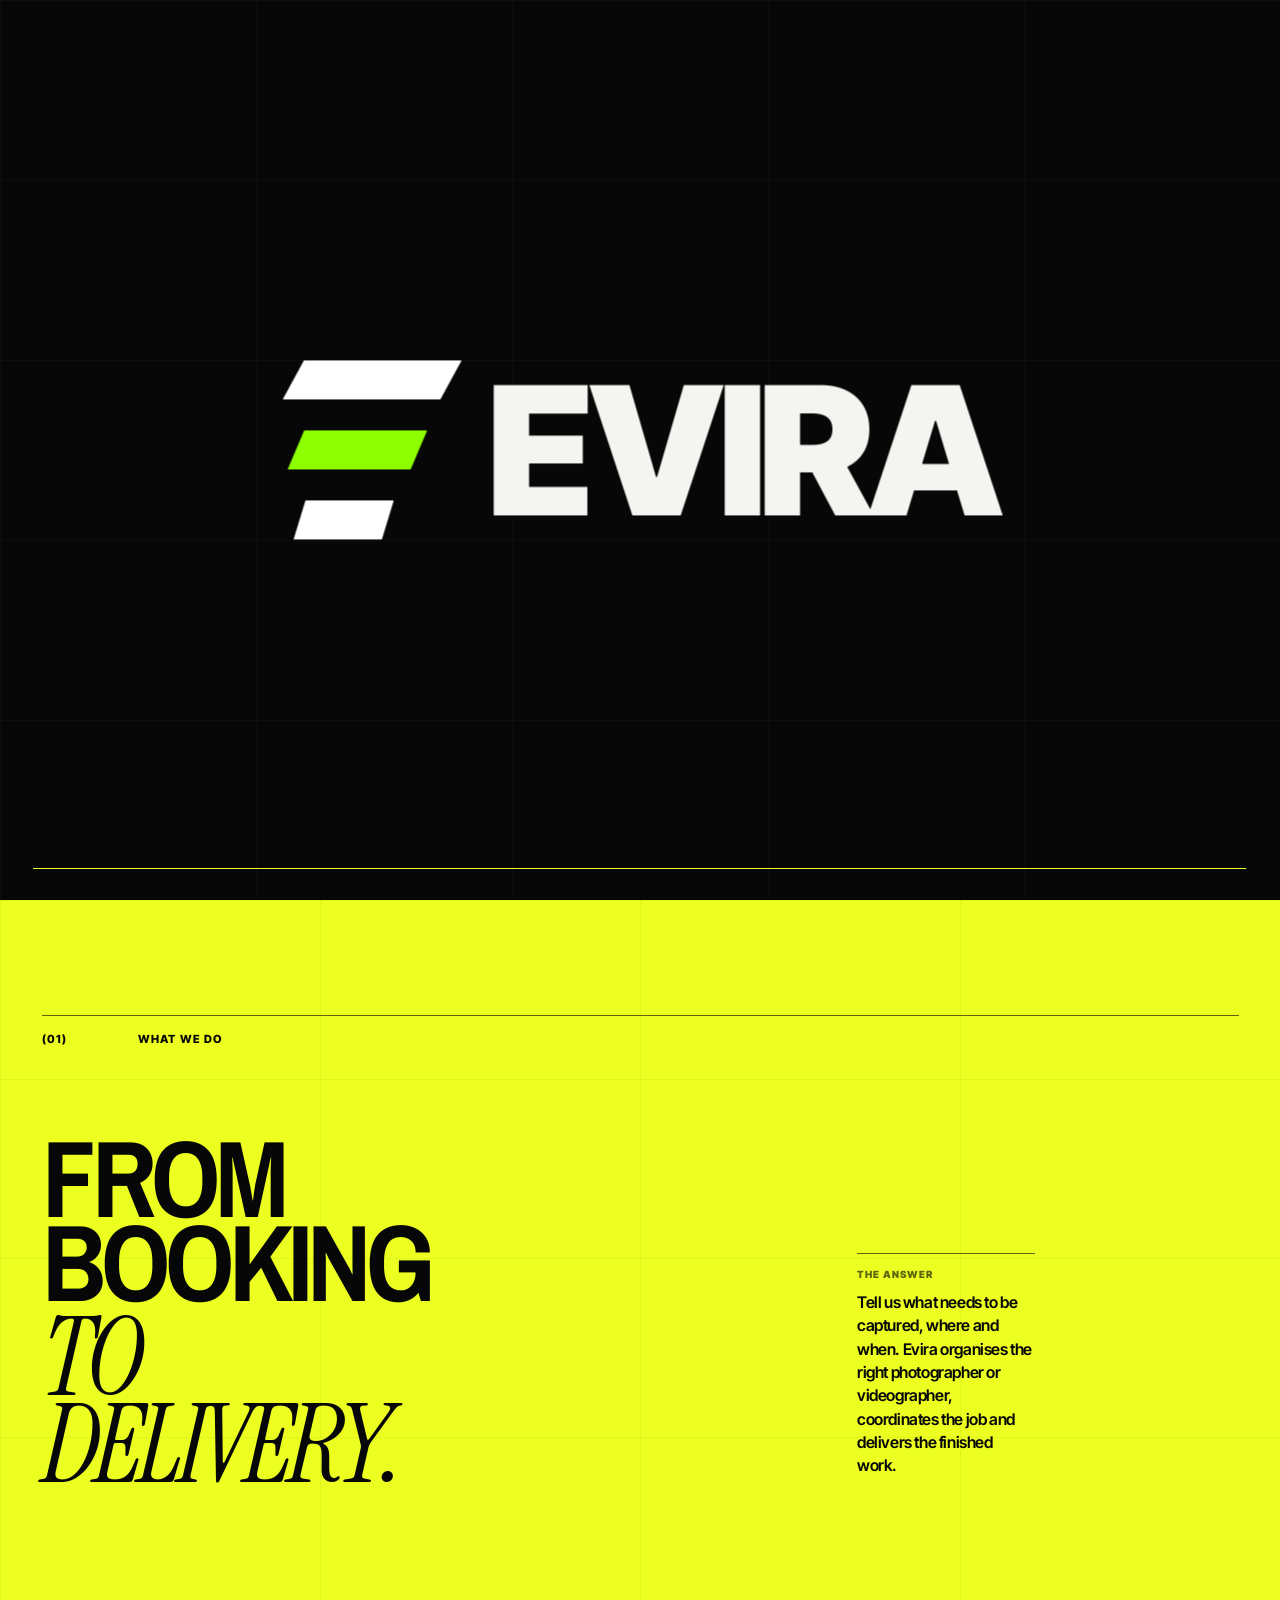
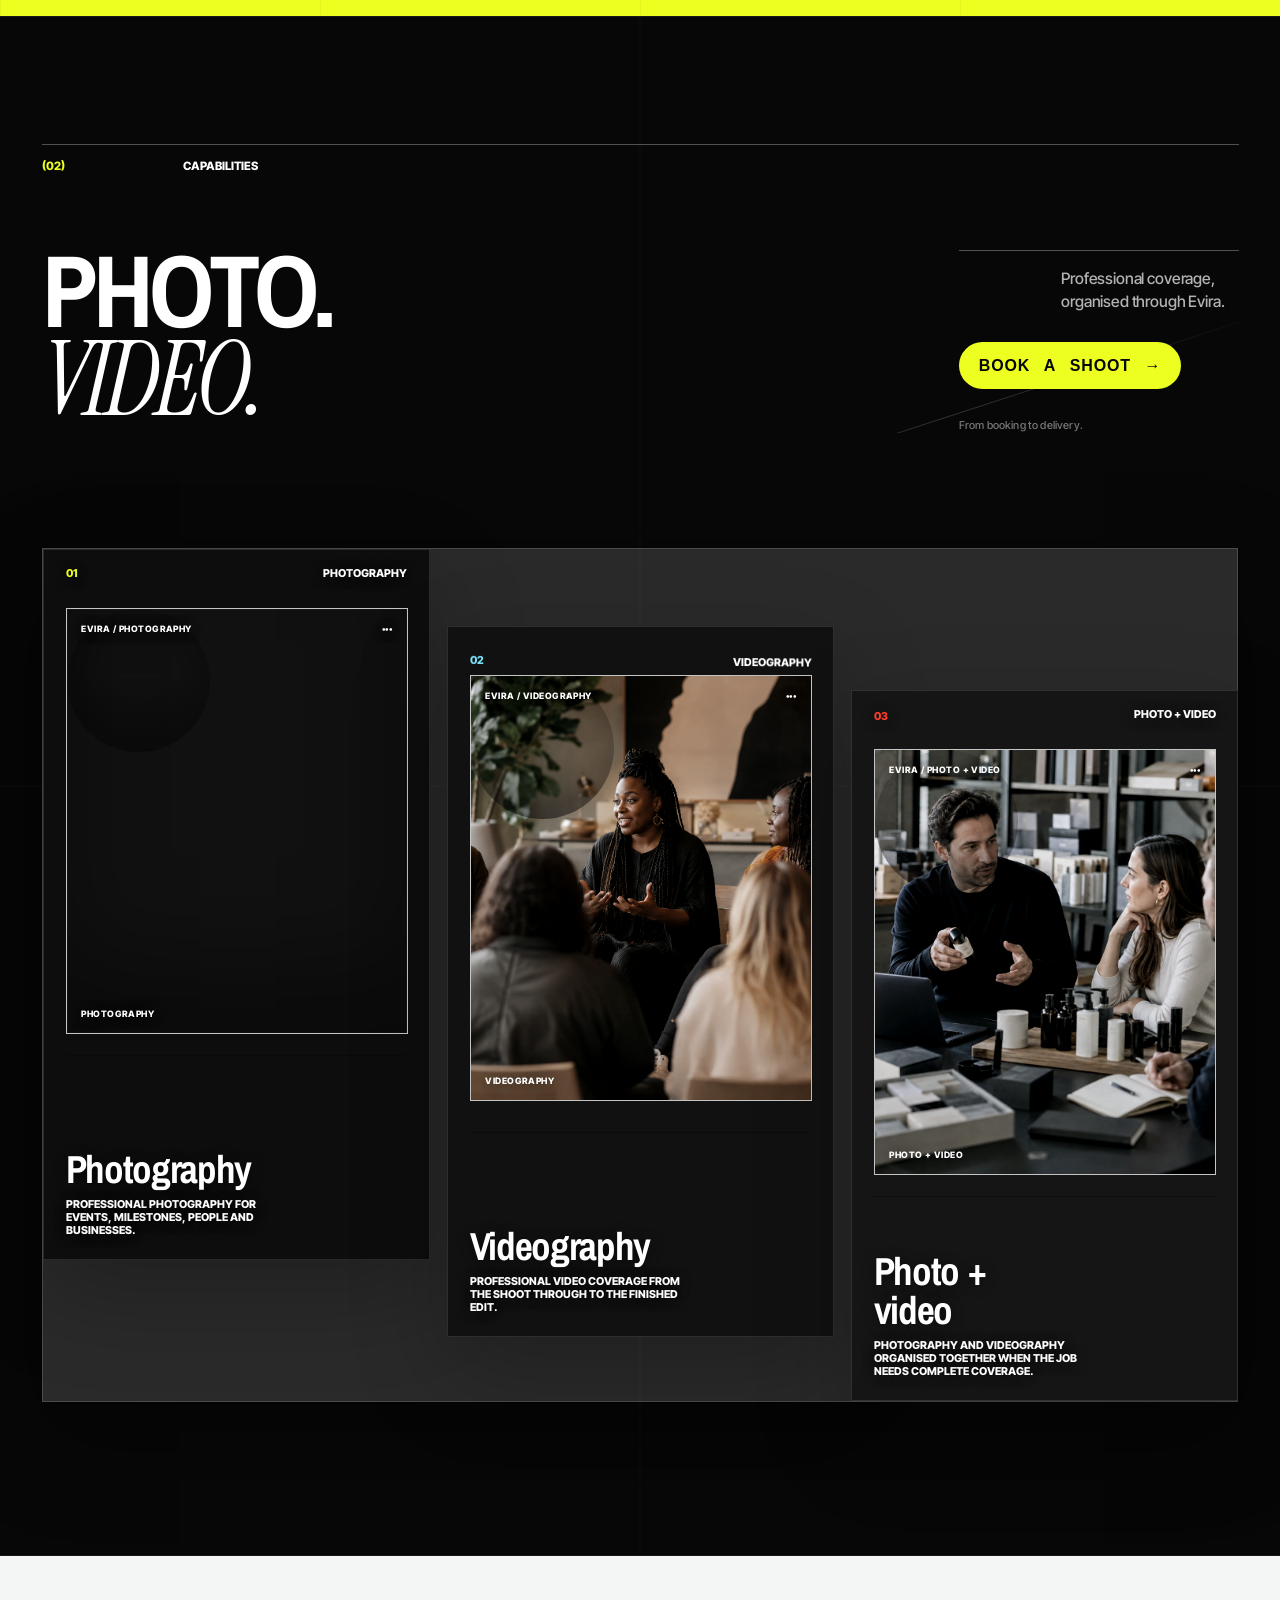
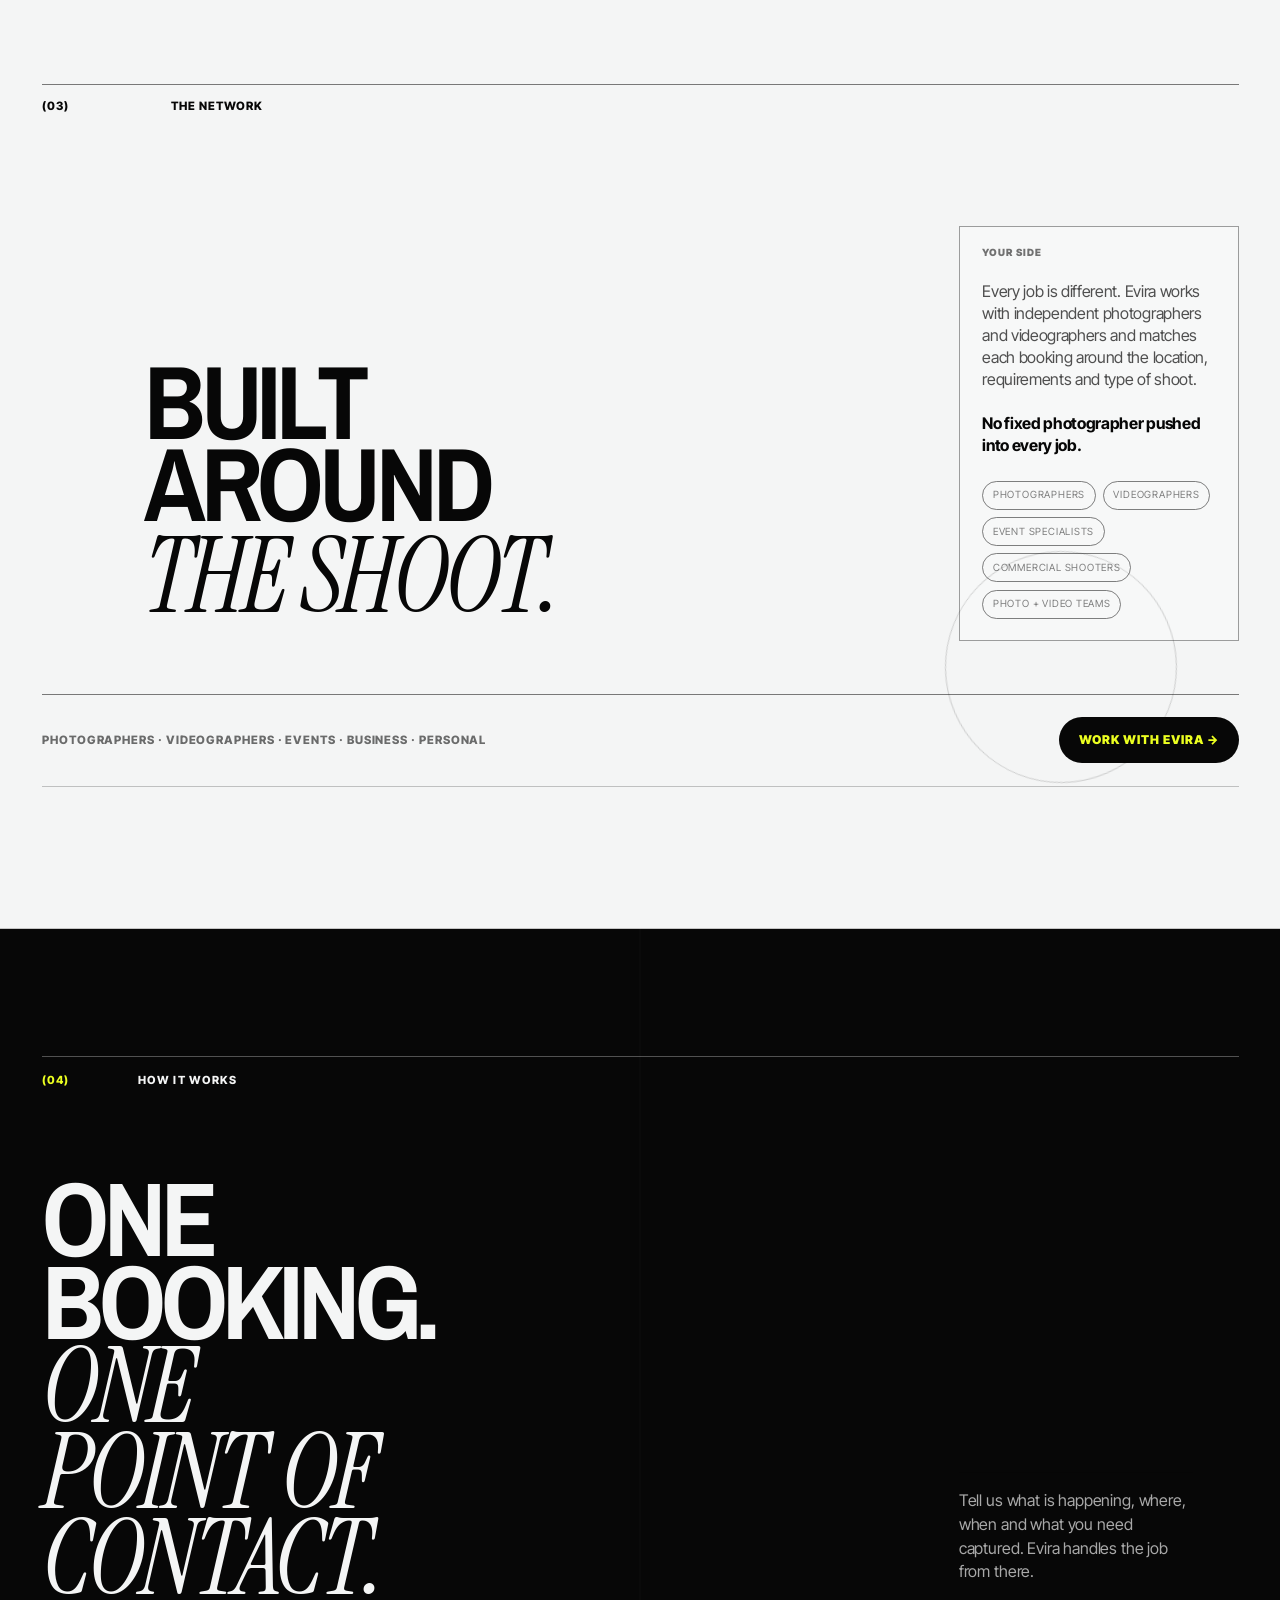
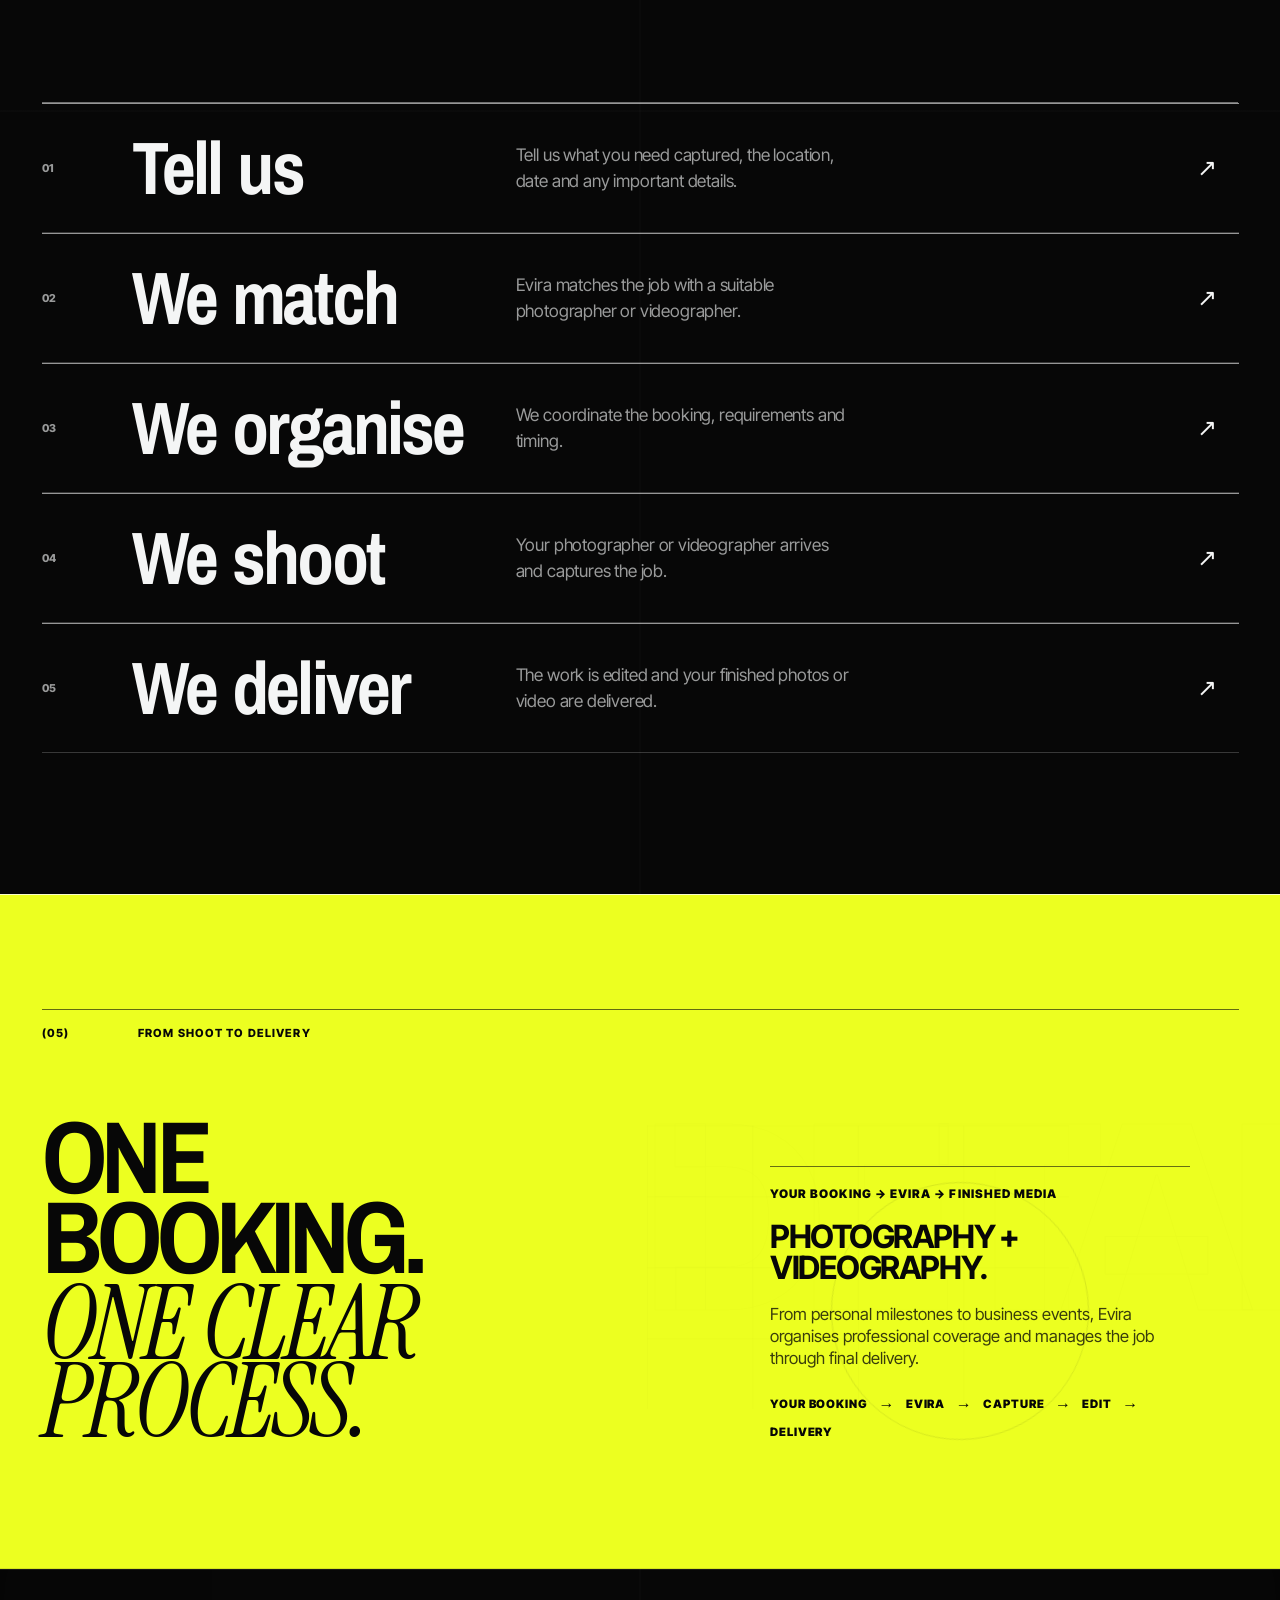
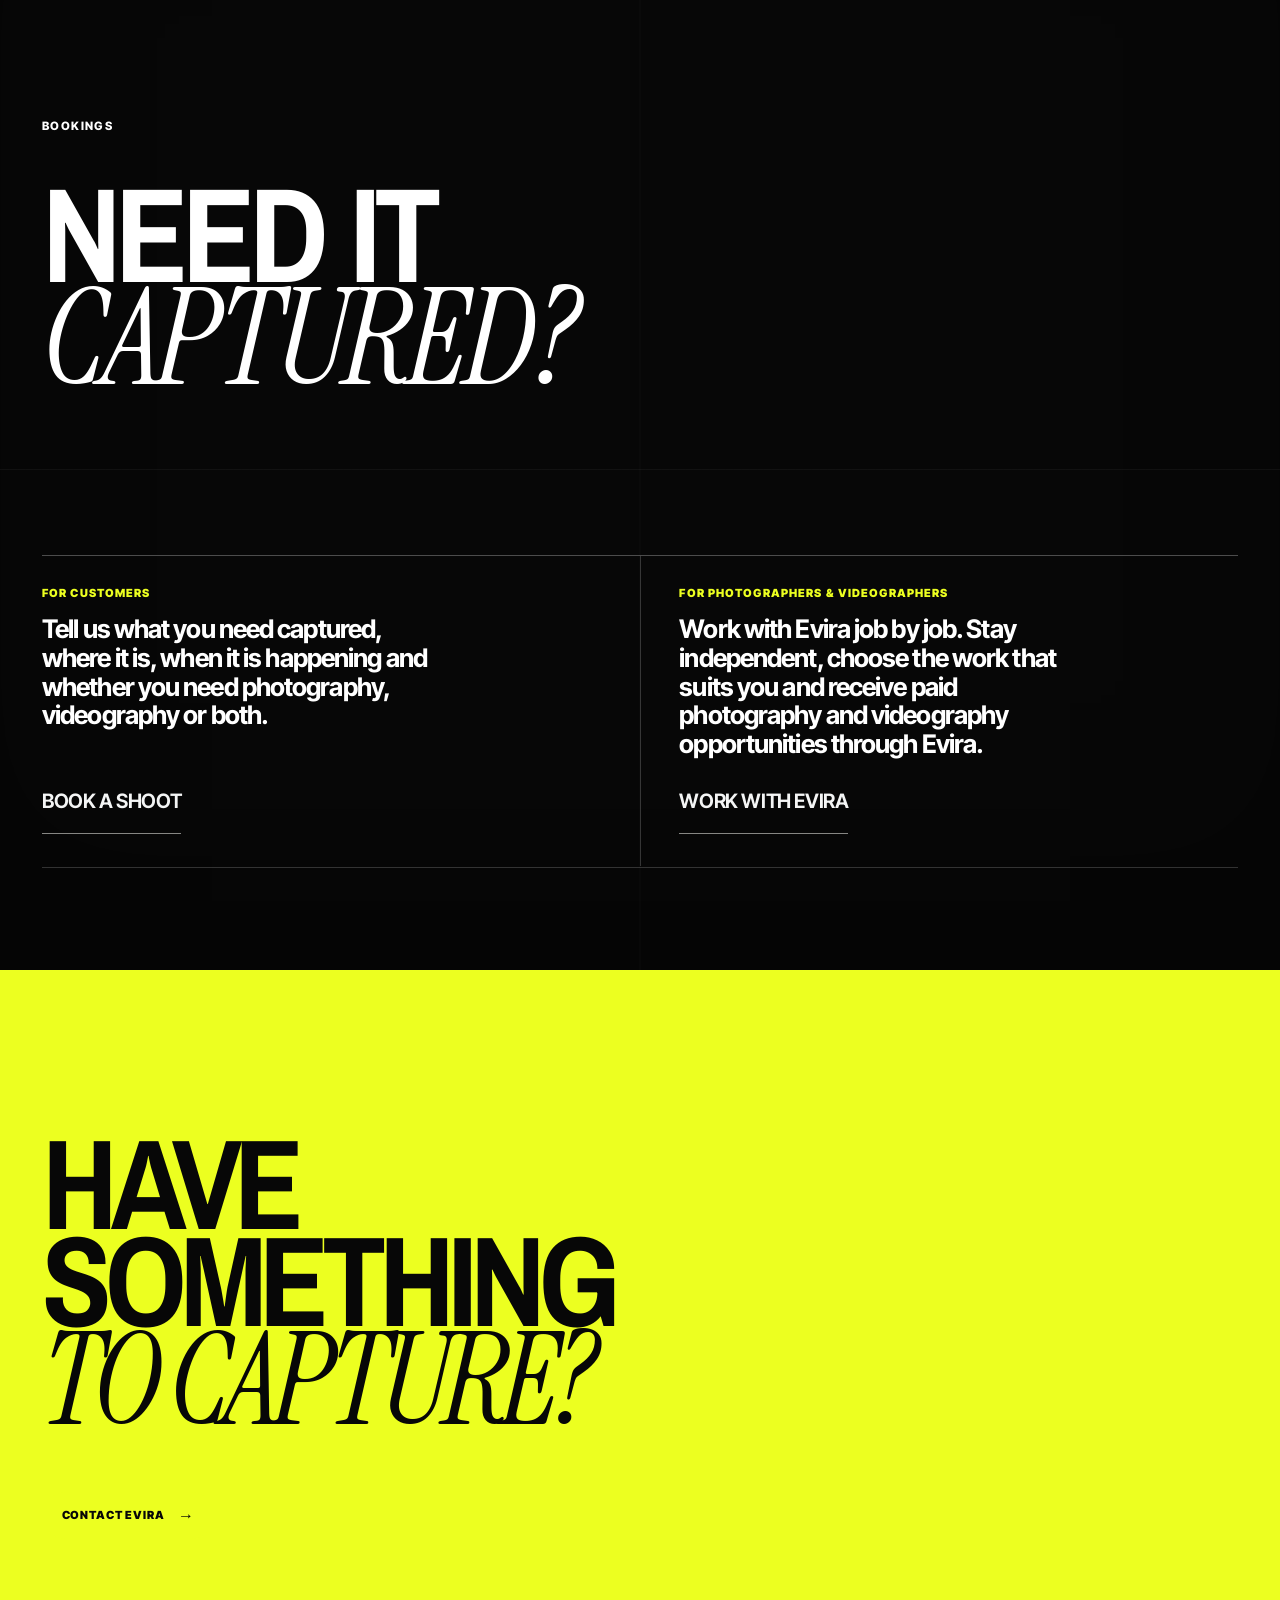
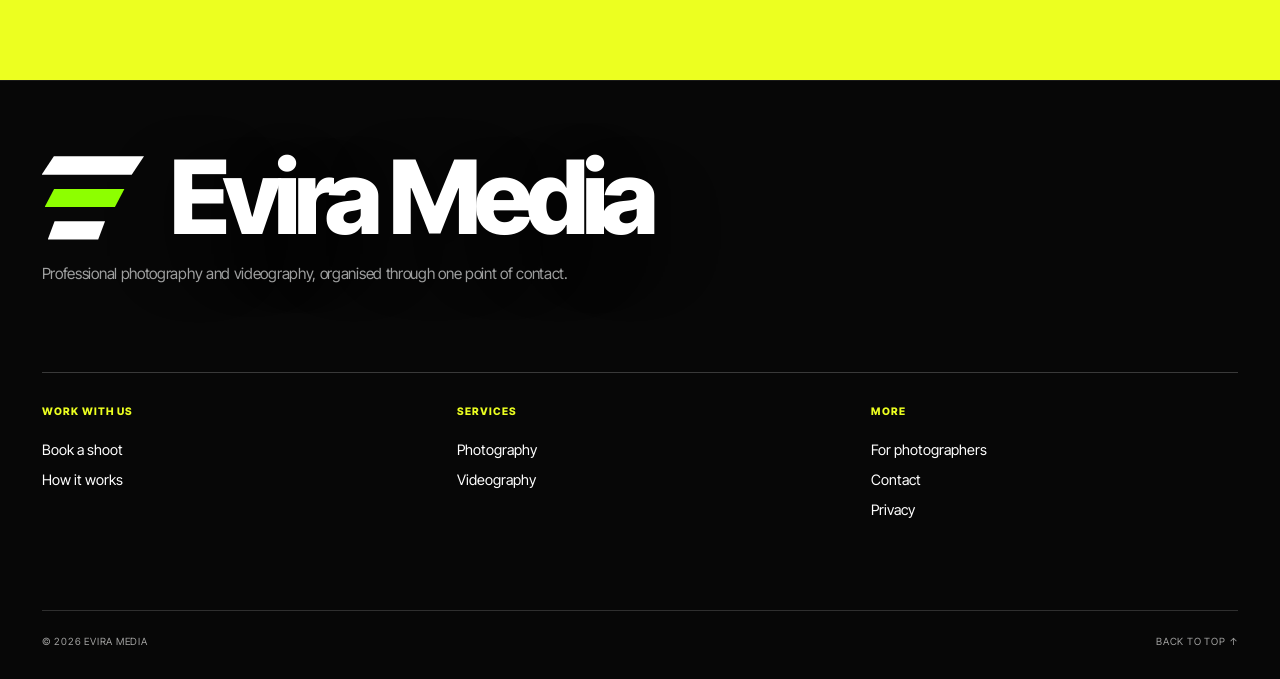
==== public/index.html @ 58af68fa "Add selected images and hero video" ====
<!doctype html>

<html class="is-loading" lang="en">
  <head>
    <meta content="#070707" name="theme-color" />
    <meta charset="utf-8" />
    <meta content="width=device-width, initial-scale=1" name="viewport" />
    <title>Evira Media | Photography & Videography</title>
    <meta
      content="Professional photography and videography for events, people and businesses. Book through Evira and we handle the shoot from start to finish."
      name="description"
    />
    <meta
      content="Evira Media | Photography & Videography"
      property="og:title"
    />
    <meta
      content="Professional photography and videography for events, people and businesses. Book through Evira and we handle the shoot from start to finish."
      property="og:description"
    />
    <meta content="website" property="og:type" />
    <meta
      content="[data-uri]"
      property="og:image"
    />
    <meta content="1200" property="og:image:width" />
    <meta content="630" property="og:image:height" />
    <meta
      content="Evira Media | Photography & Videography"
      property="og:image:alt"
    />
    <meta content="summary_large_image" name="twitter:card" />
    <meta
      content="Evira Media | Photography & Videography"
      name="twitter:title"
    />
    <meta
      content="Professional photography and videography for events, people and businesses. Book through Evira and we handle the shoot from start to finish."
      name="twitter:description"
    />
    <link
      href="data:image/svg+xml,%3Csvg xmlns='http://www.w3.org/2000/svg' viewBox='0 0 64 64'%3E%3Crect width='64' height='64' rx='8' fill='%23080808'/%3E%3Cpath d='M14 14h38l-6 10H8z' fill='%23f4f5f5'/%3E%3Cpath d='M11 27h31l-6 10H5z' fill='%23cfff29'/%3E%3Cpath d='M8 40h24l-6 10H2z' fill='%23f4f5f5'/%3E%3C/svg%3E"
      rel="icon"
      type="image/svg+xml"
    />
    <meta
      content="[data-uri]"
      name="twitter:image"
    />
    <link rel="preconnect" href="https://fonts.googleapis.com" />
    <link rel="preconnect" href="https://fonts.gstatic.com" crossorigin />
    <link
      rel="preload"
      as="video"
      href="/evira-hero-optics.mp4"
      type="video/mp4"
      fetchpriority="high"
    />
    <link
      rel="stylesheet"
      href="https://fonts.googleapis.com/css2?family=Archivo+Narrow:wght@500;600;700&family=Instrument+Serif:ital@0;1&family=Inter+Tight:ital,wght@0,400;0,500;0,600;0,700;0,800;0,900;1,400&display=swap"
    />
    <style>
      :root {
        --orange: #7d2926;
        --orange-bright: #9b3934;
        --ink: #111312;
        --cream: #f5f5f2;
        --line: rgba(17, 19, 18, 0.22);
      }

      * {
        box-sizing: border-box;
      }

      html {
        scroll-behavior: smooth;
        background: var(--ink);
      }

      body {
        margin: 0;
        background: var(--cream);
        color: var(--ink);
        font-family: "Inter Tight", Arial, Helvetica, sans-serif;
        -webkit-font-smoothing: antialiased;
      }

      body,
      a,
      button,
      input {
        cursor: default;
      }

      a {
        color: inherit;
        text-decoration: none;
      }

      button,
      input {
        font: inherit;
      }

      button {
        color: inherit;
      }

      ::selection {
        background: var(--ink);
        color: var(--orange);
      }

      .grain {
        position: fixed;
        inset: 0;
        pointer-events: none;
        z-index: 100;
        opacity: 0.035;
        background-image: url("data:image/svg+xml,%3Csvg viewBox='0 0 180 180' xmlns='http://www.w3.org/2000/svg'%3E%3Cfilter id='n'%3E%3CfeTurbulence type='fractalNoise' baseFrequency='.95' numOctaves='3' stitchTiles='stitch'/%3E%3C/filter%3E%3Crect width='100%25' height='100%25' filter='url(%23n)' opacity='.8'/%3E%3C/svg%3E");
      }

      .nav-shell {
        position: absolute;
        inset: 0 0 auto;
        height: 96px;
        padding: 0 3.25vw;
        display: flex;
        align-items: center;
        justify-content: space-between;
        z-index: 20;
        color: var(--ink);
      }

      .brand {
        display: inline-flex;
        align-items: center;
        gap: 0.65rem;
        font-size: 1.75rem;
        font-weight: 800;
        letter-spacing: -0.08em;
      }

      .brand span:last-child {
        letter-spacing: -0.085em;
      }

      .nav-links {
        display: flex;
        align-items: center;
        gap: 2.2rem;
        font-size: 0.82rem;
        font-weight: 700;
      }

      .nav-links > a:not(.nav-cta) {
        position: relative;
      }

      .nav-links > a:not(.nav-cta)::after {
        content: "";
        position: absolute;
        height: 1px;
        left: 0;
        right: 100%;
        bottom: -5px;
        background: currentColor;
        transition: right 0.3s ease;
      }

      .nav-links > a:hover::after {
        right: 0;
      }

      .nav-cta {
        border: 1px solid var(--ink);
        border-radius: 999px;
        padding: 0.9rem 1.25rem;
        transition: 0.25s ease;
      }

      .nav-cta:hover {
        color: var(--orange);
        background: var(--ink);
      }

      .menu-button {
        display: none;
      }

      .hero {
        min-height: 100svh;
        height: 980px;
        max-height: 1080px;
        overflow: hidden;
        position: relative;
        background: var(--orange);
        padding: 140px 3.25vw 86px;
        display: flex;
        flex-direction: column;
        justify-content: center;
        isolation: isolate;
      }

      .hero::before {
        content: "";
        position: absolute;
        width: min(65vw, 850px);
        aspect-ratio: 1;
        border: 1px solid rgba(17, 19, 18, 0.18);
        border-radius: 50%;
        right: -7vw;
        top: 8%;
        z-index: -1;
      }

      .hero::after {
        content: "";
        position: absolute;
        width: 18vw;
        height: 60vh;
        right: 13%;
        top: 10%;
        background: radial-gradient(
          ellipse,
          rgba(255, 255, 255, 0.45),
          transparent 64%
        );
        transform: rotate(32deg);
        filter: blur(30px);
        z-index: -1;
      }

      .eyebrow {
        text-transform: uppercase;
        font-size: 0.72rem;
        line-height: 1;
        letter-spacing: 0.12em;
        font-weight: 800;
      }

      .hero-kicker {
        position: absolute;
        top: 130px;
        left: 3.25vw;
      }

      .hero h1 {
        margin: 1rem 0 0;
        display: flex;
        flex-direction: column;
        width: 100%;
        font-size: clamp(5rem, 12.5vw, 13rem);
        line-height: 0.72;
        letter-spacing: -0.085em;
        font-weight: 900;
        text-transform: uppercase;
      }

      .hero h1 > span:nth-child(2) {
        align-self: flex-end;
        padding-right: 5vw;
      }

      .hero-line {
        display: flex;
        align-items: center;
        gap: 3vw;
      }

      .hero h1 em {
        font-family: "Instrument Serif", Georgia, "Times New Roman", serif;
        font-weight: 400;
        letter-spacing: -0.095em;
      }

      .hero-bird {
        display: flex;
        flex: 1;
        align-items: center;
        justify-content: center;
        animation: hover-flight 4.5s ease-in-out infinite;
      }

      .hero-bottom {
        position: absolute;
        left: 3.25vw;
        right: 3.25vw;
        bottom: 95px;
        display: flex;
        justify-content: space-between;
        align-items: flex-end;
      }

      .hero-bottom > p {
        margin: 0;
        max-width: 500px;
        font-size: clamp(1.05rem, 1.6vw, 1.45rem);
        line-height: 1.25;
        letter-spacing: -0.035em;
        font-weight: 700;
      }

      .round-link {
        width: 118px;
        height: 118px;
        display: flex;
        flex-direction: column;
        justify-content: space-between;
        padding: 1.2rem;
        border: 1px solid var(--ink);
        border-radius: 50%;
        font-size: 0.72rem;
        text-transform: uppercase;
        transition:
          transform 0.3s ease,
          background 0.3s ease,
          color 0.3s ease;
      }

      .round-link span:first-child {
        font-size: 1.3rem;
      }

      .round-link:hover {
        transform: rotate(8deg);
        color: var(--orange);
        background: var(--ink);
      }

      .ticker {
        position: absolute;
        left: 0;
        right: 0;
        bottom: 0;
        overflow: hidden;
        border-top: 1px solid currentColor;
        border-bottom: 1px solid currentColor;
        height: 50px;
        display: flex;
        align-items: center;
      }

      .ticker div {
        display: flex;
        gap: 2.5rem;
        align-items: center;
        width: max-content;
        white-space: nowrap;
        font-size: 0.82rem;
        font-weight: 900;
        animation: marquee 24s linear infinite;
      }

      .ticker b {
        font-size: 1rem;
      }

      .bird-mark {
        display: inline-block;
        position: relative;
        width: 190px;
        height: 92px;
        flex: 0 0 auto;
      }

      .bird-mark i {
        position: absolute;
        display: block;
        background: currentColor;
      }

      .bird-wing--top {
        width: 138px;
        height: 52px;
        left: 0;
        top: 4px;
        clip-path: polygon(0 0, 54% 29%, 100% 100%, 53% 76%);
      }

      .bird-body {
        width: 119px;
        height: 42px;
        right: 5px;
        top: 36px;
        clip-path: polygon(0 42%, 69% 0, 100% 45%, 69% 70%, 5% 100%, 28% 57%);
      }

      .bird-wing--bottom {
        width: 105px;
        height: 43px;
        left: 23px;
        bottom: 0;
        clip-path: polygon(0 85%, 88% 0, 61% 67%);
      }

      .bird-beak {
        width: 36px;
        height: 14px;
        right: -8px;
        top: 43px;
        clip-path: polygon(0 0, 100% 50%, 0 100%);
      }

      .bird-mark--small {
        width: 38px;
        height: 22px;
      }

      .bird-mark--small .bird-wing--top {
        width: 29px;
        height: 13px;
        top: 0;
      }

      .bird-mark--small .bird-body {
        width: 25px;
        height: 11px;
        right: 1px;
        top: 8px;
      }

      .bird-mark--small .bird-wing--bottom {
        width: 22px;
        height: 11px;
        left: 4px;
      }

      .bird-mark--small .bird-beak {
        width: 8px;
        height: 4px;
        right: -2px;
        top: 10px;
      }

      .hero-orbit {
        position: absolute;
        border: 1px solid rgba(17, 19, 18, 0.25);
        border-radius: 50%;
        z-index: -1;
      }

      .orbit-one {
        width: 300px;
        height: 130px;
        right: 26%;
        top: 20%;
        transform: rotate(-20deg);
      }

      .orbit-two {
        width: 520px;
        height: 210px;
        right: 4%;
        bottom: 23%;
        transform: rotate(18deg);
      }

      .section-label {
        display: grid;
        grid-template-columns: 80px 1fr;
        gap: 1rem;
        border-top: 1px solid var(--line);
        padding-top: 1rem;
        font-size: 0.7rem;
        font-weight: 800;
        text-transform: uppercase;
        letter-spacing: 0.1em;
      }

      .manifesto {
        padding: 8rem 3.25vw 10rem;
        background: var(--cream);
      }

      .manifesto-copy {
        padding-top: 7rem;
      }

      .manifesto-lead {
        font-size: clamp(3.4rem, 7.3vw, 8rem);
        line-height: 0.88;
        letter-spacing: -0.075em;
        font-weight: 900;
        margin: 0;
      }

      .manifesto-lead span {
        color: var(--orange);
      }

      .manifesto-lead em {
        font-family: "Instrument Serif", Georgia, serif;
        font-weight: 400;
      }

      .manifesto-lead.indent {
        margin-left: 12vw;
      }

      .manifesto-detail {
        margin: 7rem 0 0 51%;
        display: grid;
        grid-template-columns: 1fr 1fr;
        gap: 2rem;
        max-width: 680px;
        font-size: 1.05rem;
        line-height: 1.5;
        letter-spacing: -0.03em;
      }

      .manifesto-detail p {
        margin: 0;
      }

      .work {
        padding: 7rem 3.25vw 8rem;
        background: var(--ink);
        color: var(--cream);
      }

      .section-head {
        display: grid;
        grid-template-columns: 1fr 2fr 1fr;
        align-items: end;
        gap: 2rem;
        margin-bottom: 4rem;
      }

      .section-head > div {
        align-self: start;
        font-size: 0.72rem;
        text-transform: uppercase;
        font-weight: 800;
        display: flex;
        gap: 2rem;
      }

      .section-head > div p {
        margin: 0;
      }

      .section-head h2,
      .services-heading h2,
      .difference h2,
      .contact h2 {
        font-size: clamp(3rem, 6vw, 6.6rem);
        line-height: 0.87;
        letter-spacing: -0.075em;
        margin: 0;
        font-weight: 900;
      }

      .section-intro {
        font-size: 0.95rem;
        line-height: 1.45;
        max-width: 280px;
        margin: 0;
      }

      .work-grid {
        display: grid;
        grid-template-columns: repeat(3, 1fr);
        gap: 1rem;
      }

      .work-card {
        min-height: 670px;
        color: var(--ink);
        display: flex;
        flex-direction: column;
        padding: 1.2rem;
        overflow: hidden;
        position: relative;
      }

      .work-card--coral {
        background: #b87872;
      }
      .work-card--lime {
        background: #d9d7cf;
      }
      .work-card--violet {
        background: #c7b5b2;
      }

      .work-card-top,
      .work-card-bottom {
        position: relative;
        z-index: 3;
        display: flex;
        justify-content: space-between;
        font-size: 0.68rem;
        line-height: 1;
        text-transform: uppercase;
        font-weight: 800;
      }

      .phone-stage {
        flex: 1;
        display: grid;
        place-items: center;
        position: relative;
      }

      .phone {
        width: min(70%, 250px);
        aspect-ratio: 0.55;
        border: 2px solid var(--ink);
        border-radius: 28px;
        background: var(--cream);
        padding: 0.8rem;
        display: flex;
        flex-direction: column;
        justify-content: space-between;
        transform: rotate(-3deg);
        box-shadow: 12px 14px 0 var(--ink);
        z-index: 2;
        transition:
          transform 0.5s cubic-bezier(0.2, 0.8, 0.2, 1),
          box-shadow 0.5s ease;
      }

      .work-card:nth-child(2) .phone {
        transform: rotate(4deg);
      }
      .work-card:nth-child(3) .phone {
        transform: rotate(-6deg);
      }

      .work-card:hover .phone {
        transform: rotate(0) translateY(-8px);
        box-shadow: 6px 8px 0 var(--ink);
      }

      .phone-ui,
      .phone-caption {
        display: flex;
        justify-content: space-between;
        font-size: 0.48rem;
        font-weight: 800;
      }

      .creator-shape {
        align-self: center;
        width: 80%;
        aspect-ratio: 0.8;
        border-radius: 48% 48% 12% 12%;
        background: var(--orange);
        position: relative;
        overflow: hidden;
      }

      .creator-shape::before {
        content: "";
        position: absolute;
        width: 42%;
        aspect-ratio: 1;
        border-radius: 50%;
        background: var(--ink);
        left: 29%;
        top: 13%;
      }

      .creator-shape::after {
        content: "";
        position: absolute;
        width: 85%;
        height: 50%;
        border-radius: 50% 50% 0 0;
        background: var(--ink);
        left: 7.5%;
        bottom: -10%;
      }

      .work-card:nth-child(2) .creator-shape {
        background: #a97873;
      }
      .work-card:nth-child(3) .creator-shape {
        background: #d4beb9;
      }

      .signal-ring {
        position: absolute;
        width: 82%;
        aspect-ratio: 1;
        border: 1px solid var(--ink);
        border-radius: 50%;
        opacity: 0.32;
      }

      .signal-ring--two {
        width: 115%;
      }

      .work-card-bottom {
        align-items: end;
      }

      .work-card-bottom h3 {
        font-size: clamp(1.8rem, 2.6vw, 3.3rem);
        line-height: 0.9;
        letter-spacing: -0.06em;
        text-transform: none;
        margin: 0;
      }

      .work-card-bottom > div {
        display: flex;
        flex-direction: column;
        align-items: flex-end;
        gap: 0.35rem;
      }

      .work-card-bottom strong {
        font-size: 1.9rem;
        letter-spacing: -0.06em;
      }

      .services {
        background: var(--orange);
        color: var(--ink);
        padding: 8rem 3.25vw 9rem;
      }

      .section-label--cream {
        border-color: rgba(17, 19, 18, 0.3);
      }

      .services-heading {
        padding: 5rem 0 8rem;
        display: grid;
        grid-template-columns: 2fr 1fr;
        align-items: end;
        gap: 3rem;
      }

      .services-heading h2 em,
      .difference h2 em,
      .contact h2 em {
        font-family: "Instrument Serif", Georgia, serif;
        font-weight: 400;
      }

      .services-heading > p {
        max-width: 420px;
        font-size: 1.15rem;
        line-height: 1.4;
        letter-spacing: -0.035em;
      }

      .service-list {
        border-top: 1px solid var(--ink);
      }

      .service-row {
        min-height: 210px;
        display: grid;
        grid-template-columns: 70px 1.1fr 1.35fr 1fr 40px;
        gap: 2rem;
        align-items: start;
        padding: 2.2rem 0;
        border-bottom: 1px solid var(--ink);
        position: relative;
        transition:
          background 0.3s ease,
          padding 0.3s ease;
      }

      .service-row:hover {
        background: rgba(245, 245, 242, 0.18);
        padding-left: 1rem;
        padding-right: 1rem;
      }

      .service-number,
      .service-row li {
        font-size: 0.68rem;
        text-transform: uppercase;
        font-weight: 800;
      }

      .service-row h3 {
        margin: 0;
        font-size: clamp(2.1rem, 4vw, 4.2rem);
        line-height: 0.9;
        letter-spacing: -0.07em;
      }

      .service-row > p {
        margin: 0;
        max-width: 360px;
        line-height: 1.45;
        font-size: 0.95rem;
      }

      .service-row ul {
        list-style: none;
        padding: 0;
        margin: 0;
      }

      .service-row li {
        padding: 0.3rem 0;
        line-height: 1.3;
      }

      .service-arrow {
        font-size: 1.5rem;
        transition: transform 0.3s ease;
      }

      .service-row:hover .service-arrow {
        transform: translate(6px, -6px);
      }

      .difference {
        display: grid;
        grid-template-columns: 1fr 1fr;
        background: var(--cream);
      }

      .difference-sticky {
        position: sticky;
        top: 0;
        height: 100vh;
        padding: 7rem 3.25vw;
        overflow: hidden;
      }

      .difference-sticky h2 {
        margin-top: 4rem;
      }

      .difference-sticky .bird-mark {
        color: var(--orange);
        position: absolute;
        right: 8%;
        bottom: 10%;
        transform: rotate(-7deg);
      }

      .difference-cards {
        background: var(--ink);
        color: var(--cream);
      }

      .difference-cards article {
        min-height: 72vh;
        padding: 5rem 3.25vw;
        display: flex;
        flex-direction: column;
        justify-content: space-between;
        border-bottom: 1px solid rgba(245, 245, 242, 0.25);
      }

      .difference-cards article:nth-child(2) {
        background: #1b1d1c;
      }

      .difference-cards article:nth-child(3) {
        background: var(--orange);
        color: var(--ink);
      }

      .difference-cards article > span {
        font-size: 0.7rem;
        text-transform: uppercase;
        letter-spacing: 0.1em;
        font-weight: 800;
      }

      .difference-cards h3 {
        margin: auto 0 2rem;
        font-size: clamp(2.4rem, 4.3vw, 4.8rem);
        line-height: 0.92;
        letter-spacing: -0.065em;
      }

      .difference-cards p {
        margin: 0;
        max-width: 440px;
        font-size: 1rem;
        line-height: 1.5;
      }

      .numbers {
        padding: 8rem 3.25vw 5rem;
        background: var(--cream);
      }

      .numbers-grid {
        display: grid;
        grid-template-columns: repeat(3, 1fr);
        margin-top: 6rem;
        border-top: 1px solid var(--ink);
        border-bottom: 1px solid var(--ink);
      }

      .numbers-grid > div {
        min-height: 390px;
        padding: 2rem;
        display: flex;
        flex-direction: column;
        justify-content: space-between;
        border-right: 1px solid var(--ink);
      }

      .numbers-grid > div:last-child {
        border-right: 0;
      }

      .numbers-grid strong {
        font-size: clamp(5rem, 10vw, 10rem);
        line-height: 0.8;
        letter-spacing: -0.09em;
        color: var(--orange);
      }

      .numbers-grid span {
        max-width: 240px;
        font-size: 1rem;
        line-height: 1.35;
        font-weight: 800;
      }

      .numbers-note {
        margin: 1rem 0 0 auto;
        max-width: 430px;
        text-align: right;
        font-size: 0.62rem;
        line-height: 1.4;
        text-transform: uppercase;
        letter-spacing: 0.08em;
        opacity: 0.65;
      }

      .quote {
        min-height: 90vh;
        padding: 5rem 7vw;
        background: #d4beb9;
        position: relative;
        display: flex;
        flex-direction: column;
        justify-content: center;
        overflow: hidden;
      }

      .quote-mark {
        position: absolute;
        top: -4rem;
        right: 3vw;
        font-family: "Instrument Serif", Georgia, serif;
        font-size: 26rem;
        color: var(--orange);
        opacity: 0.85;
        line-height: 1;
      }

      .quote blockquote {
        position: relative;
        margin: 0;
        max-width: 1200px;
        font-size: clamp(3.5rem, 7vw, 8rem);
        font-weight: 900;
        line-height: 0.9;
        letter-spacing: -0.07em;
      }

      .quote blockquote em {
        font-family: "Instrument Serif", Georgia, serif;
        font-weight: 400;
      }

      .quote > p {
        margin: 3rem 0 0;
        font-size: 0.72rem;
        text-transform: uppercase;
        font-weight: 800;
        letter-spacing: 0.1em;
      }

      .sectors {
        background: var(--ink);
        color: var(--cream);
        padding: 8rem 3.25vw 9rem;
      }

      .sectors .section-label {
        border-color: rgba(245, 245, 242, 0.25);
      }

      .sector-cloud {
        padding-top: 6rem;
        display: flex;
        flex-wrap: wrap;
        gap: 0.2em 0.32em;
        align-items: center;
        font-size: clamp(4rem, 9.4vw, 10rem);
        line-height: 0.9;
        letter-spacing: -0.075em;
        text-transform: uppercase;
        font-weight: 900;
      }

      .sector-cloud span:nth-of-type(3n + 2) {
        font-family: "Instrument Serif", Georgia, serif;
        font-weight: 400;
        color: var(--orange);
      }

      .sector-cloud b {
        color: var(--orange);
        font-size: 0.22em;
      }

      .contact {
        min-height: 100vh;
        background: var(--orange);
        padding: 8rem 3.25vw 5rem;
        display: flex;
        flex-direction: column;
        justify-content: center;
        position: relative;
        overflow: hidden;
      }

      .contact h2 {
        margin: 3rem 0 5rem;
        font-size: clamp(4rem, 9vw, 10rem);
        position: relative;
        z-index: 2;
      }

      .contact form {
        display: grid;
        grid-template-columns: 140px minmax(200px, 1fr) auto;
        align-items: center;
        max-width: 860px;
        border-bottom: 2px solid var(--ink);
        padding-bottom: 0.7rem;
        position: relative;
        z-index: 2;
      }

      .contact label {
        font-size: 0.7rem;
        text-transform: uppercase;
        letter-spacing: 0.1em;
        font-weight: 800;
      }

      .contact input {
        border: 0;
        outline: 0;
        background: transparent;
        font-size: 1.4rem;
        color: var(--ink);
      }

      .contact input::placeholder {
        color: rgba(17, 19, 18, 0.45);
      }

      .contact button {
        border: 0;
        background: var(--ink);
        color: var(--cream);
        padding: 1rem 1.4rem;
        border-radius: 999px;
        font-size: 0.75rem;
        font-weight: 800;
        transition: transform 0.25s ease;
      }

      .contact button:hover {
        transform: translateY(-3px);
      }

      .form-note {
        font-size: 0.7rem;
        text-transform: uppercase;
        letter-spacing: 0.08em;
        margin: 1rem 0 0 140px;
      }

      .contact-flight {
        position: absolute;
        right: -4%;
        top: 4%;
        width: 48vw;
        height: 48vw;
        min-width: 480px;
        min-height: 480px;
        border: 1px solid rgba(17, 19, 18, 0.22);
        border-radius: 50%;
        transform: rotate(-16deg);
      }

      .contact-flight .flight-line {
        position: absolute;
        width: 70%;
        height: 1px;
        background: rgba(17, 19, 18, 0.35);
        left: 4%;
        top: 52%;
      }

      .contact-flight .bird-mark {
        position: absolute;
        right: 1%;
        top: 42%;
        transform: scale(0.75);
      }

      footer {
        background: var(--ink);
        color: var(--cream);
        padding: 6rem 3.25vw 2rem;
      }

      .brand--footer {
        font-size: clamp(4rem, 11vw, 12rem);
        line-height: 0.8;
        margin-bottom: 8rem;
      }

      .brand--footer .bird-mark {
        transform: scale(3.5);
        transform-origin: left center;
        margin-right: 6rem;
      }

      .footer-columns {
        display: grid;
        grid-template-columns: repeat(3, 1fr);
        gap: 3rem;
        padding: 2rem 0 5rem;
        border-top: 1px solid rgba(245, 245, 242, 0.25);
      }

      .footer-columns > div {
        display: flex;
        flex-direction: column;
        gap: 0.65rem;
        font-size: 0.9rem;
      }

      .footer-columns > div > span {
        color: var(--orange);
        font-size: 0.65rem;
        text-transform: uppercase;
        letter-spacing: 0.1em;
        font-weight: 800;
        margin-bottom: 0.7rem;
      }

      .footer-columns a:hover {
        color: var(--orange);
      }

      .footer-columns p {
        margin: 0;
        color: rgba(245, 245, 242, 0.55);
      }

      .footer-bottom {
        border-top: 1px solid rgba(245, 245, 242, 0.25);
        padding-top: 1.5rem;
        display: flex;
        justify-content: space-between;
        font-size: 0.62rem;
        text-transform: uppercase;
        letter-spacing: 0.08em;
        color: rgba(245, 245, 242, 0.65);
      }

      [data-reveal] {
        opacity: 1;
        transform: translateY(32px);
        transition:
          opacity 0.75s ease,
          transform 0.75s cubic-bezier(0.16, 1, 0.3, 1);
      }

      [data-reveal][data-visible="true"] {
        opacity: 1;
        transform: translateY(0);
      }

      @keyframes marquee {
        to {
          transform: translateX(-50%);
        }
      }

      @keyframes hover-flight {
        0%,
        100% {
          transform: translate(0, 0) rotate(-3deg);
        }
        50% {
          transform: translate(18px, -12px) rotate(2deg);
        }
      }

      @media (prefers-reduced-motion: reduce) {
        html {
          scroll-behavior: auto;
        }
        *,
        *::before,
        *::after {
          animation-duration: 0.01ms !important;
          animation-iteration-count: 1 !important;
          transition-duration: 0.01ms !important;
        }
        [data-reveal] {
          opacity: 1;
          transform: none;
        }
      }

      @media (max-width: 900px) {
        .nav-shell {
          height: 78px;
          padding: 0 5vw;
        }

        .nav-links {
          position: fixed;
          inset: 0;
          background: var(--ink);
          color: var(--cream);
          display: flex;
          flex-direction: column;
          align-items: flex-start;
          justify-content: center;
          padding: 12vw;
          font-size: 2rem;
          transform: translateY(-100%);
          transition: transform 0.5s cubic-bezier(0.16, 1, 0.3, 1);
        }

        .nav-links.is-open {
          transform: translateY(0);
        }

        .nav-cta {
          border-color: var(--cream);
        }

        .menu-button {
          position: relative;
          z-index: 2;
          display: flex;
          width: 44px;
          height: 44px;
          border: 1px solid var(--ink);
          border-radius: 50%;
          background: transparent;
          flex-direction: column;
          gap: 6px;
          justify-content: center;
          align-items: center;
        }

        .menu-button span {
          width: 16px;
          height: 1px;
          background: currentColor;
        }

        .hero {
          min-height: 790px;
          height: 100svh;
          padding: 100px 5vw 84px;
        }

        .hero-kicker {
          left: 5vw;
          top: 105px;
        }
        .hero h1 {
          font-size: clamp(4rem, 16vw, 8rem);
          line-height: 0.78;
        }
        .hero h1 > span:nth-child(2) {
          align-self: flex-start;
          padding-left: 15vw;
        }
        .hero-line {
          flex-wrap: wrap;
        }
        .hero-bird {
          position: absolute;
          right: 7vw;
          top: 49%;
        }
        .hero-bird .bird-mark {
          transform: scale(0.65);
        }
        .hero-bottom {
          left: 5vw;
          right: 5vw;
          bottom: 78px;
        }
        .hero-bottom > p {
          max-width: 62%;
          font-size: 0.95rem;
        }
        .round-link {
          width: 92px;
          height: 92px;
          padding: 0.9rem;
          font-size: 0.58rem;
        }

        .manifesto,
        .work,
        .services,
        .numbers,
        .sectors,
        .contact {
          padding-left: 5vw;
          padding-right: 5vw;
        }

        .manifesto {
          padding-top: 5rem;
          padding-bottom: 6rem;
        }
        .manifesto-copy {
          padding-top: 4rem;
        }
        .manifesto-lead {
          font-size: clamp(3rem, 11vw, 6rem);
        }
        .manifesto-lead.indent {
          margin-left: 0;
        }
        .manifesto-detail {
          margin: 4rem 0 0 20%;
          grid-template-columns: 1fr;
        }

        .section-head {
          grid-template-columns: 1fr;
        }
        .section-head > div {
          justify-content: space-between;
        }
        .work-grid {
          grid-template-columns: 1fr;
        }
        .work-card {
          min-height: 620px;
        }
        .phone {
          width: min(55%, 250px);
        }

        .services-heading {
          grid-template-columns: 1fr;
          padding-bottom: 4rem;
        }
        .service-row {
          grid-template-columns: 42px 1fr 28px;
          gap: 1rem;
        }
        .service-row > p,
        .service-row ul {
          grid-column: 2 / 3;
        }
        .service-row .service-arrow {
          grid-column: 3;
          grid-row: 1;
        }

        .difference {
          grid-template-columns: 1fr;
        }
        .difference-sticky {
          position: relative;
          height: 75vh;
          padding-left: 5vw;
          padding-right: 5vw;
        }
        .difference-cards article {
          min-height: 65vh;
          padding: 4rem 5vw;
        }

        .numbers-grid {
          grid-template-columns: 1fr;
        }
        .numbers-grid > div {
          min-height: 260px;
          border-right: 0;
          border-bottom: 1px solid var(--ink);
        }
        .numbers-grid > div:last-child {
          border-bottom: 0;
        }

        .quote {
          min-height: 75vh;
          padding-left: 5vw;
          padding-right: 5vw;
        }
        .quote-mark {
          font-size: 16rem;
        }

        .contact form {
          grid-template-columns: 1fr;
          gap: 1rem;
          max-width: 600px;
        }
        .contact input {
          padding: 1rem 0;
        }
        .contact button {
          justify-self: start;
        }
        .form-note {
          margin-left: 0;
        }
        .contact-flight {
          opacity: 0.5;
        }

        .brand--footer .bird-mark {
          transform: scale(2.2);
          margin-right: 3rem;
        }

        .footer-columns {
          grid-template-columns: 1fr 1fr;
        }
        .footer-columns > div:last-child {
          grid-column: 1 / -1;
        }
      }

      @media (max-width: 540px) {
        .brand {
          font-size: 1.45rem;
        }
        .hero h1 {
          font-size: 16vw;
        }
        .hero-bird {
          display: none;
        }
        .hero-bottom > p {
          max-width: 68%;
        }
        .manifesto-detail {
          margin-left: 0;
        }
        .work-card {
          min-height: 540px;
        }
        .phone {
          width: 62%;
        }
        .section-head h2,
        .services-heading h2,
        .difference h2 {
          font-size: 3.1rem;
        }
        .difference-sticky {
          height: 65vh;
        }
        .difference-sticky .bird-mark {
          transform: scale(0.6);
          right: -4%;
        }
        .sector-cloud {
          font-size: 13vw;
        }
        .contact h2 {
          font-size: 14vw;
        }
        .contact-flight {
          right: -70%;
          top: 20%;
        }
        .brand--footer {
          font-size: 18vw;
        }
        .brand--footer .bird-mark {
          display: none;
        }
        .footer-columns {
          grid-template-columns: 1fr;
        }
        .footer-columns > div:last-child {
          grid-column: auto;
        }
        .footer-bottom {
          flex-direction: column;
          gap: 0.8rem;
        }
      }

      /* Evira asset integration — existing layout and reveal behaviour retained. */
      .creator-shape--asset {
        background: #171918;
        border-radius: 16px;
        border: 1px solid rgba(17, 19, 18, 0.28);
      }
      .creator-shape--asset::before,
      .creator-shape--asset::after {
        display: none;
      }
      .creator-shape--asset img {
        display: block;
        width: 100%;
        height: 100%;
        object-fit: cover;
        object-position: center;
        filter: saturate(0.82) contrast(1.04);
        transition:
          transform 700ms cubic-bezier(0.2, 0.8, 0.2, 1),
          filter 500ms ease;
      }
      .work-card:nth-child(1) .creator-shape--asset img {
        object-position: 50% 50%;
      }
      .work-card:nth-child(2) .creator-shape--asset img {
        object-position: 52% 50%;
      }
      .work-card:nth-child(3) .creator-shape--asset img {
        object-position: 50% 50%;
      }
      .work-card:hover .creator-shape--asset img {
        transform: scale(1.035);
        filter: saturate(0.95) contrast(1.04);
      }
      @media (prefers-reduced-motion: reduce) {
        .creator-shape--asset img {
          transition: none;
        }
        .work-card:hover .creator-shape--asset img {
          transform: none;
        }
      }

      /* One-spine revision: Media / Community / Ventures govern every section. */
      .services-heading {
        padding-bottom: 5rem;
      }
      .service-row {
        min-height: 160px;
        grid-template-columns:
          70px minmax(210px, 0.9fr) minmax(300px, 2fr)
          40px;
        align-items: center;
      }
      .service-row > p {
        max-width: 720px;
        font-size: clamp(1rem, 1.35vw, 1.25rem);
        line-height: 1.35;
        letter-spacing: -0.025em;
      }
      .service-row h3 {
        font-size: clamp(2.6rem, 4.5vw, 5rem);
      }

      .difference--single .difference-sticky {
        min-height: 100vh;
      }
      .difference--single .difference-principle article {
        min-height: 100vh;
        background: var(--ink);
        color: var(--cream);
      }
      .difference--single .difference-principle h3 {
        margin: auto 0 3rem;
        max-width: 760px;
        font-size: clamp(3rem, 5.6vw, 6.4rem);
      }
      .difference--single .difference-principle p {
        max-width: 650px;
        font-size: clamp(1rem, 1.35vw, 1.25rem);
      }

      .signature {
        padding: 8rem 3.25vw 9rem;
        background: var(--ink);
        color: var(--cream);
        overflow: hidden;
      }
      .signature-label {
        border-color: rgba(245, 245, 242, 0.25);
      }
      .signature-statement {
        display: grid;
        gap: 1.35rem;
        margin-top: 6rem;
      }
      .signature-line {
        display: flex;
        align-items: center;
        flex-wrap: wrap;
        gap: 0.18em;
        font-size: clamp(3.3rem, 7.15vw, 8rem);
        line-height: 0.82;
        letter-spacing: -0.075em;
        font-weight: 900;
        text-transform: uppercase;
      }
      .signature-pillar {
        color: var(--orange);
      }
      .signature-clip {
        display: inline-block;
        width: clamp(170px, 18vw, 340px);
        height: 0.57em;
        min-height: 72px;
        overflow: hidden;
        border: 1px solid rgba(245, 245, 242, 0.28);
        border-radius: 8px;
        transform: translateY(0.035em);
        background: #202321;
      }
      .signature-clip img {
        display: block;
        width: 100%;
        height: 125%;
        object-fit: cover;
        transform: translateY(-10%);
        animation: signature-drift 9s ease-in-out infinite alternate;
      }
      .signature-line:nth-child(2) .signature-clip img {
        animation-delay: -3s;
        object-position: 50% 48%;
      }
      .signature-line:nth-child(3) .signature-clip img {
        animation-delay: -6s;
        object-position: 50% 55%;
      }
      .signature-note {
        margin: 5rem 0 0 auto;
        max-width: 410px;
        font-size: 0.72rem;
        line-height: 1.4;
        letter-spacing: 0.1em;
        text-transform: uppercase;
        font-weight: 800;
        color: rgba(245, 245, 242, 0.62);
      }
      @keyframes signature-drift {
        from {
          transform: translate3d(0, -12%, 0) scale(1.04);
        }
        to {
          transform: translate3d(0, -2%, 0) scale(1.1);
        }
      }

      .footer-columns > div {
        min-height: 125px;
      }
      .footer-bottom a:hover {
        color: var(--orange);
      }

      @media (max-width: 900px) {
        .service-row {
          grid-template-columns: 42px 1fr 28px;
          min-height: 150px;
        }
        .service-row > p {
          grid-column: 2 / 3;
        }
        .difference--single .difference-sticky {
          min-height: 75vh;
          height: auto;
        }
        .difference--single .difference-principle article {
          min-height: 72vh;
        }
        .signature {
          padding: 6rem 5vw 7rem;
        }
        .signature-statement {
          margin-top: 4rem;
          gap: 2.5rem;
        }
        .signature-line {
          font-size: clamp(3rem, 11vw, 6rem);
        }
        .signature-clip {
          width: min(58vw, 340px);
          min-height: 64px;
        }
      }
      @media (max-width: 540px) {
        .signature-line {
          display: grid;
          grid-template-columns: 1fr;
          gap: 0.18em;
        }
        .signature-clip {
          width: 100%;
          height: 37vw;
          max-height: 180px;
        }
        .signature-note {
          margin-top: 4rem;
        }
      }
      @media (prefers-reduced-motion: reduce) {
        .signature-clip img {
          animation: none;
          transform: translateY(-6%);
        }
      }
    </style>
    <style id="night-inspired-refinement">
      /* Night-inspired visual refinement: monochrome authority, one signal colour, media-led cards. */
      :root {
        --orange: #dfff3f;
        --orange-bright: #ecff88;
        --ink: #090a09;
        --cream: #f1f1eb;
        --line: rgba(9, 10, 9, 0.18);
        --graphite: #151715;
        --muted: #aaada5;
      }

      html {
        background: var(--ink);
      }
      body {
        background: var(--cream);
        color: var(--ink);
      }
      .grain {
        opacity: 0.018;
        mix-blend-mode: soft-light;
      }
      ::selection {
        background: var(--orange);
        color: var(--ink);
      }

      /* Header */
      .nav-shell {
        color: var(--cream);
      }
      .nav-links > a:not(.nav-cta)::after {
        background: var(--orange);
      }
      .nav-cta {
        border-color: rgba(241, 241, 235, 0.55);
        background: var(--orange);
        color: var(--ink);
      }
      .nav-cta:hover {
        background: var(--orange-bright);
        border-color: var(--orange-bright);
      }
      .menu-button span {
        background: var(--cream);
      }

      /* Hero: no decorative colour wash; typography and spacing do the work. */
      .hero {
        background: var(--ink);
        color: var(--cream);
      }
      .hero::before {
        border-color: rgba(241, 241, 235, 0.14);
        width: min(61vw, 790px);
        right: -5vw;
      }
      .hero::after {
        width: 24vw;
        height: 42vh;
        right: 9%;
        top: 20%;
        background: radial-gradient(
          ellipse,
          rgba(223, 255, 63, 0.17),
          transparent 68%
        );
        filter: blur(44px);
      }
      .hero-orbit {
        border-color: rgba(241, 241, 235, 0.12);
      }
      .hero h1 em {
        color: var(--orange);
      }
      .hero-bird,
      .hero-bird .bird-mark {
        color: var(--orange);
      }
      .hero-copy {
        color: rgba(241, 241, 235, 0.82);
      }
      .hero-scroll {
        border-color: rgba(241, 241, 235, 0.45);
        color: var(--cream);
      }
      .hero-scroll:hover {
        background: var(--orange);
        color: var(--ink);
        border-color: var(--orange);
      }

      .marquee {
        background: var(--orange);
        color: var(--ink);
        border-color: var(--ink);
      }

      /* Editorial light sections */
      .manifesto {
        background: var(--cream);
      }
      .manifesto-lead span {
        color: var(--ink);
      }
      .manifesto-lead span::after {
        content: "";
        display: inline-block;
        width: 0.2em;
        height: 0.2em;
        margin-left: 0.08em;
        border-radius: 50%;
        background: var(--orange);
        vertical-align: 0.16em;
      }
      .section-label {
        border-color: rgba(9, 10, 9, 0.2);
      }

      /* Work: one dark gallery, not three unrelated pastel cards. */
      .work {
        background: var(--ink);
        color: var(--cream);
      }
      .work-grid {
        gap: 1px;
        background: rgba(241, 241, 235, 0.18);
        border: 1px solid rgba(241, 241, 235, 0.18);
      }
      .work-card,
      .work-card--coral,
      .work-card--lime,
      .work-card--violet {
        min-height: 720px;
        background: var(--graphite);
        color: var(--cream);
        padding: 1.35rem;
      }
      .work-card:nth-child(2) {
        background: #111311;
      }
      .work-card:nth-child(3) {
        background: #181a18;
      }
      .phone-stage {
        display: block;
        flex: 1;
        margin: 1.3rem 0 1.6rem;
      }
      .phone {
        position: relative;
        width: 100%;
        height: 100%;
        min-height: 520px;
        aspect-ratio: auto;
        border: 0;
        border-radius: 0;
        background: #0f100f;
        padding: 0;
        overflow: hidden;
        transform: none !important;
        box-shadow: none;
      }
      .work-card:hover .phone {
        transform: none !important;
        box-shadow: none;
      }
      .creator-shape,
      .creator-shape--asset {
        width: 100%;
        height: 100%;
        border: 0;
        border-radius: 0;
        background: #111;
      }
      .creator-shape--asset img {
        filter: grayscale(0.15) saturate(0.72) contrast(1.08);
        transform: scale(1.01);
      }
      .work-card:hover .creator-shape--asset img {
        filter: grayscale(0) saturate(0.92) contrast(1.06);
        transform: scale(1.035);
      }
      .phone-ui,
      .phone-caption {
        position: absolute;
        left: 0.9rem;
        right: 0.9rem;
        z-index: 4;
        color: var(--cream);
        font-size: 0.55rem;
        letter-spacing: 0.05em;
        text-shadow: 0 1px 12px rgba(0, 0, 0, 0.7);
      }
      .phone-ui {
        top: 0.9rem;
      }
      .phone-caption {
        bottom: 0.9rem;
      }
      .signal-ring {
        display: none;
      }
      .work-card-bottom {
        border-top: 1px solid rgba(241, 241, 235, 0.22);
        padding-top: 1rem;
      }
      .work-card-bottom strong {
        color: var(--orange);
      }

      /* Services: calm information surface; colour reserved for interaction. */
      .services {
        background: var(--cream);
        color: var(--ink);
      }
      .section-label--cream {
        border-color: rgba(9, 10, 9, 0.2);
      }
      .service-list {
        border-top-color: var(--ink);
      }
      .service-row {
        border-bottom-color: rgba(9, 10, 9, 0.28);
      }
      .service-row:hover {
        background: var(--orange);
        padding-left: 1.15rem;
        padding-right: 1.15rem;
      }
      .service-number {
        color: #64675f;
      }

      /* Difference: white-to-black contrast, one signal panel. */
      .difference {
        background: var(--cream);
      }
      .difference-sticky .bird-mark {
        color: var(--orange);
      }
      .difference-cards {
        background: var(--ink);
        color: var(--cream);
      }
      .difference-cards article {
        border-bottom-color: rgba(241, 241, 235, 0.18);
      }
      .difference-cards article:nth-child(2) {
        background: #141614;
      }
      .difference-cards article:nth-child(3) {
        background: var(--orange);
        color: var(--ink);
      }

      /* Proof and statement sections */
      .numbers {
        background: var(--cream);
      }
      .numbers-grid strong {
        color: var(--ink);
      }
      .numbers-grid > div::before {
        content: "";
        width: 2.5rem;
        height: 0.38rem;
        background: var(--orange);
        display: block;
        margin-bottom: auto;
      }
      .quote {
        background: var(--orange);
        color: var(--ink);
      }
      .quote-mark {
        color: var(--ink);
        opacity: 0.11;
      }
      .sectors {
        background: var(--ink);
        color: var(--cream);
      }
      .sectors .section-label {
        border-color: rgba(241, 241, 235, 0.2);
      }
      .sector-cloud span:nth-of-type(3n + 2),
      .sector-cloud b {
        color: var(--orange);
      }

      /* Contact becomes a serious closing surface rather than another colour block. */
      .contact {
        background: var(--ink);
        color: var(--cream);
      }
      .contact .section-label {
        border-color: rgba(241, 241, 235, 0.22);
      }
      .contact form {
        border-bottom-color: var(--cream);
      }
      .contact input {
        color: var(--cream);
      }
      .contact input::placeholder {
        color: rgba(241, 241, 235, 0.45);
      }
      .contact button {
        background: var(--orange);
        color: var(--ink);
      }
      .contact-flight {
        border-color: rgba(241, 241, 235, 0.12);
      }
      .contact-flight::before,
      .contact-flight::after {
        border-color: rgba(241, 241, 235, 0.12);
      }
      .contact-flight .bird-mark {
        color: var(--orange);
      }
      footer {
        background: var(--ink);
        color: var(--cream);
      }
      .footer-columns > div > span,
      .footer-columns a:hover {
        color: var(--orange);
      }

      @media (max-width: 900px) {
        .nav-shell {
          color: var(--cream);
        }
        .nav-links {
          background: var(--ink);
          color: var(--cream);
        }
        .work-grid {
          gap: 1px;
        }
        .work-card {
          min-height: 650px;
        }
        .phone {
          min-height: 430px;
        }
      }

      @media (max-width: 620px) {
        .hero::after {
          width: 62vw;
          right: -10%;
          opacity: 0.75;
        }
        .work-card {
          min-height: 610px;
        }
        .phone {
          min-height: 390px;
        }
        .work-card-bottom {
          align-items: flex-end;
        }
      }
    </style>
    <style id="cremora-whalar-loader-video">
      /* Only the two requested Whalar-derived additions: opening loader + hero motion media. */
      html.is-loading,
      html.is-loading body {
        overflow: hidden;
      }

      .cremora-loader {
        position: fixed;
        inset: 0;
        z-index: 1000;
        overflow: hidden;
        background: var(--orange);
        color: var(--ink);
        contain: strict;
      }
      .cremora-loader__top {
        position: absolute;
        top: clamp(1rem, 2.4vw, 2.25rem);
        right: clamp(1rem, 3vw, 3rem);
        left: clamp(1rem, 3vw, 3rem);
        display: flex;
        justify-content: space-between;
        padding-top: 0.8rem;
        border-top: 1px solid rgba(9, 10, 9, 0.42);
        opacity: 0;
        animation: cremora-loader-fade 0.45s ease 0.12s forwards;
      }
      .cremora-loader__label {
        font-family: "Inter Tight", Arial, Helvetica, sans-serif;
        font-size: clamp(0.58rem, 0.72vw, 0.72rem);
        font-weight: 700;
        letter-spacing: 0.055em;
        text-transform: uppercase;
      }
      .cremora-loader__center {
        position: absolute;
        top: 50%;
        left: 50%;
        transform: translate(-50%, -50%);
      }
      .cremora-loader__logo {
        display: flex;
        align-items: center;
        gap: clamp(1rem, 2.3vw, 2rem);
        white-space: nowrap;
      }
      .cremora-loader__logo .bird-mark {
        width: clamp(5.6rem, 11vw, 10rem);
        height: clamp(2.72rem, 5.33vw, 4.84rem);
        color: var(--ink);
      }
      .cremora-loader__logo .bird-wing--top {
        width: 72.63%;
        height: 56.52%;
        left: 0;
        top: 4.35%;
      }
      .cremora-loader__logo .bird-body {
        width: 62.63%;
        height: 45.65%;
        right: 2.63%;
        top: 39.13%;
      }
      .cremora-loader__logo .bird-wing--bottom {
        width: 55.26%;
        height: 46.74%;
        left: 12.1%;
        bottom: 0;
      }
      .cremora-loader__logo .bird-beak {
        width: 18.95%;
        height: 15.22%;
        right: -4.21%;
        top: 46.74%;
      }
      .cremora-loader__logo .bird-mark i {
        opacity: 0;
        transform: translate3d(-125%, 0, 0);
      }
      .cremora-loader__logo .bird-wing--top {
        animation: cremora-loader-piece 0.72s cubic-bezier(0.22, 1, 0.36, 1)
          0.28s forwards;
      }
      .cremora-loader__logo .bird-body {
        animation: cremora-loader-piece 0.72s cubic-bezier(0.22, 1, 0.36, 1)
          0.38s forwards;
      }
      .cremora-loader__logo .bird-wing--bottom {
        animation: cremora-loader-piece 0.72s cubic-bezier(0.22, 1, 0.36, 1)
          0.48s forwards;
      }
      .cremora-loader__logo .bird-beak {
        animation: cremora-loader-piece 0.72s cubic-bezier(0.22, 1, 0.36, 1)
          0.58s forwards;
      }
      .cremora-loader__word {
        overflow: hidden;
        font-size: clamp(4rem, 10vw, 9.5rem);
        font-weight: 900;
        line-height: 0.8;
        letter-spacing: -0.075em;
        text-transform: lowercase;
      }
      .cremora-loader__word span {
        display: block;
        transform: translate3d(0, 112%, 0);
        animation: cremora-loader-word 0.8s cubic-bezier(0.22, 1, 0.36, 1) 0.68s
          forwards;
      }
      .cremora-loader__side {
        position: absolute;
        top: 50%;
        max-width: 13ch;
        font-size: clamp(0.72rem, 1.1vw, 1rem);
        font-weight: 850;
        letter-spacing: -0.02em;
        text-transform: uppercase;
        opacity: 0;
        transform: translateY(-50%);
      }
      .cremora-loader__side--left {
        left: clamp(1rem, 3vw, 3rem);
        animation: cremora-loader-left 0.6s cubic-bezier(0.22, 1, 0.36, 1) 0.92s
          forwards;
      }
      .cremora-loader__side--right {
        right: clamp(1rem, 3vw, 3rem);
        text-align: right;
        animation: cremora-loader-right 0.6s cubic-bezier(0.22, 1, 0.36, 1)
          1.02s forwards;
      }
      .cremora-loader__progress {
        position: absolute;
        right: clamp(1rem, 3vw, 3rem);
        bottom: clamp(1rem, 2.4vw, 2.25rem);
        left: clamp(1rem, 3vw, 3rem);
      }
      .cremora-loader__progress > div {
        display: flex;
        justify-content: space-between;
        margin-bottom: 0.55rem;
      }
      .cremora-loader__progress em {
        font-style: normal;
      }
      .cremora-loader__bar {
        display: block;
        height: 2px;
        overflow: hidden;
        background: rgba(9, 10, 9, 0.2);
      }
      .cremora-loader__bar::after {
        display: block;
        width: 100%;
        height: 100%;
        background: var(--ink);
        content: "";
        transform: scaleX(0);
        transform-origin: left;
        animation: cremora-loader-progress 2.35s cubic-bezier(0.3, 0, 0.16, 1)
          0.18s forwards;
      }
      .cremora-loader.is-leaving {
        animation: cremora-loader-exit 0.78s cubic-bezier(0.76, 0, 0.24, 1)
          forwards;
      }
      .cremora-loader.is-leaving .cremora-loader__center,
      .cremora-loader.is-leaving .cremora-loader__side,
      .cremora-loader.is-leaving .cremora-loader__top,
      .cremora-loader.is-leaving .cremora-loader__progress {
        animation: cremora-loader-content-out 0.28s ease forwards;
      }

      .hero-motion-video,
      .hero-motion-scrim {
        position: absolute;
        inset: 0;
        width: 100%;
        height: 100%;
      }
      .hero-motion-video {
        z-index: 0;
        object-fit: cover;
        object-position: center 44%;
        filter: grayscale(0.58) saturate(0.62) contrast(1.12) brightness(0.58);
        opacity: 0;
        transform: scale(1.045);
        transition:
          opacity 0.85s ease,
          transform 1.35s cubic-bezier(0.22, 1, 0.36, 1);
      }
      html.site-ready .hero-motion-video {
        opacity: 1;
        transform: scale(1);
      }
      .hero-motion-scrim {
        z-index: 1;
        pointer-events: none;
        background:
          linear-gradient(
            90deg,
            rgba(9, 10, 9, 0.56) 0%,
            rgba(9, 10, 9, 0.22) 52%,
            rgba(9, 10, 9, 0.48) 100%
          ),
          linear-gradient(
            180deg,
            rgba(9, 10, 9, 0.5) 0%,
            rgba(9, 10, 9, 0.08) 43%,
            rgba(9, 10, 9, 0.72) 100%
          );
      }
      .hero .hero-kicker,
      .hero h1,
      .hero .hero-bottom,
      .hero .ticker {
        z-index: 2;
      }
      .hero h1 {
        position: relative;
        text-shadow: 0 2px 30px rgba(0, 0, 0, 0.2);
      }
      .hero::before,
      .hero::after,
      .hero .hero-orbit {
        opacity: 0.22;
        z-index: 1;
      }

      @keyframes cremora-loader-piece {
        to {
          opacity: 1;
          transform: none;
        }
      }
      @keyframes cremora-loader-word {
        to {
          transform: none;
        }
      }
      @keyframes cremora-loader-fade {
        to {
          opacity: 1;
        }
      }
      @keyframes cremora-loader-left {
        from {
          opacity: 0;
          transform: translate3d(-1.5rem, -50%, 0);
        }
        to {
          opacity: 1;
          transform: translate3d(0, -50%, 0);
        }
      }
      @keyframes cremora-loader-right {
        from {
          opacity: 0;
          transform: translate3d(1.5rem, -50%, 0);
        }
        to {
          opacity: 1;
          transform: translate3d(0, -50%, 0);
        }
      }
      @keyframes cremora-loader-progress {
        to {
          transform: scaleX(1);
        }
      }
      @keyframes cremora-loader-content-out {
        to {
          opacity: 0;
        }
      }
      @keyframes cremora-loader-exit {
        to {
          transform: translate3d(0, -101%, 0);
        }
      }

      @media (max-width: 680px) {
        .cremora-loader__top,
        .cremora-loader__progress {
          right: 1rem;
          left: 1rem;
        }
        .cremora-loader__top {
          top: 1rem;
        }
        .cremora-loader__progress {
          bottom: 1rem;
        }
        .cremora-loader__side {
          display: none;
        }
        .cremora-loader__logo {
          gap: 0.75rem;
        }
        .cremora-loader__logo .bird-mark {
          width: 4.6rem;
          height: 2.23rem;
        }
        .cremora-loader__word {
          font-size: 3.35rem;
        }
        .hero-motion-video {
          object-position: 58% center;
        }
        .hero-motion-scrim {
          background:
            linear-gradient(90deg, rgba(9, 10, 9, 0.62), rgba(9, 10, 9, 0.28)),
            linear-gradient(
              180deg,
              rgba(9, 10, 9, 0.54),
              rgba(9, 10, 9, 0.08) 42%,
              rgba(9, 10, 9, 0.78)
            );
        }
      }

      @media (prefers-reduced-motion: reduce) {
        .cremora-loader *,
        .hero-motion-video {
          animation-duration: 1ms !important;
          animation-iteration-count: 1 !important;
          transition-duration: 1ms !important;
        }
      }
    </style>
    <noscript
      ><style>
        .cremora-loader {
          display: none !important;
        }
        .hero-motion-video {
          opacity: 1 !important;
          transform: none !important;
        }
      </style></noscript
    >
    <style id="evira-purple-rebrand">
      /* Evira deep-purple identity. The original layout and spacing are intentionally unchanged. */
      :root {
        --purple: #ecff20;
        --purple-deep: #070707;
        --purple-black: #070707;
        --purple-bright: #8dff00;
        --lavender: #ecff20;
        --orange: var(--purple);
        --orange-bright: var(--purple-bright);
        --ink: var(--purple-black);
        --cream: #f4f5f5;
        --graphite: #111111;
        --muted: #a3a3a3;
        --line: rgba(7, 7, 7, 0.2);
      }
      html {
        background: var(--ink);
      }
      body {
        background: var(--cream);
        color: var(--ink);
      }
      ::selection {
        background: var(--purple);
        color: var(--cream);
      }

      /* Evira mark: three tapered bars, scaled by context. */
      .evira-mark {
        position: relative;
        display: inline-block;
        width: 3.8rem;
        height: 3.1rem;
        flex: 0 0 auto;
        color: currentColor;
      }
      .evira-mark i {
        position: absolute;
        left: 0;
        display: block;
        height: 22%;
        background: currentColor;
        clip-path: polygon(12% 0, 100% 0, 88% 100%, 0 100%);
      }
      .evira-mark i:nth-child(1) {
        top: 0;
        width: 100%;
      }
      .evira-mark i:nth-child(2) {
        top: 39%;
        left: 3%;
        width: 78%;
      }
      .evira-mark i:nth-child(3) {
        bottom: 0;
        left: 6%;
        width: 56%;
      }
      .evira-mark--small {
        width: 2.05rem;
        height: 1.67rem;
      }
      .brand {
        gap: 0.72rem;
        letter-spacing: -0.055em;
      }
      .brand span:last-child {
        letter-spacing: -0.065em;
      }

      /* Header and hero */
      .nav-shell {
        color: var(--cream);
      }
      .nav-links > a:not(.nav-cta)::after {
        background: var(--lavender);
      }
      .nav-cta {
        background: var(--purple);
        color: var(--cream);
        border-color: rgba(255, 255, 255, 0.6);
      }
      .nav-cta:hover {
        background: var(--lavender);
        color: var(--ink);
        border-color: var(--lavender);
      }
      .menu-button span {
        background: var(--cream);
      }
      .hero {
        background: var(--ink);
        color: var(--cream);
      }
      .hero::before {
        border-color: rgba(255, 255, 255, 0.14);
      }
      .hero::after {
        background: radial-gradient(
          ellipse,
          rgba(7, 7, 7, 0.34),
          transparent 69%
        );
      }
      .hero h1 em {
        color: var(--lavender);
      }
      .hero-bird .evira-mark {
        width: clamp(5rem, 10vw, 10rem);
        height: clamp(4.1rem, 8.2vw, 8.2rem);
        color: var(--lavender);
      }
      .hero-bottom > p {
        color: rgba(244, 245, 245, 0.9);
      }
      .round-link {
        border-color: rgba(244, 245, 245, 0.58);
        color: var(--cream);
      }
      .round-link:hover {
        background: var(--purple);
        color: var(--cream);
        border-color: var(--purple);
      }
      .ticker--dark {
        background: var(--purple);
        color: var(--cream);
        border-color: rgba(244, 245, 245, 0.16);
      }
      .hero-motion-video {
        filter: grayscale(0.48) saturate(0.68) contrast(1.12) brightness(0.54);
      }
      .hero-motion-scrim {
        background:
          linear-gradient(
            90deg,
            rgba(7, 7, 7, 0.66) 0%,
            rgba(7, 7, 7, 0.23) 52%,
            rgba(7, 7, 7, 0.55) 100%
          ),
          linear-gradient(
            180deg,
            rgba(7, 7, 7, 0.58) 0%,
            rgba(7, 7, 7, 0.08) 43%,
            rgba(7, 7, 7, 0.78) 100%
          );
      }

      /* Loader */
      .cremora-loader {
        background: var(--purple-deep);
        color: var(--cream);
      }
      .cremora-loader__top {
        border-color: rgba(244, 245, 245, 0.42);
      }
      .cremora-loader__logo .evira-mark {
        width: clamp(6rem, 13vw, 12rem);
        height: clamp(4.9rem, 10.6vw, 9.8rem);
        color: var(--lavender);
      }
      .cremora-loader__logo .evira-mark i {
        opacity: 0;
        transform: translate3d(-130%, 0, 0);
      }
      .cremora-loader__logo .evira-mark i:nth-child(1) {
        animation: evira-loader-bar 0.72s cubic-bezier(0.22, 1, 0.36, 1) 0.28s
          forwards;
      }
      .cremora-loader__logo .evira-mark i:nth-child(2) {
        animation: evira-loader-bar 0.72s cubic-bezier(0.22, 1, 0.36, 1) 0.38s
          forwards;
      }
      .cremora-loader__logo .evira-mark i:nth-child(3) {
        animation: evira-loader-bar 0.72s cubic-bezier(0.22, 1, 0.36, 1) 0.48s
          forwards;
      }
      .cremora-loader__word {
        text-transform: none;
        letter-spacing: -0.065em;
      }
      .cremora-loader__bar {
        background: rgba(244, 245, 245, 0.2);
      }
      .cremora-loader__bar::after {
        background: var(--lavender);
      }
      @keyframes evira-loader-bar {
        to {
          opacity: 1;
          transform: none;
        }
      }

      /* Editorial sections */
      .manifesto {
        background: var(--cream);
      }
      .manifesto-lead span::after {
        background: var(--purple);
      }
      .work {
        background: var(--ink);
        color: var(--cream);
      }
      .work-grid {
        background: rgba(255, 255, 255, 0.16);
        border-color: rgba(255, 255, 255, 0.16);
      }
      .work-card,
      .work-card--coral,
      .work-card--lime,
      .work-card--violet {
        background: #101010;
        color: var(--cream);
      }
      .work-card:nth-child(2) {
        background: #121212;
      }
      .work-card:nth-child(3) {
        background: #151515;
      }
      .work-card-bottom {
        border-color: rgba(255, 255, 255, 0.24);
      }
      .work-card-bottom strong {
        color: var(--lavender);
      }
      .phone {
        background: #0d0d0d;
      }
      .phone-ui,
      .phone-caption {
        color: var(--cream);
      }

      /* The frame exists before the remote asset arrives, so no lower layer flashes through. */
      .creator-shape--asset {
        position: relative;
        isolation: isolate;
        background: var(--purple-deep);
        overflow: hidden;
      }
      .creator-shape--asset::after {
        content: attr(data-placeholder);
        position: absolute;
        inset: 0;
        z-index: 2;
        display: grid;
        place-items: center;
        padding: 2rem;
        background: var(--purple-deep);
        color: rgba(244, 245, 245, 0.72);
        font-size: 0.61rem;
        font-weight: 800;
        letter-spacing: 0.1em;
        line-height: 1.45;
        text-align: center;
        text-transform: uppercase;
        opacity: 1;
        transition:
          opacity 0.65s ease,
          visibility 0.65s ease;
      }
      .creator-shape--asset img {
        position: relative;
        z-index: 1;
        opacity: 0;
        transform: scale(1.045);
        filter: grayscale(0.12) saturate(0.78) contrast(1.07);
        transition:
          opacity 0.85s ease,
          transform 1.15s cubic-bezier(0.22, 1, 0.36, 1),
          filter 0.5s ease;
      }
      .creator-shape--asset.is-loaded img {
        opacity: 1;
        transform: scale(1.01);
      }
      .creator-shape--asset.is-loaded::after {
        opacity: 0;
        visibility: hidden;
      }
      .creator-shape--asset.is-error::after {
        opacity: 1;
        visibility: visible;
      }
      .work-card:hover .creator-shape--asset.is-loaded img {
        transform: scale(1.035);
        filter: grayscale(0) saturate(0.94) contrast(1.06);
      }

      .services {
        background: var(--cream);
        color: var(--ink);
      }
      .service-row:hover {
        background: var(--purple);
        color: var(--cream);
      }
      .service-row:hover p,
      .service-row:hover li {
        color: rgba(244, 245, 245, 0.82);
      }
      .difference {
        background: var(--cream);
      }
      .difference-sticky .evira-mark {
        width: clamp(5rem, 10vw, 9rem);
        height: clamp(4.1rem, 8.2vw, 7.4rem);
        color: var(--purple);
      }
      .difference-cards {
        background: var(--ink);
        color: var(--cream);
      }
      .difference-cards article:nth-child(2) {
        background: #111111;
      }
      .difference-cards article:nth-child(3) {
        background: var(--purple);
        color: var(--cream);
      }
      .numbers {
        background: var(--cream);
      }
      .numbers-grid strong {
        color: var(--purple);
        font-size: clamp(2.6rem, 4.7vw, 5rem);
        letter-spacing: -0.07em;
      }
      .quote {
        background: var(--purple-deep);
        color: var(--cream);
      }
      .quote-mark {
        color: var(--lavender);
        opacity: 0.12;
      }
      .quote blockquote em {
        color: var(--lavender);
      }
      .sectors {
        background: var(--ink);
        color: var(--cream);
      }
      .sector-cloud b {
        color: var(--lavender);
      }
      .contact {
        background: var(--ink);
        color: var(--cream);
      }
      .contact button {
        background: var(--purple);
        color: var(--cream);
      }
      .contact button:hover {
        background: var(--lavender);
        color: var(--ink);
      }
      .contact-flight .evira-mark {
        width: clamp(4.5rem, 8vw, 8rem);
        height: clamp(3.7rem, 6.6vw, 6.6rem);
        color: var(--lavender);
      }
      footer {
        background: var(--ink);
        color: var(--cream);
      }
      .footer-columns > div > span,
      .footer-columns a:hover {
        color: var(--lavender);
      }

      @media (max-width: 680px) {
        .cremora-loader__logo .evira-mark {
          width: 4.5rem;
          height: 3.7rem;
        }
        .hero-bird .evira-mark {
          width: 4.2rem;
          height: 3.45rem;
        }
      }
      @media (prefers-reduced-motion: reduce) {
        .creator-shape--asset img,
        .creator-shape--asset::after {
          transition: none;
        }
      }
    </style>
    <style id="evira-depth-refinement">
      /* Depth refinement only: layout, copy and existing motion remain unchanged. */
      :root {
        --surface-purple-1: #0d0d0d;
        --surface-purple-2: #111111;
        --surface-purple-3: #151515;
        --surface-purple-4: #1a1a1a;
        --purple-shadow: rgba(7, 7, 7, 0.22);
        --purple-shadow-deep: rgba(0, 0, 0, 0.42);
        --light-edge: rgba(255, 255, 255, 0.16);
        --dark-edge: rgba(7, 7, 7, 0.2);
      }

      /* Lock the canvas to the viewport and remove the accidental sideways track. */
      html,
      body {
        width: 100%;
        max-width: 100%;
        overflow-x: clip;
        overscroll-behavior-x: none;
      }
      body {
        touch-action: pan-y;
      }
      main,
      header,
      section,
      footer {
        width: 100%;
        max-width: 100%;
      }
      img,
      video,
      svg {
        max-width: 100%;
      }
      .ticker,
      .contact,
      .hero,
      .work-card,
      .creator-shape--asset {
        contain: paint;
      }

      /* More dimensional dark surfaces without adding new movement. */
      .nav-shell {
        text-shadow: 0 2px 18px rgba(0, 0, 0, 0.38);
      }
      .hero {
        box-shadow:
          inset 0 1px 0 rgba(255, 255, 255, 0.08),
          inset 0 -130px 160px rgba(0, 0, 0, 0.42);
      }
      .hero-motion-scrim {
        box-shadow:
          inset 0 0 170px rgba(7, 7, 7, 0.34),
          inset 0 -1px 0 rgba(255, 255, 255, 0.1);
      }
      .hero h1 {
        text-shadow:
          0 2px 0 rgba(255, 255, 255, 0.025),
          0 22px 64px rgba(0, 0, 0, 0.34);
      }
      .round-link {
        background: rgba(7, 7, 7, 0.16);
        box-shadow:
          inset 0 1px 0 rgba(255, 255, 255, 0.08),
          0 14px 34px rgba(0, 0, 0, 0.2);
        backdrop-filter: blur(5px);
      }
      .ticker--dark {
        box-shadow:
          inset 0 1px 0 rgba(255, 255, 255, 0.12),
          inset 0 -1px 0 rgba(0, 0, 0, 0.25),
          0 -18px 42px rgba(0, 0, 0, 0.22);
      }

      /* Light editorial sections gain paper-like separation and a faint purple cast. */
      .manifesto,
      .services,
      .numbers {
        position: relative;
        background-color: var(--cream);
        box-shadow:
          inset 0 1px 0 rgba(255, 255, 255, 0.72),
          inset 0 -1px 0 rgba(7, 7, 7, 0.1);
      }
      .manifesto {
        background-image: linear-gradient(
          180deg,
          rgba(7, 7, 7, 0.025),
          transparent 32%,
          rgba(7, 7, 7, 0.035)
        );
      }
      .services {
        background-image: linear-gradient(
          180deg,
          rgba(7, 7, 7, 0.045),
          transparent 24%,
          rgba(7, 7, 7, 0.025)
        );
      }
      .section-label {
        border-top-color: rgba(7, 7, 7, 0.28);
        text-shadow: 0 1px 0 rgba(255, 255, 255, 0.7);
      }
      .manifesto-lead,
      .section-head h2,
      .services-heading h2,
      .difference h2,
      .contact h2 {
        text-shadow: 0 10px 30px rgba(7, 7, 7, 0.07);
      }

      /* The three build cards now read as one substantial, inset gallery. */
      .work {
        background-color: var(--purple-black);
        background-image: linear-gradient(
          180deg,
          #070707 0%,
          #0d0d0d 58%,
          #070707 100%
        );
        box-shadow:
          inset 0 1px 0 rgba(255, 255, 255, 0.08),
          inset 0 -1px 0 rgba(255, 255, 255, 0.06);
      }
      .work-grid {
        grid-template-columns: repeat(3, minmax(0, 1fr));
        border: 1px solid rgba(255, 255, 255, 0.2);
        box-shadow:
          0 34px 90px rgba(0, 0, 0, 0.34),
          0 0 0 1px rgba(0, 0, 0, 0.22),
          inset 0 1px 0 rgba(255, 255, 255, 0.04);
      }
      .work-card {
        min-width: 0;
        box-shadow:
          inset 0 1px 0 rgba(255, 255, 255, 0.055),
          inset 0 -100px 130px rgba(0, 0, 0, 0.2);
      }
      .work-card:nth-child(1) {
        background: var(--surface-purple-2);
      }
      .work-card:nth-child(2) {
        background: var(--surface-purple-3);
      }
      .work-card:nth-child(3) {
        background: #181818;
      }
      .phone {
        border: 1px solid rgba(255, 255, 255, 0.2);
        box-shadow:
          0 24px 54px rgba(0, 0, 0, 0.45),
          0 0 0 1px rgba(0, 0, 0, 0.32),
          inset 0 1px 0 rgba(255, 255, 255, 0.07);
      }
      .creator-shape--asset {
        border-color: rgba(255, 255, 255, 0.18);
        box-shadow:
          inset 0 0 0 1px rgba(255, 255, 255, 0.025),
          inset 0 -72px 94px rgba(0, 0, 0, 0.36),
          0 18px 40px rgba(0, 0, 0, 0.28);
      }
      .creator-shape--asset::before {
        content: "";
        display: block;
        position: absolute;
        inset: 0;
        z-index: 3;
        pointer-events: none;
        background:
          linear-gradient(
            180deg,
            rgba(7, 7, 7, 0.05),
            transparent 48%,
            rgba(7, 7, 7, 0.48)
          ),
          linear-gradient(
            90deg,
            rgba(7, 7, 7, 0.18),
            transparent 28%,
            transparent 72%,
            rgba(7, 7, 7, 0.14)
          );
        box-shadow: inset 0 0 46px rgba(0, 0, 0, 0.18);
      }
      .work-card-top,
      .work-card-bottom {
        text-shadow: 0 2px 14px rgba(0, 0, 0, 0.45);
      }

      /* Service rows remain flat in structure, but gain layered rule and surface hierarchy. */
      .service-list {
        border-top-color: rgba(7, 7, 7, 0.55);
        box-shadow: 0 24px 62px rgba(7, 7, 7, 0.08);
      }
      .service-row {
        min-width: 0;
        border-bottom-color: rgba(7, 7, 7, 0.26);
        background: rgba(255, 255, 255, 0.28);
        box-shadow:
          inset 0 1px 0 rgba(255, 255, 255, 0.56),
          inset 0 -1px 0 rgba(7, 7, 7, 0.05);
      }
      .service-row:nth-child(even) {
        background: rgba(7, 7, 7, 0.025);
      }
      .service-number {
        color: var(--purple);
        text-shadow: 0 5px 16px rgba(7, 7, 7, 0.18);
      }

      /* Split section: stronger visual plane separation, same sticky composition. */
      .difference {
        box-shadow:
          inset 0 1px 0 rgba(255, 255, 255, 0.7),
          inset 0 -1px 0 rgba(7, 7, 7, 0.12);
      }
      .difference-sticky {
        background: linear-gradient(145deg, #f7f7f7 0%, #ededed 100%);
        box-shadow:
          inset -1px 0 0 rgba(7, 7, 7, 0.13),
          24px 0 65px rgba(7, 7, 7, 0.08);
      }
      .difference-cards article {
        box-shadow:
          inset 0 1px 0 rgba(255, 255, 255, 0.08),
          inset 0 -90px 120px rgba(0, 0, 0, 0.22);
      }
      .difference-cards article:nth-child(1) {
        background: var(--surface-purple-1);
      }
      .difference-cards article:nth-child(2) {
        background: var(--surface-purple-2);
      }
      .difference-cards article:nth-child(3) {
        background: var(--purple);
        box-shadow:
          inset 0 1px 0 rgba(255, 255, 255, 0.12),
          inset 0 -90px 120px rgba(7, 7, 7, 0.25);
      }

      /* Outcome grid is the source of the horizontal overflow: zero-min columns keep it contained. */
      .numbers-grid {
        grid-template-columns: repeat(3, minmax(0, 1fr));
        border-color: rgba(7, 7, 7, 0.34);
        background: rgba(7, 7, 7, 0.035);
        box-shadow:
          0 26px 70px rgba(7, 7, 7, 0.12),
          inset 0 1px 0 rgba(255, 255, 255, 0.68);
      }
      .numbers-grid > div {
        min-width: 0;
        overflow: hidden;
        border-right-color: rgba(7, 7, 7, 0.25);
        background: rgba(255, 255, 255, 0.42);
        box-shadow:
          inset 0 1px 0 rgba(255, 255, 255, 0.72),
          inset 0 -48px 72px rgba(7, 7, 7, 0.035);
      }
      .numbers-grid > div:nth-child(2) {
        background: rgba(7, 7, 7, 0.045);
      }
      .numbers-grid strong {
        max-width: 100%;
        font-size: clamp(2.2rem, 3.8vw, 4.5rem);
        line-height: 0.86;
        overflow-wrap: normal;
        word-break: normal;
        text-shadow: 0 10px 28px rgba(7, 7, 7, 0.13);
      }

      .quote {
        background-color: var(--purple-deep);
        background-image: linear-gradient(
          135deg,
          #070707 0%,
          #111111 48%,
          #070707 100%
        );
        box-shadow:
          inset 0 1px 0 rgba(255, 255, 255, 0.1),
          inset 0 -1px 0 rgba(0, 0, 0, 0.4);
      }
      .quote blockquote {
        text-shadow: 0 24px 72px rgba(0, 0, 0, 0.3);
      }
      .quote-mark {
        text-shadow: 0 24px 70px rgba(0, 0, 0, 0.28);
      }

      .sectors {
        background-color: var(--purple-black);
        background-image: linear-gradient(
          180deg,
          #070707 0%,
          #0d0d0d 52%,
          #070707 100%
        );
        box-shadow:
          inset 0 1px 0 rgba(255, 255, 255, 0.07),
          inset 0 -1px 0 rgba(255, 255, 255, 0.05);
      }
      .sector-cloud span {
        text-shadow: 0 16px 42px rgba(0, 0, 0, 0.36);
      }

      .contact {
        background-color: var(--purple-black);
        background-image: linear-gradient(
          145deg,
          #070707 0%,
          #111111 54%,
          #070707 100%
        );
        box-shadow:
          inset 0 1px 0 rgba(255, 255, 255, 0.08),
          inset 0 -110px 150px rgba(0, 0, 0, 0.3);
      }
      .contact form {
        border-bottom-color: rgba(255, 255, 255, 0.7);
        padding: 0.85rem 0.95rem 0.85rem 0;
        box-shadow: 0 20px 52px rgba(0, 0, 0, 0.18);
      }
      .contact input {
        text-shadow: 0 2px 12px rgba(0, 0, 0, 0.25);
      }
      .contact button {
        box-shadow:
          0 16px 34px rgba(0, 0, 0, 0.26),
          inset 0 1px 0 rgba(255, 255, 255, 0.12);
      }
      .contact-flight {
        border-color: rgba(255, 255, 255, 0.13);
        box-shadow:
          inset 0 0 70px rgba(7, 7, 7, 0.08),
          0 0 80px rgba(7, 7, 7, 0.08);
      }

      footer {
        box-shadow: inset 0 1px 0 rgba(255, 255, 255, 0.08);
        background: #070707;
      }
      .brand--footer {
        text-shadow: 0 22px 64px rgba(0, 0, 0, 0.42);
      }
      .footer-columns {
        border-top-color: rgba(255, 255, 255, 0.2);
      }
      .footer-bottom {
        border-top-color: rgba(255, 255, 255, 0.16);
      }

      @media (max-width: 900px) {
        html,
        body {
          overflow-x: hidden;
        }
        .work-grid {
          grid-template-columns: 1fr;
        }
        .numbers-grid {
          grid-template-columns: 1fr;
        }
        .numbers-grid strong {
          font-size: clamp(2rem, 9vw, 3rem);
          overflow-wrap: normal;
        }
        .difference-sticky {
          box-shadow: inset 0 -1px 0 rgba(7, 7, 7, 0.13);
        }
      }

      @media (max-width: 540px) {
        .numbers-grid strong {
          font-size: clamp(2rem, 9vw, 2.8rem);
        }
        .service-row {
          background: rgba(255, 255, 255, 0.2);
        }
        .contact form {
          padding-right: 0;
        }
      }
    </style>
    <style id="evira-night-whalar-length">
      /* Homepage length refinement: fewer repeated sections, tighter editorial rhythm. */
      .hero {
        height: auto;
        min-height: 100svh;
        max-height: none;
      }

      .manifesto {
        padding-top: clamp(5rem, 7vw, 7rem);
        padding-bottom: clamp(6rem, 8vw, 8rem);
      }
      .manifesto-copy {
        padding-top: clamp(4rem, 6vw, 6rem);
      }
      .manifesto-detail {
        margin-top: clamp(3rem, 5vw, 5rem);
        grid-template-columns: 1fr;
        max-width: 520px;
      }

      .work {
        padding-top: clamp(5rem, 6.5vw, 6.5rem);
        padding-bottom: clamp(5rem, 6.5vw, 6.5rem);
      }
      .section-head {
        margin-bottom: clamp(2.5rem, 4vw, 4rem);
      }
      .work-card,
      .work-card--coral,
      .work-card--lime,
      .work-card--violet {
        min-height: clamp(560px, 64vw, 680px);
      }
      .phone {
        min-height: 390px;
      }

      .services {
        padding-top: clamp(5rem, 7vw, 7rem);
        padding-bottom: clamp(5rem, 7vw, 7rem);
      }
      .services-heading {
        padding: clamp(3rem, 4.5vw, 4.5rem) 0 clamp(4rem, 5.5vw, 5.5rem);
      }
      .service-row {
        min-height: 148px;
        padding-top: 1.55rem;
        padding-bottom: 1.55rem;
        align-items: center;
      }
      .service-row h3 {
        font-size: clamp(2rem, 3.45vw, 3.55rem);
      }
      .service-row > p {
        max-width: 300px;
      }
      .service-row ul {
        display: flex;
        flex-wrap: wrap;
        gap: 0.2rem 1rem;
        align-items: center;
      }
      .service-row li {
        padding: 0.12rem 0;
      }

      .difference {
        min-height: 760px;
        align-items: stretch;
      }
      .difference-sticky {
        position: relative;
        top: auto;
        height: auto;
        min-height: 760px;
        padding-top: clamp(5rem, 7vw, 7rem);
        padding-bottom: clamp(5rem, 7vw, 7rem);
      }
      .difference-sticky h2 {
        margin-top: clamp(2.5rem, 4vw, 4rem);
      }
      .difference-cards {
        display: grid;
        grid-template-rows: repeat(3, minmax(0, 1fr));
      }
      .difference-cards article {
        min-height: 0;
        padding: clamp(2rem, 3.2vw, 3.25rem);
        justify-content: flex-start;
      }
      .difference-cards h3 {
        margin: auto 0 1.25rem;
        font-size: clamp(2rem, 3.45vw, 3.7rem);
      }
      .difference-cards p {
        max-width: 400px;
      }

      .quote {
        min-height: 62vh;
        padding-top: clamp(4rem, 6vw, 6rem);
        padding-bottom: clamp(4rem, 6vw, 6rem);
      }
      .quote blockquote {
        max-width: 1120px;
        font-size: clamp(3.2rem, 6.1vw, 6.8rem);
      }
      .quote-mark {
        font-size: clamp(14rem, 24vw, 23rem);
      }

      .contact {
        min-height: 84svh;
        padding-top: clamp(5rem, 7vw, 7rem);
        padding-bottom: clamp(4rem, 6vw, 6rem);
      }
      .contact h2 {
        margin-top: 2.5rem;
        margin-bottom: clamp(3rem, 5vw, 5rem);
      }

      footer {
        padding-top: clamp(4rem, 6vw, 6rem);
      }
      .brand--footer {
        margin-bottom: clamp(4rem, 6vw, 6rem);
      }

      @media (max-width: 900px) {
        .manifesto {
          padding-top: 4.5rem;
          padding-bottom: 5.5rem;
        }
        .manifesto-copy {
          padding-top: 3.5rem;
        }
        .manifesto-detail {
          margin-top: 3rem;
        }
        .work-card,
        .work-card--coral,
        .work-card--lime,
        .work-card--violet {
          min-height: 590px;
        }
        .phone {
          min-height: 400px;
        }
        .services-heading {
          padding: 3rem 0 4rem;
        }
        .service-row {
          min-height: 0;
          padding: 1.75rem 0;
          align-items: start;
        }
        .service-row ul {
          margin-top: 0.2rem;
        }
        .difference {
          min-height: 0;
        }
        .difference-sticky {
          min-height: 56vh;
          height: auto;
        }
        .difference-cards article {
          min-height: 42vh;
        }
        .quote {
          min-height: 58vh;
        }
        .contact {
          min-height: 78svh;
        }
      }

      @media (max-width: 620px) {
        .hero {
          min-height: 100svh;
        }
        .manifesto {
          padding-top: 4rem;
          padding-bottom: 4.5rem;
        }
        .manifesto-copy {
          padding-top: 3rem;
        }
        .manifesto-detail {
          margin-top: 2.5rem;
        }
        .work {
          padding-top: 4.5rem;
          padding-bottom: 4.5rem;
        }
        .work-card,
        .work-card--coral,
        .work-card--lime,
        .work-card--violet {
          min-height: 535px;
        }
        .phone {
          min-height: 335px;
        }
        .services {
          padding-top: 4.5rem;
          padding-bottom: 4.5rem;
        }
        .services-heading {
          padding: 2.75rem 0 3.5rem;
        }
        .service-row {
          padding: 1.55rem 0;
        }
        .service-row ul {
          gap: 0.15rem 0.75rem;
        }
        .difference-sticky {
          min-height: 52vh;
          padding-top: 4.5rem;
          padding-bottom: 4.5rem;
        }
        .difference-cards article {
          min-height: 36vh;
          padding: 2.25rem 5vw;
        }
        .difference-cards h3 {
          margin-top: auto;
        }
        .quote {
          min-height: 54vh;
          padding-left: 5vw;
          padding-right: 5vw;
        }
        .contact {
          min-height: 74svh;
          padding-top: 4.5rem;
          padding-bottom: 4rem;
        }
        footer {
          padding-top: 4rem;
        }
        .brand--footer {
          margin-bottom: 4rem;
        }
      }
    </style>
    <style id="evira-attached-palette">
      /* Attached EviraHome palette transfer: structure, copy and motion unchanged. */
      :root {
        --ink: #070707;
        --paper: #f4f5f5;
        --cream: #f4f5f5;
        --white: #ffffff;
        --signal: #ecff20;
        --logo-signal: #8dff00;
        --red: #ff3d2e;
        --blue: #7be8ff;
        --orange: var(--signal);
        --orange-bright: var(--logo-signal);
        --purple: var(--signal);
        --purple-deep: var(--ink);
        --purple-black: var(--ink);
        --purple-bright: var(--logo-signal);
        --lavender: var(--signal);
        --graphite: #111111;
        --muted: #a3a3a3;
        --line: rgba(7, 7, 7, 0.18);
        --surface-purple-1: #0d0d0d;
        --surface-purple-2: #111111;
        --surface-purple-3: #151515;
        --surface-purple-4: #1a1a1a;
        --purple-shadow: rgba(0, 0, 0, 0.22);
        --purple-shadow-deep: rgba(0, 0, 0, 0.42);
        --light-edge: rgba(255, 255, 255, 0.16);
        --dark-edge: rgba(7, 7, 7, 0.2);
      }

      html {
        background: var(--ink);
      }
      body {
        background: var(--paper);
        color: var(--ink);
      }
      ::selection {
        background: var(--signal);
        color: var(--ink);
      }

      /* Keep only functional/brand marks; remove all floating decorative geometry. */
      .grain,
      .hero-orbit,
      .signal-ring,
      .hero-bird,
      .contact-flight,
      .difference-sticky > .evira-mark {
        display: none !important;
      }
      .hero::before,
      .hero::after {
        display: none !important;
        content: none !important;
      }

      /* Evira logo follows the attached file: white/ink outer bars, green centre bar. */
      .evira-mark i:nth-child(2) {
        background: var(--logo-signal);
      }
      .nav-shell .evira-mark i:nth-child(1),
      .nav-shell .evira-mark i:nth-child(3),
      footer .evira-mark i:nth-child(1),
      footer .evira-mark i:nth-child(3) {
        background: var(--white);
      }
      .cremora-loader .evira-mark i:nth-child(1),
      .cremora-loader .evira-mark i:nth-child(3) {
        background: var(--white);
      }

      /* Header and hero */
      .nav-shell {
        color: var(--white);
      }
      .nav-links > a:not(.nav-cta)::after {
        background: var(--signal);
      }
      .nav-cta {
        background: var(--signal);
        color: var(--ink);
        border-color: var(--signal);
      }
      .nav-cta:hover {
        background: var(--logo-signal);
        color: var(--ink);
        border-color: var(--logo-signal);
      }
      .menu-button span {
        background: var(--white);
      }
      .hero {
        background: var(--ink);
        color: var(--white);
        box-shadow: inset 0 -130px 160px rgba(0, 0, 0, 0.46);
      }
      .hero-motion-video {
        filter: grayscale(0.35) saturate(0.82) contrast(1.14) brightness(0.58);
      }
      .hero-motion-scrim {
        background:
          linear-gradient(
            90deg,
            rgba(7, 7, 7, 0.84) 0%,
            rgba(7, 7, 7, 0.28) 55%,
            rgba(7, 7, 7, 0.66) 100%
          ),
          linear-gradient(
            180deg,
            rgba(7, 7, 7, 0.52) 0%,
            rgba(7, 7, 7, 0.08) 44%,
            rgba(7, 7, 7, 0.84) 100%
          );
        box-shadow: inset 0 0 150px rgba(0, 0, 0, 0.28);
      }
      .hero h1 em {
        color: var(--signal);
      }
      .hero-bottom > p {
        color: rgba(255, 255, 255, 0.84);
      }
      .round-link {
        color: var(--white);
        border-color: rgba(255, 255, 255, 0.55);
        background: rgba(7, 7, 7, 0.24);
      }
      .round-link:hover {
        background: var(--signal);
        color: var(--ink);
        border-color: var(--signal);
      }
      .ticker--dark {
        background: var(--signal);
        color: var(--ink);
        border-color: var(--ink);
        box-shadow:
          inset 0 1px 0 rgba(255, 255, 255, 0.22),
          inset 0 -1px 0 rgba(7, 7, 7, 0.22);
      }

      /* Loader, if re-enabled later. */
      .cremora-loader {
        background: var(--signal);
        color: var(--ink);
      }
      .cremora-loader__top {
        border-color: rgba(7, 7, 7, 0.28);
      }
      .cremora-loader__logo .evira-mark {
        color: var(--ink);
      }
      .cremora-loader__bar {
        background: rgba(7, 7, 7, 0.2);
      }
      .cremora-loader__bar::after {
        background: var(--ink);
      }

      /* Light editorial surfaces */
      .manifesto,
      .services,
      .difference {
        background-color: var(--paper);
        background-image: none;
        color: var(--ink);
        box-shadow:
          inset 0 1px 0 rgba(255, 255, 255, 0.76),
          inset 0 -1px 0 rgba(7, 7, 7, 0.1);
      }
      .section-label {
        border-top-color: rgba(7, 7, 7, 0.26);
        text-shadow: none;
      }
      .manifesto-lead,
      .section-head h2,
      .services-heading h2,
      .difference h2,
      .contact h2 {
        text-shadow: none;
      }
      .manifesto-lead span::after {
        background: var(--signal);
      }

      /* Media gallery */
      .work {
        background-color: var(--ink);
        background-image: linear-gradient(
          180deg,
          #070707 0%,
          #0d0d0d 58%,
          #070707 100%
        );
        color: var(--white);
      }
      .work-grid {
        background: rgba(255, 255, 255, 0.14);
        border-color: rgba(255, 255, 255, 0.16);
        box-shadow:
          0 34px 90px rgba(0, 0, 0, 0.4),
          0 0 0 1px rgba(0, 0, 0, 0.3);
      }
      .work-grid .work-card:nth-child(1),
      .work-grid .work-card--coral {
        background: #0d0d0d;
        color: var(--white);
      }
      .work-grid .work-card:nth-child(2),
      .work-grid .work-card--lime {
        background: #111111;
        color: var(--white);
      }
      .work-grid .work-card:nth-child(3),
      .work-grid .work-card--violet {
        background: #151515;
        color: var(--white);
      }
      .work-card-bottom {
        border-color: rgba(255, 255, 255, 0.22);
      }
      .work-card-bottom strong {
        color: var(--signal);
      }
      .work-card:nth-child(1) .work-card-top > span:first-child {
        color: var(--signal);
      }
      .work-card:nth-child(2) .work-card-top > span:first-child {
        color: var(--blue);
      }
      .work-card:nth-child(3) .work-card-top > span:first-child {
        color: var(--red);
      }
      .phone {
        background: #0d0d0d;
        border-color: rgba(255, 255, 255, 0.76);
        box-shadow: 12px 14px 0 rgba(0, 0, 0, 0.72);
      }
      .phone-ui,
      .phone-caption {
        color: var(--white);
      }
      .creator-shape--asset {
        background: #111111;
        border-color: rgba(255, 255, 255, 0.18);
        box-shadow:
          inset 0 0 0 1px rgba(255, 255, 255, 0.025),
          inset 0 -72px 94px rgba(0, 0, 0, 0.38),
          0 18px 40px rgba(0, 0, 0, 0.3);
      }
      .creator-shape--asset::after {
        background: #111111;
        color: rgba(255, 255, 255, 0.72);
      }
      .creator-shape--asset::before {
        background:
          linear-gradient(
            180deg,
            rgba(7, 7, 7, 0.04),
            transparent 48%,
            rgba(7, 7, 7, 0.48)
          ),
          linear-gradient(
            90deg,
            rgba(7, 7, 7, 0.18),
            transparent 28%,
            transparent 72%,
            rgba(7, 7, 7, 0.14)
          );
      }

      /* Operating model */
      .services {
        background: var(--paper);
      }
      .service-list {
        border-top-color: rgba(7, 7, 7, 0.55);
        box-shadow: 0 24px 62px rgba(0, 0, 0, 0.08);
      }
      .service-row,
      .service-row:nth-child(even) {
        background: rgba(255, 255, 255, 0.3);
        border-bottom-color: rgba(7, 7, 7, 0.24);
        box-shadow:
          inset 0 1px 0 rgba(255, 255, 255, 0.58),
          inset 0 -1px 0 rgba(7, 7, 7, 0.05);
      }
      .service-number {
        color: var(--signal);
        text-shadow: none;
      }
      .service-row:hover {
        background: var(--signal);
        color: var(--ink);
      }
      .service-row:hover p,
      .service-row:hover li {
        color: rgba(7, 7, 7, 0.78);
      }

      /* Difference */
      .difference-sticky {
        background: var(--paper);
        box-shadow:
          inset -1px 0 0 rgba(7, 7, 7, 0.13),
          24px 0 65px rgba(0, 0, 0, 0.06);
      }
      .difference-cards {
        background: var(--ink);
        color: var(--white);
      }
      .difference-cards article:nth-child(1) {
        background: #0d0d0d;
      }
      .difference-cards article:nth-child(2) {
        background: #111111;
      }
      .difference-cards article:nth-child(3) {
        background: var(--signal);
        color: var(--ink);
        box-shadow:
          inset 0 1px 0 rgba(255, 255, 255, 0.22),
          inset 0 -90px 120px rgba(7, 7, 7, 0.08);
      }

      /* Quote and conversion */
      .quote {
        background: var(--ink);
        color: var(--white);
        background-image: none;
        box-shadow:
          inset 0 1px 0 rgba(255, 255, 255, 0.1),
          inset 0 -1px 0 rgba(0, 0, 0, 0.4);
      }
      .quote-mark {
        color: var(--red);
        opacity: 0.16;
      }
      .quote blockquote em {
        color: var(--signal);
      }
      .contact {
        background-color: var(--ink);
        background-image: linear-gradient(
          145deg,
          #070707 0%,
          #111111 54%,
          #070707 100%
        );
        color: var(--white);
        box-shadow:
          inset 0 1px 0 rgba(255, 255, 255, 0.08),
          inset 0 -110px 150px rgba(0, 0, 0, 0.3);
      }
      .contact form {
        border-bottom-color: rgba(255, 255, 255, 0.7);
      }
      .contact button {
        background: var(--signal);
        color: var(--ink);
        box-shadow:
          0 16px 34px rgba(0, 0, 0, 0.28),
          inset 0 1px 0 rgba(255, 255, 255, 0.18);
      }
      .contact button:hover {
        background: var(--logo-signal);
        color: var(--ink);
      }

      footer {
        background: var(--ink);
        color: var(--white);
        box-shadow: inset 0 1px 0 rgba(255, 255, 255, 0.08);
      }
      .footer-columns {
        border-top-color: rgba(255, 255, 255, 0.2);
      }
      .footer-bottom {
        border-top-color: rgba(255, 255, 255, 0.16);
      }
      .footer-columns > div > span,
      .footer-columns a:hover {
        color: var(--signal);
      }
    </style>
    <style id="evira-final-one-spine-fixes">
      .difference--single {
        min-height: 0 !important;
        align-items: stretch;
      }
      .difference--single .difference-sticky {
        height: auto !important;
        min-height: 100vh !important;
        align-self: stretch;
      }
      .difference--single .difference-principle {
        display: block !important;
        grid-template-rows: none !important;
        min-height: 100vh;
      }
      .difference--single .difference-principle article {
        min-height: 100vh !important;
        height: auto;
      }
      @media (max-width: 900px) {
        .difference--single .difference-sticky {
          min-height: 68vh !important;
        }
        .difference--single .difference-principle,
        .difference--single .difference-principle article {
          min-height: 68vh !important;
        }
      }
      @media (max-width: 540px) {
        .difference--single .difference-sticky {
          min-height: 58vh !important;
        }
        .difference--single .difference-principle,
        .difference--single .difference-principle article {
          min-height: 58vh !important;
        }
      }
    </style>
    <style id="evira-text-spacing-word-motion-fixes">
      /* Type spacing: retain the compressed editorial character without collisions. */
      section[id] {
        scroll-margin-top: 96px;
      }

      html {
        text-rendering: optimizeLegibility;
        font-kerning: normal;
        font-variant-ligatures: common-ligatures contextual;
      }

      .hero h1 {
        line-height: 0.78;
        letter-spacing: -0.052em;
        word-spacing: 0.025em;
      }
      .hero h1 em {
        letter-spacing: -0.038em;
      }

      .manifesto-lead {
        line-height: 0.91;
        letter-spacing: -0.046em;
        word-spacing: 0.035em;
      }

      .section-head h2,
      .services-heading h2,
      .difference h2,
      .contact h2 {
        line-height: 0.91;
        letter-spacing: -0.048em;
        word-spacing: 0.03em;
        text-wrap: balance;
      }

      .services-heading h2 em,
      .difference h2 em,
      .contact h2 em,
      .manifesto-lead em {
        letter-spacing: -0.032em;
        word-spacing: 0.045em;
      }

      .work-card-bottom h3 {
        line-height: 0.97;
        letter-spacing: -0.034em;
        word-spacing: 0.025em;
      }

      .service-row h3 {
        line-height: 0.96;
        letter-spacing: -0.038em;
        word-spacing: 0.025em;
      }
      .service-row > p,
      .services-heading > p,
      .section-intro,
      .manifesto-detail p,
      .difference-principle p,
      .hero-bottom > p {
        letter-spacing: -0.01em;
      }

      .difference-sticky .difference-line {
        display: inline-block;
        white-space: nowrap;
      }

      .difference-principle h3,
      .difference-cards h3 {
        line-height: 0.95;
        letter-spacing: -0.041em;
        word-spacing: 0.03em;
        text-wrap: balance;
      }

      .signature-line {
        line-height: 0.88;
        letter-spacing: -0.043em;
        word-spacing: 0.04em;
        column-gap: 0.25em;
        row-gap: 0.13em;
      }
      .signature-pillar {
        letter-spacing: -0.032em;
      }
      .signature-line > span:not(.signature-clip) {
        min-width: 0;
        overflow-wrap: normal;
        word-break: normal;
        hyphens: none;
      }

      .contact h2 {
        line-height: 0.9;
      }
      .footer-columns a {
        line-height: 1.38;
      }

      /* Cleaner section motion. Whole containers move slightly; display copy reveals word by word. */
      [data-reveal] {
        transform: translate3d(0, 22px, 0);
        transition:
          opacity 0.62s ease,
          transform 0.78s cubic-bezier(0.16, 1, 0.3, 1);
      }

      [data-word-reveal][data-reveal] {
        opacity: 1;
        transform: none;
        transition: none;
      }

      .manifesto-lead .word-reveal__word::after {
        content: none !important;
        display: none !important;
      }

      [data-word-reveal] .word-reveal__word {
        display: inline-block;
        opacity: 0;
        transform: translate3d(0, 0.62em, 0);
        transition:
          opacity 0.48s cubic-bezier(0.16, 1, 0.3, 1),
          transform 0.72s cubic-bezier(0.16, 1, 0.3, 1);
        transition-delay: calc(var(--word-index, 0) * 32ms);
      }

      [data-visible="true"] [data-word-reveal] .word-reveal__word,
      [data-word-reveal][data-visible="true"] .word-reveal__word {
        opacity: 1;
        transform: translate3d(0, 0, 0);
      }

      [data-visible="false"] [data-word-reveal] .word-reveal__word,
      [data-word-reveal][data-visible="false"] .word-reveal__word {
        opacity: 0;
        transform: translate3d(0, 0.38em, 0);
        transition-duration: 0.22s;
        transition-delay: 0ms;
      }

      /* The inline clips participate in the same reveal without competing with the words. */
      .signature-line .signature-clip {
        opacity: 0;
        transform: translate3d(0, 0.22em, 0) scale(0.97);
        transition:
          opacity 0.55s ease 0.12s,
          transform 0.78s cubic-bezier(0.16, 1, 0.3, 1) 0.12s;
      }
      .signature-line[data-visible="true"] .signature-clip {
        opacity: 1;
        transform: translate3d(0, 0.035em, 0) scale(1);
      }
      .signature-line[data-visible="false"] .signature-clip {
        opacity: 0;
        transform: translate3d(0, 0.18em, 0) scale(0.985);
        transition-delay: 0ms;
        transition-duration: 0.22s;
      }

      @media (max-width: 900px) {
        section[id] {
          scroll-margin-top: 82px;
        }
        .difference-sticky .difference-line {
          white-space: normal;
        }
        .hero h1 {
          line-height: 0.82;
          letter-spacing: -0.043em;
        }
        .manifesto-lead,
        .section-head h2,
        .services-heading h2,
        .difference h2,
        .contact h2 {
          letter-spacing: -0.038em;
          word-spacing: 0.025em;
        }
        .service-row h3,
        .work-card-bottom h3,
        .difference-principle h3,
        .difference-cards h3 {
          letter-spacing: -0.032em;
        }
        .signature-line {
          line-height: 0.9;
          letter-spacing: -0.035em;
          word-spacing: 0.035em;
        }
        [data-word-reveal] .word-reveal__word {
          transform: translate3d(0, 0.48em, 0);
          transition-delay: calc(var(--word-index, 0) * 25ms);
        }
      }

      @media (max-width: 540px) {
        .hero h1 {
          letter-spacing: -0.036em;
        }
        .manifesto-lead,
        .section-head h2,
        .services-heading h2,
        .difference h2,
        .contact h2,
        .signature-line {
          letter-spacing: -0.03em;
        }
        .signature-line {
          row-gap: 0.16em;
        }
        [data-reveal] {
          transform: translate3d(0, 16px, 0);
        }
        [data-word-reveal] .word-reveal__word {
          transform: translate3d(0, 0.4em, 0);
          transition-delay: calc(var(--word-index, 0) * 20ms);
        }
      }

      @media (prefers-reduced-motion: reduce) {
        [data-word-reveal] .word-reveal__word,
        [data-visible="false"] [data-word-reveal] .word-reveal__word,
        [data-word-reveal][data-visible="false"] .word-reveal__word,
        .signature-line .signature-clip,
        .signature-line[data-visible="false"] .signature-clip {
          opacity: 1 !important;
          transform: none !important;
          transition: none !important;
        }
      }
    </style>
    <style id="evira-signature-legibility-crop-fix">
      /* Signature typography: readable display spacing instead of compressed collisions. */
      .signature-line {
        font-size: clamp(3rem, 6.35vw, 7.15rem);
        line-height: 0.92;
        letter-spacing: 0.002em !important;
        word-spacing: 0.11em !important;
        column-gap: 0.28em;
        row-gap: 0.2em;
      }
      .signature-pillar {
        letter-spacing: 0.006em !important;
      }
      .signature-line .word-reveal__word {
        letter-spacing: inherit;
      }

      /* Keep faces inside the inline photographs. The crop no longer drifts vertically. */
      .signature-clip {
        width: clamp(220px, 22vw, 390px);
        height: 0.76em;
        min-height: 98px;
        border-radius: 10px;
      }
      .signature-clip img {
        width: 100%;
        height: 100%;
        object-fit: cover;
        animation: none !important;
        transform: none !important;
      }
      .signature-line:nth-child(1) .signature-clip img {
        object-position: 50% 34%;
      }
      .signature-line:nth-child(2) .signature-clip img {
        object-position: 50% 27%;
      }
      .signature-line:nth-child(3) .signature-clip img {
        object-position: 50% 31%;
      }

      /* At tablet widths the old flex layout forced giant words and tiny panoramic crops.
   Stack the three ingredients so neither text nor faces are sacrificed. */
      @media (max-width: 1000px) {
        .signature-statement {
          gap: 3.2rem;
        }
        .signature-line {
          display: grid;
          grid-template-columns: minmax(0, 1fr);
          align-items: start;
          justify-items: start;
          width: 100%;
          font-size: clamp(2.85rem, 8.4vw, 5.35rem);
          line-height: 0.94;
          letter-spacing: 0.004em !important;
          word-spacing: 0.12em !important;
          row-gap: 0.22em;
        }
        .signature-line > span:not(.signature-clip) {
          max-width: 100%;
        }
        .signature-clip {
          width: min(72vw, 560px);
          height: auto;
          min-height: 0;
          aspect-ratio: 16 / 8.5;
        }
      }

      @media (max-width: 540px) {
        .signature-line {
          font-size: clamp(2.45rem, 12.5vw, 4.3rem);
          line-height: 0.96;
          letter-spacing: 0.006em !important;
          word-spacing: 0.13em !important;
        }
        .signature-clip {
          width: 100%;
          height: auto;
          max-height: none;
          aspect-ratio: 4 / 3;
        }
        .signature-line:nth-child(1) .signature-clip img {
          object-position: 50% 40%;
        }
        .signature-line:nth-child(2) .signature-clip img {
          object-position: 50% 35%;
        }
        .signature-line:nth-child(3) .signature-clip img {
          object-position: 50% 38%;
        }
      }
    </style>
    <style id="evira-night-inspired-intro">
      html.is-loading,
      html.is-loading body {
        overflow: hidden;
      }

      .cremora-loader.evira-intro {
        --intro-bg: #070707;
        --intro-fg: #f4f4f0;
        --intro-accent: var(--orange);
        position: fixed;
        inset: 0;
        z-index: 10000;
        overflow: hidden;
        color: var(--intro-fg);
        background: transparent;
        contain: layout paint style;
        isolation: isolate;
        animation: none;
      }
      .evira-intro__panel {
        position: absolute;
        right: 0;
        left: 0;
        z-index: 0;
        height: 50.5%;
        background: var(--intro-bg);
        will-change: transform;
      }
      .evira-intro__panel--top {
        top: 0;
      }
      .evira-intro__panel--bottom {
        bottom: 0;
      }
      .evira-intro__grid {
        position: absolute;
        inset: 0;
        z-index: 1;
        pointer-events: none;
        opacity: 0.15;
        background-image:
          linear-gradient(rgba(244, 244, 240, 0.16) 1px, transparent 1px),
          linear-gradient(90deg, rgba(244, 244, 240, 0.12) 1px, transparent 1px);
        background-size:
          100% 25%,
          25% 100%;
        mask-image: linear-gradient(
          to bottom,
          transparent,
          #000 18%,
          #000 82%,
          transparent
        );
      }
      .evira-intro__masthead,
      .evira-intro__footer {
        position: absolute;
        right: clamp(1rem, 2.6vw, 2.8rem);
        left: clamp(1rem, 2.6vw, 2.8rem);
        z-index: 3;
        display: grid;
        align-items: center;
        font-family: "Inter Tight", Arial, Helvetica, sans-serif;
        font-size: clamp(0.62rem, 0.72vw, 0.76rem);
        font-weight: 750;
        line-height: 1;
        letter-spacing: 0.055em;
        text-transform: uppercase;
        opacity: 0;
      }
      .evira-intro__masthead {
        top: clamp(1rem, 2.4vw, 2.25rem);
        grid-template-columns: auto 1fr;
        gap: 2rem;
        padding-top: 0.9rem;
        border-top: 1px solid rgba(244, 244, 240, 0.26);
        animation: evira-intro-fade-in 0.6s ease 0.1s forwards;
      }
      .evira-intro__masthead span:last-child {
        justify-self: end;
      }
      .evira-intro__footer {
        bottom: clamp(1rem, 2.4vw, 2.25rem);
        grid-template-columns: minmax(0, 1fr);
        gap: 0;
        animation: evira-intro-fade-in 0.6s ease 0.22s forwards;
      }
      .evira-intro__rule {
        display: block;
        height: 1px;
        overflow: hidden;
        background: rgba(244, 244, 240, 0.24);
      }
      .evira-intro__rule i {
        display: block;
        width: 100%;
        height: 100%;
        background: var(--intro-accent);
        transform: scaleX(0);
        transform-origin: left center;
        animation: evira-intro-rule 0.52s cubic-bezier(0.3, 0, 0.16, 1) 0.04s
          forwards;
      }
      .evira-intro__stage {
        position: absolute;
        inset: 0;
        z-index: 2;
        display: grid;
        place-items: center;
        padding: clamp(4.5rem, 8vw, 8rem) clamp(1rem, 3vw, 3rem);
      }
      .evira-intro__sequence {
        position: absolute;
        top: 50%;
        left: 50%;
        width: min(94vw, 1600px);
        transform: translate(-50%, -50%);
      }
      .evira-intro__sequence {
        height: clamp(5.2rem, 16vw, 14rem);
        overflow: hidden;
      }
      .evira-intro__word {
        position: absolute;
        inset: 0;
        display: flex;
        align-items: center;
        justify-content: center;
        font-family: "Inter Tight", Arial, Helvetica, sans-serif;
        font-size: clamp(4.6rem, 16vw, 14rem);
        font-weight: 900;
        line-height: 0.76;
        letter-spacing: -0.038em;
        text-align: center;
        text-transform: uppercase;
        opacity: 0;
        transform: translate3d(0, 110%, 0);
        will-change: transform, opacity;
      }
      .evira-intro__word--media {
        color: var(--intro-accent);
        animation: evira-intro-word 0.24s cubic-bezier(0.22, 1, 0.36, 1) 0.04s
          both;
      }
      .evira-intro__word--community {
        animation: evira-intro-word 0.24s cubic-bezier(0.22, 1, 0.36, 1) 0.24s
          both;
      }
      .evira-intro__word--evira {
        color: var(--intro-accent);
        max-width: calc(100vw - 2rem);
        font-size: clamp(4.6rem, 16vw, 14rem);
        letter-spacing: -0.038em;
        animation: evira-intro-word 0.24s cubic-bezier(0.22, 1, 0.36, 1) 0.44s
          both;
      }
      .cremora-loader.evira-intro.is-leaving {
        background: transparent;
        animation: none;
        pointer-events: none;
      }
      .cremora-loader.evira-intro.is-leaving .evira-intro__masthead,
      .cremora-loader.evira-intro.is-leaving .evira-intro__footer,
      .cremora-loader.evira-intro.is-leaving .evira-intro__stage,
      .cremora-loader.evira-intro.is-leaving .evira-intro__grid {
        animation: evira-intro-content-out 0.32s ease forwards;
      }
      .cremora-loader.evira-intro.is-leaving .evira-intro__panel--top {
        animation: evira-intro-panel-top 0.32s cubic-bezier(0.76, 0, 0.24, 1)
          0s forwards;
      }
      .cremora-loader.evira-intro.is-leaving .evira-intro__panel--bottom {
        animation: evira-intro-panel-bottom 0.32s cubic-bezier(0.76, 0, 0.24, 1)
          0s forwards;
      }
      @keyframes evira-intro-fade-in {
        to {
          opacity: 1;
        }
      }
      @keyframes evira-intro-rule {
        to {
          transform: scaleX(1);
        }
      }
      @keyframes evira-intro-word {
        0% {
          opacity: 0;
          transform: translate3d(0, 110%, 0);
        }
        14%,
        72% {
          opacity: 1;
          transform: translate3d(0, 0, 0);
        }
        100% {
          opacity: 0;
          transform: translate3d(0, -110%, 0);
        }
      }
      @keyframes evira-intro-content-out {
        to {
          opacity: 0;
          transform: scale(0.985);
        }
      }
      @keyframes evira-intro-panel-top {
        to {
          transform: translate3d(0, -101%, 0);
        }
      }
      @keyframes evira-intro-panel-bottom {
        to {
          transform: translate3d(0, 101%, 0);
        }
      }
      @media (max-width: 720px) {
        .evira-intro__footer {
          grid-template-columns: minmax(0, 1fr);
        }
        .evira-intro__word {
          font-size: clamp(4.25rem, 21vw, 8rem);
          letter-spacing: -0.025em;
        }
        .evira-intro__word--evira {
          max-width: calc(100vw - 1.5rem);
          font-size: clamp(4.25rem, 21vw, 8rem);
          letter-spacing: -0.025em;
        }
      }
      @media (prefers-reduced-motion: reduce) {
        .evira-intro__word--media,
        .evira-intro__word--community {
          display: none;
        }
        .evira-intro__word--evira {
          display: flex;
          opacity: 1;
          transform: none;
          animation: none;
        }
        .evira-intro__masthead,
        .evira-intro__footer {
          opacity: 1;
          animation: none;
        }
        .evira-intro__rule i {
          transform: scaleX(1);
          animation: none;
        }
        .cremora-loader.evira-intro.is-leaving .evira-intro__panel--top,
        .cremora-loader.evira-intro.is-leaving .evira-intro__panel--bottom {
          animation-duration: 1ms;
        }
      }
    </style>
    <style id="evira-footer-lockup-balance">
      /* Footer lockup only. The loader and all other site elements remain unchanged. */
      .brand--footer {
        display: flex;
        align-items: center;
        gap: clamp(1rem, 2vw, 2.4rem);
        font-size: clamp(4rem, 10.5vw, 11.5rem);
      }
      .brand--footer .evira-mark,
      .brand--footer .evira-mark--small {
        width: clamp(4.5rem, 8vw, 8.75rem);
        height: clamp(3.65rem, 6.5vw, 7.1rem);
        flex: 0 0 auto;
      }
      @media (max-width: 720px) {
        .brand--footer {
          gap: clamp(0.75rem, 3vw, 1.25rem);
          font-size: clamp(3.6rem, 18vw, 6.2rem);
        }
        .brand--footer .evira-mark,
        .brand--footer .evira-mark--small {
          width: clamp(3.15rem, 14vw, 4.8rem);
          height: clamp(2.55rem, 11.4vw, 3.9rem);
        }
      }
    </style>
    <style id="evira-agency-conversion-overrides">
      /* Evira creator-agency conversion layer */
      .contact-copy {
        position: relative;
        z-index: 2;
        max-width: 640px;
        margin: -1.5rem 0 2.25rem;
        font-size: clamp(1.05rem, 1.6vw, 1.35rem);
        line-height: 1.45;
        letter-spacing: -0.03em;
        font-weight: 650;
      }
      .contact-cta {
        position: relative;
        z-index: 2;
        display: inline-flex;
        align-items: center;
        justify-content: center;
        width: fit-content;
        min-height: 58px;
        padding: 0 1.45rem;
        border: 1px solid var(--ink);
        border-radius: 999px;
        background: var(--ink);
        color: var(--cream);
        font-size: 0.74rem;
        letter-spacing: 0.08em;
        text-transform: uppercase;
        font-weight: 900;
        transition:
          transform 0.25s ease,
          background 0.25s ease,
          color 0.25s ease;
      }
      .contact-cta:hover {
        transform: translateY(-3px);
        background: transparent;
        color: var(--ink);
      }
      .contact-note {
        position: relative;
        z-index: 2;
        margin: 1rem 0 0;
        font-size: 0.65rem;
        line-height: 1.4;
        letter-spacing: 0.1em;
        text-transform: uppercase;
        font-weight: 800;
        opacity: 0.7;
      }
      @media (max-width: 900px) {
        .contact-copy {
          margin-top: -2rem;
          max-width: 90%;
        }
      }
      @media (max-width: 540px) {
        .contact-copy {
          margin-top: -1.5rem;
          max-width: 100%;
          font-size: 1rem;
        }
        .contact-cta {
          min-height: 54px;
        }
      }
    </style>
    <style id="evira-v2-mobile-fix">
      @media (max-width: 900px) {
        .difference-sticky h2 {
          font-size: clamp(3.2rem, 12vw, 5.6rem) !important;
          line-height: 0.9 !important;
        }
        .difference-sticky .difference-line,
        .difference-sticky em {
          white-space: normal !important;
        }
        .difference-principle h3 {
          font-size: clamp(1.75rem, 7vw, 2.4rem) !important;
        }
      }
      @media (max-width: 540px) {
        .difference-sticky {
          min-height: auto !important;
          padding-top: 4rem !important;
          padding-bottom: 3rem !important;
        }
        .difference-sticky h2 {
          font-size: clamp(2.7rem, 13vw, 4.3rem) !important;
          margin-top: 1.6rem !important;
          max-width: 92vw;
        }
        .difference-principle article {
          padding-top: 2rem !important;
        }
        .services-heading p,
        .contact-copy,
        .manifesto-detail p,
        .difference-principle p,
        .hero-bottom > p {
          max-width: 28ch;
        }
      }
    </style>
    <style id="evira-manifesto-concise-fix">
      /* Compact creator-agency role section: one display statement, two support lines. */
      .manifesto-copy--concise {
        padding-top: clamp(3.75rem, 6vw, 6.5rem) !important;
      }
      .manifesto-lead--concise {
        max-width: 10.5ch !important;
        margin: 0 !important;
        font-size: clamp(4.4rem, 8.2vw, 8.6rem) !important;
        line-height: 0.84 !important;
        letter-spacing: -0.052em !important;
        text-transform: uppercase;
        text-wrap: balance;
      }
      .manifesto-lead--concise em {
        display: inline;
        font-family: var(--serif) !important;
        font-weight: 400 !important;
        letter-spacing: -0.045em !important;
      }
      .manifesto-detail--concise {
        margin: clamp(3rem, 5vw, 5.5rem) 0 0 auto !important;
        width: min(560px, 42vw) !important;
        display: grid !important;
        grid-template-columns: 1fr !important;
        gap: 0.65rem !important;
      }
      .manifesto-detail--concise p {
        margin: 0 !important;
        max-width: none !important;
        font-size: clamp(1rem, 1.25vw, 1.3rem) !important;
        line-height: 1.35 !important;
        letter-spacing: -0.015em !important;
      }
      .manifesto-detail--concise p:last-child {
        opacity: 0.58;
      }
      @media (max-width: 900px) {
        .manifesto-lead--concise {
          max-width: 9.2ch !important;
          font-size: clamp(3.6rem, 12vw, 6.2rem) !important;
        }
        .manifesto-detail--concise {
          width: min(520px, 72vw) !important;
          margin-left: 12% !important;
        }
      }
      @media (max-width: 540px) {
        .manifesto-copy--concise {
          padding-top: 2.8rem !important;
        }
        .manifesto-lead--concise {
          max-width: 9.4ch !important;
          font-size: clamp(3rem, 14vw, 4.4rem) !important;
          line-height: 0.88 !important;
        }
        .manifesto-detail--concise {
          width: 100% !important;
          margin: 2.4rem 0 0 0 !important;
        }
        .manifesto-detail--concise p {
          font-size: 0.98rem !important;
        }
      }
    </style>
    <style id="evira-deploy-final">
      /* Deployment pass: inspired by the restraint and hierarchy of category-leading creator agencies. */
      .manifesto-final {
        padding-top: clamp(5rem, 8vw, 8rem);
        display: grid;
        grid-template-columns: minmax(0, 1fr) minmax(280px, 34vw);
        column-gap: clamp(3rem, 7vw, 8rem);
        row-gap: 3rem;
        align-items: end;
      }
      .manifesto-final__headline {
        margin: 0;
        max-width: 12.6ch;
        font-size: clamp(4.5rem, 7.1vw, 8rem);
        line-height: 0.88;
        letter-spacing: -0.058em;
        font-weight: 900;
        text-transform: uppercase;
      }
      .manifesto-final__headline em {
        font-family: "Instrument Serif", Georgia, serif;
        font-weight: 400;
        letter-spacing: -0.04em;
      }
      .manifesto-final__copy {
        align-self: end;
        padding-bottom: 0.7rem;
        display: grid;
        gap: 1.5rem;
        max-width: 430px;
        font-size: clamp(1rem, 1.25vw, 1.22rem);
        line-height: 1.42;
        letter-spacing: -0.025em;
      }
      .manifesto-final__copy p {
        margin: 0;
      }
      .manifesto-final__copy p:last-child {
        font-weight: 700;
      }

      /* Cut excess vertical acreage now that the copy is intentionally short. */
      .manifesto {
        padding-bottom: clamp(7rem, 10vw, 10rem);
      }
      .services {
        padding-top: clamp(6rem, 8vw, 8rem);
        padding-bottom: clamp(6rem, 8vw, 8rem);
      }
      .section-intro {
        max-width: 24ch;
      }

      .difference--final {
        display: block !important;
        min-height: 0 !important;
        padding: clamp(6rem, 9vw, 9rem) 3.25vw clamp(7rem, 10vw, 10rem) !important;
        background: #070707 !important;
        color: var(--cream) !important;
      }
      .evira-trust-label {
        color: var(--cream);
      }
      .difference--final .section-label {
        border-top-color: rgba(255, 255, 255, 0.24);
        color: var(--cream);
      }
      .evira-trust {
        padding-top: clamp(4rem, 6vw, 6.5rem);
        display: grid;
        grid-template-columns: 1.5fr 0.65fr;
        gap: clamp(3rem, 8vw, 10rem);
        align-items: end;
      }
      .evira-trust h2 {
        margin: 0;
        font-size: clamp(5rem, 10vw, 11rem);
        line-height: 0.78;
        letter-spacing: -0.065em;
        font-weight: 900;
        text-transform: uppercase;
      }
      .evira-trust h2 em {
        font-family: "Instrument Serif", Georgia, serif;
        font-weight: 400;
        letter-spacing: -0.04em;
      }
      .evira-trust__copy {
        padding-bottom: 0.7rem;
        display: grid;
        gap: 1.2rem;
        font-size: clamp(1.05rem, 1.45vw, 1.4rem);
        line-height: 1.35;
      }
      .evira-trust__copy p {
        margin: 0;
      }
      .evira-trust__copy p:first-child {
        font-weight: 800;
      }

      /* Editorial restraint: text should not feel like a sales-document wall. */
      .services-heading > p,
      .contact-copy {
        max-width: 32ch;
      }
      .contact {
        min-height: 72vh;
      }

      /* Final conversion pass: preserve the system, improve balance and routing. */
      .hero-bottom > p strong {
        display: block;
        margin-bottom: 0.55rem;
        color: var(--cream);
        font-size: 0.78em;
        line-height: 1.2;
        letter-spacing: 0.08em;
        text-transform: uppercase;
      }

      .work .section-head {
        grid-template-columns: repeat(12, minmax(0, 1fr));
        column-gap: clamp(1rem, 2vw, 2.5rem);
        row-gap: 2.5rem;
        align-items: start;
        margin-bottom: clamp(4rem, 6vw, 6.5rem);
      }
      .work .section-head > div {
        grid-column: 1 / 3;
        width: 100%;
        padding-top: 1rem;
        border-top: 1px solid rgba(255, 255, 255, 0.28);
        justify-content: space-between;
        gap: 1rem;
      }
      .work .section-head .section-index {
        color: var(--signal);
      }
      .work .section-head h2 {
        grid-column: 3 / 10;
        max-width: 9.4ch;
        font-size: clamp(4.2rem, 6.6vw, 7.8rem);
        line-height: 0.86;
        letter-spacing: -0.058em;
      }
      .work .section-head .section-intro {
        grid-column: 10 / 13;
        align-self: end;
        max-width: 27ch;
        padding-top: 1rem;
        border-top: 1px solid rgba(255, 255, 255, 0.28);
        font-size: clamp(0.95rem, 1.1vw, 1.12rem);
        color: rgba(244, 244, 240, 0.74);
      }

      .creator-route {
        padding: clamp(6.5rem, 10vw, 11rem) 3.25vw clamp(7rem, 11vw, 12rem);
        background: var(--ink);
        color: var(--cream);
        box-shadow:
          inset 0 1px 0 rgba(255, 255, 255, 0.1),
          inset 0 -1px 0 rgba(255, 255, 255, 0.08);
      }
      .creator-route__label {
        display: grid;
        grid-template-columns: 1fr 5fr;
        gap: 2rem;
        padding-top: 1rem;
        border-top: 1px solid rgba(255, 255, 255, 0.28);
        font-size: 0.72rem;
        line-height: 1;
        letter-spacing: 0.08em;
        text-transform: uppercase;
        font-weight: 800;
      }
      .creator-route__label span:first-child {
        color: var(--signal);
      }
      .creator-route__main {
        display: grid;
        grid-template-columns: repeat(12, minmax(0, 1fr));
        gap: clamp(1rem, 2vw, 2.5rem);
        padding-top: clamp(4rem, 7vw, 7.5rem);
        align-items: end;
      }
      .creator-route__main h2 {
        grid-column: 3 / 10;
        margin: 0;
        max-width: 10ch;
        font-size: clamp(4.2rem, 7.2vw, 8.4rem);
        line-height: 0.84;
        letter-spacing: -0.06em;
        text-transform: uppercase;
        font-weight: 900;
      }
      .creator-route__main h2 em {
        display: block;
        font-family: "Instrument Serif", Georgia, serif;
        font-weight: 400;
        letter-spacing: -0.042em;
      }
      .creator-route__copy {
        grid-column: 10 / 13;
        padding-bottom: 0.55rem;
        display: grid;
        gap: 1.25rem;
        max-width: 31ch;
        font-size: clamp(1rem, 1.25vw, 1.22rem);
        line-height: 1.42;
        letter-spacing: -0.02em;
        color: rgba(244, 244, 240, 0.78);
      }
      .creator-route__copy p {
        margin: 0;
      }
      .creator-route__assurance {
        color: var(--cream);
        font-weight: 800;
      }
      .creator-route__footer {
        margin-top: clamp(4rem, 7vw, 7rem);
        padding: 1.35rem 0;
        border-top: 1px solid rgba(255, 255, 255, 0.28);
        border-bottom: 1px solid rgba(255, 255, 255, 0.16);
        display: grid;
        grid-template-columns: 1fr auto;
        gap: 2rem;
        align-items: center;
      }
      .creator-route__capabilities {
        margin: 0;
        color: rgba(244, 244, 240, 0.68);
        font-size: 0.72rem;
        line-height: 1.5;
        letter-spacing: 0.08em;
        text-transform: uppercase;
        font-weight: 800;
      }
      .creator-route__cta {
        color: var(--signal);
        font-size: 0.76rem;
        line-height: 1;
        letter-spacing: 0.08em;
        text-transform: uppercase;
        font-weight: 900;
        transition:
          transform 0.25s ease,
          color 0.25s ease;
      }
      .creator-route__cta:hover {
        color: var(--cream);
        transform: translateX(4px);
      }

      .contact {
        min-height: 0;
      }
      .contact h2 {
        margin-bottom: clamp(3rem, 5vw, 5rem);
      }
      .contact-routes {
        position: relative;
        z-index: 2;
        display: grid;
        grid-template-columns: repeat(2, minmax(0, 1fr));
        border-top: 1px solid rgba(255, 255, 255, 0.28);
        border-bottom: 1px solid rgba(255, 255, 255, 0.18);
      }
      .contact-route {
        min-height: 220px;
        padding: clamp(1.5rem, 2.5vw, 2.5rem) 0;
        display: flex;
        flex-direction: column;
        align-items: flex-start;
        justify-content: space-between;
        gap: 2rem;
      }
      .contact-route + .contact-route {
        padding-left: clamp(1.5rem, 3vw, 3.5rem);
        border-left: 1px solid rgba(255, 255, 255, 0.18);
      }
      .contact-route__label {
        display: block;
        margin-bottom: 1rem;
        color: var(--signal);
        font-size: 0.7rem;
        line-height: 1;
        letter-spacing: 0.1em;
        text-transform: uppercase;
        font-weight: 900;
      }
      .contact-route p {
        margin: 0;
        font-size: clamp(1.35rem, 2vw, 2.1rem);
        line-height: 1.05;
        letter-spacing: -0.035em;
        font-weight: 700;
      }
      .contact-cta--brand {
        background: var(--signal);
        color: var(--ink);
        border-color: var(--signal);
      }
      .contact-cta--brand:hover {
        background: var(--logo-signal);
        color: var(--ink);
        border-color: var(--logo-signal);
      }
      .contact-cta--creator {
        background: transparent;
        color: var(--cream);
        border-color: rgba(255, 255, 255, 0.68);
      }
      .contact-cta--creator:hover {
        background: var(--cream);
        color: var(--ink);
      }

      @media (max-width: 900px) {
        .work .section-head {
          grid-template-columns: repeat(8, minmax(0, 1fr));
        }
        .work .section-head > div {
          grid-column: 1 / 3;
        }
        .work .section-head h2 {
          grid-column: 3 / 9;
          max-width: 9.2ch;
          font-size: clamp(3.9rem, 10vw, 6.2rem);
        }
        .work .section-head .section-intro {
          grid-column: 3 / 8;
          margin-top: 1rem;
        }
        .creator-route__main {
          grid-template-columns: repeat(8, minmax(0, 1fr));
        }
        .creator-route__main h2 {
          grid-column: 2 / 9;
          max-width: 9.5ch;
          font-size: clamp(4rem, 11vw, 6.5rem);
        }
        .creator-route__copy {
          grid-column: 4 / 9;
          margin-top: 2rem;
        }
        .manifesto-final {
          grid-template-columns: 1fr;
          align-items: start;
        }
        .manifesto-final__headline {
          max-width: 11.4ch;
          font-size: clamp(3.8rem, 11vw, 6.2rem);
        }
        .manifesto-final__copy {
          margin-left: 34%;
          max-width: 480px;
        }
        .evira-trust {
          grid-template-columns: 1fr;
        }
        .evira-trust h2 {
          font-size: clamp(5rem, 15vw, 8rem);
        }
        .evira-trust__copy {
          margin-left: 38%;
          max-width: 430px;
        }
      }
      @media (max-width: 540px) {
        .work .section-head {
          display: grid;
          grid-template-columns: 1fr;
          row-gap: 2.25rem;
        }
        .work .section-head > div,
        .work .section-head h2,
        .work .section-head .section-intro {
          grid-column: 1;
        }
        .work .section-head > div {
          display: flex;
          flex-direction: row;
        }
        .work .section-head h2 {
          max-width: 100%;
          font-size: clamp(3.2rem, 14.5vw, 4.8rem);
          line-height: 0.88;
        }
        .work .section-head .section-intro {
          margin-top: 0;
          max-width: 29ch;
        }
        .creator-route {
          padding: 5.5rem 5vw 6rem;
        }
        .creator-route__label {
          grid-template-columns: auto 1fr;
        }
        .creator-route__main {
          display: grid;
          grid-template-columns: 1fr;
          padding-top: 3.25rem;
        }
        .creator-route__main h2,
        .creator-route__copy {
          grid-column: 1;
        }
        .creator-route__main h2 {
          max-width: 100%;
          font-size: clamp(3.1rem, 14vw, 4.4rem);
          line-height: 0.88;
        }
        .creator-route__copy {
          margin-top: 2.25rem;
          max-width: 29ch;
        }
        .creator-route__footer {
          grid-template-columns: 1fr;
          align-items: start;
        }
        .contact-routes {
          grid-template-columns: 1fr;
        }
        .contact-route {
          min-height: 190px;
        }
        .contact-route + .contact-route {
          padding-left: 0;
          border-left: 0;
          border-top: 1px solid rgba(255, 255, 255, 0.18);
        }
        .manifesto {
          padding-top: 5.5rem;
          padding-bottom: 6rem;
        }
        .manifesto-final {
          padding-top: 3.5rem;
          row-gap: 2.5rem;
        }
        .manifesto-final__headline {
          max-width: 100%;
          font-size: clamp(3rem, 13vw, 4.35rem);
          line-height: 0.89;
        }
        .manifesto-final__copy {
          margin-left: 0;
          font-size: 1rem;
          gap: 0.9rem;
          max-width: 29ch;
        }
        .difference--final {
          padding: 5rem 5vw 6rem !important;
        }
        .evira-trust {
          padding-top: 3.25rem;
          gap: 2.5rem;
        }
        .evira-trust h2 {
          font-size: clamp(4rem, 18vw, 5.5rem);
          line-height: 0.8;
          max-width: 6ch;
        }
        .evira-trust__copy {
          margin-left: 0;
          font-size: 1rem;
          max-width: 28ch;
        }
        .contact {
          min-height: 65vh;
        }
      }
    </style>
    <style id="evira-editorial-weighting-v2">
      /* Editorial layout pass: preserve the header, loader, palette and motion. */
      .manifesto {
        padding-top: clamp(7rem, 9vw, 10rem);
        padding-bottom: clamp(7rem, 10vw, 11rem);
      }
      .manifesto-final {
        display: grid;
        grid-template-columns: repeat(12, minmax(0, 1fr));
        column-gap: clamp(1rem, 2vw, 2.5rem);
        row-gap: clamp(3rem, 5vw, 5.5rem);
        align-items: end;
        padding-top: clamp(4rem, 6vw, 6.5rem);
      }
      .manifesto-final__headline {
        grid-column: 1 / 9;
        max-width: 8.5ch;
        font-size: clamp(4.5rem, 6.7vw, 7.7rem);
        line-height: 0.86;
        letter-spacing: -0.052em;
        text-wrap: balance;
      }
      .manifesto-final__copy {
        grid-column: 10 / 13;
        display: grid;
        gap: 1.6rem;
        max-width: none;
        padding-bottom: 0.25rem;
        font-size: clamp(1rem, 1.15vw, 1.15rem);
        line-height: 1.46;
      }
      .manifesto-final__copy p,
      .manifesto-final__copy p:last-child {
        padding-top: 0.95rem;
        border-top: 1px solid rgba(7, 7, 7, 0.28);
        font-weight: 500;
      }
      .manifesto-final__copy p::before {
        display: block;
        margin-bottom: 0.7rem;
        color: rgba(7, 7, 7, 0.58);
        font-size: 0.62rem;
        line-height: 1;
        letter-spacing: 0.1em;
        text-transform: uppercase;
        font-weight: 900;
      }
      .manifesto-final__copy p:first-child::before {
        content: "The problem";
      }
      .manifesto-final__copy p:last-child::before {
        content: "The answer";
      }

      .work .section-head {
        row-gap: clamp(2.5rem, 4vw, 4rem);
        margin-bottom: clamp(4.5rem, 7vw, 7.5rem);
      }
      .work .section-head h2 {
        max-width: 9.8ch;
        font-size: clamp(4.1rem, 6.15vw, 7.3rem);
        line-height: 0.88;
        letter-spacing: -0.052em;
      }
      .work .section-head .section-intro {
        line-height: 1.48;
      }
      .work-card-bottom {
        min-height: 120px;
        align-items: end;
      }
      .work-card-bottom h3 {
        max-width: 11ch;
        line-height: 0.98;
      }
      .work-card-bottom > div {
        align-items: flex-start;
      }

      .creator-route {
        padding-top: clamp(7rem, 9vw, 10rem);
        padding-bottom: clamp(7rem, 10vw, 11rem);
      }
      .creator-route__label {
        grid-template-columns: 2fr 10fr;
      }
      .creator-route__main {
        padding-top: clamp(4.5rem, 6.5vw, 7rem);
        align-items: end;
      }
      .creator-route__main h2 {
        grid-column: 1 / 9;
        max-width: 10.6ch;
        font-size: clamp(4.2rem, 6.15vw, 7.25rem);
        line-height: 0.86;
        letter-spacing: -0.052em;
        text-wrap: balance;
      }
      .creator-route__main h2 em {
        margin-top: 0.08em;
        line-height: 0.84;
        letter-spacing: -0.034em;
      }
      .creator-route__copy {
        grid-column: 10 / 13;
        gap: 1.35rem;
        max-width: 30ch;
        padding: 1rem 0 0;
        border-top: 1px solid rgba(255, 255, 255, 0.3);
        font-size: clamp(1rem, 1.12vw, 1.14rem);
        line-height: 1.48;
      }
      .creator-route__copy::before {
        content: "Your side";
        color: var(--signal);
        font-size: 0.62rem;
        line-height: 1;
        letter-spacing: 0.1em;
        text-transform: uppercase;
        font-weight: 900;
      }
      .creator-route__assurance {
        font-weight: 700;
      }
      .creator-route__footer {
        margin-top: clamp(4.5rem, 6vw, 6.5rem);
        padding: 1.4rem 0;
      }
      .creator-route__capabilities {
        max-width: 70ch;
        line-height: 1.65;
      }
      .creator-route__cta {
        display: inline-flex;
        align-items: center;
        min-height: 46px;
        padding: 0.95rem 1.25rem;
        border-radius: 999px;
        background: var(--signal);
        color: var(--ink);
      }
      .creator-route__cta:hover {
        background: var(--cream);
        color: var(--ink);
      }

      .services-heading {
        grid-template-columns: repeat(12, minmax(0, 1fr));
        column-gap: clamp(1rem, 2vw, 2.5rem);
        align-items: end;
      }
      .services-heading h2 {
        grid-column: 1 / 8;
        max-width: 8ch;
        font-size: clamp(4rem, 6vw, 7rem);
      }
      .services-heading > p {
        grid-column: 9 / 13;
        max-width: 28ch;
        padding-top: 1rem;
        border-top: 1px solid rgba(7, 7, 7, 0.28);
        line-height: 1.48;
      }
      .service-row {
        min-height: 136px;
        grid-template-columns:
          64px minmax(190px, 0.82fr) minmax(260px, 1.5fr)
          42px;
        gap: clamp(1rem, 2vw, 2.5rem);
      }
      .service-row h3 {
        font-size: clamp(2.3rem, 3.25vw, 3.7rem);
      }
      .service-row > p {
        max-width: 34ch;
        color: rgba(7, 7, 7, 0.7);
        line-height: 1.48;
      }

      .evira-trust {
        grid-template-columns: minmax(0, 1.45fr) minmax(260px, 0.55fr);
        gap: clamp(3rem, 7vw, 8rem);
      }
      .evira-trust h2 {
        max-width: none;
        font-size: clamp(4.8rem, 8.8vw, 9.8rem);
        line-height: 0.82;
      }
      .evira-trust__copy {
        padding: 1rem 0 0;
        border-top: 1px solid rgba(255, 255, 255, 0.28);
        font-size: clamp(1rem, 1.3vw, 1.25rem);
        line-height: 1.42;
      }

      .contact {
        padding-top: clamp(7rem, 10vw, 11rem);
        padding-bottom: clamp(6rem, 8vw, 9rem);
      }
      .contact h2 {
        max-width: 8ch;
        font-size: clamp(4.8rem, 8.6vw, 9.5rem);
        line-height: 0.84;
      }
      .contact-route {
        min-height: 205px;
      }
      .contact-route p {
        max-width: 24ch;
        line-height: 1.12;
      }

      @media (max-width: 900px) {
        .manifesto-final,
        .creator-route__main,
        .services-heading {
          grid-template-columns: repeat(8, minmax(0, 1fr));
        }
        .manifesto-final__headline,
        .creator-route__main h2 {
          grid-column: 1 / 9;
          max-width: 10ch;
          font-size: clamp(4rem, 10.5vw, 6.25rem);
        }
        .manifesto-final__copy,
        .creator-route__copy {
          grid-column: 4 / 9;
          margin: 0;
          max-width: 34ch;
        }
        .work .section-head h2 {
          font-size: clamp(3.9rem, 9.4vw, 5.9rem);
        }
        .creator-route__label {
          grid-template-columns: 2fr 6fr;
        }
        .services-heading h2 {
          grid-column: 1 / 7;
        }
        .services-heading > p {
          grid-column: 5 / 9;
          margin-top: 1rem;
        }
        .service-row {
          min-height: 0;
          grid-template-columns: 48px 1fr 32px;
          padding: 1.7rem 0;
        }
        .service-row > p {
          grid-column: 2 / 3;
        }
        .evira-trust {
          grid-template-columns: 1fr;
        }
        .evira-trust__copy {
          margin-left: 36%;
          max-width: 34ch;
        }
      }

      @media (max-width: 600px) {
        .manifesto,
        .creator-route {
          padding-top: 5.5rem;
          padding-bottom: 6rem;
        }
        .manifesto-final,
        .creator-route__main,
        .services-heading {
          display: grid;
          grid-template-columns: 1fr;
        }
        .manifesto-final__headline,
        .manifesto-final__copy,
        .creator-route__main h2,
        .creator-route__copy,
        .services-heading h2,
        .services-heading > p {
          grid-column: 1;
        }
        .manifesto-final__headline,
        .creator-route__main h2 {
          max-width: 100%;
          font-size: clamp(3.05rem, 13vw, 4.25rem);
          line-height: 0.9;
        }
        .manifesto-final__copy,
        .creator-route__copy,
        .services-heading > p {
          margin: 0;
          max-width: 30ch;
        }
        .creator-route__label {
          grid-template-columns: auto 1fr;
        }
        .creator-route__footer {
          gap: 1.5rem;
        }
        .creator-route__cta {
          min-height: 44px;
        }
        .services-heading h2 {
          max-width: 7ch;
          font-size: clamp(3.2rem, 13vw, 4.5rem);
        }
        .evira-trust h2 {
          max-width: 6ch;
          font-size: clamp(4rem, 17vw, 5.4rem);
        }
        .evira-trust__copy {
          margin-left: 0;
          max-width: 29ch;
        }
        .contact {
          padding-top: 6rem;
        }
        .contact h2 {
          font-size: clamp(4rem, 17vw, 5.8rem);
        }
      }
    </style>
    <style id="evira-art-direction-v3">
      /* Premium agency art direction: cinematic restraint, decisive colour and clear pathways. */
      :root {
        --evira-ease: cubic-bezier(0.16, 1, 0.3, 1);
        --evira-gutter: clamp(1.25rem, 3.25vw, 3.75rem);
      }

      html {
        background: var(--ink);
      }

      body {
        background: var(--ink);
      }

      .nav-shell {
        top: clamp(0.75rem, 1.5vw, 1.4rem);
        right: var(--evira-gutter);
        left: var(--evira-gutter);
        width: auto;
        padding: 0.58rem 0.65rem 0.58rem 0.9rem;
        border: 1px solid rgba(255, 255, 255, 0.18);
        border-radius: 999px;
        background: rgba(7, 7, 7, 0.58);
        box-shadow: 0 14px 50px rgba(0, 0, 0, 0.18);
        backdrop-filter: blur(18px) saturate(1.2);
        -webkit-backdrop-filter: blur(18px) saturate(1.2);
      }

      .nav-shell .brand {
        padding-left: 0.1rem;
      }

      .nav-links {
        align-items: center;
        gap: clamp(0.9rem, 1.7vw, 2rem);
      }

      .nav-links > a:not(.nav-cta) {
        font-size: 0.69rem;
        letter-spacing: 0.075em;
        text-transform: uppercase;
      }

      .nav-cta {
        min-height: 38px;
        padding: 0.78rem 1.08rem;
        border: 0;
      }

      .hero-motion-video {
        filter: grayscale(0.2) saturate(0.92) contrast(1.18) brightness(0.62);
        transform: scale(1.015);
      }

      .hero-motion-scrim {
        background:
          linear-gradient(180deg, rgba(7, 7, 7, 0.38), transparent 24%),
          linear-gradient(90deg, rgba(7, 7, 7, 0.32), transparent 50%),
          linear-gradient(0deg, rgba(7, 7, 7, 0.76), transparent 52%);
      }

      .hero h1 {
        max-width: 8.4ch;
        font-size: clamp(4.8rem, 11vw, 12rem);
        text-shadow: 0 18px 70px rgba(0, 0, 0, 0.3);
      }

      /* On wide desktop canvases the display headline needs a little more air
         above the fixed bottom copy so the two reading layers never collide. */
      @media (min-width: 1100px) {
        .hero h1 {
          transform: translateY(-2.75rem);
        }
      }

      .hero-bottom {
        bottom: 70px;
      }

      .ticker {
        border-top-color: rgba(255, 255, 255, 0.26);
      }

      .manifesto,
      .difference--final {
        isolation: isolate;
        overflow: hidden;
      }

      .manifesto {
        position: relative;
        padding: clamp(6rem, 9vw, 10rem) var(--evira-gutter)
          clamp(7rem, 10vw, 11rem);
        background: var(--signal);
        color: var(--ink);
        box-shadow: none;
      }

      .manifesto::before,
      .difference--final::before {
        position: absolute;
        inset: 0;
        z-index: -1;
        content: "";
        opacity: 0.24;
        background-image:
          linear-gradient(rgba(7, 7, 7, 0.19) 1px, transparent 1px),
          linear-gradient(90deg, rgba(7, 7, 7, 0.19) 1px, transparent 1px);
        background-size:
          100% 25%,
          25% 100%;
        pointer-events: none;
      }

      .manifesto .section-label {
        border-top-color: rgba(7, 7, 7, 0.62);
        color: var(--ink);
      }

      .manifesto .section-label span:first-child {
        color: var(--ink);
      }

      .manifesto-final {
        grid-template-columns: repeat(12, minmax(0, 1fr));
        padding-top: clamp(4.5rem, 7vw, 8rem);
        align-items: end;
      }

      .manifesto-final__headline {
        grid-column: 1 / 9;
        max-width: 8.4ch;
        font-family: "Archivo Narrow", "Inter Tight", sans-serif;
        font-size: clamp(5rem, 8.5vw, 10.4rem);
        font-weight: 700;
        line-height: 0.78;
        letter-spacing: -0.047em;
      }

      .manifesto-final__headline em {
        display: block;
        margin-top: 0.08em;
        font-family: "Instrument Serif", Georgia, serif;
        font-weight: 400;
        line-height: 0.8;
        letter-spacing: -0.045em;
      }

      .manifesto-final__copy {
        grid-column: 9 / 13;
        grid-template-columns: 1fr 1fr;
        gap: clamp(1rem, 2vw, 2rem);
        max-width: none;
        padding-bottom: 0.65rem;
        font-size: clamp(0.92rem, 1.02vw, 1.08rem);
        line-height: 1.46;
      }

      .manifesto-final__copy p,
      .manifesto-final__copy p:last-child {
        min-height: 10rem;
        margin: 0;
        padding: 1rem 0 0;
        border-top: 1px solid rgba(7, 7, 7, 0.62);
        font-weight: 600;
      }

      .manifesto-final__copy p::before {
        color: rgba(7, 7, 7, 0.62);
      }

      .work {
        position: relative;
        padding: clamp(7rem, 10vw, 11rem) var(--evira-gutter)
          clamp(8rem, 12vw, 13rem);
        background: var(--ink);
      }

      .work::before,
      .services::before,
      .contact::before {
        position: absolute;
        inset: 0;
        content: "";
        pointer-events: none;
        background:
          linear-gradient(
            90deg,
            transparent 49.95%,
            rgba(255, 255, 255, 0.055) 50%,
            transparent 50.05%
          ),
          linear-gradient(
            180deg,
            transparent 49.95%,
            rgba(255, 255, 255, 0.045) 50%,
            transparent 50.05%
          );
      }

      .work .section-head {
        position: relative;
        z-index: 1;
        grid-template-columns: repeat(12, minmax(0, 1fr));
        row-gap: clamp(3.5rem, 6vw, 6.5rem);
        margin-bottom: clamp(5.5rem, 9vw, 10rem);
      }

      .work .section-head > div {
        grid-column: 1 / 13;
        padding-top: 0.9rem;
        border-top: 1px solid rgba(255, 255, 255, 0.3);
      }

      .work .section-head > div p {
        margin-right: auto;
        margin-left: clamp(1.5rem, 8vw, 10rem);
      }

      .work .section-head h2 {
        grid-column: 1 / 10;
        max-width: 8.8ch;
        font-family: "Archivo Narrow", "Inter Tight", sans-serif;
        font-size: clamp(5rem, 8vw, 9.8rem);
        font-weight: 700;
        line-height: 0.8;
        letter-spacing: -0.05em;
      }

      .work .section-head h2 em {
        display: block;
        margin-top: 0.07em;
        font-family: "Instrument Serif", Georgia, serif;
        font-weight: 400;
        line-height: 0.8;
        letter-spacing: -0.043em;
      }

      .work .section-head .section-intro {
        grid-column: 10 / 13;
        align-self: end;
        display: grid;
        gap: 1.8rem;
        max-width: none;
        padding-top: 1rem;
        border-top: 1px solid rgba(255, 255, 255, 0.3);
        color: rgba(244, 245, 245, 0.72);
        font-size: clamp(0.98rem, 1.13vw, 1.16rem);
        font-weight: 500;
        line-height: 1.48;
        text-transform: none;
      }

      .section-intro p {
        margin: 0;
      }

      .section-action {
        display: inline-flex;
        width: fit-content;
        align-items: center;
        gap: 0.85rem;
        min-height: 46px;
        padding: 0.95rem 1.25rem;
        border-radius: 999px;
        background: var(--signal);
        color: var(--ink);
        font-size: 0.7rem;
        font-weight: 900;
        line-height: 1;
        letter-spacing: 0.075em;
        text-transform: uppercase;
        transition:
          transform 0.35s var(--evira-ease),
          background 0.35s ease;
      }

      .section-action span {
        font-size: 1rem;
        transition: transform 0.35s var(--evira-ease);
      }

      .section-action:hover {
        background: var(--white);
        transform: translateY(-2px);
      }

      .section-action:hover span {
        transform: translate(2px, -2px);
      }

      .work-grid {
        position: relative;
        z-index: 1;
        grid-template-columns: repeat(12, minmax(0, 1fr));
        gap: clamp(0.85rem, 1.35vw, 1.5rem);
        align-items: start;
      }

      .work-card {
        grid-column: span 4;
        min-height: clamp(610px, 53vw, 780px);
        border: 1px solid rgba(255, 255, 255, 0.12);
        border-radius: 0;
        box-shadow: 0 34px 90px rgba(0, 0, 0, 0.24);
        transition:
          transform 0.65s var(--evira-ease),
          box-shadow 0.65s var(--evira-ease),
          border-color 0.4s ease;
      }

      .work-card:nth-child(2) {
        margin-top: clamp(2.5rem, 5vw, 6rem);
      }

      .work-card:hover {
        z-index: 2;
        border-color: rgba(236, 255, 32, 0.5);
        box-shadow: 0 44px 110px rgba(0, 0, 0, 0.38);
        transform: translateY(-10px);
      }

      .work-card .phone-stage {
        overflow: hidden;
      }

      .work-card .creator-shape--asset img,
      .work-card .phone-image {
        transition: transform 1.1s var(--evira-ease);
      }

      .work-card:hover .creator-shape--asset img,
      .work-card:hover .phone-image {
        transform: scale(1.035);
      }

      .work-card-bottom {
        min-height: 128px;
        border-top-color: rgba(7, 7, 7, 0.42);
      }

      .work-card-bottom h3 {
        font-family: "Archivo Narrow", "Inter Tight", sans-serif;
        font-size: clamp(2.3rem, 3.05vw, 3.7rem);
        font-weight: 700;
      }

      .creator-route {
        padding: clamp(7rem, 10vw, 11rem) var(--evira-gutter)
          clamp(8rem, 11vw, 12rem);
        background: var(--paper);
        color: var(--ink);
        box-shadow: none;
      }

      .creator-route__label {
        grid-template-columns: 1fr 11fr;
        border-top-color: rgba(7, 7, 7, 0.52);
      }

      .creator-route__label span:first-child {
        color: var(--ink);
      }

      .creator-route__main {
        padding-top: clamp(4.5rem, 7vw, 8rem);
      }

      .creator-route__main h2 {
        grid-column: 1 / 10;
        max-width: 8.7ch;
        color: var(--ink);
        font-family: "Archivo Narrow", "Inter Tight", sans-serif;
        font-size: clamp(5rem, 8.15vw, 10rem);
        font-weight: 700;
        line-height: 0.79;
        letter-spacing: -0.05em;
      }

      .creator-route__main h2 em {
        margin-top: 0.08em;
        color: var(--ink);
        font-family: "Instrument Serif", Georgia, serif;
        font-weight: 400;
        line-height: 0.8;
      }

      .creator-route__copy {
        grid-column: 10 / 13;
        max-width: none;
        padding-top: 1rem;
        border-top-color: rgba(7, 7, 7, 0.55);
        color: rgba(7, 7, 7, 0.7);
      }

      .creator-route__copy::before {
        color: rgba(7, 7, 7, 0.56);
      }

      .creator-route__assurance {
        color: var(--ink);
      }

      .creator-route__footer {
        border-top-color: rgba(7, 7, 7, 0.52);
        border-bottom-color: rgba(7, 7, 7, 0.22);
      }

      .creator-route__capabilities {
        color: rgba(7, 7, 7, 0.58);
      }

      .creator-route__cta {
        background: var(--ink);
        color: var(--signal);
      }

      .creator-route__cta:hover {
        background: var(--signal);
        color: var(--ink);
      }

      .services {
        position: relative;
        overflow: hidden;
        padding: clamp(7rem, 10vw, 11rem) var(--evira-gutter)
          clamp(8rem, 11vw, 12rem);
        background: var(--ink);
        color: var(--paper);
      }

      .services .section-label {
        border-top-color: rgba(255, 255, 255, 0.3);
        color: var(--paper);
      }

      .services .section-label span:first-child {
        color: var(--signal);
      }

      .services-heading {
        position: relative;
        z-index: 1;
        grid-template-columns: repeat(12, minmax(0, 1fr));
        padding: clamp(4.5rem, 7vw, 8rem) 0 clamp(5rem, 8vw, 9rem);
      }

      .services-heading h2 {
        grid-column: 1 / 10;
        max-width: 7.8ch;
        font-family: "Archivo Narrow", "Inter Tight", sans-serif;
        font-size: clamp(5rem, 8.2vw, 10rem);
        font-weight: 700;
        line-height: 0.79;
        letter-spacing: -0.05em;
      }

      .services-heading h2 em {
        font-family: "Instrument Serif", Georgia, serif;
        font-weight: 400;
      }

      .services-heading > p {
        grid-column: 10 / 13;
        align-self: end;
        max-width: 26ch;
        color: rgba(244, 245, 245, 0.68);
      }

      .service-list {
        position: relative;
        z-index: 1;
        border-top-color: rgba(255, 255, 255, 0.42);
        box-shadow: none;
      }

      .service-row,
      .service-row:nth-child(even) {
        min-height: clamp(130px, 10vw, 170px);
        border-bottom-color: rgba(255, 255, 255, 0.2);
        background: transparent;
        color: var(--paper);
        transition:
          color 0.35s ease,
          background 0.45s var(--evira-ease),
          padding 0.45s var(--evira-ease);
      }

      .service-row h3 {
        font-family: "Archivo Narrow", "Inter Tight", sans-serif;
        font-size: clamp(3.5rem, 5.8vw, 7rem);
        font-weight: 700;
        line-height: 0.8;
      }

      .service-row > p,
      .service-number {
        color: rgba(244, 245, 245, 0.62);
        transition: color 0.35s ease;
      }

      .service-row:hover {
        padding-right: 1.25rem;
        padding-left: 1.25rem;
        background: var(--signal);
        color: var(--ink);
      }

      .service-row:hover > p,
      .service-row:hover .service-number {
        color: rgba(7, 7, 7, 0.7);
      }

      .difference--final {
        position: relative;
        padding: clamp(7rem, 10vw, 11rem) var(--evira-gutter)
          clamp(8rem, 11vw, 12rem) !important;
        background: var(--signal) !important;
        color: var(--ink) !important;
      }

      .difference--final .section-label {
        border-top-color: rgba(7, 7, 7, 0.6);
        color: var(--ink);
      }

      .difference--final .section-label span:first-child {
        color: var(--ink);
      }

      .evira-trust {
        grid-template-columns: repeat(12, minmax(0, 1fr));
        padding-top: clamp(4.5rem, 7vw, 8rem);
        align-items: end;
      }

      .evira-trust h2 {
        grid-column: 1 / 10;
        max-width: 6.2ch;
        color: var(--ink);
        font-family: "Archivo Narrow", "Inter Tight", sans-serif;
        font-size: clamp(6rem, 11.4vw, 13.8rem);
        font-weight: 700;
        line-height: 0.72;
        letter-spacing: -0.055em;
      }

      .evira-trust h2 em {
        display: block;
        margin-top: 0.08em;
        font-family: "Instrument Serif", Georgia, serif;
        font-weight: 400;
        line-height: 0.76;
      }

      .evira-trust__copy {
        grid-column: 10 / 13;
        max-width: none;
        padding-top: 1rem;
        border-top-color: rgba(7, 7, 7, 0.58);
        color: rgba(7, 7, 7, 0.72);
      }

      .evira-trust__copy p:first-child {
        color: var(--ink);
        font-size: 0.72rem;
        font-weight: 900;
        letter-spacing: 0.09em;
        text-transform: uppercase;
      }

      .contact {
        position: relative;
        overflow: hidden;
        padding: clamp(8rem, 11vw, 12rem) var(--evira-gutter)
          clamp(6rem, 8vw, 9rem);
        background: var(--ink);
      }

      .contact h2 {
        position: relative;
        z-index: 1;
        max-width: 7.5ch;
        font-family: "Archivo Narrow", "Inter Tight", sans-serif;
        font-size: clamp(6rem, 10.5vw, 12.5rem);
        font-weight: 700;
        line-height: 0.75;
        letter-spacing: -0.052em;
      }

      .contact h2 em {
        font-family: "Instrument Serif", Georgia, serif;
        font-weight: 400;
      }

      .contact-routes {
        margin-top: clamp(5rem, 8vw, 9rem);
        border-top: 1px solid rgba(255, 255, 255, 0.28);
      }

      .contact-route {
        min-height: 220px;
        transition:
          background 0.4s var(--evira-ease),
          padding 0.4s var(--evira-ease);
      }

      .contact-route:hover {
        padding-right: clamp(1rem, 2vw, 2rem);
        padding-left: clamp(1rem, 2vw, 2rem);
        background: rgba(255, 255, 255, 0.045);
      }

      [data-reveal] {
        will-change: transform, opacity;
        transition:
          opacity 0.7s var(--evira-ease),
          transform 1s var(--evira-ease);
      }

      [data-reveal][data-visible="false"] {
        opacity: 0;
        transform: translate3d(0, 36px, 0);
      }

      [data-reveal][data-visible="true"] {
        opacity: 1;
        transform: translate3d(0, 0, 0);
      }

      [data-word-reveal] .word-reveal__word {
        transform: translate3d(0, 0.72em, 0) rotate(1.5deg);
        transition:
          opacity 0.5s var(--evira-ease),
          transform 0.85s var(--evira-ease);
        transition-delay: calc(var(--word-index, 0) * 38ms);
        transform-origin: left bottom;
      }

      [data-visible="true"] [data-word-reveal] .word-reveal__word,
      [data-word-reveal][data-visible="true"] .word-reveal__word {
        transform: translate3d(0, 0, 0) rotate(0deg);
      }

      .cremora-loader.evira-intro {
        --intro-accent: var(--signal);
      }

      .evira-intro__grid {
        opacity: 0.2;
        background-size:
          100% 20%,
          20% 100%;
        mask-image: none;
      }

      .evira-intro__masthead {
        font-size: clamp(0.58rem, 0.65vw, 0.7rem);
        letter-spacing: 0.095em;
      }

      .evira-intro__sequence {
        width: min(96vw, 1800px);
        height: clamp(5.5rem, 17vw, 16rem);
      }

      .evira-intro__word {
        /* Match the exact typeface used by the final EVIRA lockup. */
        font-family: "Inter Tight", Arial, Helvetica, sans-serif;
        font-size: clamp(5rem, 16.5vw, 15.5rem);
        font-weight: 900;
        line-height: 0.72;
        letter-spacing: -0.035em;
        animation-timing-function: var(--evira-ease);
      }

      .evira-intro__word--media {
        animation-delay: 0.08s;
      }

      .evira-intro__word--community {
        animation-delay: 1.1s;
      }

      .evira-intro__word--evira {
        max-width: calc(100vw - 3rem);
        font-size: clamp(5rem, 16.5vw, 15.5rem);
        letter-spacing: -0.035em;
        white-space: nowrap;
      }

      .evira-intro__footer {
        grid-template-columns: minmax(0, 1fr) auto;
        gap: 1rem;
      }

      @media (max-width: 980px) {
        .manifesto-final__headline,
        .work .section-head h2,
        .creator-route__main h2,
        .services-heading h2,
        .evira-trust h2 {
          grid-column: 1 / 9;
        }

        .manifesto-final__copy,
        .work .section-head .section-intro,
        .creator-route__copy,
        .services-heading > p,
        .evira-trust__copy {
          grid-column: 6 / 9;
          margin-top: 2rem;
        }

        .manifesto-final,
        .work .section-head,
        .creator-route__main,
        .services-heading,
        .evira-trust {
          grid-template-columns: repeat(8, minmax(0, 1fr));
        }

        .manifesto-final__copy {
          grid-template-columns: 1fr;
        }

        .manifesto-final__copy p,
        .manifesto-final__copy p:last-child {
          min-height: 0;
          padding-bottom: 1rem;
        }

        .work-card {
          grid-column: auto;
          min-height: 590px;
        }

        .work-grid {
          grid-template-columns: repeat(2, minmax(0, 1fr));
        }

        .work-card:nth-child(2) {
          margin-top: clamp(2rem, 5vw, 4rem);
        }

        .work-card:nth-child(3) {
          grid-column: 1 / -1;
          width: calc(50% - 0.75rem);
          justify-self: end;
        }
      }

      @media (max-width: 720px) {
        .nav-shell {
          right: 0.75rem;
          left: 0.75rem;
        }

        .hero h1 {
          max-width: 100%;
          font-size: clamp(4rem, 16vw, 7rem);
        }

        .manifesto,
        .work,
        .creator-route,
        .services,
        .contact {
          padding-right: 5vw;
          padding-left: 5vw;
        }

        .difference--final {
          padding-right: 5vw !important;
          padding-left: 5vw !important;
        }

        .manifesto-final,
        .work .section-head,
        .creator-route__main,
        .services-heading,
        .evira-trust {
          display: grid;
          grid-template-columns: 1fr;
        }

        .manifesto-final__headline,
        .manifesto-final__copy,
        .work .section-head > div,
        .work .section-head h2,
        .work .section-head .section-intro,
        .creator-route__main h2,
        .creator-route__copy,
        .services-heading h2,
        .services-heading > p,
        .evira-trust h2,
        .evira-trust__copy {
          grid-column: 1;
        }

        .manifesto-final__headline,
        .work .section-head h2,
        .creator-route__main h2,
        .services-heading h2 {
          max-width: 100%;
          font-size: clamp(3.9rem, 17vw, 6.2rem);
          line-height: 0.82;
        }

        .evira-trust h2 {
          max-width: 6.4ch;
          font-size: clamp(4.8rem, 21vw, 7rem);
        }

        .manifesto-final__copy,
        .work .section-head .section-intro,
        .creator-route__copy,
        .services-heading > p,
        .evira-trust__copy {
          max-width: 31ch;
          margin: 2.5rem 0 0;
        }

        .manifesto-final__copy {
          grid-template-columns: 1fr;
        }

        .work .section-head > div p {
          margin-left: auto;
        }

        .work-grid {
          grid-template-columns: 1fr;
          gap: 1.25rem;
        }

        .work-card {
          grid-column: 1;
          width: auto;
          min-height: 560px;
        }

        .work-card:nth-child(2) {
          margin-top: 0;
        }

        .creator-route__label {
          grid-template-columns: auto 1fr;
        }

        .service-row,
        .service-row:nth-child(even) {
          min-height: 128px;
        }

        .service-row h3 {
          font-size: clamp(2.9rem, 13vw, 4.5rem);
        }

        .contact h2 {
          font-size: clamp(4.8rem, 20vw, 7rem);
        }

        .evira-intro__masthead span:last-child {
          display: none;
        }

        .evira-intro__word {
          font-size: clamp(4.3rem, 22vw, 8rem);
        }

        .evira-intro__word--evira {
          max-width: calc(100vw - 1.5rem);
          font-size: clamp(4.25rem, 21vw, 8rem);
          letter-spacing: -0.025em;
        }
      }

      @media (prefers-reduced-motion: reduce) {
        [data-reveal],
        [data-word-reveal] .word-reveal__word,
        .work-card,
        .service-row,
        .contact-route {
          opacity: 1 !important;
          transform: none !important;
          transition: none !important;
        }
      }
    </style>
    <style id="evira-restored-copy-fit">
      /* Preserve the approved copy inside the restored image-rich Evira layout. */
      .hero-actions-restored {
        display: flex;
        flex-shrink: 0;
        align-items: flex-end;
        gap: clamp(0.7rem, 1.2vw, 1.15rem);
      }

      .hero-brief-cta {
        white-space: nowrap;
      }

      .section-intro {
        display: flex;
        flex-direction: column;
        gap: 1.05rem;
      }

      .section-note,
      .contact-route small {
        display: block;
        color: currentColor;
        font-size: 0.68rem;
        line-height: 1.4;
        letter-spacing: 0.015em;
        opacity: 0.66;
      }

      .contact-route small {
        max-width: 30ch;
        margin-top: 0.65rem;
      }

      .footer-identity-restored {
        margin-bottom: clamp(4rem, 7vw, 8rem);
      }

      .footer-identity-restored .brand--footer {
        margin-bottom: 1.5rem;
        font-size: clamp(3.5rem, 8vw, 8.5rem);
      }

      .footer-identity-restored > p {
        margin: 0;
        color: rgba(244, 245, 245, 0.64);
        font-size: clamp(0.9rem, 1.2vw, 1.1rem);
        letter-spacing: -0.02em;
      }

      @media (max-width: 900px) {
        .nav-shell {
          backdrop-filter: none;
          -webkit-backdrop-filter: none;
        }

        .nav-links {
          inset: 0;
          width: auto;
          height: auto;
          overflow: hidden;
        }

        .hero-bottom {
          gap: 1rem;
        }

        .hero-bottom > p {
          max-width: 48%;
        }

        .hero-actions-restored {
          flex-direction: column;
          align-items: flex-end;
          gap: 0.65rem;
        }

        .hero-brief-cta {
          min-height: 42px;
          padding: 0.8rem 0.95rem;
          font-size: 0.58rem;
        }
      }

      @media (max-width: 540px) {
        .hero-bottom > p {
          max-width: 47%;
          font-size: 0.82rem;
        }

        .hero-actions-restored {
          gap: 0.5rem;
        }

        .hero-brief-cta {
          min-height: 40px;
          padding: 0.72rem 0.78rem;
          font-size: 0.52rem;
        }

        .round-link {
          width: 74px;
          height: 74px;
          padding: 0.75rem;
          font-size: 0.52rem;
        }

        .footer-identity-restored .brand--footer {
          font-size: 15vw;
        }
      }

      @media (min-width: 721px) {
        .work .section-head {
          position: relative;
          isolation: isolate;
          overflow: hidden;
        }

        .work .section-head::after {
          content: "";
          position: absolute;
          z-index: 0;
          top: 56%;
          right: -4%;
          width: 58%;
          height: 1px;
          background: linear-gradient(
            90deg,
            transparent,
            rgba(244, 244, 240, 0.18),
            transparent
          );
          transform: rotate(-18deg);
          transform-origin: right center;
          pointer-events: none;
        }

        .work .section-head > * {
          position: relative;
          z-index: 1;
        }

        .work-card-bottom {
          display: grid;
          align-content: end;
          justify-content: stretch;
          gap: 0.65rem;
          min-height: 182px;
        }

        .work-card-bottom > div {
          width: 100%;
          max-width: 32ch;
          align-items: flex-start;
        }

        .work-card-bottom > div > span:last-child {
          display: block;
          line-height: 1.2;
        }
      }

      @media (max-width: 720px) {
        .work-card:nth-child(3) {
          width: auto;
          justify-self: stretch;
        }
      }
    </style>
    <style id="evira-creative-director-pass">
      /* Keep the motion plate inside the hero and guarantee the reveal after the intro. */
      .hero-motion-video {
        transform: scale(1);
      }

      html.site-ready .hero-motion-video {
        opacity: 1 !important;
        transform: scale(1) !important;
      }

      /* Keep the hero covered until video has a first renderable frame. */
      html.site-ready:not(.hero-video-ready)
        .hero-motion-video {
        opacity: 0 !important;
      }

      /* One Evira lockup, quiet mark movement, original loader timing. */
      .evira-intro__lockup {
        position: absolute;
        top: 50%;
        left: 50%;
        width: min(94vw, 1600px);
        transform: translate(-50%, -50%);
      }

      .evira-intro__lockup {
        display: flex;
        align-items: center;
        justify-content: center;
        gap: clamp(0.8rem, 2vw, 1.8rem);
        max-width: calc(100vw - 2rem);
        opacity: 1;
        transform: translate(-50%, -46%) scale(0.982);
        animation: evira-intro-lockup 0.58s cubic-bezier(0.22, 1, 0.36, 1)
          0s forwards;
      }

      .evira-intro__lockup strong {
        font-family: "Inter Tight", Arial, Helvetica, sans-serif;
        font-size: clamp(4.4rem, 14vw, 12.4rem);
        font-weight: 900;
        line-height: 0.78;
        letter-spacing: -0.04em;
      }

      .evira-intro__mark {
        width: clamp(4.4rem, 14vw, 12.4rem);
        height: clamp(4.4rem, 14vw, 12.4rem);
        flex: 0 0 auto;
        color: var(--signal);
      }

      .evira-intro__mark i {
        transform-origin: left center;
        animation: evira-intro-mark-settle 1.7s cubic-bezier(0.22, 1, 0.36, 1) 0.72s both;
      }
      .evira-intro__mark i:nth-child(2) { animation-delay: 0.84s; }
      .evira-intro__mark i:nth-child(3) { animation-delay: 0.96s; }

      .evira-intro__footer {
        grid-template-columns: minmax(0, 1fr);
      }

      .evira-intro__rule i {
        animation-duration: 3.2s;
        animation-delay: 0.08s;
      }

      .cremora-loader.evira-intro.is-leaving .evira-intro__panel--top,
      .cremora-loader.evira-intro.is-leaving .evira-intro__panel--bottom {
        animation-duration: 0.88s;
        animation-delay: 0.12s;
      }

      @keyframes evira-intro-lockup {
        to {
          opacity: 1;
          transform: translate(-50%, -50%) scale(1);
        }
      }

      @keyframes evira-intro-mark-settle {
        0% { opacity: 0.45; transform: scaleX(0.82); }
        58% { opacity: 1; transform: scaleX(1.025); }
        100% { opacity: 1; transform: scaleX(1); }
      }

      /* The work cards now step down the page, while the creator route reads as a
         framed editorial note rather than another headline-and-copy split. */
      @media (min-width: 901px) {
        .work-card:nth-child(2) {
          margin-top: clamp(3rem, 6vw, 7rem);
        }

        .work-card:nth-child(3) {
          margin-top: clamp(6rem, 11vw, 12rem);
        }

        .services-heading h2 {
          grid-column: 1 / 8;
        }

        .services-heading > p {
          grid-column: 10 / 13;
        }

        .creator-route {
          position: relative;
          isolation: isolate;
        }

        .creator-route::after {
          position: absolute;
          right: 8vw;
          bottom: 9rem;
          width: clamp(11rem, 18vw, 18rem);
          aspect-ratio: 1;
          border: 1px solid rgba(7, 7, 7, 0.17);
          border-radius: 50%;
          content: "";
          pointer-events: none;
          transform: rotate(-12deg);
        }

        .creator-route__copy {
          position: relative;
          z-index: 1;
          padding: 1.35rem 1.4rem;
          border: 1px solid rgba(7, 7, 7, 0.38);
          background: rgba(255, 255, 255, 0.28);
          transform: translateY(1.5rem);
        }

        .contact-route:nth-child(2) {
          transform: translateY(2rem);
        }
      }

      @media (max-width: 720px) {
        .evira-intro__sequence,
        .evira-intro__lockup {
          width: calc(100vw - 1rem);
        }

        .evira-intro__word--ventures {
          max-width: calc(100vw - 1rem);
          font-size: clamp(2.2rem, 10.8vw, 4.8rem);
          letter-spacing: -0.045em;
        }

        .evira-intro__lockup {
          gap: 0.6rem;
        }

        .evira-intro__lockup strong {
          max-width: calc(100vw - 5.5rem);
          font-size: clamp(3.45rem, 17vw, 6.6rem);
          letter-spacing: -0.03em;
        }

        .evira-intro__mark {
          width: clamp(2.5rem, 11vw, 4rem);
          height: clamp(2.5rem, 11vw, 4rem);
        }

        .creator-route__copy {
          padding: 1rem 0 0;
          border-top: 1px solid rgba(7, 7, 7, 0.55);
          background: transparent;
          transform: none;
        }

        .contact-route:nth-child(2) {
          transform: none;
        }
      }

      /* Scroll choreography: give the image cards, service rows and routes their
         own entrances so the page reads as a sequence, not a stack of repeats. */
      .work-card[data-reveal][data-visible="false"] {
        transform: translate3d(0, 62px, 0) rotate(-1deg);
      }

      .work-card:nth-child(2)[data-reveal][data-visible="false"] {
        transform: translate3d(0, 84px, 0) rotate(1.1deg);
        transition-delay: 90ms;
      }

      .work-card:nth-child(3)[data-reveal][data-visible="false"] {
        transform: translate3d(0, 106px, 0) rotate(-0.7deg);
        transition-delay: 170ms;
      }

      .work-card[data-reveal="true"][data-visible="true"]:hover {
        transform: translate3d(0, -10px, 0);
      }

      .service-row[data-reveal][data-visible="false"] {
        transform: translate3d(-28px, 0, 0);
      }

      .service-row:nth-child(even)[data-reveal][data-visible="false"] {
        transform: translate3d(28px, 0, 0);
      }

      .service-row:nth-child(2)[data-reveal][data-visible="false"] {
        transition-delay: 60ms;
      }

      .service-row:nth-child(3)[data-reveal][data-visible="false"] {
        transition-delay: 120ms;
      }

      .service-row:nth-child(4)[data-reveal][data-visible="false"] {
        transition-delay: 180ms;
      }

      .contact-route[data-reveal][data-visible="false"] {
        transform: translate3d(0, 44px, 0);
      }

      .contact-route:nth-child(2)[data-reveal][data-visible="false"] {
        transform: translate3d(0, 76px, 0);
        transition-delay: 120ms;
      }

      .contact-route[data-reveal][data-visible="true"] {
        transform: none;
      }

      @media (min-width: 901px) {
        .work-card:nth-child(1) .work-card-top {
          transform: translateY(-0.25rem);
        }

        .work-card:nth-child(2) .work-card-top {
          transform: translateY(0.45rem) rotate(0.45deg);
        }

        .work-card:nth-child(3) .work-card-top {
          transform: translateY(-0.2rem) rotate(-0.45deg);
        }

        .creator-route__main[data-reveal][data-visible="false"],
        .services-heading[data-reveal][data-visible="false"],
        .evira-trust[data-reveal][data-visible="false"] {
          transform: translate3d(0, 54px, 0) scale(0.985);
        }
      }

      @media (max-width: 720px) {
        .work-card[data-reveal][data-visible="false"],
        .work-card:nth-child(2)[data-reveal][data-visible="false"],
        .work-card:nth-child(3)[data-reveal][data-visible="false"] {
          transform: translate3d(0, 42px, 0);
        }

        .service-row[data-reveal][data-visible="false"],
        .service-row:nth-child(even)[data-reveal][data-visible="false"] {
          transform: translate3d(0, 24px, 0);
        }
      }

      /* Final loader polish: fixed, GPU-friendly beats keep the identity crisp
         while the page copy is already ready underneath the hand-off. */
      .evira-intro__sequence,
      .evira-intro__lockup {
        backface-visibility: hidden;
        -webkit-font-smoothing: antialiased;
      }

      .evira-intro__sequence {
        height: clamp(4.5rem, 13vw, 11rem);
        overflow: visible;
      }

      .evira-intro__word {
        width: 100%;
        white-space: nowrap;
        text-align: center;
        will-change: transform, opacity;
      }

      .evira-intro__word--media {
        animation: evira-intro-word 0.86s cubic-bezier(0.22, 1, 0.36, 1)
          0.16s both;
      }

      .evira-intro__word--community {
        animation: evira-intro-word 0.86s cubic-bezier(0.22, 1, 0.36, 1)
          0.96s both;
      }

      .evira-intro__word--ventures {
        animation: evira-intro-word 0.86s cubic-bezier(0.22, 1, 0.36, 1)
          1.76s both;
        /* DEALS. is part of the same three-word lockup, so it should carry
           the exact same display scale as CREATORS. and BRANDS. */
        max-width: 100%;
        font-size: clamp(5rem, 16.5vw, 15.5rem);
        letter-spacing: -0.035em;
      }

      .evira-intro__lockup {
        animation: evira-intro-lockup 0.62s cubic-bezier(0.22, 1, 0.36, 1)
          2.55s both;
        will-change: transform, opacity;
      }

      .cremora-loader.evira-intro.is-leaving {
        pointer-events: none;
      }

      /* Contact routes stay editorial: the address itself is the action. */
      .contact-email {
        display: inline-block;
        min-height: 44px;
        padding: 0 0 0.35rem;
        border: 0;
        border-bottom: 1px solid rgba(241, 241, 235, 0.55);
        border-radius: 0;
        color: var(--cream);
        font-family: "Inter Tight", Arial, Helvetica, sans-serif;
        font-size: clamp(0.95rem, 1.55vw, 1.3rem);
        font-weight: 650;
        line-height: 1.2;
        letter-spacing: -0.02em;
        white-space: nowrap;
        transition:
          color 0.25s ease,
          border-color 0.25s ease,
          opacity 0.25s ease;
      }

      .contact-email:hover,
      .contact-email:focus-visible {
        border-bottom-color: var(--signal);
        color: var(--signal);
        opacity: 1;
      }

      /* Keep directional marks as text glyphs on mobile, never emoji. */
      .nav-cta,
      .section-action,
      .section-action span,
      .creator-route__cta,
      .service-arrow,
      .footer-bottom a {
        font-variant-emoji: text;
      }

      .service-arrow,
      .section-action span {
        font-family: Arial, Helvetica, sans-serif;
      }

      .hero-secondary-link {
        display: inline-flex;
        align-items: center;
        gap: 0.45rem;
        padding-bottom: 0.35rem;
        border-bottom: 1px solid currentColor;
        color: currentColor;
        font-size: 0.68rem;
        font-weight: 800;
        letter-spacing: 0.08em;
        text-transform: uppercase;
        transition:
          gap 0.25s ease,
          opacity 0.25s ease;
      }

      .hero-secondary-link:hover,
      .hero-secondary-link:focus-visible {
        gap: 0.7rem;
        opacity: 0.72;
      }

      .hero-secondary-link span {
        font-size: 1rem;
        line-height: 0.7;
      }

      .hero-reassurance {
        display: block;
        margin-top: 0.15rem;
        color: currentColor;
        font-size: 0.62rem;
        letter-spacing: 0.02em;
        opacity: 0.68;
      }

      .creator-network-tags {
        display: flex;
        flex-wrap: wrap;
        gap: 0.45rem;
        margin: 0.2rem 0 0;
        padding: 0;
        list-style: none;
      }

      .creator-network-tags li {
        padding: 0.42rem 0.6rem;
        border: 1px solid currentColor;
        border-radius: 999px;
        font-size: 0.62rem;
        letter-spacing: 0.08em;
        text-transform: uppercase;
        opacity: 0.72;
      }

      .final-cta {
        position: relative;
        padding: clamp(7rem, 11vw, 12rem) var(--evira-gutter);
        overflow: hidden;
        background: var(--signal);
        color: var(--ink);
      }

      .final-cta h2 {
        max-width: 10ch;
        margin: 1.5rem 0 clamp(2.5rem, 5vw, 5rem);
        font-family: "Archivo Narrow", "Inter Tight", sans-serif;
        font-size: clamp(4.8rem, 10vw, 12rem);
        font-weight: 700;
        line-height: 0.76;
        letter-spacing: -0.055em;
      }

      .final-cta h2 em {
        font-family: "Instrument Serif", Georgia, serif;
        font-weight: 400;
      }

      .final-cta .section-action {
        color: var(--ink);
      }

      @media (max-width: 720px) {
        .hero-reassurance {
          max-width: 16ch;
          line-height: 1.25;
        }

        .creator-network-tags {
          gap: 0.35rem;
        }

        .creator-network-tags li {
          font-size: 0.56rem;
        }

        .final-cta {
          padding-top: 6rem;
          padding-bottom: 6rem;
        }

        .final-cta h2 {
          font-size: clamp(4rem, 16vw, 6rem);
        }
      }

      .evira-trust__copy .section-action {
        margin-top: 0.45rem;
        color: inherit;
      }

      .contact-route--secondary {
        min-height: 170px;
        opacity: 0.72;
      }

      .contact-route--secondary:hover,
      .contact-route--secondary:focus-within {
        opacity: 1;
      }

      /* A quiet centre anchor gives the brand CTA a little more atmosphere
         without competing with the headline or supporting copy. */
      .difference--final {
        position: relative;
        isolation: isolate;
        overflow: hidden;
      }

      .difference--final::before {
        position: absolute;
        z-index: -1;
        top: 49%;
        left: 47%;
        content: "DETAILS";
        color: rgba(7, 7, 7, 0.025);
        font-size: clamp(11rem, 29vw, 32rem);
        font-weight: 900;
        line-height: 0.72;
        letter-spacing: -0.09em;
        white-space: nowrap;
        -webkit-text-stroke: 1px rgba(7, 7, 7, 0.13);
        transform: translate3d(-50%, calc(-50% + var(--brief-drift, 0px)), 0);
        pointer-events: none;
      }

      .difference--final::after {
        position: absolute;
        z-index: -1;
        top: 56%;
        left: 62%;
        width: clamp(14rem, 25vw, 25rem);
        aspect-ratio: 1;
        border: 1px solid rgba(7, 7, 7, 0.12);
        border-radius: 50%;
        content: "";
        transform: translate3d(-50%, calc(-50% + var(--brief-ring-drift, 0px)), 0)
          rotate(-12deg);
        pointer-events: none;
      }

      .difference--final .evira-trust-label,
      .difference--final .evira-trust {
        position: relative;
        z-index: 1;
      }

      @media (max-width: 720px) {
        .evira-intro__sequence {
          width: calc(100vw - 1.25rem);
          height: clamp(3.8rem, 18vw, 6.8rem);
        }

        .evira-intro__word--media,
        .evira-intro__word--community {
          font-size: clamp(2.25rem, 11.5vw, 4.5rem);
          letter-spacing: -0.045em;
        }

        .evira-intro__word--ventures {
          width: calc(100vw - 1.25rem);
          font-size: clamp(2.25rem, 11.5vw, 4.5rem);
          letter-spacing: -0.045em;
        }

        .evira-intro__lockup {
          width: calc(100vw - 1.25rem);
          gap: 0.55rem;
        }

        .evira-intro__lockup strong {
          max-width: calc(100vw - 5rem);
          font-size: clamp(3.2rem, 16.5vw, 6.4rem);
          letter-spacing: -0.035em;
        }

        .evira-intro__mark {
          width: clamp(2.35rem, 10vw, 3.8rem);
          height: clamp(2.35rem, 10vw, 3.8rem);
        }

        .contact-email {
          max-width: 100%;
          font-size: clamp(0.88rem, 4.2vw, 1.1rem);
        }

        /* The third work card needs a touch more breathing room beside its
           compact Campaign Management descriptor on narrow screens. */
        .work-card:nth-child(3) .work-card-bottom > div {
          margin-left: 0.65rem;
          transform: translateX(0.3rem);
          text-align: right;
        }

        .difference--final::before {
          top: 43%;
          left: 54%;
          font-size: clamp(8rem, 32vw, 12rem);
          opacity: 0.72;
        }

        .difference--final::after {
          top: 48%;
          left: 72%;
          width: clamp(9rem, 34vw, 13rem);
          opacity: 0.7;
        }
      }

      @media (prefers-reduced-motion: reduce) {
        .evira-intro__word--media,
        .evira-intro__word--community,
        .evira-intro__word--ventures {
          display: none;
        }

        .evira-intro__lockup {
          opacity: 1;
          transform: translate(-50%, -50%);
          animation: none;
        }

        .work-card[data-reveal],
        .service-row[data-reveal],
        .contact-route[data-reveal],
        .creator-route__main[data-reveal],
        .services-heading[data-reveal],
        .evira-trust[data-reveal] {
          opacity: 1 !important;
          transform: none !important;
          transition: none !important;
        }
      }
    </style>
    <style id="evira-layout-clarity-fixes">
      /* Layout clarity pass: strengthen the existing editorial grid without
         changing the photography, palette or motion language. */
      .creator-route__main h2 {
        grid-column: 2 / 10;
        max-width: 12ch;
      }

      .creator-route__copy {
        grid-column: 10 / 13;
        max-width: 34ch;
        font-size: clamp(1.05rem, 1.35vw, 1.3rem);
        line-height: 1.38;
      }

      .difference--final {
        background: var(--signal) !important;
        color: var(--ink) !important;
        padding-top: clamp(6rem, 9vw, 10rem) !important;
        padding-bottom: clamp(7rem, 10vw, 11rem) !important;
      }

      .difference--final .evira-trust {
        display: grid;
        grid-template-columns: minmax(0, 1.25fr) minmax(20rem, 0.9fr);
        gap: clamp(3rem, 6vw, 8rem);
        padding-top: clamp(3.5rem, 6vw, 6rem);
        align-items: end;
      }

      .difference--final .evira-trust h2 {
        grid-column: auto;
        max-width: 10.5ch;
        font-size: clamp(4.8rem, 8vw, 10.5rem);
        line-height: 0.78;
        letter-spacing: -0.055em;
      }

      .difference--final .evira-trust__copy {
        grid-column: auto;
        align-self: end;
        max-width: 42ch;
        padding: 1.25rem 0 0;
        border-top: 1px solid rgba(7, 7, 7, 0.58);
        display: grid;
        gap: 1.25rem;
        color: rgba(7, 7, 7, 0.78);
        font-size: clamp(1rem, 1.3vw, 1.3rem);
        line-height: 1.32;
      }

      .difference--final .evira-trust__copy p {
        margin: 0;
      }

      .difference--final .evira-trust__copy p:first-child {
        color: var(--ink);
        font-size: 0.74rem;
        font-weight: 900;
        letter-spacing: 0.09em;
        text-transform: uppercase;
      }

      .difference--final .evira-trust__copy h3 {
        max-width: 18ch;
        margin: 0;
        color: var(--ink);
        font-size: clamp(1.8rem, 2.5vw, 3rem);
        line-height: 0.96;
        letter-spacing: -0.045em;
        text-transform: uppercase;
      }

      .difference--final .evira-trust__flow {
        display: flex;
        flex-wrap: wrap;
        align-items: center;
        gap: 0.65rem;
        padding-top: 0.25rem;
        color: var(--ink);
        font-size: 0.72rem;
        font-weight: 900;
        letter-spacing: 0.08em;
      }

      .difference--final .evira-trust__flow b {
        font-family: Arial, Helvetica, sans-serif;
        font-size: 1rem;
        font-weight: 400;
      }

      .difference--final::before {
        top: 58%;
        left: 67%;
        opacity: 0.08;
        font-size: clamp(9rem, 20vw, 24rem);
      }

      .difference--final::after {
        top: 60%;
        left: 75%;
        width: clamp(12rem, 20vw, 20rem);
        opacity: 0.75;
      }

      .hero-actions-restored {
        display: grid;
        grid-template-columns: auto auto;
        grid-template-rows: auto auto;
        column-gap: clamp(2rem, 3.2vw, 3.5rem);
        row-gap: 1.35rem;
        align-items: center;
      }

      .hero-actions-restored .hero-brief-cta {
        grid-column: 1;
        grid-row: 1 / span 2;
      }

      .hero-actions-restored .hero-secondary-link {
        grid-column: 2;
        grid-row: 1;
        align-self: end;
      }

      .hero-actions-restored .hero-reassurance {
        grid-column: 2;
        grid-row: 2;
        align-self: start;
        margin-top: 0;
        font-size: clamp(0.74rem, 0.9vw, 0.92rem);
        line-height: 1.25;
      }

      .hero-bottom > p,
      .manifesto-final__copy,
      .creator-route__copy,
      .services-heading > p,
      .evira-trust__copy {
        font-size: clamp(1rem, 1.25vw, 1.3rem);
      }

      @media (max-width: 900px) {
        .difference--final .evira-trust {
          grid-template-columns: minmax(0, 1.1fr) minmax(16rem, 0.9fr);
          gap: 2.5rem;
        }

        .difference--final .evira-trust h2 {
          font-size: clamp(4rem, 10vw, 7rem);
        }

        .hero-actions-restored {
          grid-template-columns: auto;
          grid-template-rows: auto auto auto;
          row-gap: 0.95rem;
          align-items: flex-start;
        }

        .hero-actions-restored .hero-brief-cta,
        .hero-actions-restored .hero-secondary-link,
        .hero-actions-restored .hero-reassurance {
          grid-column: 1;
        }

        .hero-actions-restored .hero-brief-cta {
          grid-row: 1;
        }

        .hero-actions-restored .hero-secondary-link {
          grid-row: 2;
        }

        .hero-actions-restored .hero-reassurance {
          grid-row: 3;
        }
      }

      @media (max-width: 720px) {
        .creator-route__main {
          grid-template-columns: 1fr;
          gap: 2.5rem;
        }

        .creator-route__main h2,
        .creator-route__copy {
          grid-column: 1;
        }

        .creator-route__main h2 {
          max-width: 10.5ch;
          font-size: clamp(3.7rem, 14vw, 6rem);
        }

        .creator-route__copy {
          max-width: 34ch;
          margin-top: 0;
          font-size: clamp(1rem, 4.5vw, 1.18rem);
        }

        .difference--final .evira-trust {
          grid-template-columns: 1fr;
          gap: 3.25rem;
        }

        .difference--final .evira-trust h2,
        .difference--final .evira-trust__copy {
          grid-column: 1;
        }

        .difference--final .evira-trust h2 {
          max-width: 10ch;
          font-size: clamp(3.8rem, 14vw, 6.4rem);
        }

        .difference--final .evira-trust__copy {
          max-width: 34ch;
          font-size: clamp(1rem, 4.5vw, 1.18rem);
        }

        .hero-bottom > p {
          max-width: min(31rem, 100%);
          font-size: clamp(1rem, 4.2vw, 1.16rem);
        }

        .hero-actions-restored {
          gap: 1.1rem;
        }

        .hero-actions-restored .hero-reassurance {
          max-width: 24ch;
          font-size: 0.82rem;
        }
      }
    </style>
    <style id="evira-hero-brief-fix">
      .hero-brief-cta {
        white-space: normal;
        text-align: center;
        align-items: center;
        justify-content: center;
        gap: 0.65rem;
      }

      .hero-brief-cta span:first-child {
        align-self: center;
        max-width: 11ch;
        font-size: clamp(0.54rem, 0.68vw, 0.68rem);
        line-height: 1.05;
        letter-spacing: 0.015em;
        text-align: center;
      }

      .hero-brief-cta span:last-child {
        display: block;
        align-self: center;
        font-family: Arial, Helvetica, sans-serif;
        font-size: 1.25rem;
        line-height: 1;
        text-align: center;
      }

      @media (max-width: 540px) {
        .hero-brief-cta {
          gap: 0.45rem;
        }

        .hero-brief-cta span:first-child {
          max-width: 9ch;
          font-size: 0.48rem;
        }

        .hero-brief-cta span:last-child {
          font-size: 1rem;
        }
      }
    </style>
    <style id="evira-mobile-hero-fit">
      @media (max-width: 980px) {
        .nav-shell {
          height: 78px;
          padding: 0 5vw;
        }

        .nav-links {
          position: fixed;
          inset: 0;
          display: flex;
          flex-direction: column;
          align-items: flex-start;
          justify-content: center;
          padding: 12vw;
          background: var(--ink);
          color: var(--cream);
          font-size: 2rem;
          transform: translateY(-100%);
          transition: transform 0.5s cubic-bezier(0.16, 1, 0.3, 1);
        }

        .nav-links.is-open {
          transform: translateY(0);
        }

        .nav-cta {
          border-color: var(--cream);
        }

        .menu-button {
          position: relative;
          z-index: 2;
          display: flex;
          width: 44px;
          height: 44px;
          border: 1px solid currentColor;
          border-radius: 50%;
          background: transparent;
          flex-direction: column;
          align-items: center;
          justify-content: center;
          gap: 6px;
        }
      }

      @media (max-width: 720px) {
        .hero {
          min-height: 820px;
          height: max(100svh, 820px);
          padding-top: 112px;
          padding-bottom: 96px;
        }

        .hero-kicker {
          top: 104px;
          left: 5vw;
          right: 5vw;
          font-size: 0.66rem;
        }

        .hero h1 {
          max-width: 100%;
          margin-top: 2.5rem;
          font-size: clamp(3.5rem, 15vw, 6.2rem);
          line-height: 0.82;
          letter-spacing: -0.04em;
          transform: none !important;
        }

        .hero h1 em {
          letter-spacing: -0.035em;
        }

        .hero-bottom {
          left: 5vw;
          right: 5vw;
          bottom: 72px;
          display: flex;
          flex-direction: column;
          align-items: flex-start;
          gap: 1.35rem;
        }

        .hero-bottom > p {
          width: min(100%, 32rem);
          max-width: 100%;
          font-size: clamp(0.98rem, 4.2vw, 1.16rem);
          line-height: 1.2;
        }

        .hero-actions-restored {
          display: flex;
          flex-direction: column;
          align-items: flex-start;
          gap: 1.05rem;
        }

        .hero-actions-restored .hero-brief-cta,
        .hero-actions-restored .hero-secondary-link,
        .hero-actions-restored .hero-reassurance {
          grid-column: auto;
          grid-row: auto;
        }

        .hero-actions-restored .hero-reassurance {
          margin-top: 0.1rem;
          max-width: 24ch;
          font-size: 0.8rem;
        }
      }
    </style>
    <style id="evira-mobile-recompose">
      .hero-heading__mobile,
      .creator-route-heading__mobile,
      .work-card-mobile-label {
        display: none;
      }

      @media (max-width: 720px) {
        html,
        body {
          overflow-x: clip;
        }

        .hero {
          min-height: 600px;
          height: clamp(600px, 71svh, 700px);
          max-height: 700px;
          padding: 112px 5vw 82px;
          justify-content: flex-start;
        }

        .hero-motion-video {
          object-position: 62% 38%;
        }

        .hero-kicker {
          top: 2.25rem;
          left: 5vw;
          right: 5vw;
          font-size: clamp(0.62rem, 2.6vw, 0.78rem);
          line-height: 1.1;
        }

        .hero-heading {
          max-width: 100%;
          margin-top: clamp(3.2rem, 11vw, 5rem);
          font-size: clamp(3.35rem, 14.8vw, 6rem);
          line-height: 0.84;
          letter-spacing: -0.045em;
          transform: none !important;
        }

        .hero-heading__desktop {
          display: none;
        }

        .hero-heading__mobile {
          display: block;
        }

        .creator-route-heading__desktop {
          display: none;
        }

        .creator-route-heading__mobile {
          display: block;
        }

        .hero-heading em {
          letter-spacing: -0.04em;
        }

        .hero-bottom {
          left: 5vw;
          right: 5vw;
          bottom: 60px;
          display: flex;
          flex-direction: column;
          align-items: flex-start;
          gap: 1.1rem;
        }

        .hero-bottom > p {
          width: 100%;
          max-width: 34ch;
          margin: 0;
          font-size: clamp(1rem, 4.1vw, 1.14rem);
          line-height: 1.22;
        }

        .hero-actions-restored {
          width: 100%;
          display: flex;
          flex-direction: column;
          align-items: flex-start;
          gap: 0.85rem;
        }

        .hero-actions-restored .hero-brief-cta {
          width: min(100%, 18.5rem);
          min-height: 3.5rem;
          height: auto;
          padding: 0.95rem 1.15rem;
          border-radius: 999px;
          display: flex;
          flex-direction: row;
          align-items: center;
          justify-content: space-between;
          gap: 1rem;
          white-space: nowrap;
          text-align: left;
        }

        .hero-actions-restored .hero-brief-cta span:first-child {
          max-width: none;
          font-size: clamp(0.68rem, 2.7vw, 0.82rem);
          line-height: 1;
          letter-spacing: 0.08em;
          text-align: left;
        }

        .hero-actions-restored .hero-brief-cta span:last-child {
          flex: 0 0 auto;
          font-size: 1.35rem;
          line-height: 1;
        }

        .hero-actions-restored .hero-secondary-link {
          font-size: 0.76rem;
          letter-spacing: 0.09em;
        }

        .hero-actions-restored .hero-reassurance {
          max-width: 28ch;
          margin: 0;
          font-size: 0.8rem;
          line-height: 1.25;
        }

        .hero .ticker {
          height: 38px;
        }

        .hero .ticker > div {
          gap: 1.1rem;
          font-size: 0.66rem;
          animation-duration: 22s;
        }

        .work-card-mobile-label {
          display: block;
          margin-bottom: 0.35rem;
          color: inherit;
          font-size: 0.7rem;
          line-height: 1.1;
          letter-spacing: 0.08em;
          text-transform: uppercase;
        }

        .work-card-bottom > div {
          max-width: 22ch;
          line-height: 1.25;
        }

        .work-card-bottom > div > span:last-child {
          display: block;
          font-size: 0.76rem;
          line-height: 1.25;
        }

        .work-card {
          min-height: 470px;
        }

        .services-heading {
          display: block;
          padding: 3.75rem 0 4.25rem;
        }

        .services-heading h2 {
          max-width: 9ch;
          font-size: clamp(3.25rem, 14vw, 5rem);
          line-height: 0.84;
        }

        .services-heading > p {
          max-width: 29ch;
          margin-top: 2rem;
          font-size: 1rem;
          line-height: 1.35;
        }

        .service-row,
        .service-row:nth-child(even) {
          min-height: 0;
          grid-template-columns: 2.5rem minmax(0, 1fr) 1.5rem;
          grid-template-areas:
            "number title arrow"
            ". copy copy";
          gap: 0.55rem 0.8rem;
          padding: 1.4rem 0 1.65rem;
        }

        .service-number { grid-area: number; }
        .service-row h3 {
          grid-area: title;
          font-size: clamp(2rem, 9vw, 3.1rem);
          line-height: 0.86;
        }
        .service-row > p {
          grid-area: copy;
          max-width: 32ch;
          margin-top: 0.35rem;
          font-size: 1rem;
          line-height: 1.32;
        }
        .service-arrow {
          grid-area: arrow;
          justify-self: end;
          font-size: 1.2rem;
        }

        .difference--final {
          padding: 5.5rem 5vw 6.5rem !important;
        }

        .evira-trust {
          display: block;
          padding-top: 3.25rem;
        }

        .evira-trust h2 {
          max-width: 8.5ch;
          font-size: clamp(3.1rem, 13.5vw, 5rem);
          line-height: 0.86;
        }

        .evira-trust__copy {
          max-width: 32ch;
          margin-top: 2.25rem;
          font-size: 1rem;
          line-height: 1.35;
        }

        .evira-trust__copy h3 {
          margin: 1.15rem 0;
          font-size: clamp(1.45rem, 6vw, 2rem);
          line-height: 1;
        }

        .evira-trust__flow {
          display: flex;
          flex-wrap: wrap;
          gap: 0.35rem 0.6rem;
          margin-top: 1.5rem;
          font-size: 0.8rem;
          letter-spacing: 0.08em;
        }

        .contact {
          min-height: 0;
          padding: 6rem 5vw 7rem;
        }

        .contact h2 {
          max-width: 8ch;
          font-size: clamp(3.4rem, 15vw, 5.5rem);
          line-height: 0.86;
        }
      }

      @media (max-width: 380px) {
        .hero {
          min-height: 700px;
          height: 94svh;
        }

        .hero-heading {
          font-size: clamp(3rem, 14.4vw, 4.8rem);
        }

        .hero-bottom {
          bottom: 54px;
        }

        .hero-bottom > p {
          font-size: 0.95rem;
        }
      }
    </style>
    <style id="evira-mobile-final-positioning">
      /* With the secondary hero prompt removed, keep the brief action as the
         single right-hand decision point in the existing hero composition. */
      .hero-actions-restored {
        grid-template-columns: auto;
        grid-template-rows: auto;
      }

      .hero-actions-restored .hero-brief-cta {
        grid-column: 1;
        grid-row: 1;
        justify-self: end;
      }

      @media (max-width: 980px) {
        .nav-shell {
          justify-content: space-between;
        }

        .nav-shell .brand {
          margin-right: auto;
        }

        .nav-shell .menu-button {
          margin-left: auto;
        }
      }

      @media (max-width: 720px) {
        .evira-intro__sequence {
          height: clamp(4.8rem, 20vw, 7.4rem);
        }

        .evira-intro__word--media,
        .evira-intro__word--community,
        .evira-intro__word--ventures {
          font-size: clamp(2.5rem, 12.6vw, 5.2rem);
        }

        .evira-intro__lockup strong {
          font-size: clamp(3.55rem, 18vw, 7rem);
        }

        .evira-intro__mark {
          width: clamp(2.6rem, 11.5vw, 4.3rem);
          height: clamp(2.6rem, 11.5vw, 4.3rem);
        }

        .hero-actions-restored {
          align-items: flex-end;
        }

        .hero-actions-restored .hero-brief-cta {
          align-self: flex-end;
        }
      }
    </style>
    <style id="evira-scroll-motion">
      /* Keep the scroll treatment on compositor-friendly image stages only. */
      .work-card .phone-stage {
        will-change: transform;
        transform: translate3d(0, var(--evira-scroll-drift, 0px), 0);
      }

      @media (max-width: 720px) {
        /* Keep the section kicker clear of the compact mobile header. */
        .hero-kicker {
          top: 104px;
        }
      }

      @media (prefers-reduced-motion: reduce) {
        .work-card .phone-stage {
          transform: none !important;
        }
      }
    </style>
    <style id="evira-mobile-header-loader-fit">
      /* Keep the compact header's internal alignment identical to the desktop
         shell; only the outer mobile gutter remains responsive. */
      @media (max-width: 980px) {
        .nav-shell {
          padding: 0.58rem 0.65rem 0.58rem 0.9rem;
        }
      }

      @media (max-width: 720px) {
        .evira-intro__sequence {
          height: clamp(5.4rem, 23vw, 8.4rem);
        }

        .evira-intro__word--media,
        .evira-intro__word--community,
        .evira-intro__word--ventures {
          font-size: clamp(3.05rem, 16vw, 6.45rem);
          letter-spacing: -0.045em;
        }

        .evira-intro__word--ventures {
          width: calc(100vw - 1.25rem);
        }
      }
    </style>
    <style id="evira-mobile-hero-alignment">
      @media (max-width: 900px) {
        .nav-links {
          justify-content: flex-start;
          gap: 1.2rem;
          padding: clamp(7rem, 16vh, 9rem) 12vw 12vw;
          font-size: 0.8rem;
        }

        .nav-links > a:not(.nav-cta) {
          font-size: 0.8rem;
          letter-spacing: 0.08em;
          text-transform: uppercase;
        }

        .nav-links .nav-cta {
          width: min(100%, 18rem);
          min-height: 0;
          margin-top: 0.9rem;
          padding: 1rem 0 0;
          border: 0;
          border-top: 1px solid rgba(244, 245, 245, 0.28);
          border-radius: 0;
          background: transparent;
          color: var(--signal);
          font-size: 0.8rem;
          font-weight: 800;
          letter-spacing: 0.08em;
          line-height: 1;
          text-transform: uppercase;
        }

        .nav-links .nav-cta:hover {
          background: transparent;
          border-color: rgba(244, 245, 245, 0.5);
          color: var(--white);
        }
      }

      @media (max-width: 720px) {
        /* The mobile headline is the second span in the h1; reset the desktop
           right-edge rule so its left edge matches the desktop composition. */
        .hero h1 > span:nth-child(2) {
          align-self: flex-start;
          width: 100%;
          padding-left: 0;
          padding-right: 0;
        }

        /* Match the desktop hero's 3.25vw left edge; the mobile shell uses
           a wider gutter elsewhere, but the headline should sit on the same
           visual column as the desktop composition. */
        .hero-heading {
          margin-left: -1.75vw;
        }

        /* Keep the action in the desktop-style right-hand position while
           centring its label and arrow as a single, balanced unit. */
        .hero-actions-restored .hero-brief-cta {
          align-self: center;
          margin-left: 0;
          justify-content: center;
          gap: 1rem;
        }

        .hero-actions-restored .hero-brief-cta span:first-child {
          text-align: center;
        }

        .work-card-bottom {
          display: grid;
          grid-template-columns: minmax(0, 1fr);
          align-content: end;
          justify-content: stretch;
          gap: 0.7rem;
          min-height: 164px;
        }

        .work-card-bottom > div {
          display: block;
          width: 100%;
          max-width: 28ch;
        }

        .work-card-mobile-label {
          display: none;
        }

        .work-card:nth-child(3) .work-card-bottom > div {
          margin-left: 0;
          transform: none;
          text-align: left;
        }

        .hero-heading__mobile em {
          display: inline-block;
          font-size: 0.88em;
          white-space: nowrap;
        }

        .work-card:nth-child(1) .work-card-bottom h3,
        .work-card:nth-child(1) .work-card-bottom > div {
          transform: translateY(-28px);
        }

        .work-card:nth-child(3) .work-card-bottom h3,
        .work-card:nth-child(3) .work-card-bottom > div {
          transform: translateY(-26px);
        }
      }
    </style>
    <style id="evira-mobile-hero-breathing-room">
      @media (max-width: 720px) {
        /* A single mobile rhythm: the text and action remain in normal flow,
           while the existing ticker stays anchored at the end of the hero. */
        .hero {
          min-height: 0;
          height: auto;
          max-height: none;
          padding: 112px 5vw 88px;
        }

        .hero-heading {
          margin-top: clamp(3.75rem, 15vw, 4.5rem);
          line-height: 0.84;
        }

        .hero-bottom {
          position: relative;
          right: auto;
          bottom: auto;
          left: auto;
          width: 100%;
          margin-top: clamp(4rem, 14vw, 4.75rem);
          gap: 1.1rem;
        }
      }
    </style>
    <style id="evira-loader-copy-fit">
      .evira-intro__word--media {
        font-size: clamp(3.2rem, 11vw, 10rem);
      }

      .evira-intro__word--community {
        font-size: clamp(2.1rem, 7.4vw, 7rem);
        letter-spacing: -0.055em;
      }

      .evira-intro__word--ventures {
        font-size: clamp(4rem, 13.5vw, 12.5rem);
      }

      @media (max-width: 720px) {
        .evira-intro__word--media {
          font-size: clamp(2.7rem, 11vw, 4.5rem);
        }

        .evira-intro__word--community {
          font-size: clamp(1.9rem, 8.5vw, 3.5rem);
        }

        .evira-intro__word--ventures {
          font-size: clamp(3rem, 14vw, 5.2rem);
        }
      }
    </style>
  </head>
  <body>
    <div
      aria-label="Loading Evira"
      class="cremora-loader evira-intro"
      id="cremora-loader"
      role="status"
    >
      <div
        aria-hidden="true"
        class="evira-intro__panel evira-intro__panel--top"
      ></div>
      <div
        aria-hidden="true"
        class="evira-intro__panel evira-intro__panel--bottom"
      ></div>
      <div aria-hidden="true" class="evira-intro__grid"></div>
      <div aria-hidden="true" class="evira-intro__stage">
        <div class="evira-intro__lockup">
          <span aria-hidden="true" class="evira-mark evira-intro__mark"
            ><i></i><i></i><i></i
          ></span>
          <strong>EVIRA</strong>
        </div>
      </div>
      <div aria-hidden="true" class="evira-intro__footer">
        <span class="evira-intro__rule"><i></i></span>
      </div>
    </div>
    <main>
      <header class="nav-shell">
        <a aria-label="Evira home" class="brand" href="#top"
          ><span aria-hidden="true" class="evira-mark evira-mark--small"
            ><i></i><i></i><i></i></span
          ><span>Evira</span></a
        >
        <nav aria-label="Main navigation" class="nav-links">
          <a href="#services">How It Works</a
          ><a href="#network">The Network</a
          ><a href="#work-with-evira">For Photographers</a
          ><a class="nav-cta" href="#book-a-shoot">Book a Shoot ↗︎</a>
        </nav>
        <button
          aria-expanded="false"
          aria-label="Toggle navigation"
          class="menu-button"
          type="button"
        >
          <span></span><span></span>
        </button>
      </header>
      <section class="hero" id="top">
        <video
          aria-hidden="true"
          autoplay=""
          class="hero-motion-video"
          loop=""
          muted=""
          playsinline=""
          poster="[data-uri]"
          preload="auto"
          tabindex="-1"
        >
          <source
            src="/evira-hero-optics.mp4"
            type="video/mp4"
          />
        </video>
        <div aria-hidden="true" class="hero-motion-scrim"></div>
        <p class="eyebrow hero-kicker">PHOTOGRAPHY + VIDEOGRAPHY</p>
        <h1
          aria-label="WHAT MATTERS. CAPTURED PROPERLY."
          class="hero-heading"
        >
          <span aria-hidden="true" class="hero-heading__desktop">WHAT MATTERS.<br /><em>CAPTURED PROPERLY.</em></span>
          <span aria-hidden="true" class="hero-heading__mobile">WHAT<br />MATTERS.<br /><em>CAPTURED<br />PROPERLY.</em></span>
        </h1>
        <div class="hero-bottom">
          <p>
            Professional photography and videography for events, people and businesses — organised from booking through to final delivery.
          </p>
          <div class="hero-actions-restored">
            <a
              aria-label="Book a shoot"
              class="round-link hero-brief-cta"
              href="#book-a-shoot"
              data-form-target="customer-booking-form"
              ><span>Book a shoot</span><span>↓</span></a
            >
          </div>
        </div>
        <div aria-label="Evira booking process" class="ticker ticker--dark">
          <div>
              <span>01 DETAILS</span><b>→</b><span>02 MATCH</span><b>→</b
            ><span>03 SHOOT</span><b>→</b><span>04 EDIT</span><b>→</b
            ><span>05 DELIVER</span><b>→</b><span>01 DETAILS</span><b>→</b
            ><span>02 MATCH</span><b>→</b><span>03 SHOOT</span><b>→</b
            ><span>04 EDIT</span><b>→</b><span>05 DELIVER</span><b>→</b>
          </div>
        </div>
      </section>
      <section class="manifesto" id="manifesto">
        <div class="section-label" data-reveal="true">
          <span>(01)</span><span>What we do</span>
        </div>
        <div class="manifesto-final" data-reveal="true">
          <h2 class="manifesto-final__headline">
            FROM BOOKING<br /><em>TO DELIVERY.</em>
          </h2>
          <div class="manifesto-final__copy">
            <p>
              Tell us what needs to be captured, where and when. Evira organises the right photographer or videographer, coordinates the job and delivers the finished work.
            </p>
          </div>
        </div>
      </section>
      <section class="work" id="capabilities">
        <div class="section-head" data-reveal="true">
          <div>
            <span class="section-index">(02)</span>
            <p>Capabilities</p>
          </div>
          <h2>PHOTO.<br /><em>VIDEO.</em></h2>
          <div class="section-intro">
            <p>
              Professional coverage, organised through Evira.
            </p>
            <a
              class="section-action"
              href="#book-a-shoot"
              data-form-target="customer-booking-form"
              >BOOK A SHOOT <span>→︎</span></a
            >
            <small class="section-note"
              >From booking to delivery.</small
            >
          </div>
        </div>
        <div class="work-grid">
          <article
            class="work-card work-card--coral"
            data-reveal="true"
            id="media"
          >
            <div class="work-card-top">
              <span>01</span><span>Photography</span>
            </div>
            <div aria-hidden="true" class="phone-stage">
              <div class="phone">
                <div class="phone-ui">
                  <span>EVIRA / PHOTOGRAPHY</span><span>•••</span>
                </div>
                <div
                  class="creator-shape creator-shape--asset"
                  data-placeholder="Photography"
                >
                  <img
                    alt="Photography"
                    decoding="async"
                    fetchpriority="high"
                    loading="eager"
                    referrerpolicy="no-referrer"
                    src="[data-uri]"
                  />
                </div>
                <div class="phone-caption"><span>PHOTOGRAPHY</span></div>
              </div>
            </div>
            <div class="work-card-bottom">
              <h3>Photography</h3>
              <div>
                <span class="work-card-mobile-label">PHOTOGRAPHY</span>
                <span>Professional photography for events, milestones, people and businesses.</span>
              </div>
            </div>
          </article>
          <article
            class="work-card work-card--lime"
            data-reveal="true"
            id="community"
          >
            <div class="work-card-top">
              <span>02</span><span>Videography</span>
            </div>
            <div aria-hidden="true" class="phone-stage">
              <div class="phone">
                <div class="phone-ui">
                  <span>EVIRA / VIDEOGRAPHY</span><span>•••</span>
                </div>
                <div
                  class="creator-shape creator-shape--asset"
                  data-placeholder="Videography"
                >
                  <img
                    alt="Videography"
                    decoding="async"
                    fetchpriority="auto"
                    loading="eager"
                    referrerpolicy="no-referrer"
                    src="[data-uri]"
                  />
                </div>
                <div class="phone-caption"><span>VIDEOGRAPHY</span></div>
              </div>
            </div>
            <div class="work-card-bottom">
              <h3>Videography</h3>
              <div>
                <span class="work-card-mobile-label">VIDEOGRAPHY</span>
                <span>Professional video coverage from the shoot through to the finished edit.</span>
              </div>
            </div>
          </article>
          <article
            class="work-card work-card--violet"
            data-reveal="true"
            id="ventures"
          >
            <div class="work-card-top">
              <span>03</span><span>Photo + video</span>
            </div>
            <div aria-hidden="true" class="phone-stage">
              <div class="phone">
                <div class="phone-ui">
                  <span>EVIRA / PHOTO + VIDEO</span><span>•••</span>
                </div>
                <div
                  class="creator-shape creator-shape--asset"
                  data-placeholder="Photo + video"
                >
                  <img
                    alt="Photo and video"
                    decoding="async"
                    fetchpriority="auto"
                    loading="eager"
                    referrerpolicy="no-referrer"
                    src="[data-uri]"
                  />
                </div>
                <div class="phone-caption"><span>PHOTO + VIDEO</span></div>
              </div>
            </div>
            <div class="work-card-bottom">
              <h3>Photo + video</h3>
              <div>
                <span class="work-card-mobile-label">PHOTO + VIDEO</span>
                <span>Photography and videography organised together when the job needs complete coverage.</span>
              </div>
            </div>
          </article>
        </div>
      </section>
      <section class="creator-route" id="network">
        <div class="creator-route__label" data-reveal="true">
          <span>(03)</span><span>The network</span>
        </div>
        <div class="creator-route__main" data-reveal="true">
          <h2 class="creator-route-heading">
            <span class="creator-route-heading__desktop">BUILT AROUND<br /><em>THE SHOOT.</em></span>
            <span class="creator-route-heading__mobile">BUILT AROUND<br /><em>THE SHOOT.</em></span>
          </h2>
          <div class="creator-route__copy">
            <p>
              Every job is different. Evira works with independent photographers and videographers and matches each booking around the location, requirements and type of shoot.
            </p>
            <p class="creator-route__assurance">
              No fixed photographer pushed into every job.
            </p>
            <ul class="creator-network-tags" aria-label="Network categories">
              <li>Photographers</li>
              <li>Videographers</li>
              <li>Event specialists</li>
              <li>Commercial shooters</li>
              <li>Photo + video teams</li>
            </ul>
          </div>
        </div>
        <div class="creator-route__footer" data-reveal="true">
          <p class="creator-route__capabilities">
            PHOTOGRAPHERS · VIDEOGRAPHERS · EVENTS · BUSINESS · PERSONAL
          </p>
          <a
            class="creator-route__cta"
            href="#work-with-evira"
            data-form-target="photographer-videographer-application-form"
            >WORK WITH EVIRA →︎</a
          >
        </div>
      </section>
      <section class="services" id="services">
        <div class="section-label section-label--cream" data-reveal="true">
          <span>(04)</span><span>How it works</span>
        </div>
        <div class="services-heading" data-reveal="true">
          <h2>ONE BOOKING.<br /><em>ONE POINT OF CONTACT.</em></h2>
          <p>Tell us what is happening, where, when and what you need captured. Evira handles the job from there.</p>
        </div>
        <div class="service-list">
          <article class="service-row" data-reveal="true">
            <span class="service-number">01</span>
            <h3>Tell us</h3>
            <p>Tell us what you need captured, the location, date and any important details.</p>
            <span class="service-arrow">↗︎</span>
          </article>
          <article class="service-row" data-reveal="true">
            <span class="service-number">02</span>
            <h3>We match</h3>
            <p>Evira matches the job with a suitable photographer or videographer.</p>
            <span class="service-arrow">↗︎</span>
          </article>
          <article class="service-row" data-reveal="true">
            <span class="service-number">03</span>
            <h3>We organise</h3>
            <p>We coordinate the booking, requirements and timing.</p>
            <span class="service-arrow">↗︎</span>
          </article>
          <article class="service-row" data-reveal="true">
            <span class="service-number">04</span>
            <h3>We shoot</h3>
            <p>Your photographer or videographer arrives and captures the job.</p>
            <span class="service-arrow">↗︎</span>
          </article>
          <article class="service-row" data-reveal="true">
            <span class="service-number">05</span>
            <h3>We deliver</h3>
            <p>The work is edited and your finished photos or video are delivered.</p>
            <span class="service-arrow">↗︎</span>
          </article>
        </div>
      </section>
      <section class="difference difference--final" id="statement">
        <div
          class="section-label section-label--cream evira-trust-label"
          data-reveal="true"
        >
          <span>(05)</span><span>From shoot to delivery</span>
        </div>
        <div class="evira-trust" data-reveal="true">
          <h2>ONE BOOKING.<br /><em>ONE CLEAR PROCESS.</em></h2>
          <div class="evira-trust__copy">
            <p>YOUR BOOKING → EVIRA → FINISHED MEDIA</p>
            <h3>PHOTOGRAPHY + VIDEOGRAPHY.</h3>
            <p>
              From personal milestones to business events, Evira organises professional coverage and manages the job through final delivery.
            </p>
            <p class="evira-trust__flow" aria-label="Your booking through Evira to delivery">
              <span>YOUR BOOKING</span><b>→</b><span>EVIRA</span><b>→</b><span>CAPTURE</span><b>→</b><span>EDIT</span><b>→</b><span>DELIVERY</span>
            </p>
          </div>
        </div>
      </section>
      <section class="contact" id="contact">
        <p class="eyebrow">Bookings</p>
        <h2>NEED IT<br /><em>CAPTURED?</em></h2>
        <div class="contact-routes">
          <!-- Form destination pending: replace this anchor target with the new customer booking form. -->
          <article class="contact-route" data-reveal="true" id="book-a-shoot">
            <div>
              <span class="contact-route__label">For customers</span>
              <p>Tell us what you need captured, where it is, when it is happening and whether you need photography, videography or both.</p>
            </div>
            <a
              class="contact-email"
              href="#book-a-shoot"
              data-form-target="customer-booking-form"
              >BOOK A SHOOT</a
            >
          </article>
          <!-- Form destination pending: replace this anchor target with the new photographer and videographer application form. -->
          <article
            class="contact-route contact-route--secondary"
            data-reveal="true"
            id="work-with-evira"
          >
            <div>
              <span class="contact-route__label">For photographers &amp; videographers</span>
              <p>Work with Evira job by job. Stay independent, choose the work that suits you and receive paid photography and videography opportunities through Evira.</p>
            </div>
            <a
              class="contact-email"
              href="#work-with-evira"
              data-form-target="photographer-videographer-application-form"
              >WORK WITH EVIRA</a
            >
          </article>
        </div>
      </section>
      <section class="final-cta" id="final-cta">
        <h2>HAVE SOMETHING<br /><em>TO CAPTURE?</em></h2>
        <a
          class="section-action"
          href="#book-a-shoot"
          data-form-target="customer-booking-form"
          >CONTACT EVIRA <span>→︎</span></a
        >
      </section>
      <footer id="privacy">
        <div class="footer-identity-restored">
          <a class="brand brand--footer" href="#top"
            ><span aria-hidden="true" class="evira-mark evira-mark--small"
              ><i></i><i></i><i></i></span
            ><span>Evira Media</span></a
          >
          <p>Professional photography and videography, organised through one point of contact.</p>
        </div>
        <div class="footer-columns">
          <div>
            <span>Work with us</span><a href="#book-a-shoot" data-form-target="customer-booking-form">Book a shoot</a
            ><a href="#services">How it works</a>
          </div>
          <div>
            <span>Services</span><a href="#capabilities">Photography</a
            ><a href="#capabilities">Videography</a>
          </div>
          <div>
            <span>More</span><a href="#work-with-evira">For photographers</a
            ><a href="#contact">Contact</a><a href="#privacy">Privacy</a>
          </div>
        </div>
        <div class="footer-bottom">
          <span>© 2026 Evira Media</span
          ><a href="#top">Back to top ↑︎</a>
        </div>
      </footer>
    </main>
    <script>
      (() => {
        const menuButton = document.querySelector(".menu-button");
        const nav = document.querySelector(".nav-links");
        const setMenu = (open) => {
          nav?.classList.toggle("is-open", open);
          menuButton?.setAttribute("aria-expanded", String(open));
        };
        menuButton?.addEventListener("click", () =>
          setMenu(!nav?.classList.contains("is-open")),
        );
        nav
          ?.querySelectorAll("a")
          .forEach((link) =>
            link.addEventListener("click", () => setMenu(false)),
          );

        const wordRevealSelectors = [
          ".manifesto-lead",
          ".manifesto-detail p",
          ".section-head h2",
          ".section-intro",
          ".work-card-top > span:last-child",
          ".work-card-bottom h3",
          ".work-card-bottom div > span",
          ".services-heading h2",
          ".services-heading > p",
          ".service-row h3",
          ".service-row > p",
          ".difference-sticky h2",
          ".difference-principle h3",
          ".difference-principle p",
          ".signature-line > span:not(.signature-clip)",
          ".signature-note",
          ".contact .eyebrow",
          ".contact h2",
        ];

        const splitWords = (element) => {
          if (!element || element.dataset.wordReveal === "true") return;

          const walker = document.createTreeWalker(
            element,
            NodeFilter.SHOW_TEXT,
            {
              acceptNode(node) {
                const parent = node.parentElement;
                if (!node.nodeValue?.trim()) return NodeFilter.FILTER_REJECT;
                if (parent?.closest(".signature-clip, script, style"))
                  return NodeFilter.FILTER_REJECT;
                return NodeFilter.FILTER_ACCEPT;
              },
            },
          );

          const textNodes = [];
          while (walker.nextNode()) textNodes.push(walker.currentNode);

          let wordIndex = 0;
          textNodes.forEach((node) => {
            const fragment = document.createDocumentFragment();
            node.nodeValue.split(/(\s+)/).forEach((token) => {
              if (!token) return;
              if (/^\s+$/.test(token)) {
                fragment.appendChild(document.createTextNode(token));
                return;
              }
              const word = document.createElement("span");
              word.className = "word-reveal__word";
              word.style.setProperty("--word-index", String(wordIndex++));
              word.textContent = token;
              fragment.appendChild(word);
            });
            node.replaceWith(fragment);
          });

          element.dataset.wordReveal = "true";
          element.style.setProperty("--word-count", String(wordIndex));

          if (!element.closest("[data-reveal]")) {
            element.setAttribute("data-reveal", "true");
          }
        };

        document
          .querySelectorAll(wordRevealSelectors.join(","))
          .forEach(splitWords);

        const reveal = document.querySelectorAll("[data-reveal]");
        if ("IntersectionObserver" in window) {
          const observer = new IntersectionObserver(
            (entries) => {
              entries.forEach((entry) => {
                const visible =
                  entry.isIntersecting && entry.intersectionRatio >= 0.06;
                requestAnimationFrame(() => {
                  entry.target.setAttribute(
                    "data-visible",
                    visible ? "true" : "false",
                  );
                });
              });
            },
            {
              threshold: [0, 0.06, 0.2],
              rootMargin: "0px 0px -8% 0px",
            },
          );

          reveal.forEach((element) => {
            element.setAttribute("data-visible", "false");
            observer.observe(element);
          });
        } else {
          reveal.forEach((element) =>
            element.setAttribute("data-visible", "true"),
          );
        }

        const signatureImages = document.querySelectorAll(
          ".signature-clip img",
        );
        const signatureSources = [
          "[data-uri]",
          "[data-uri]",
          "[data-uri]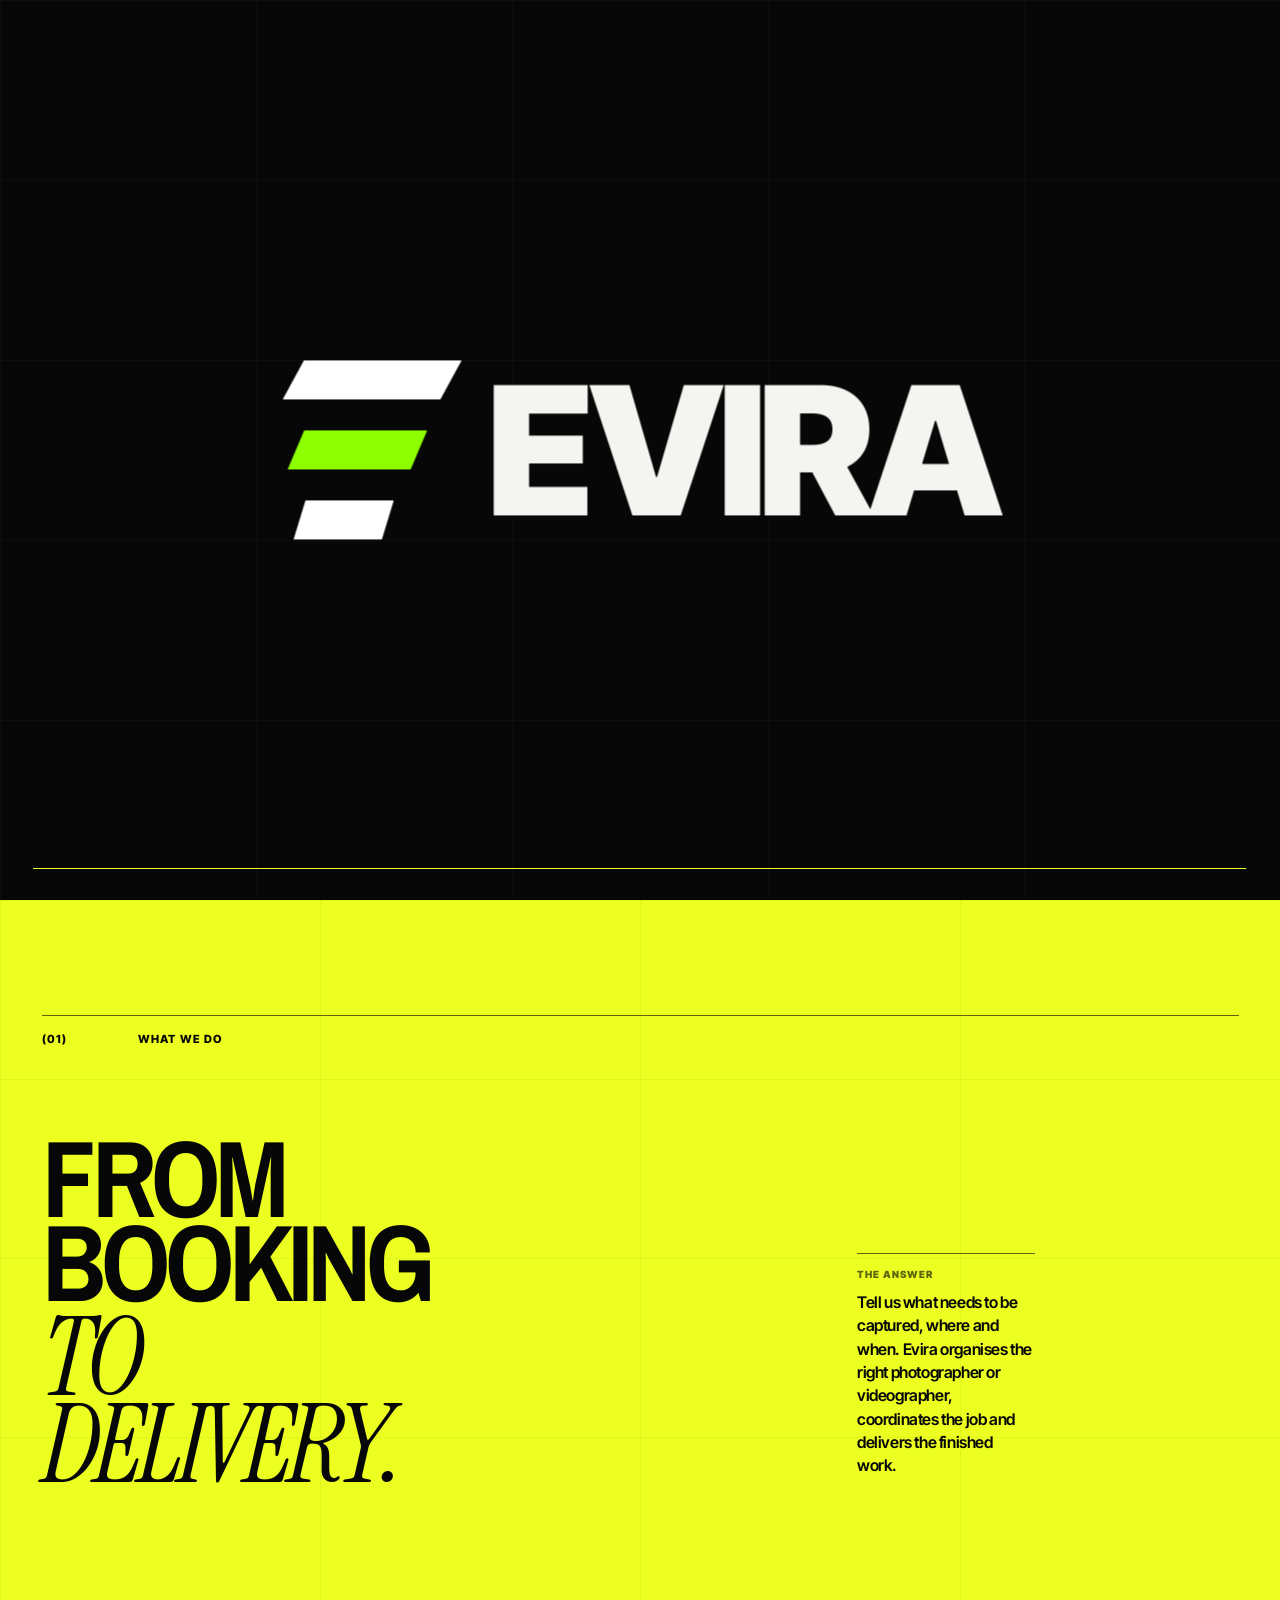
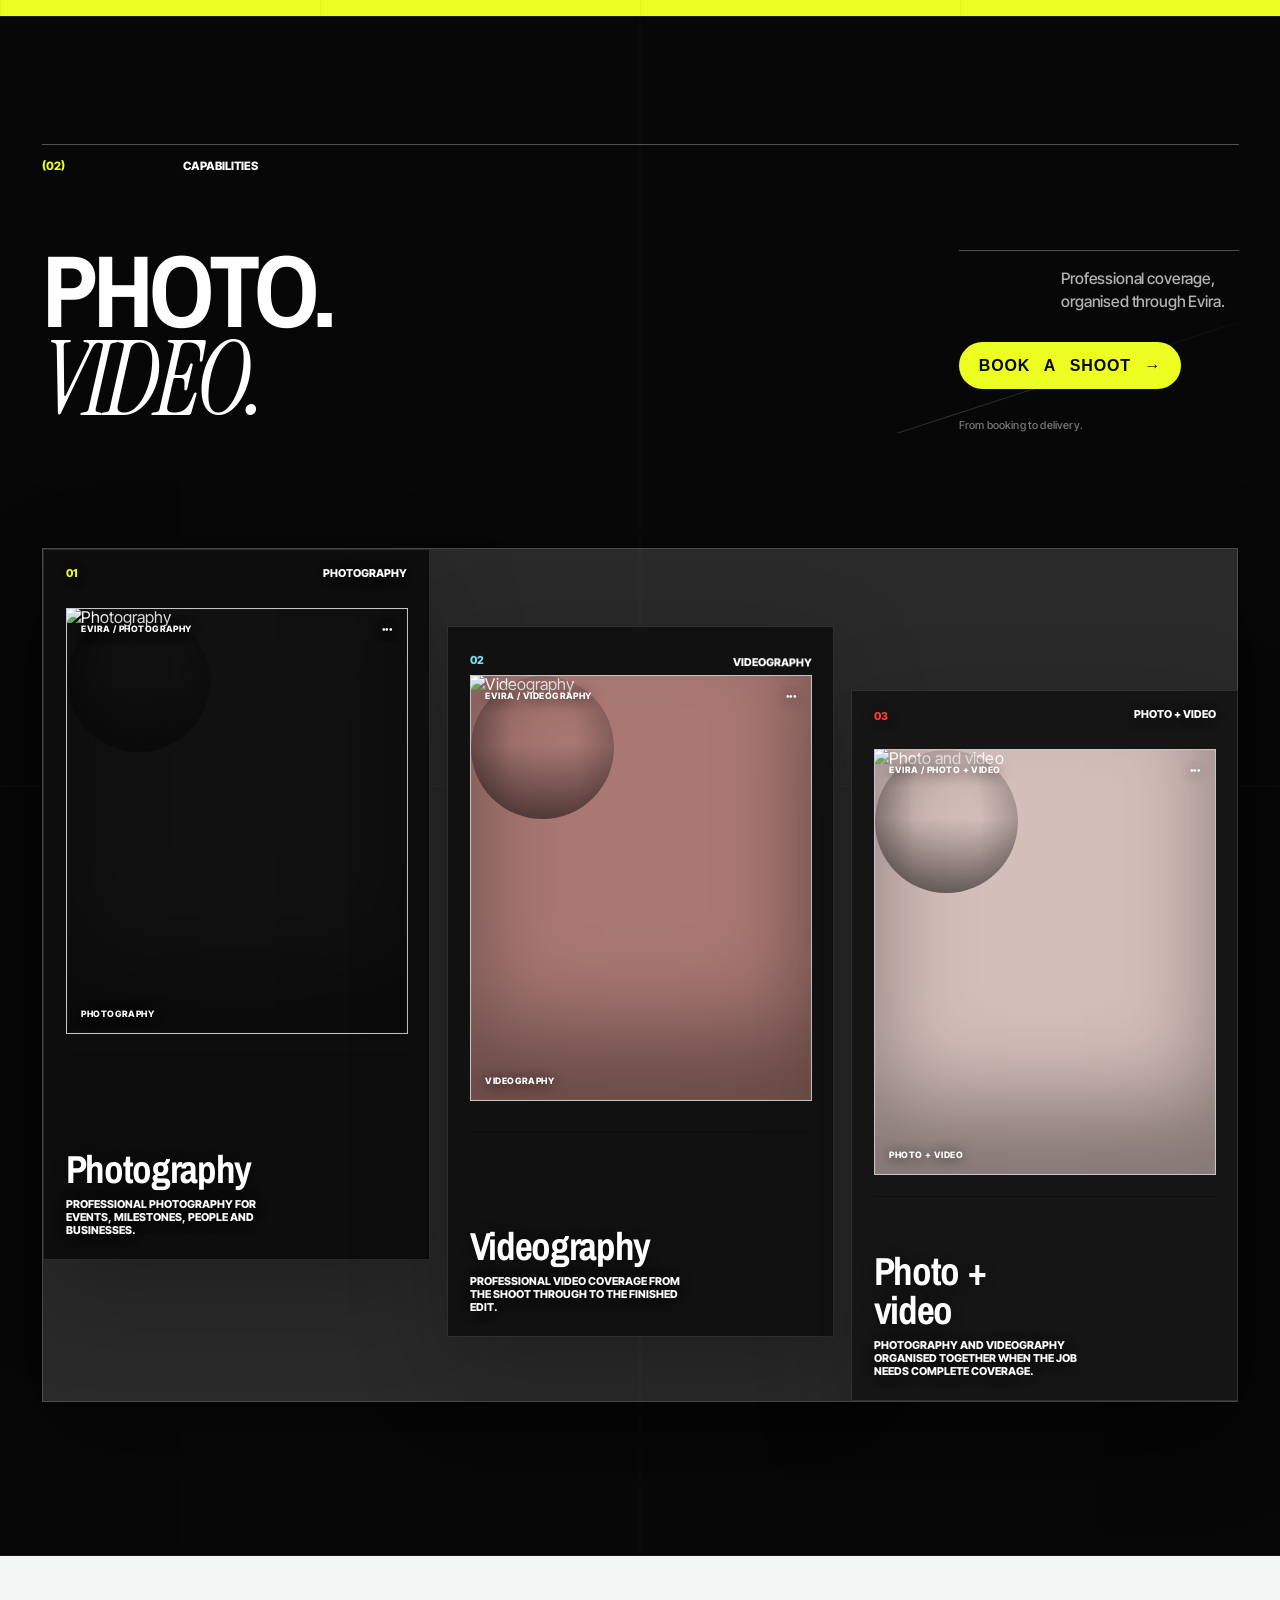
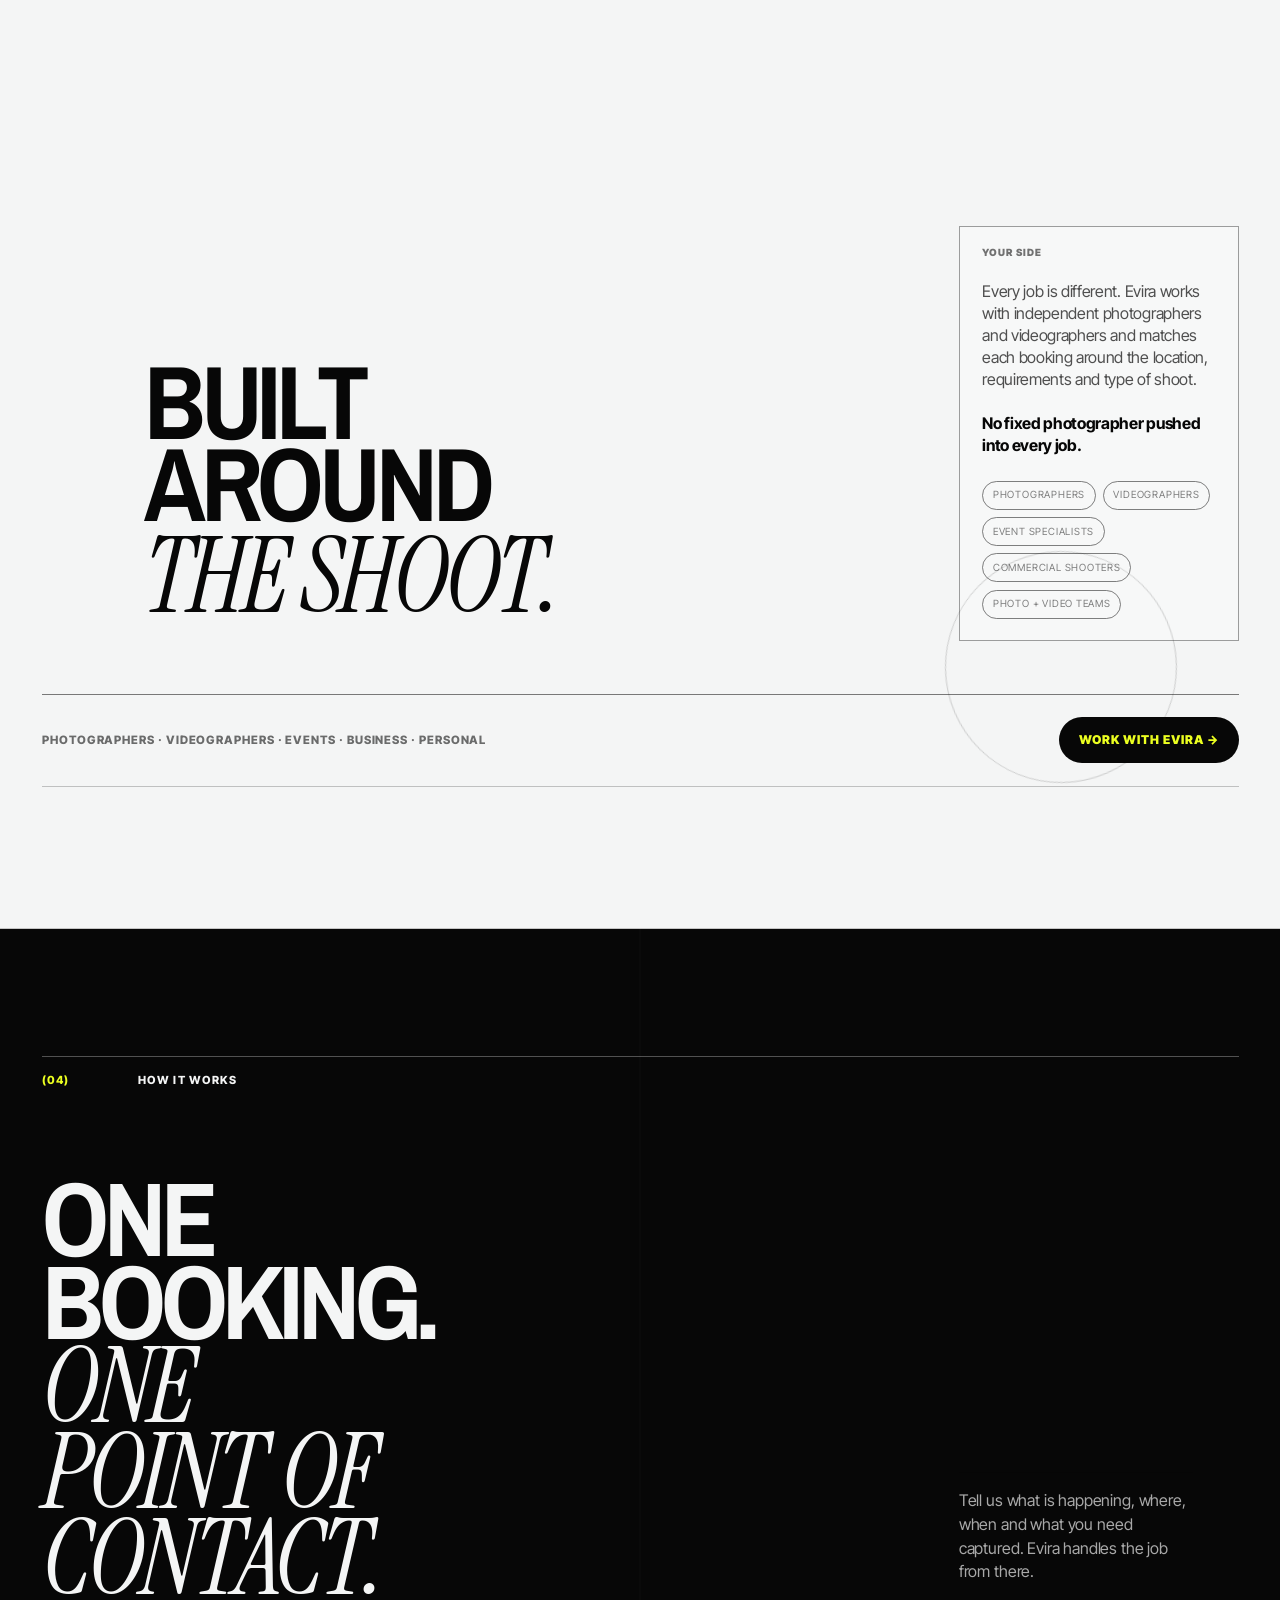
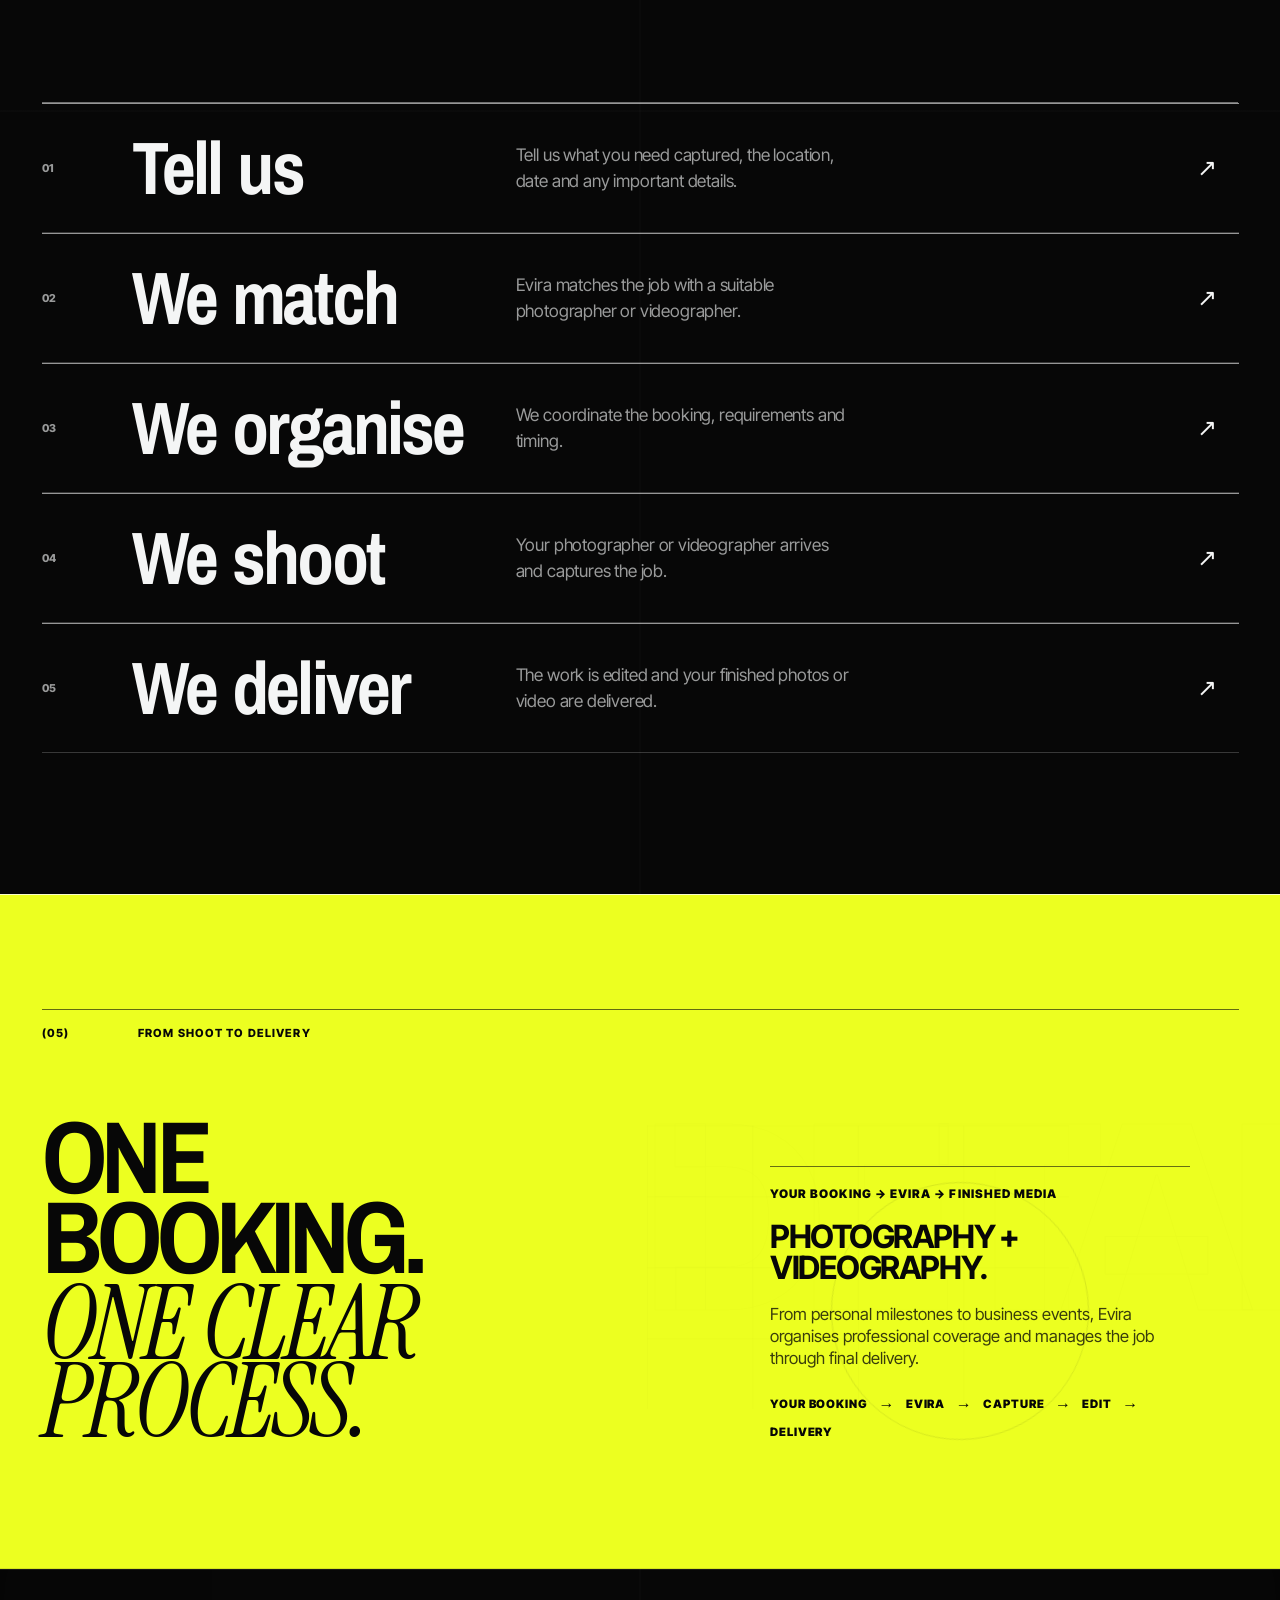
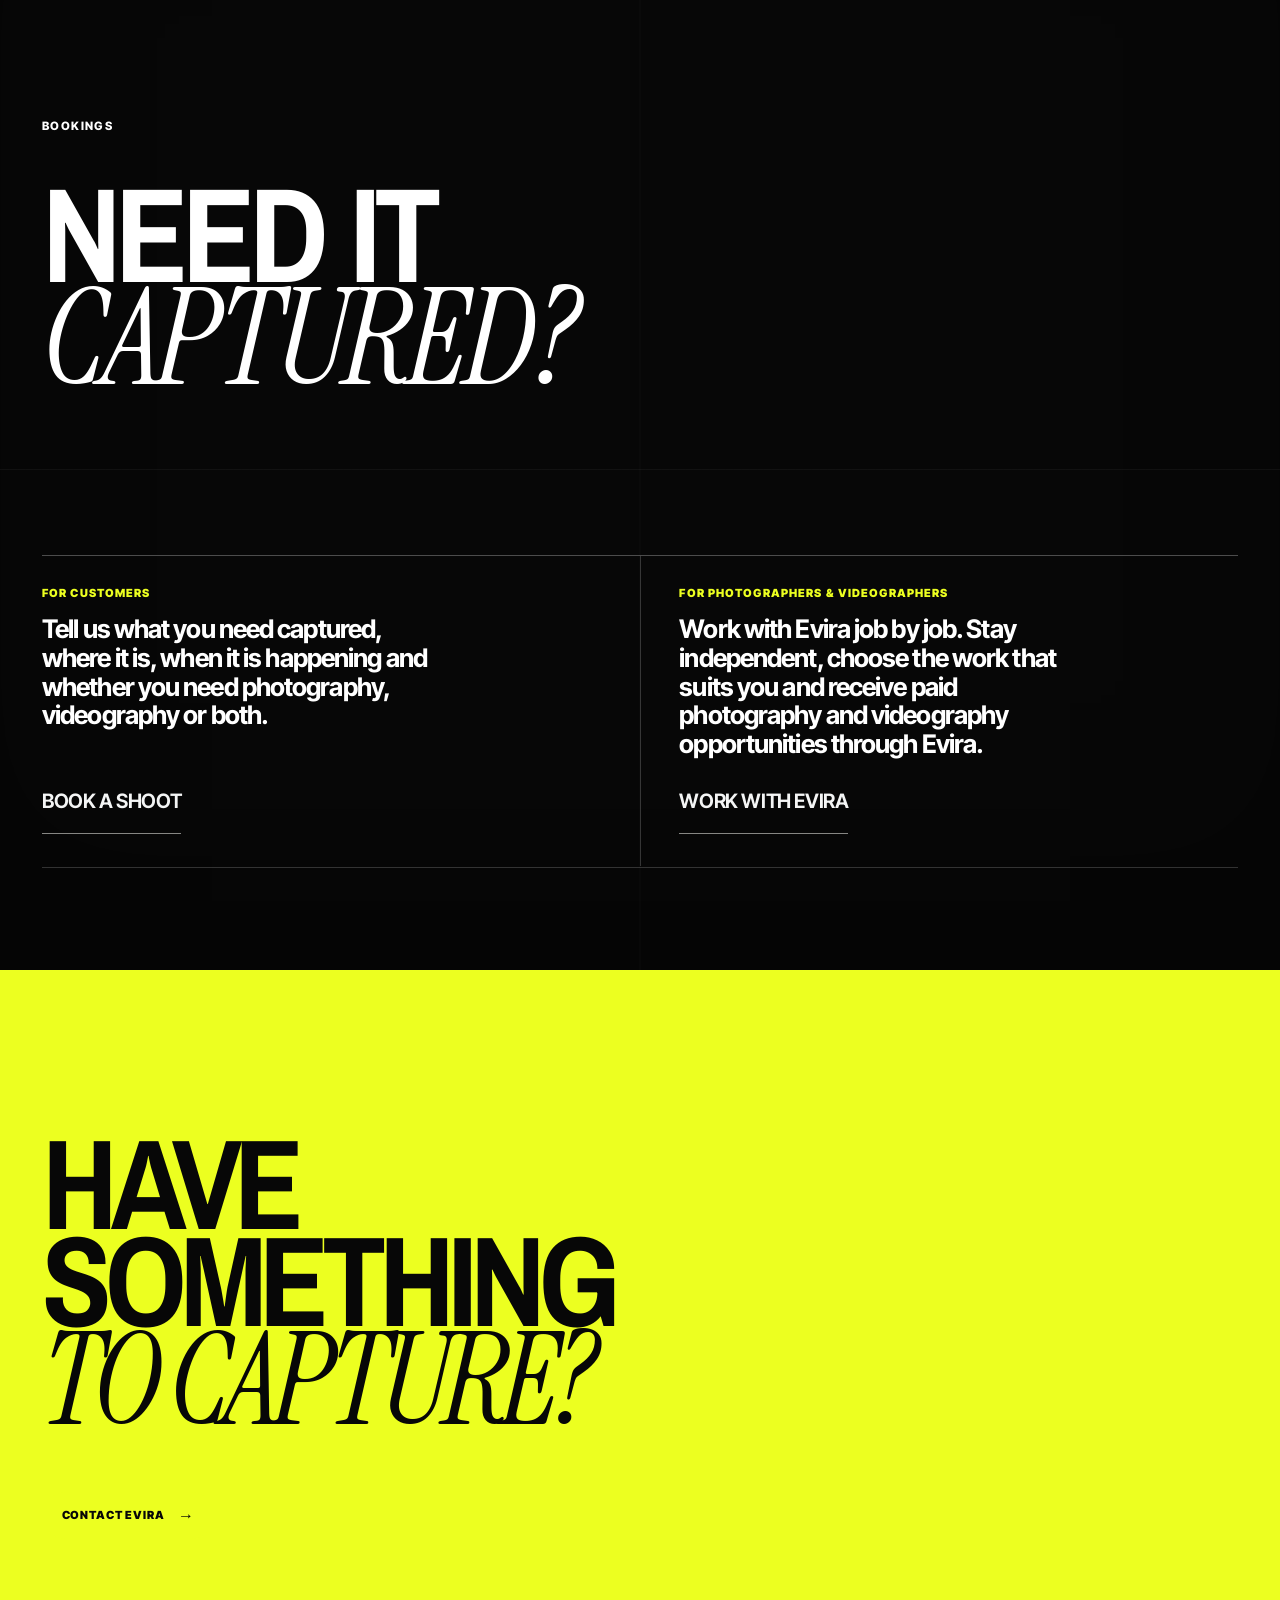
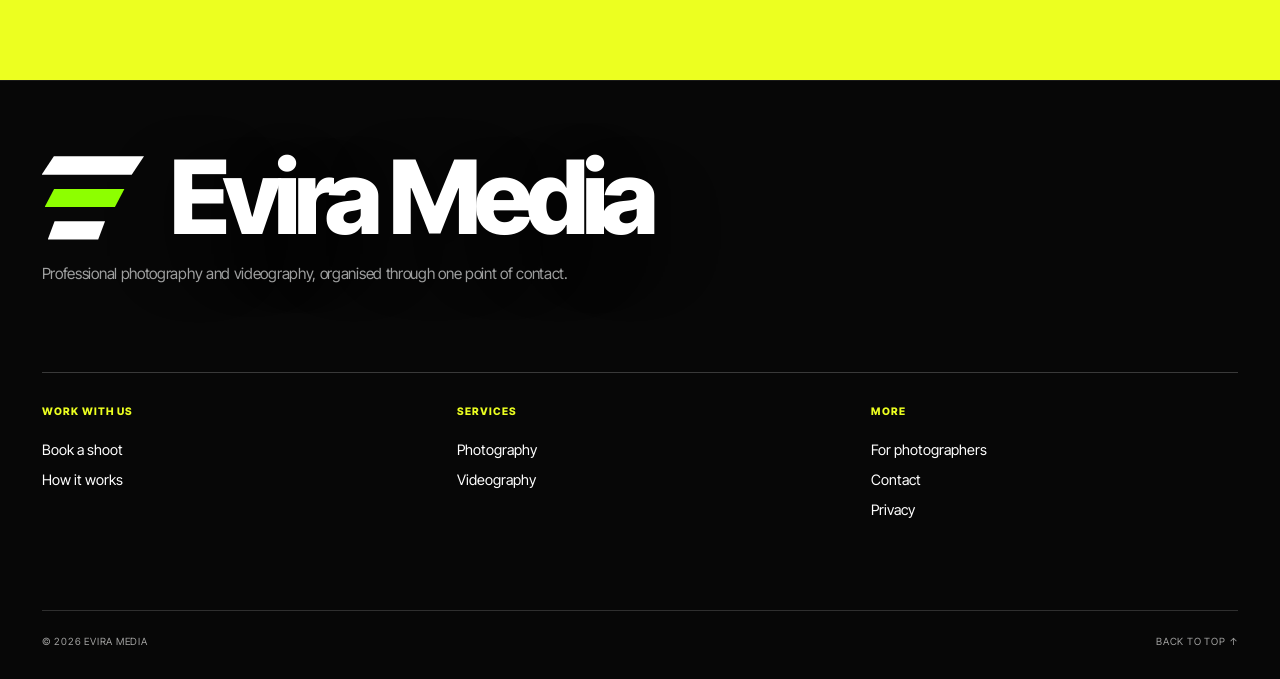
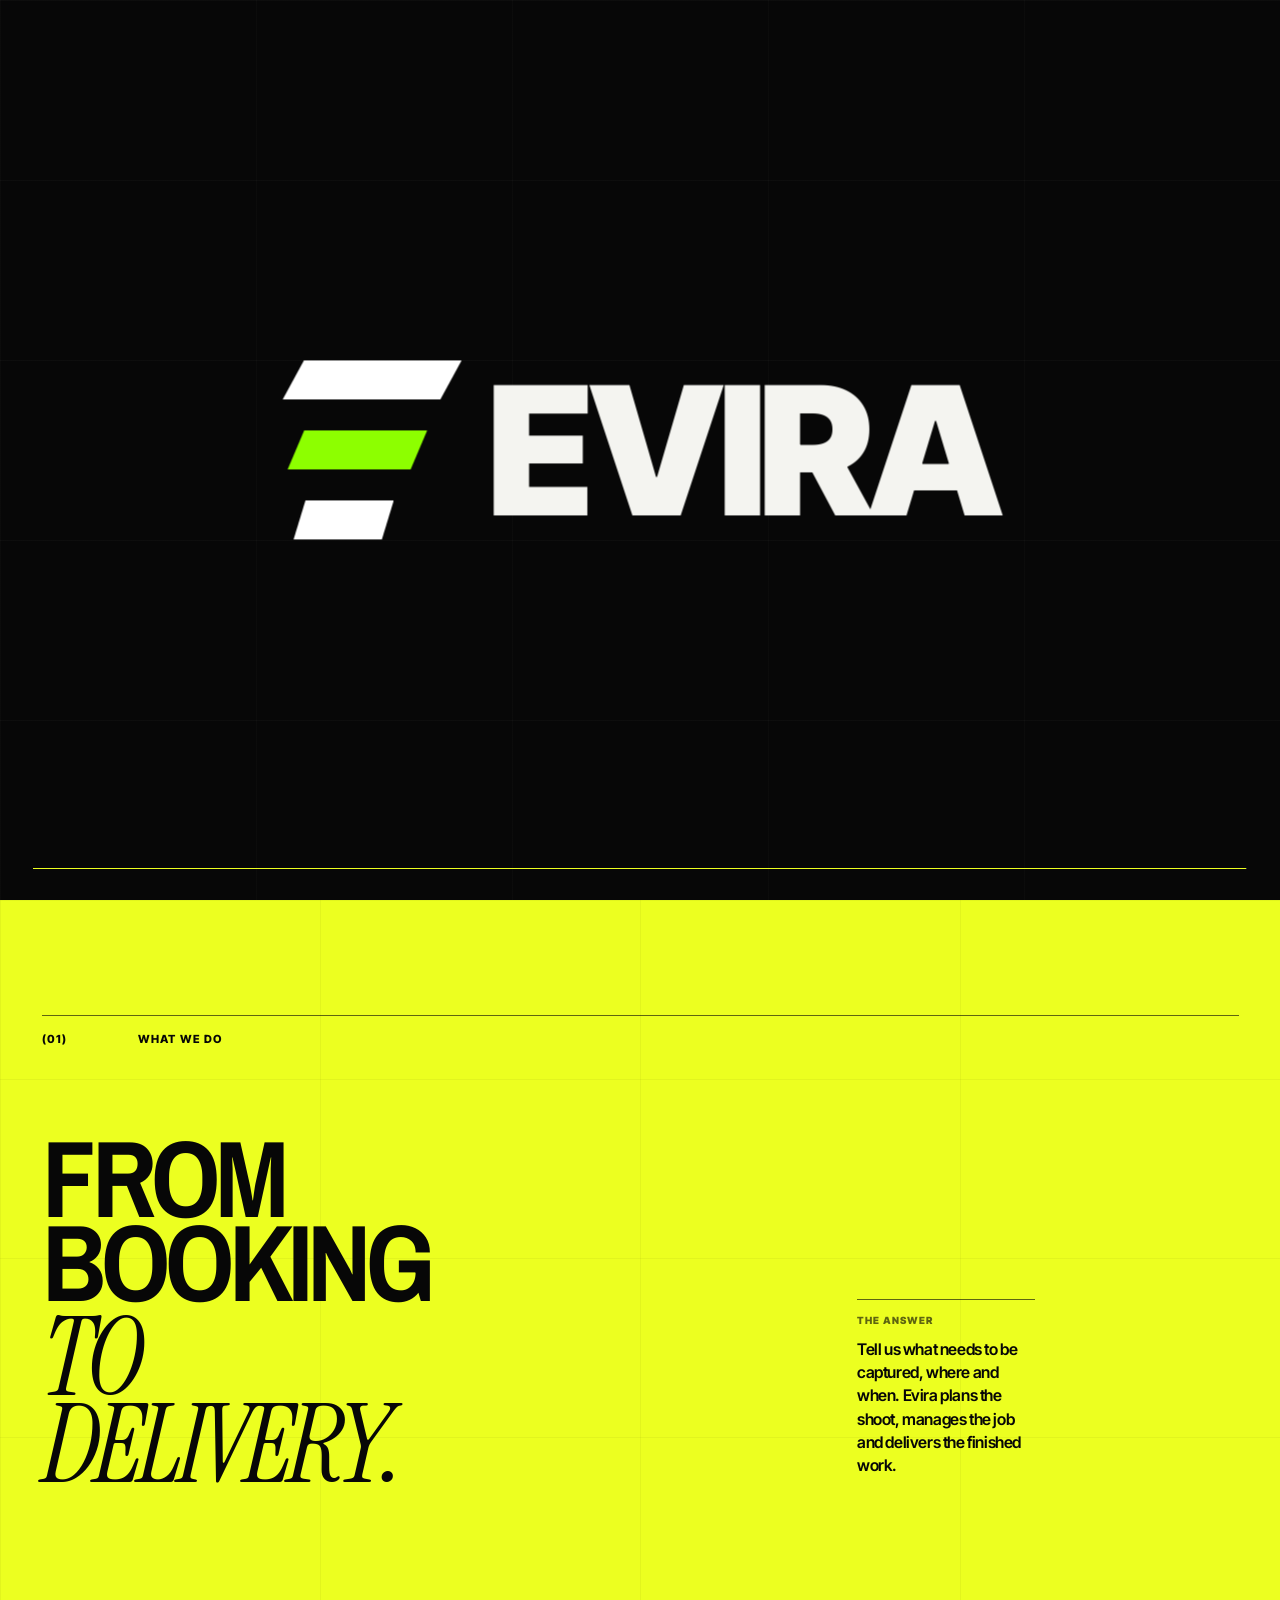
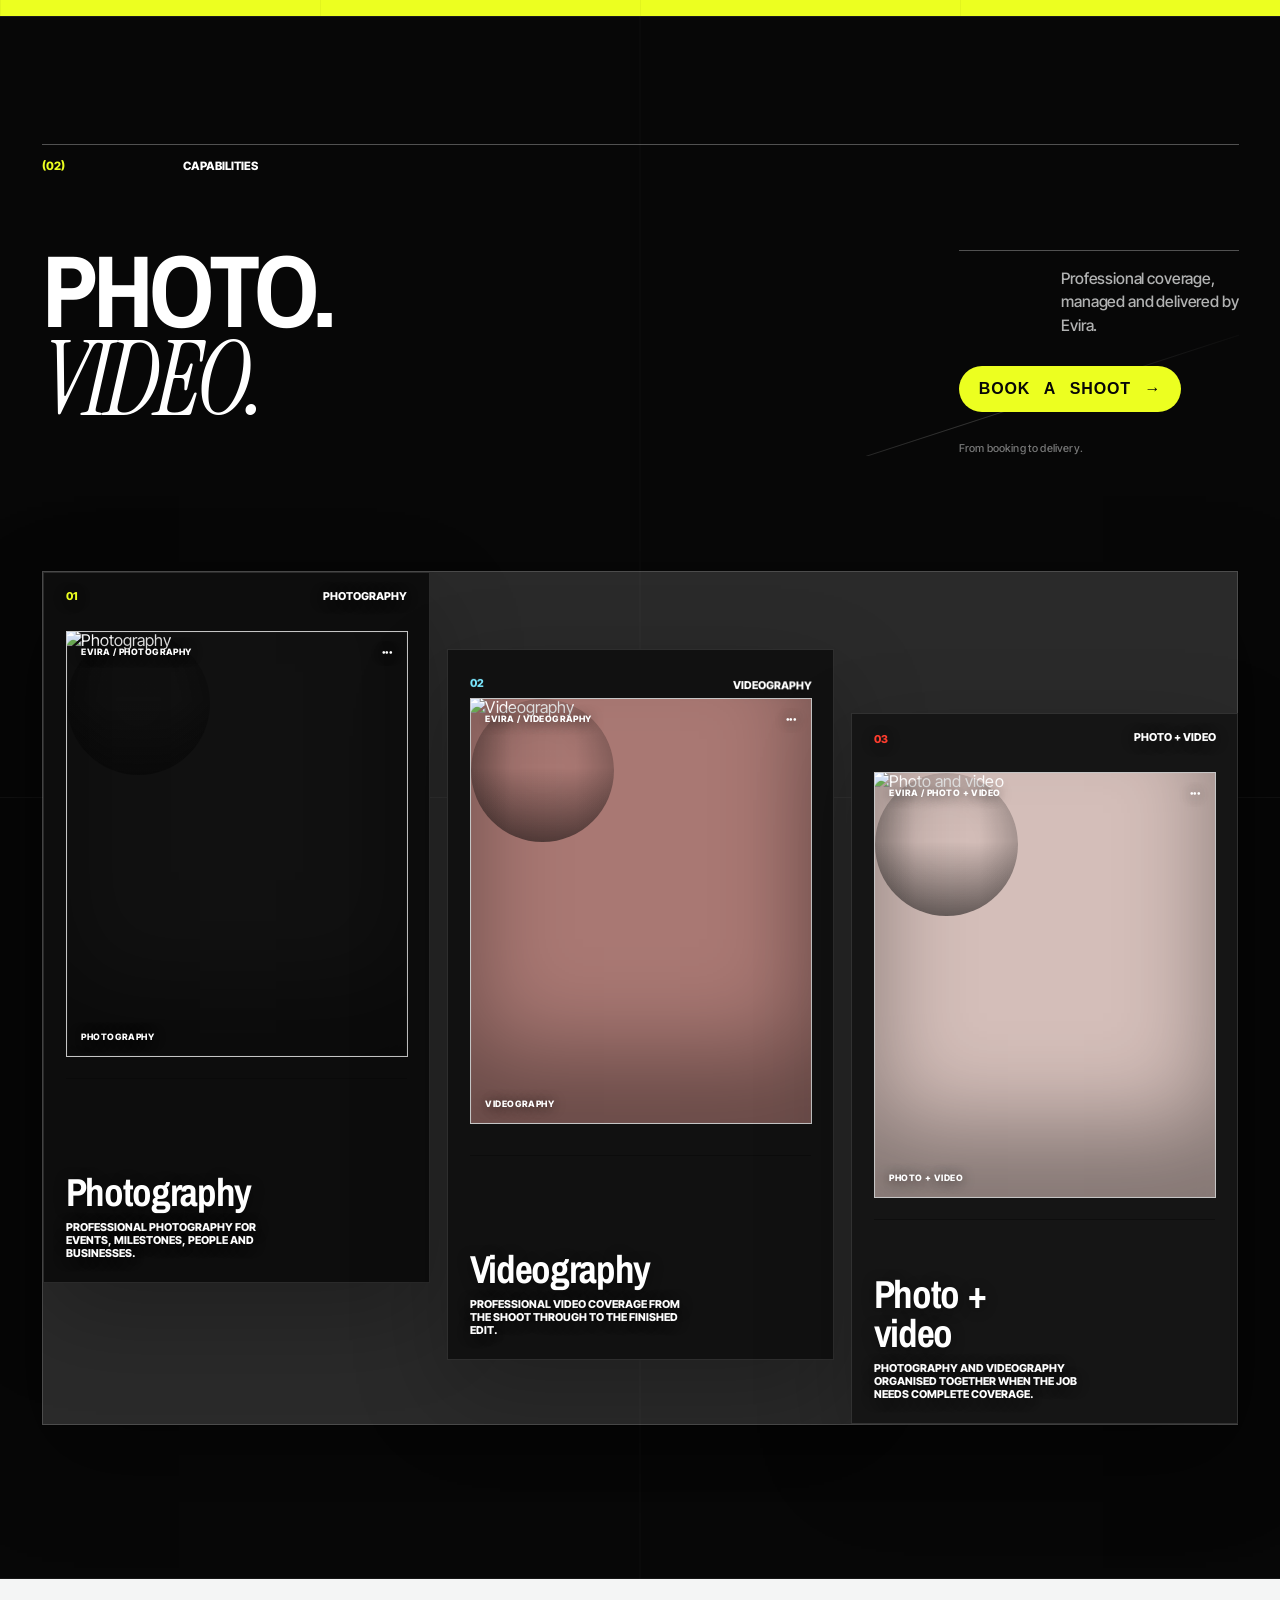
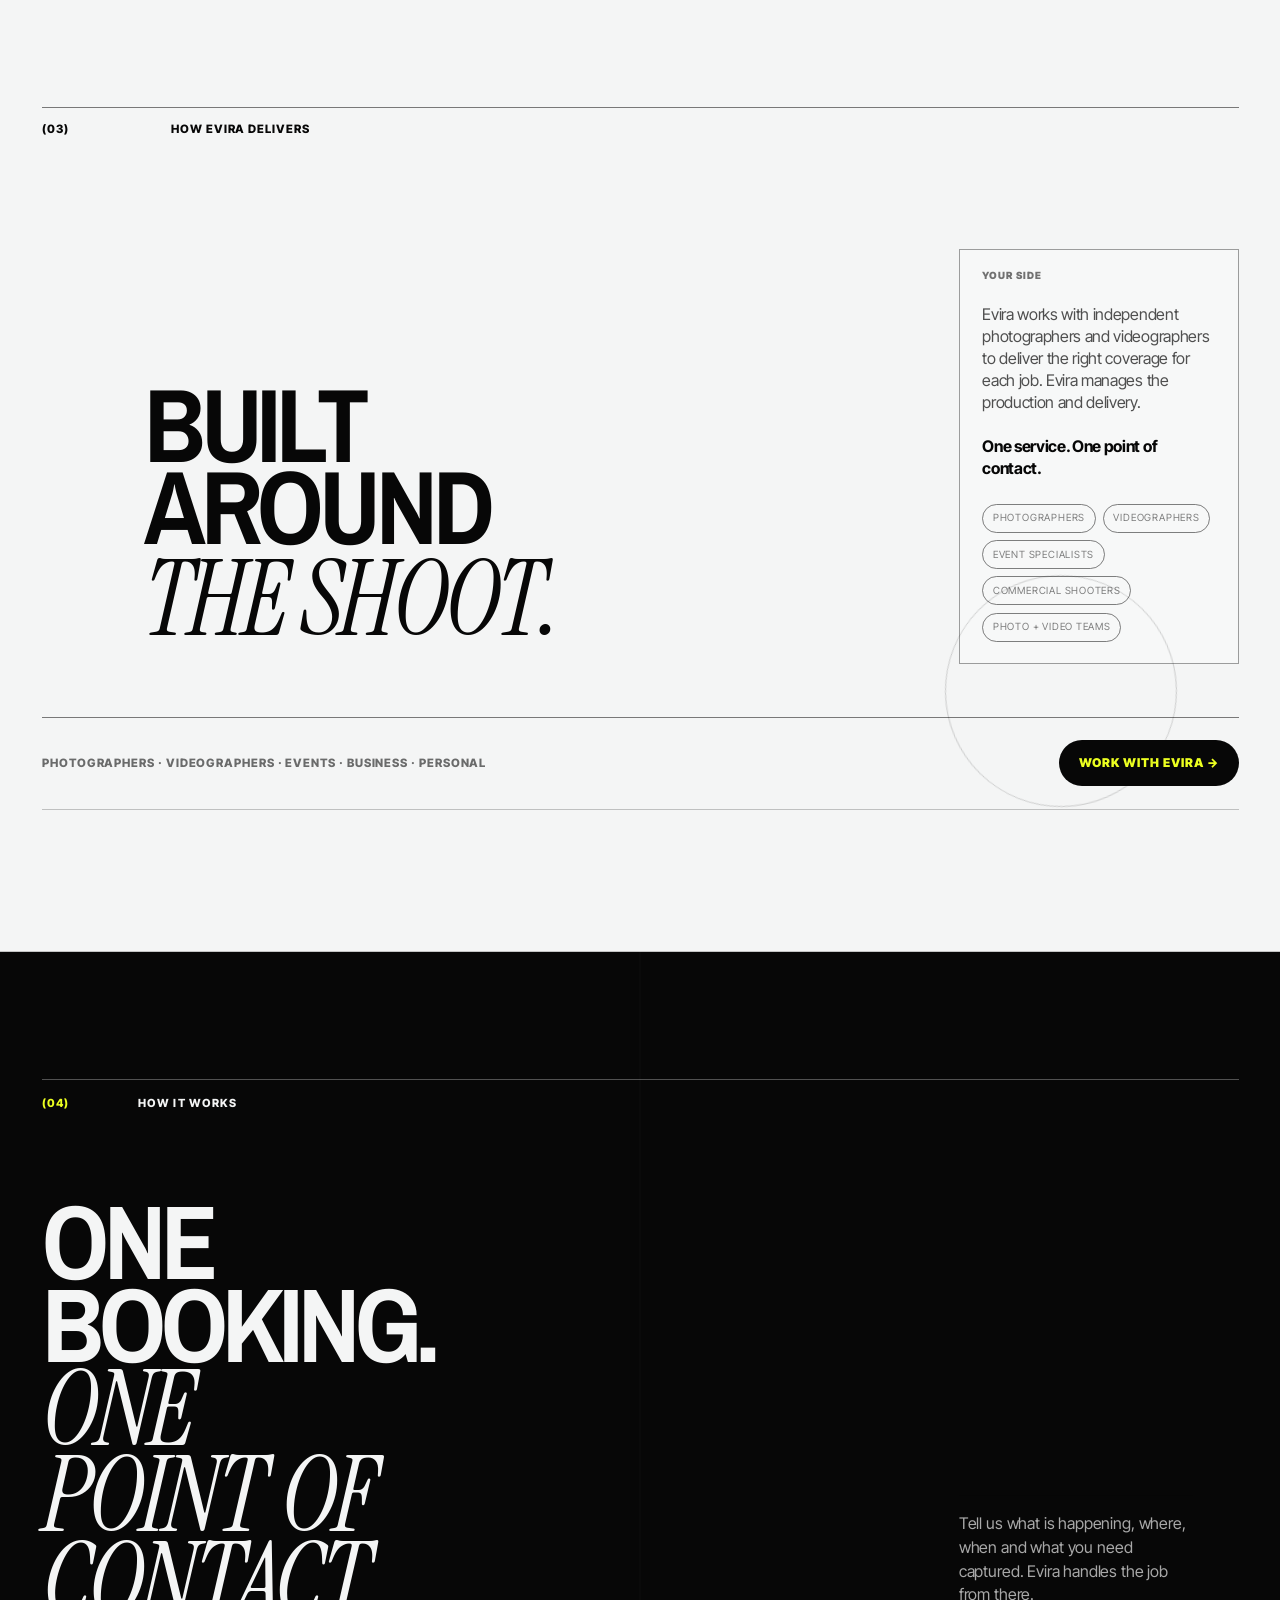
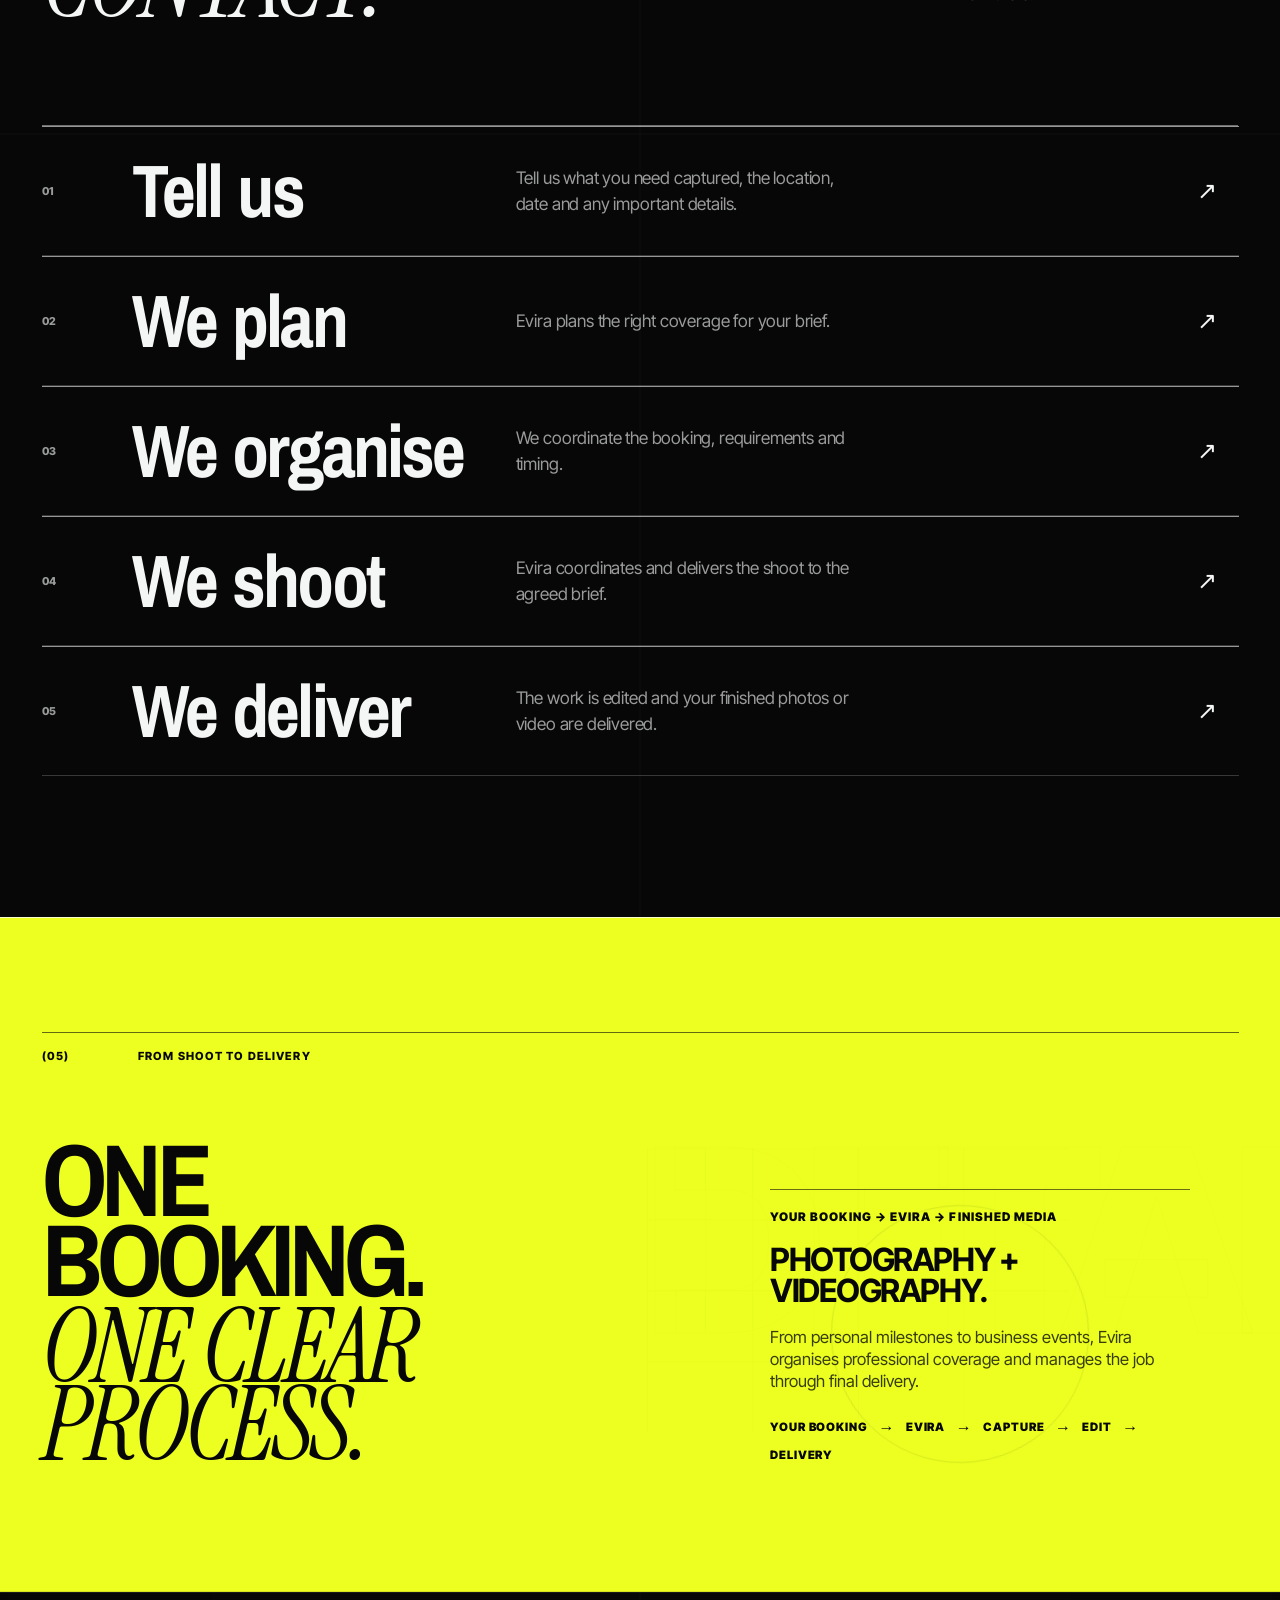
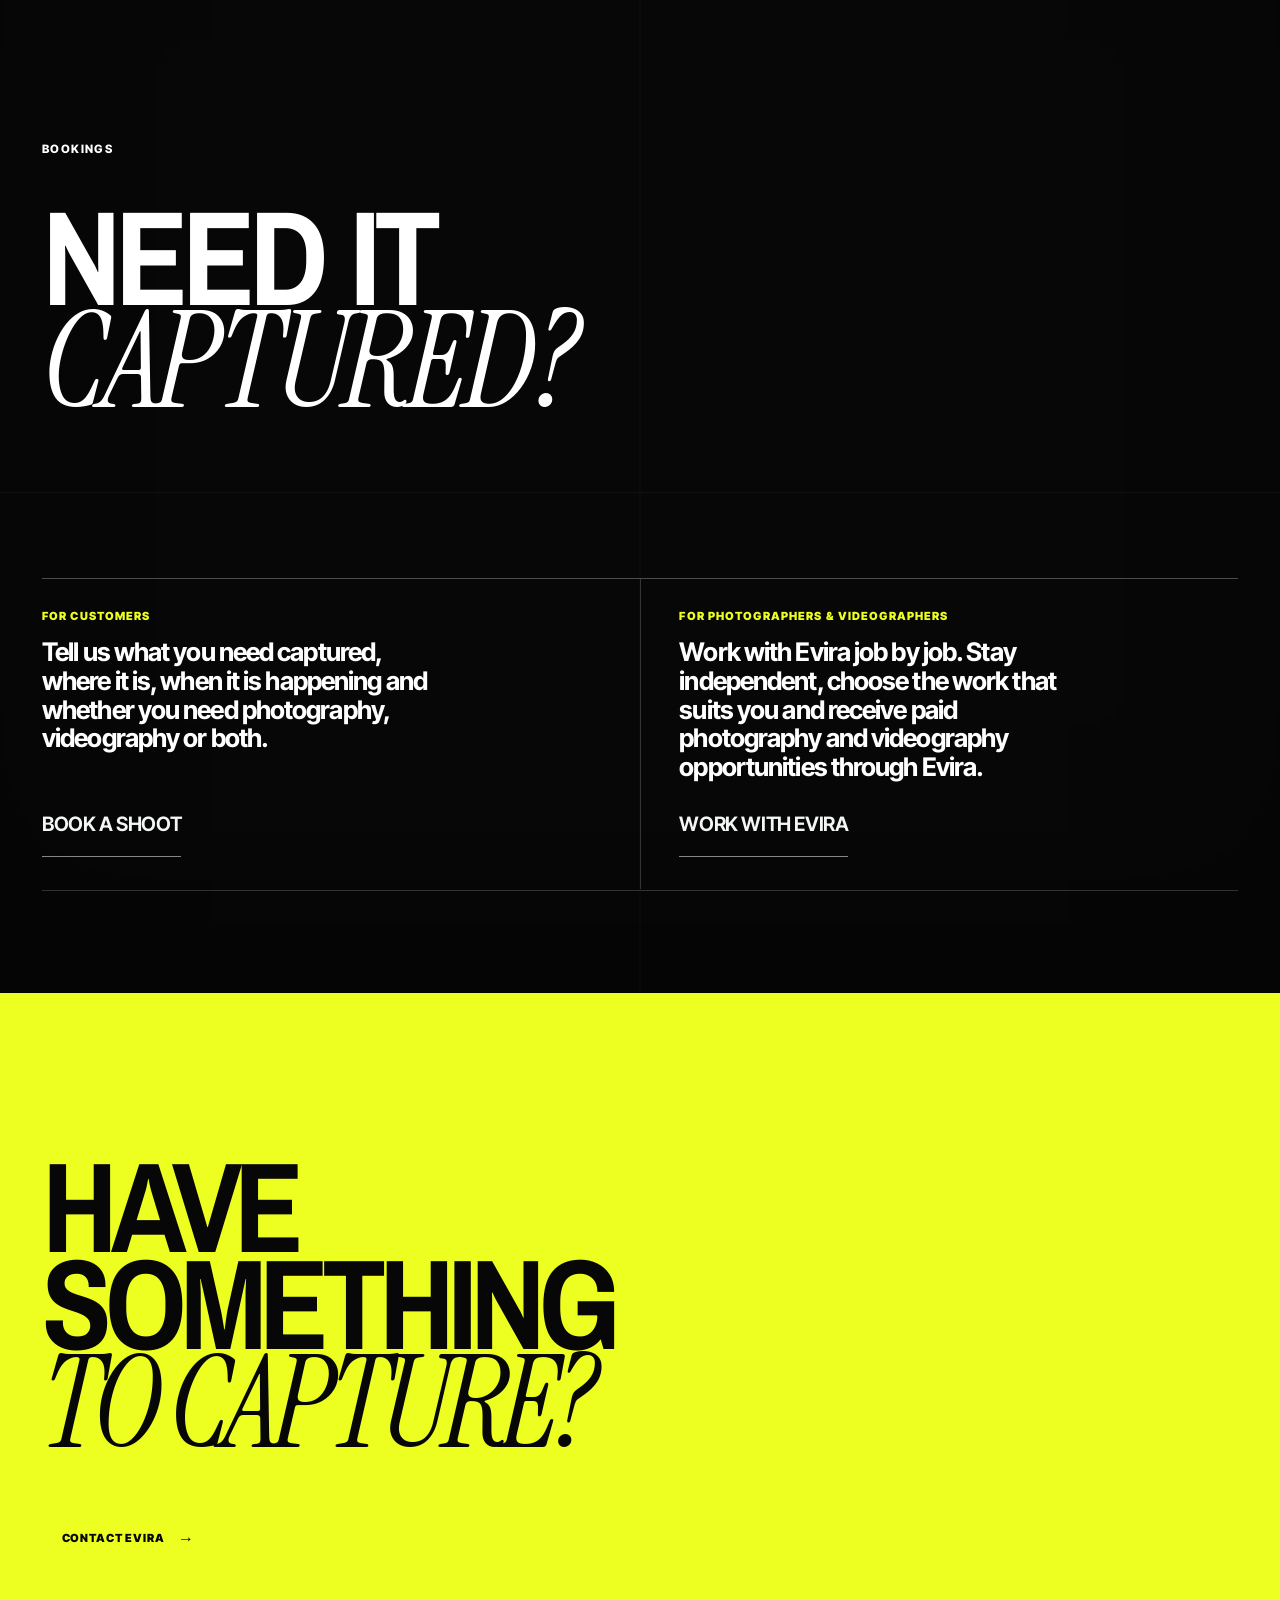
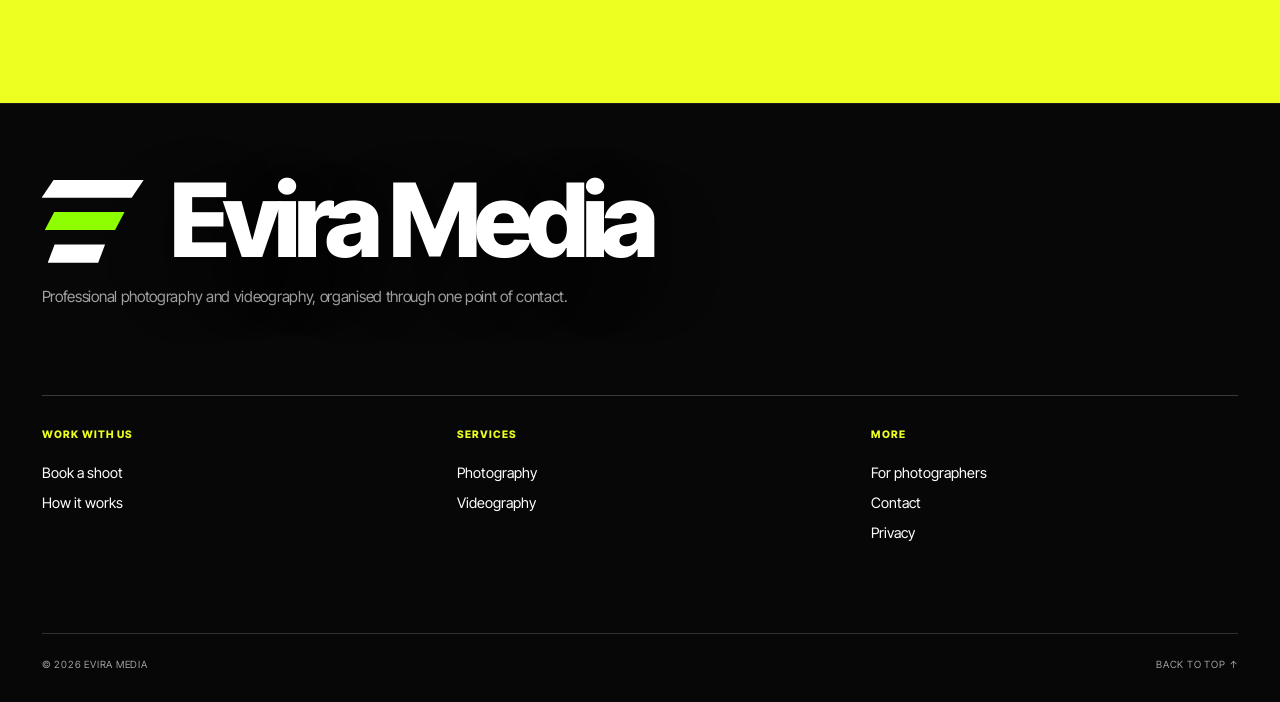
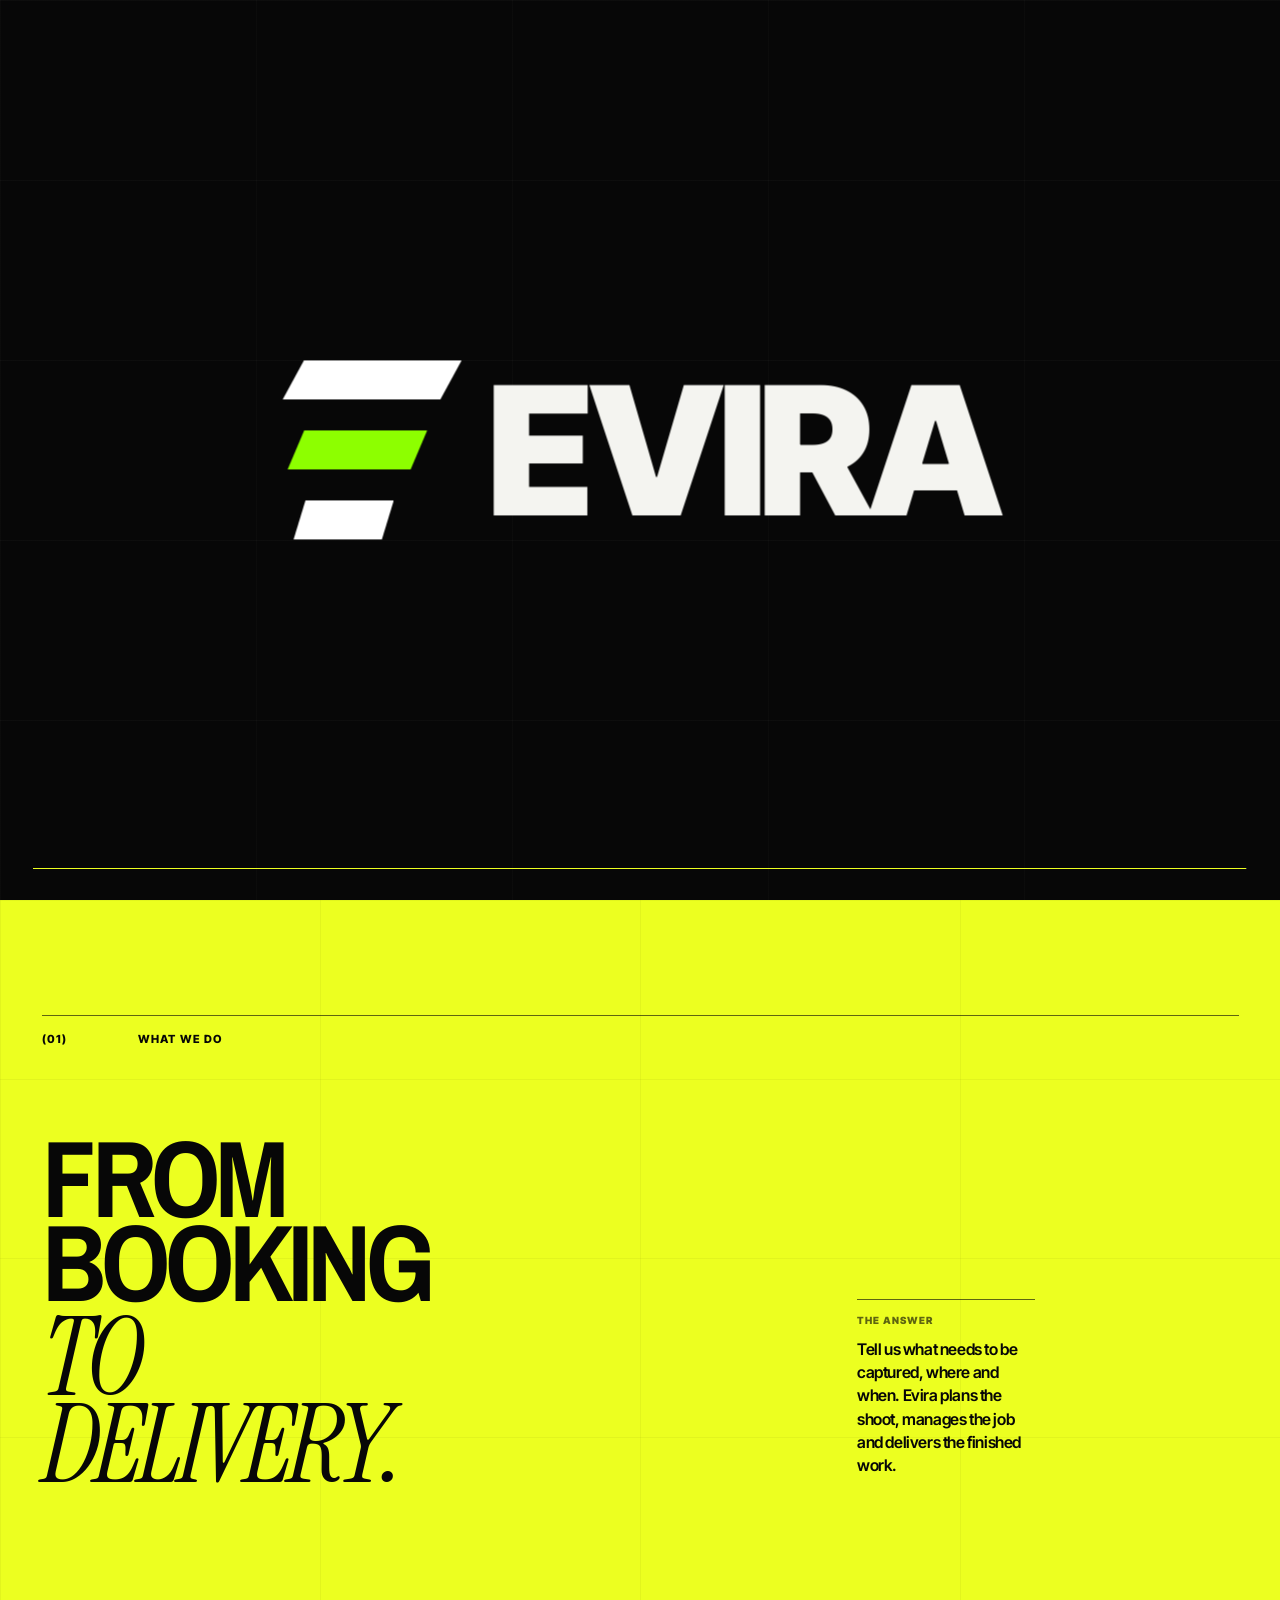
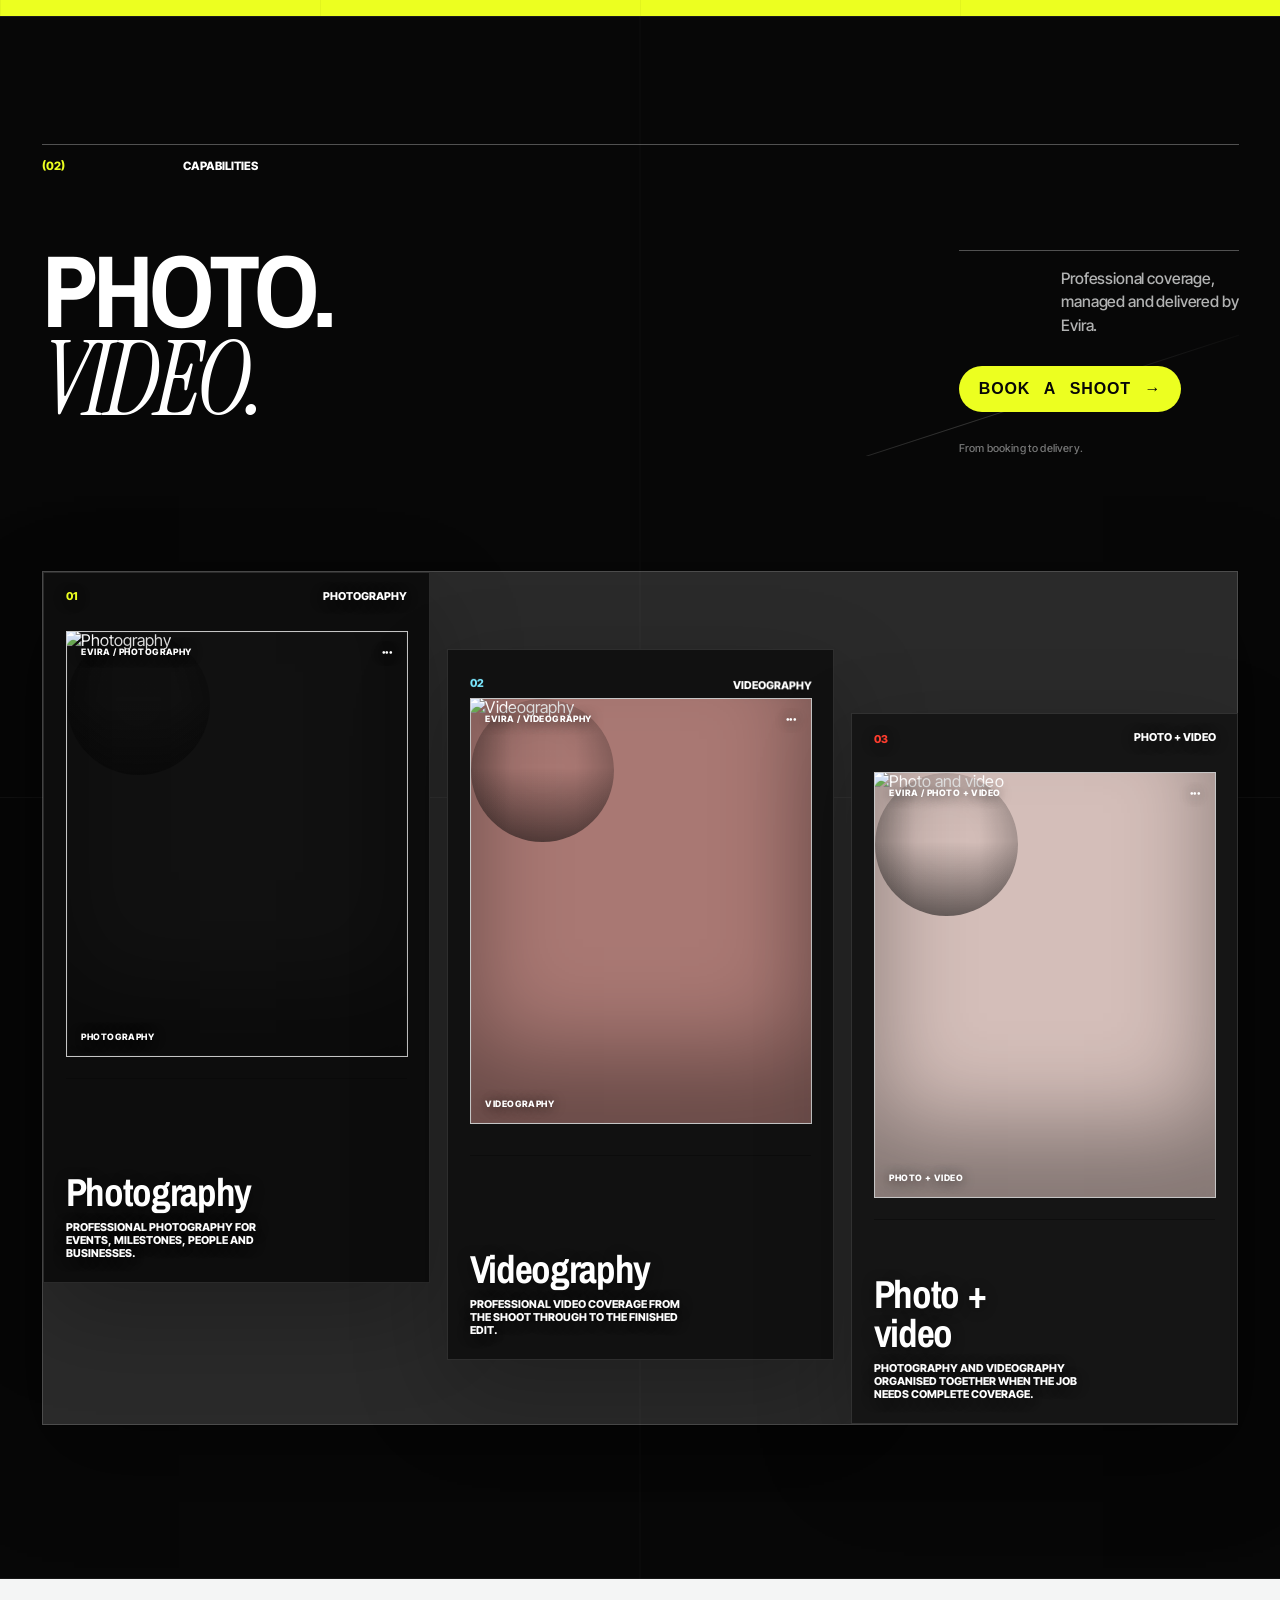
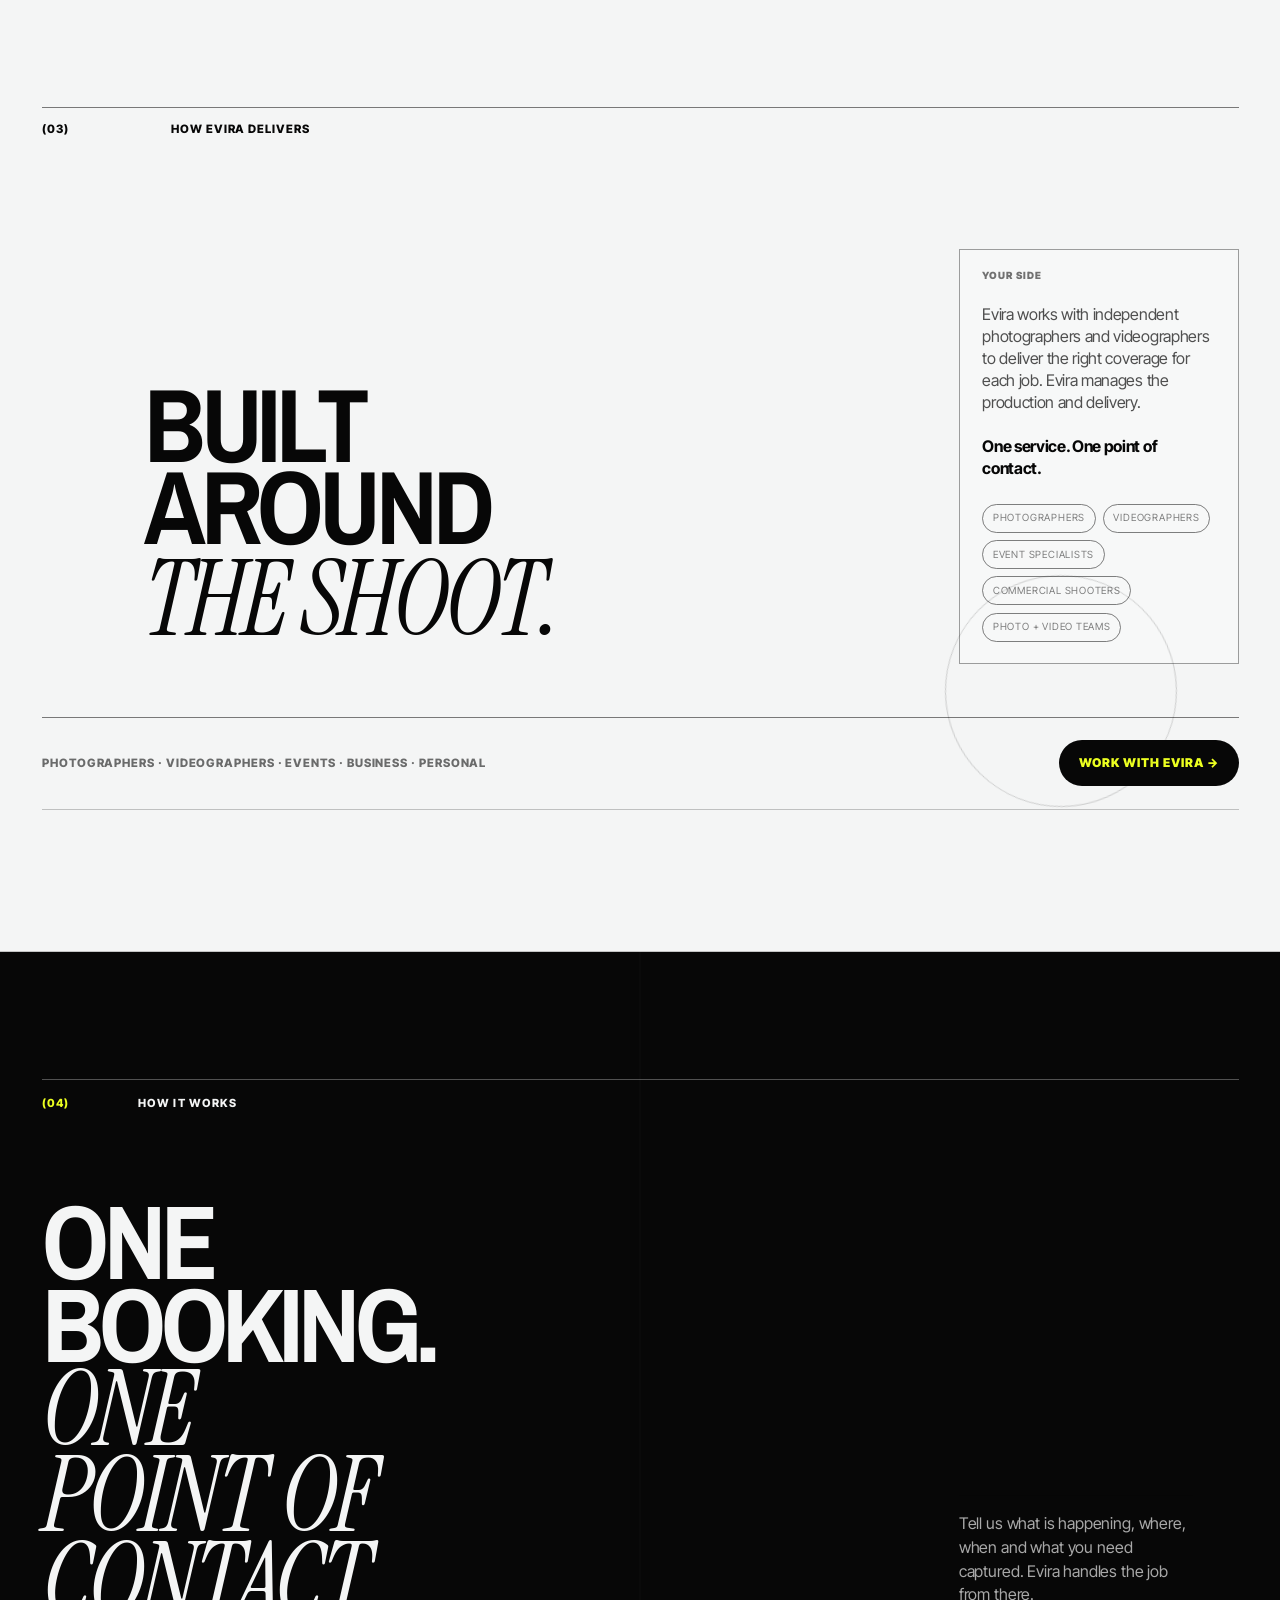
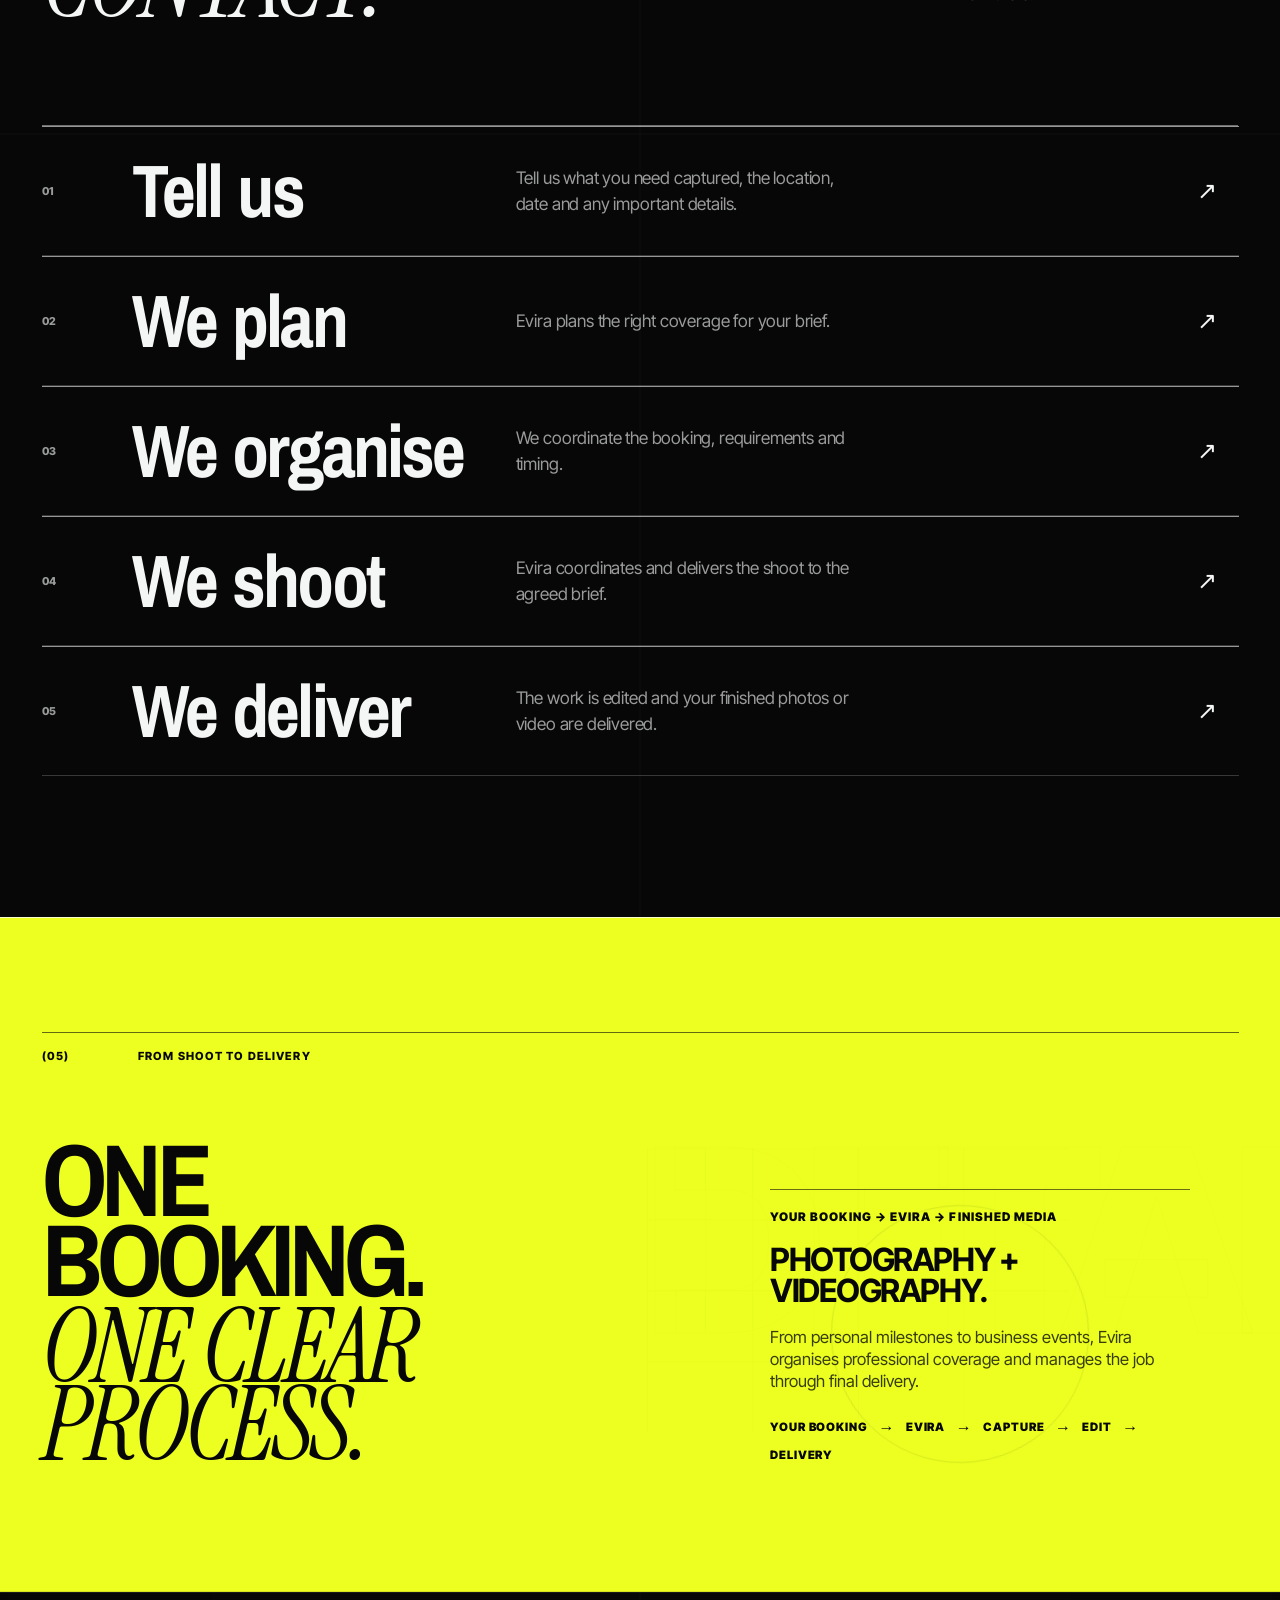
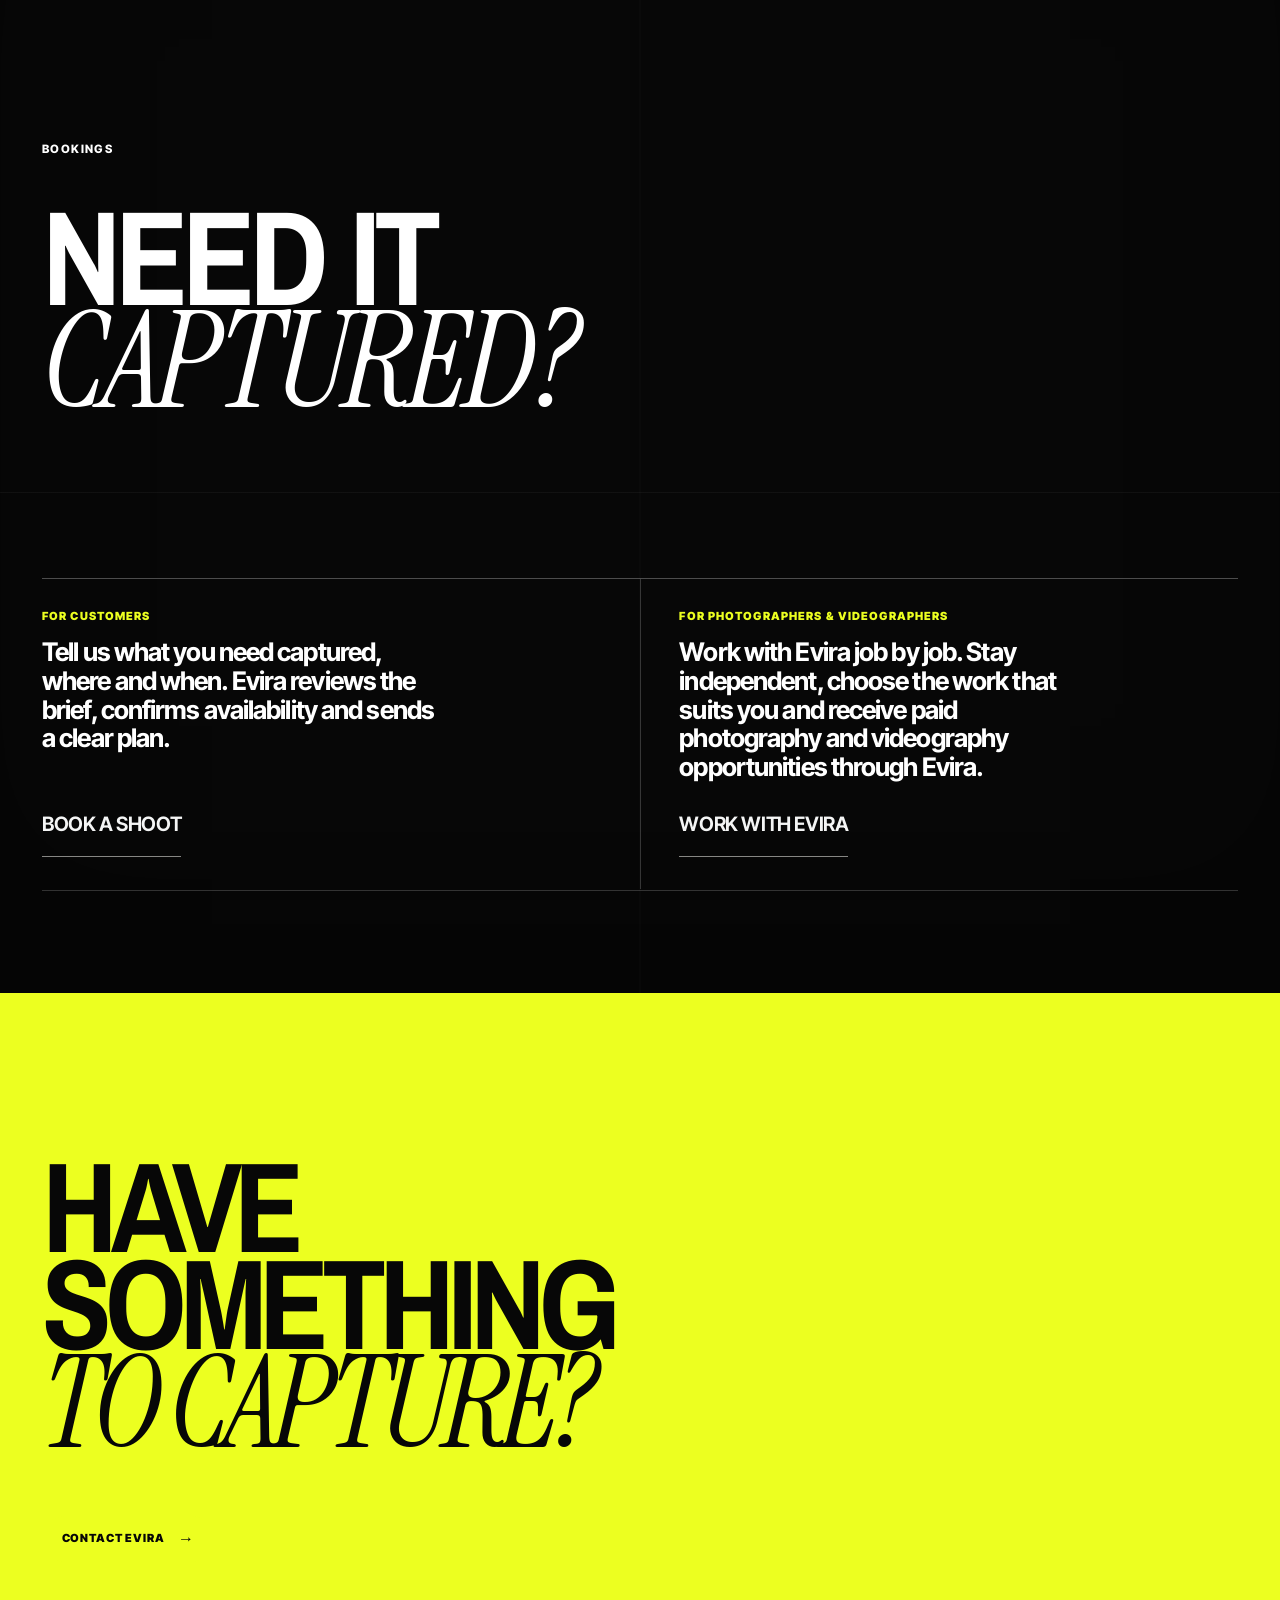
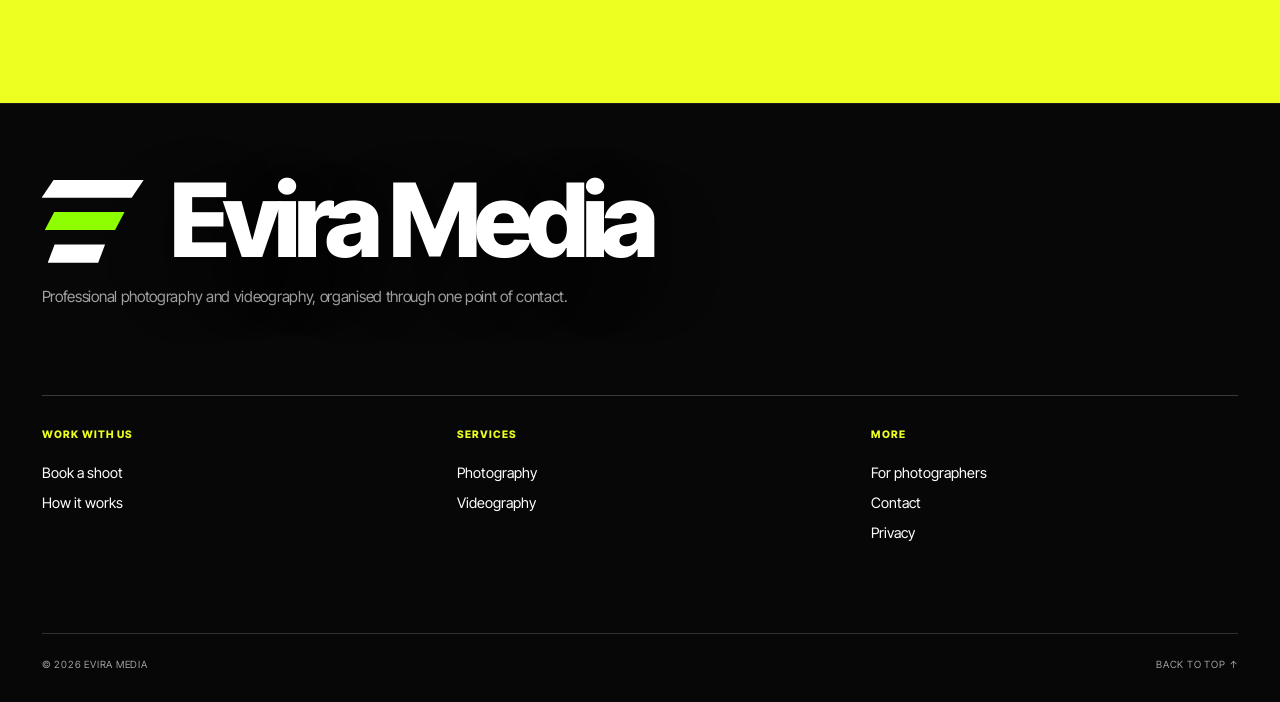
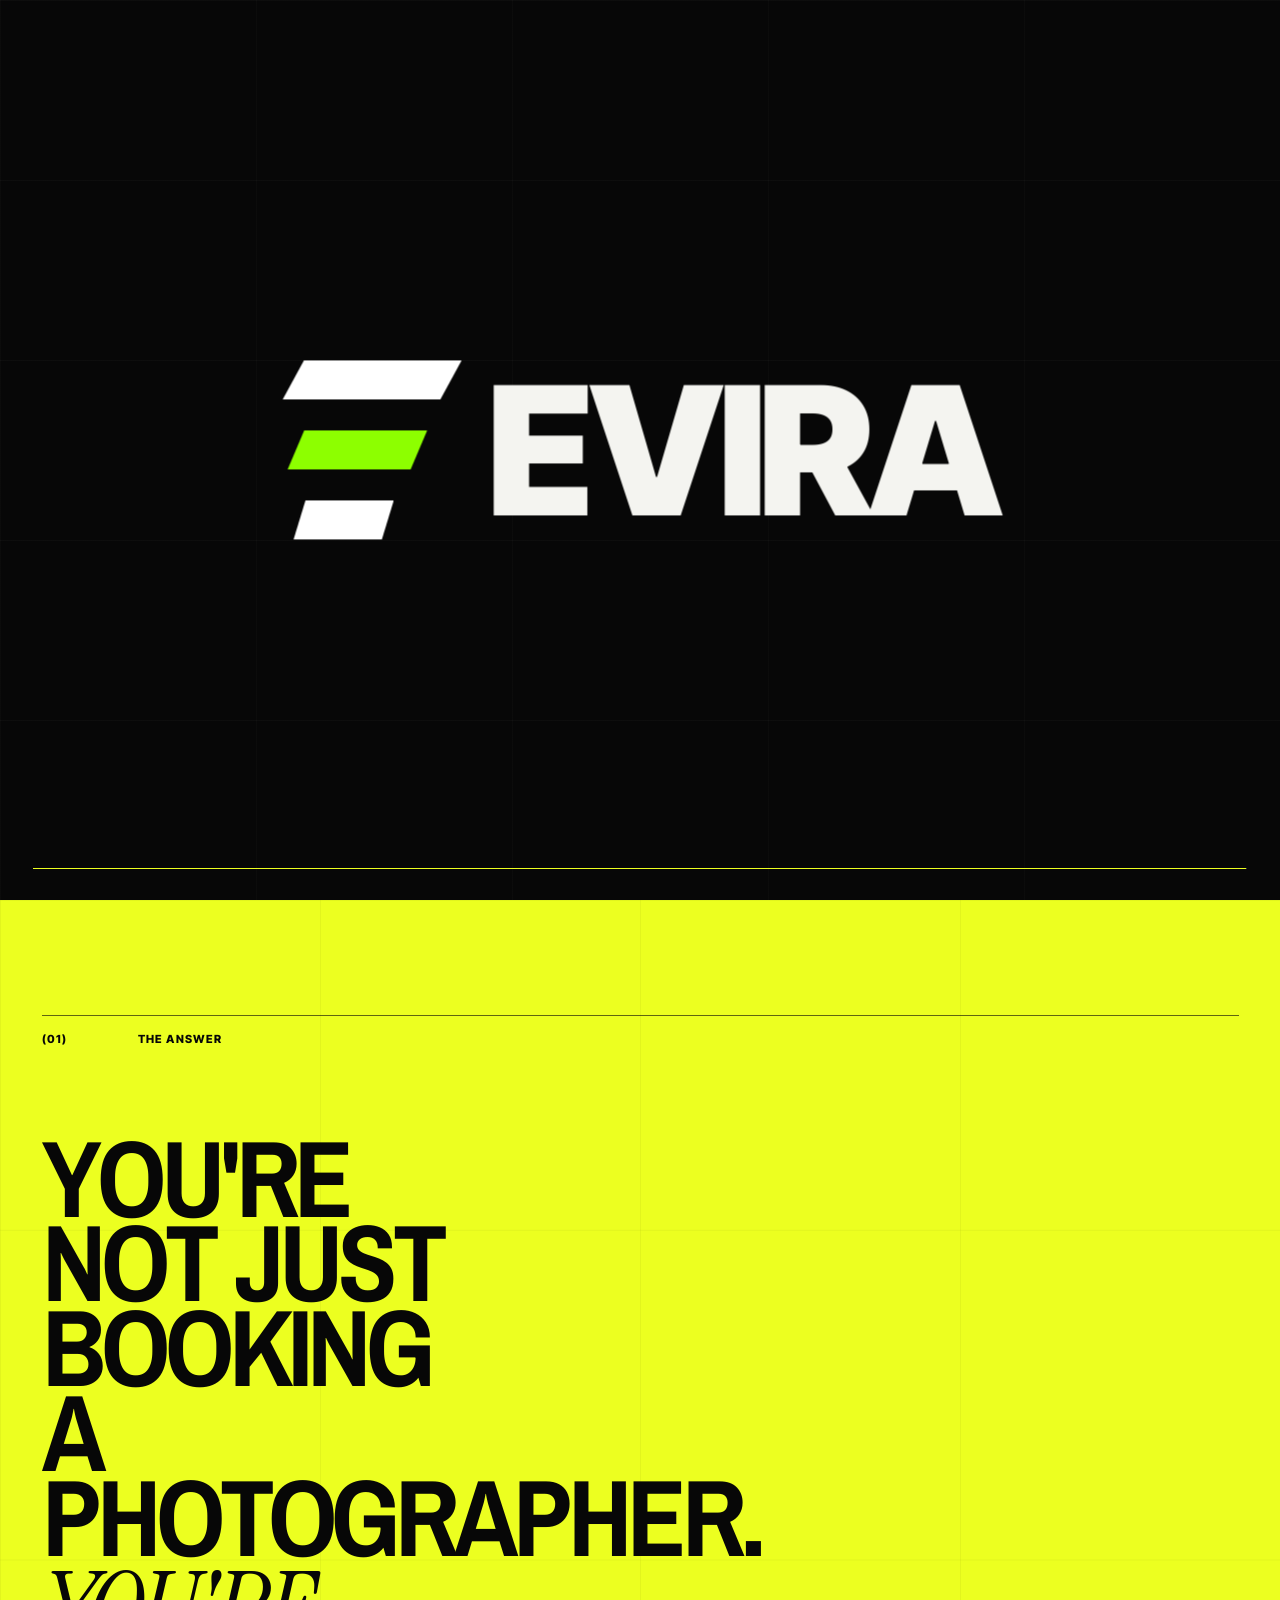
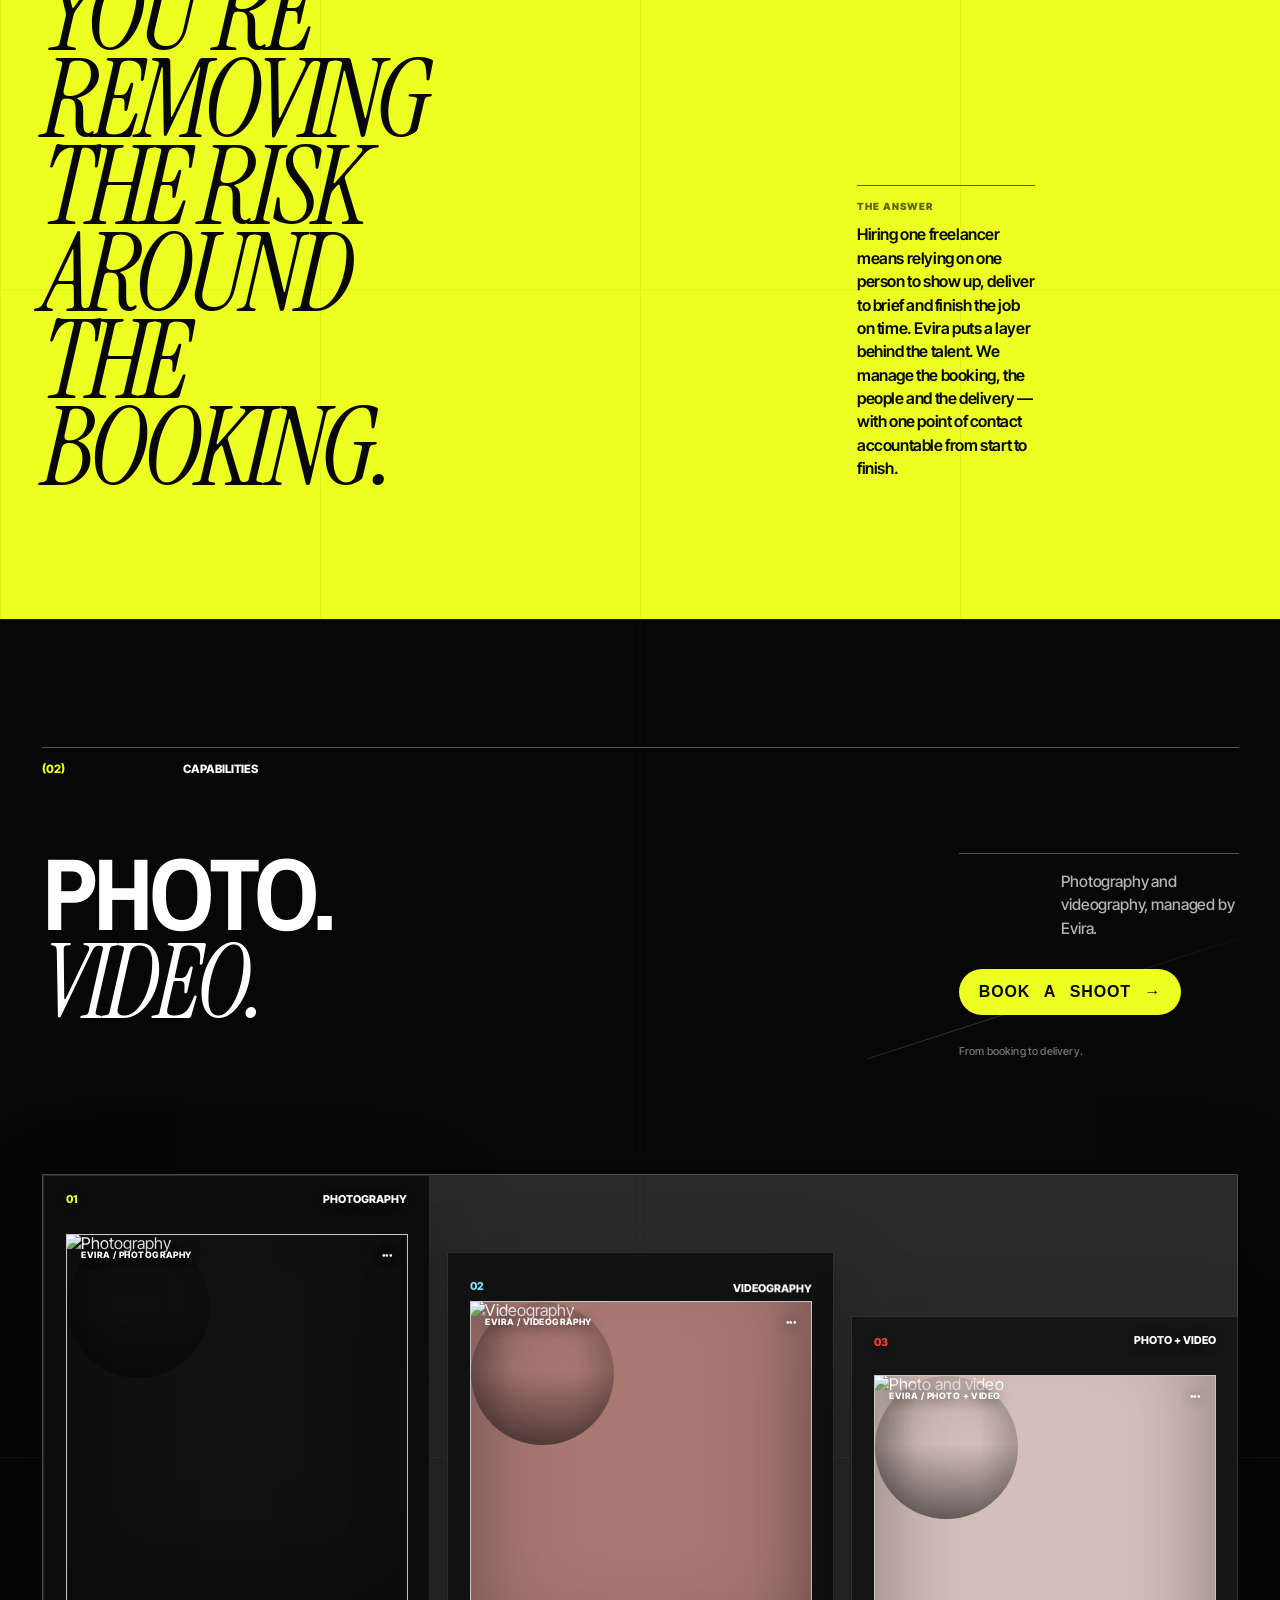
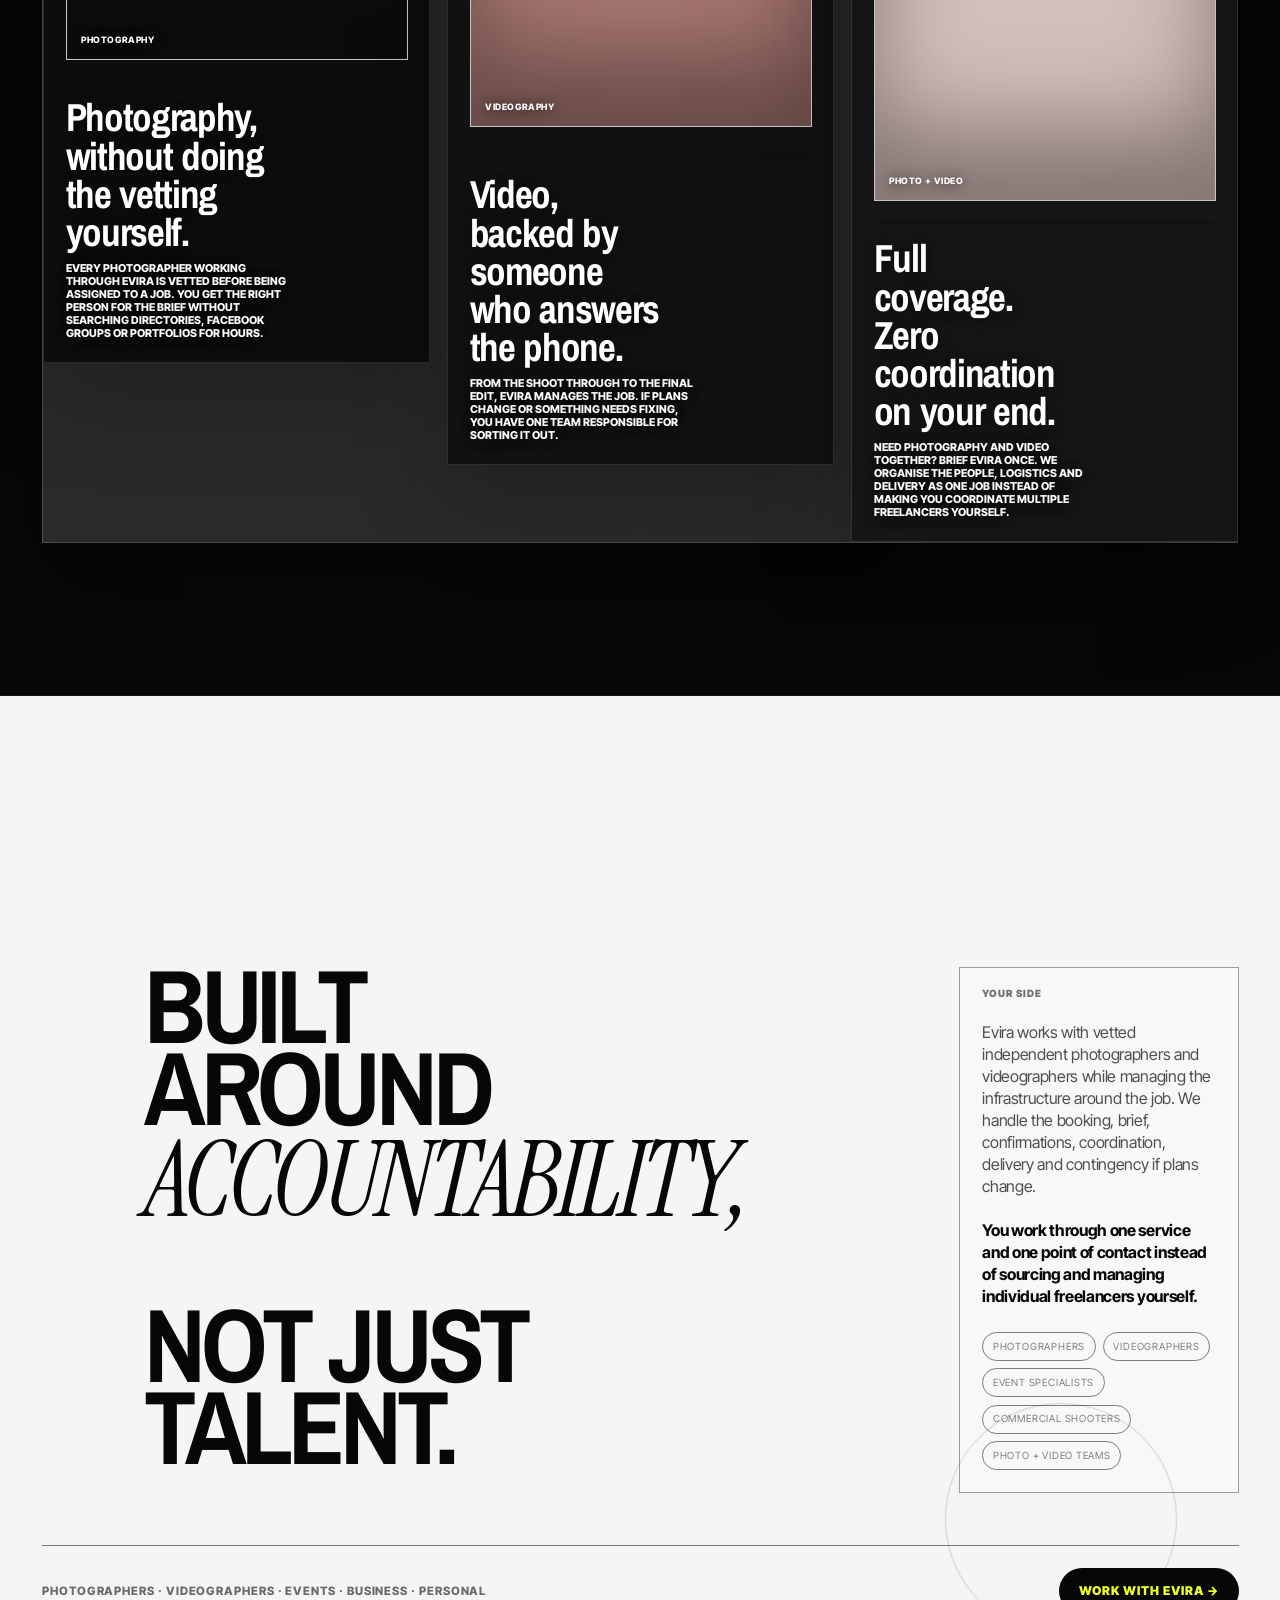
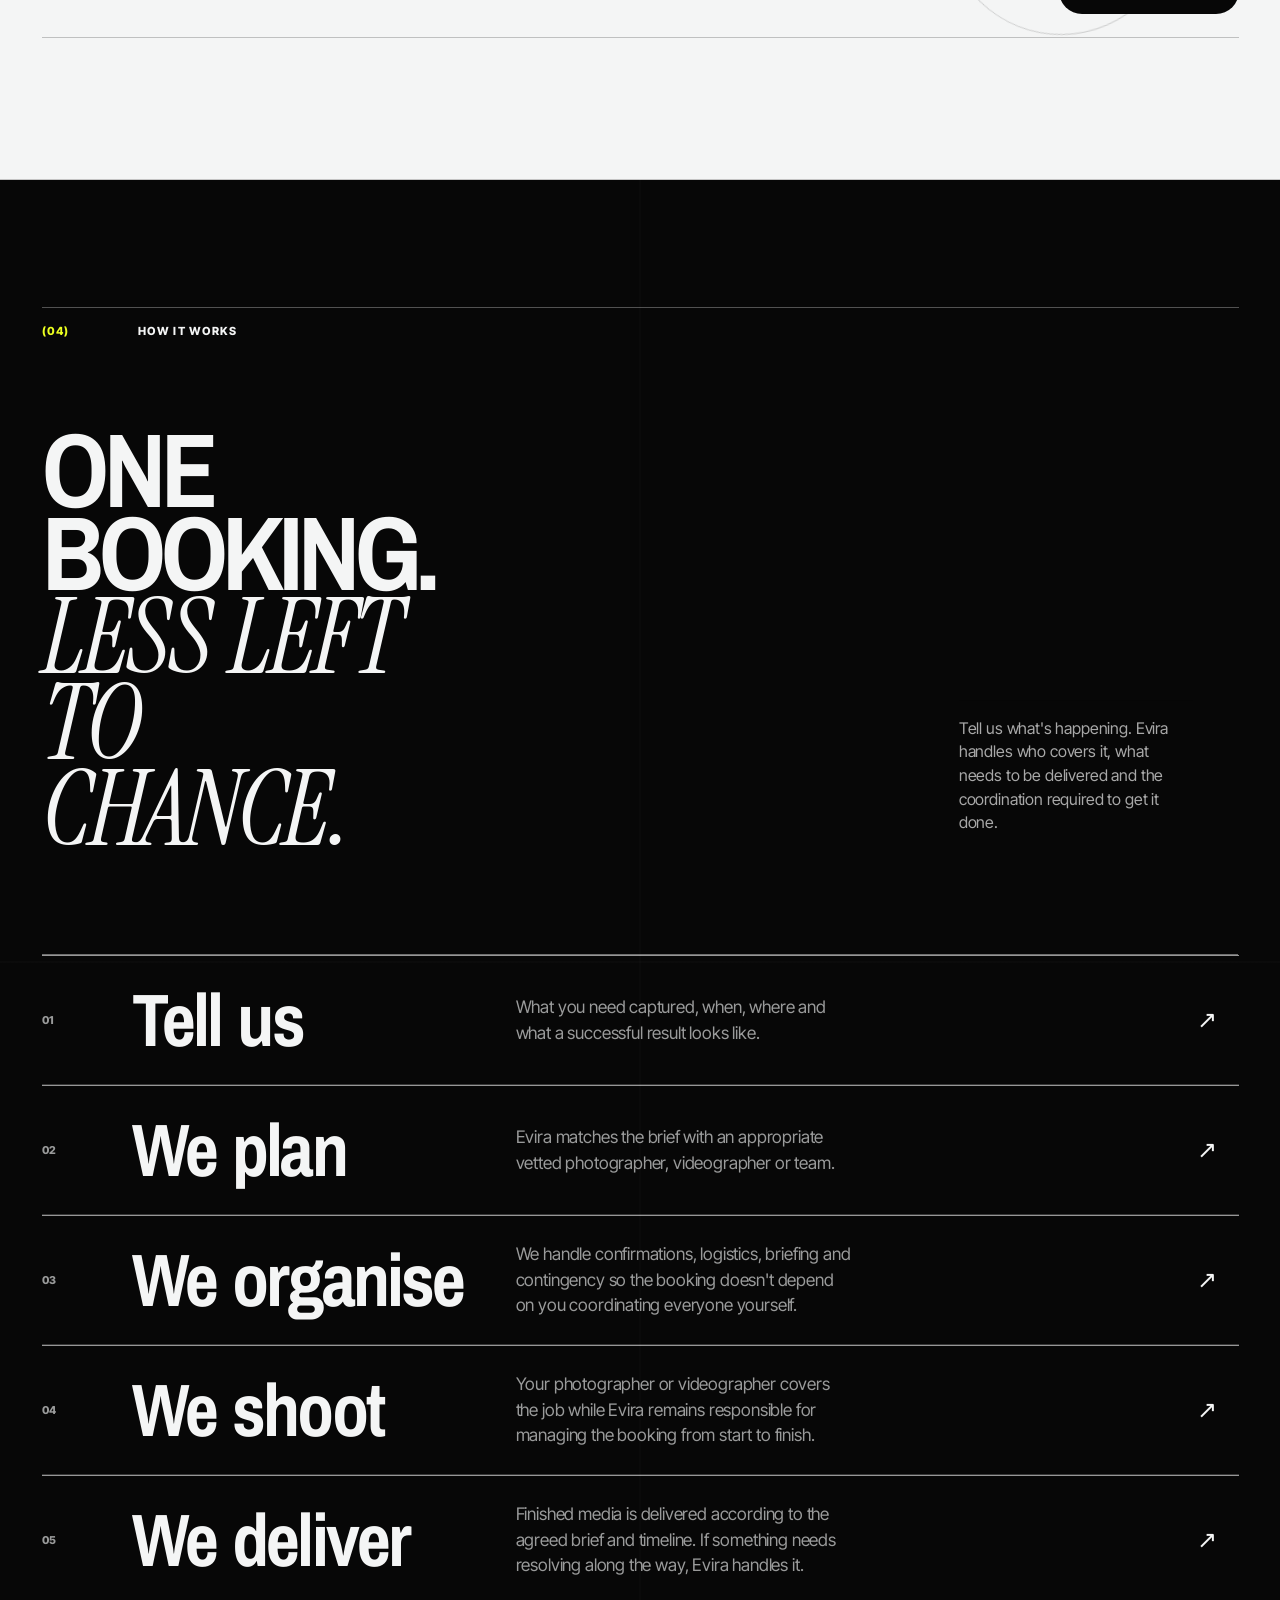
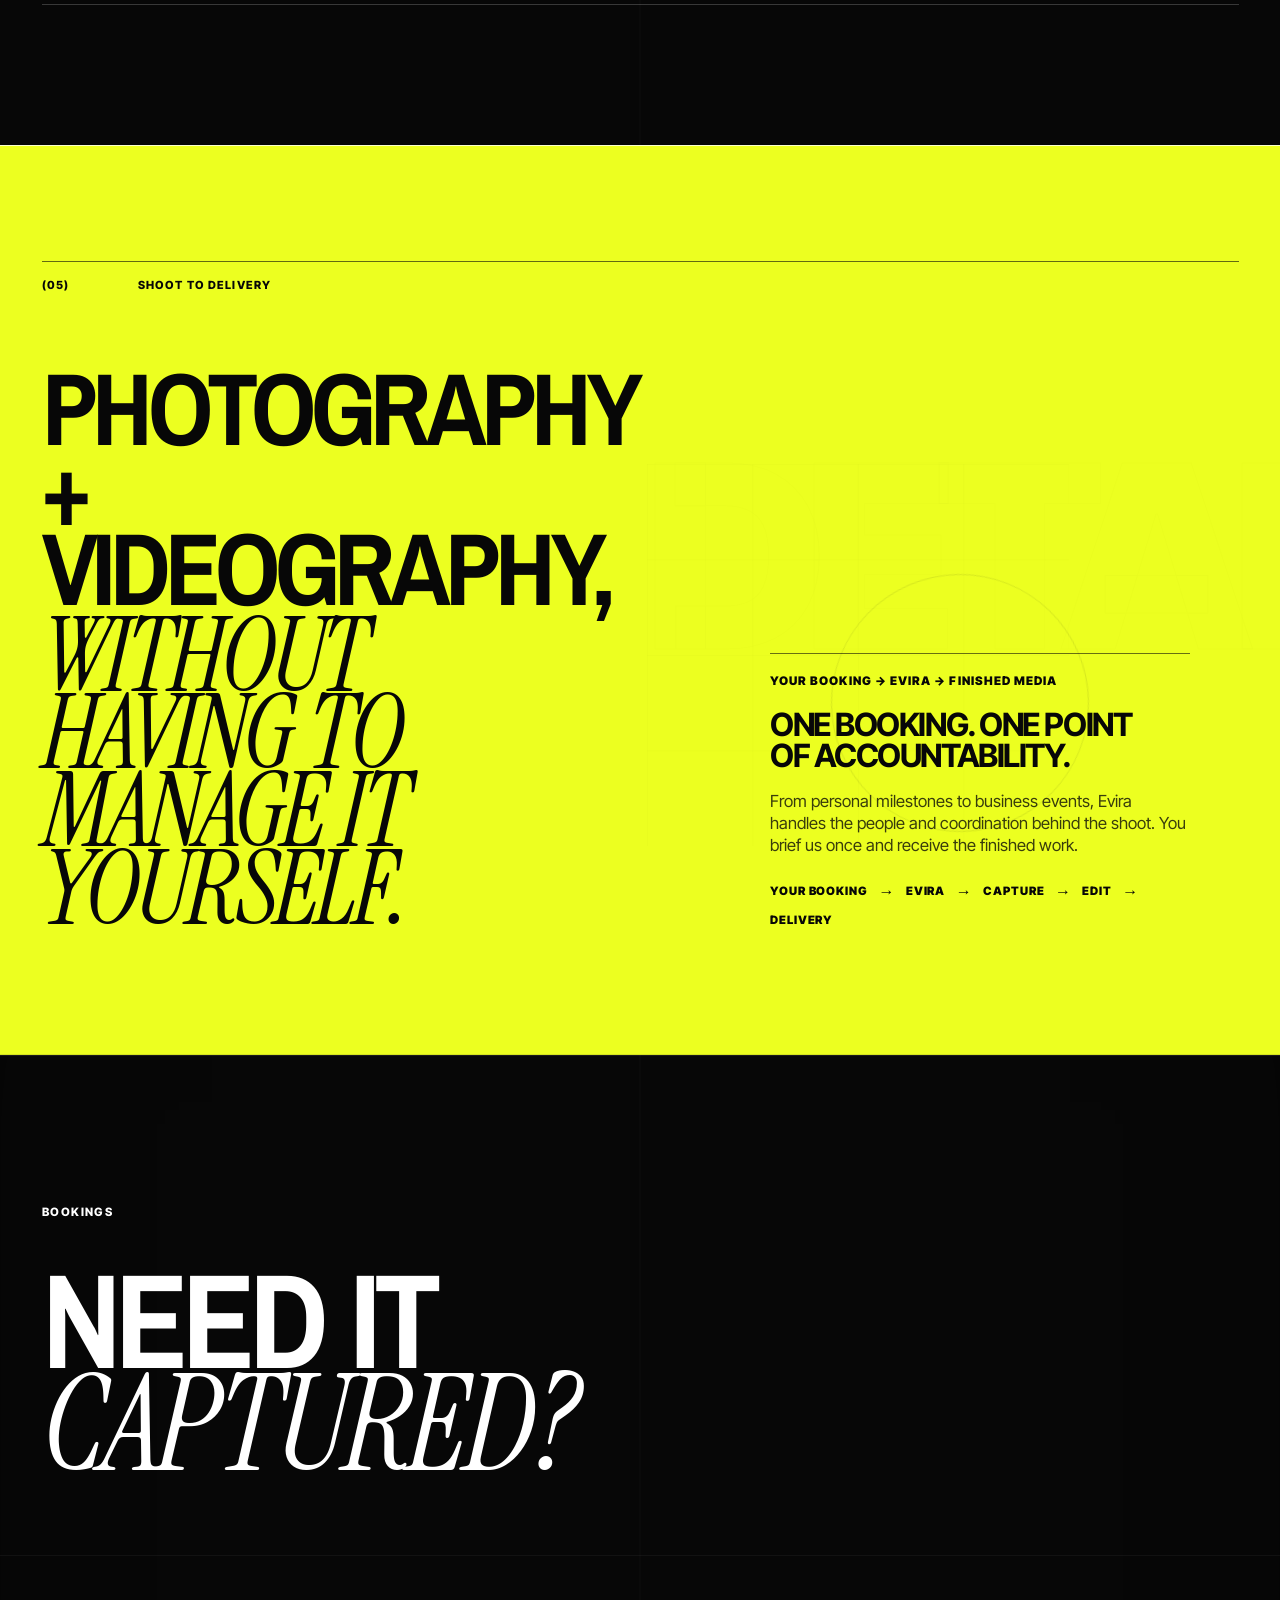
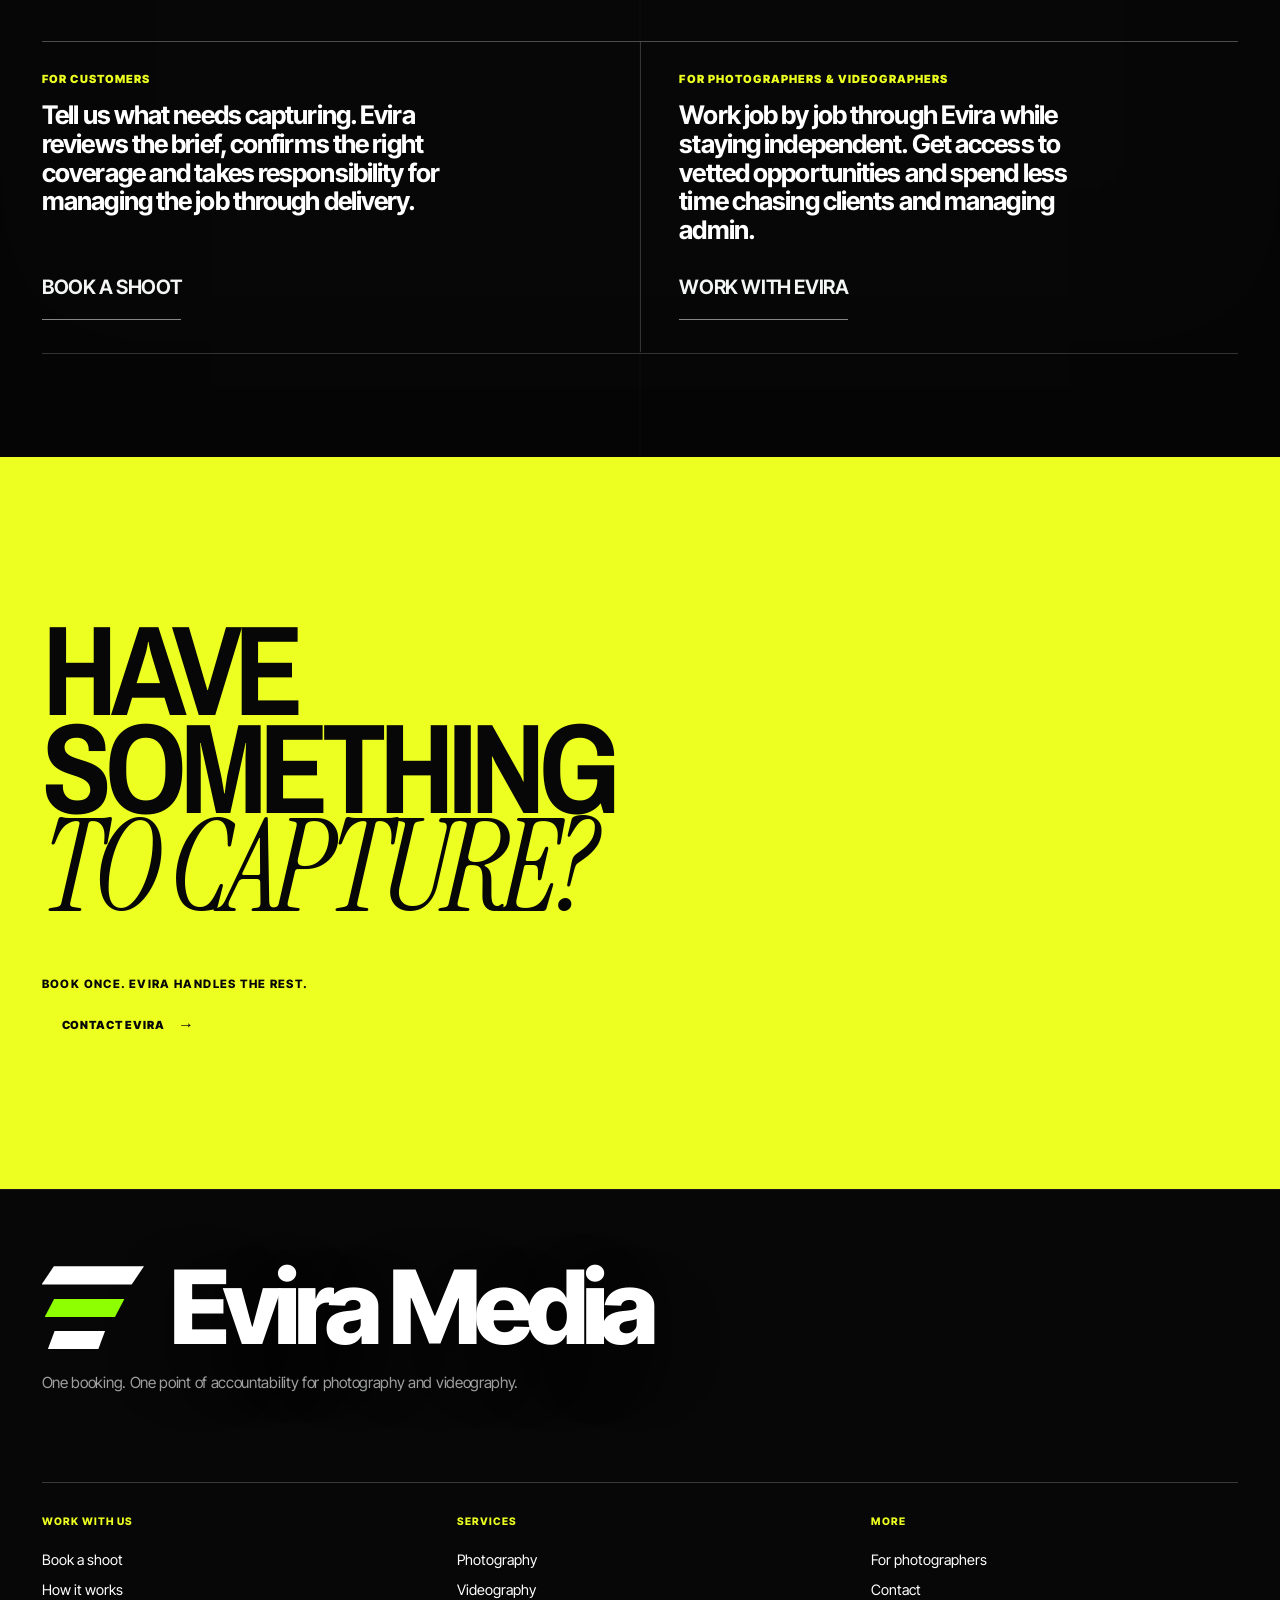
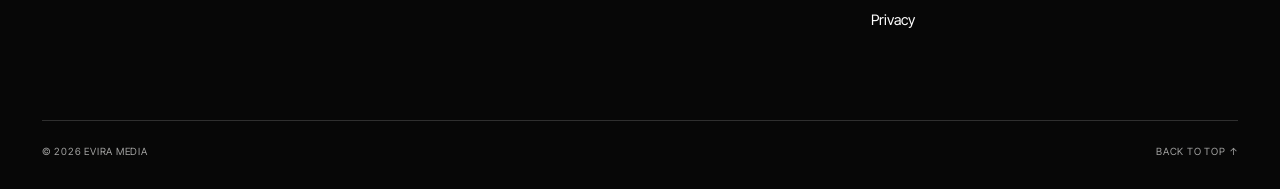
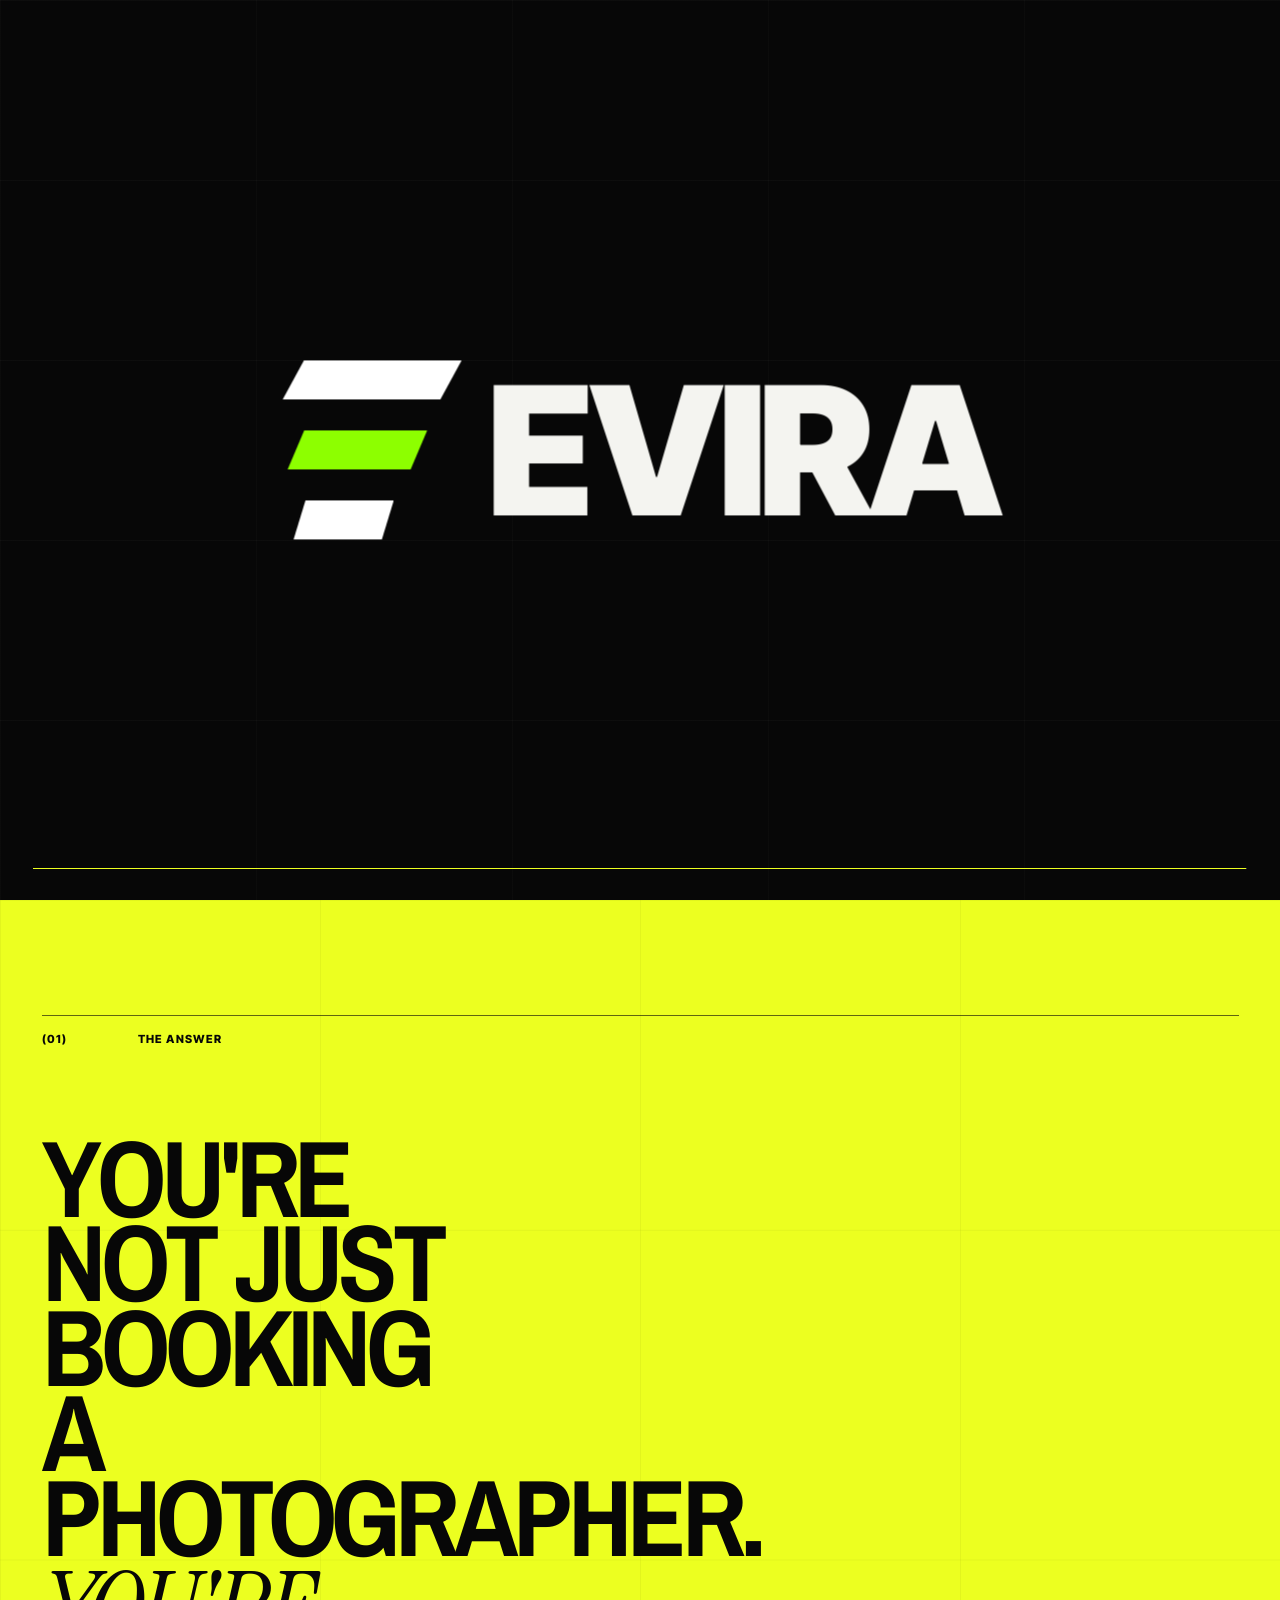
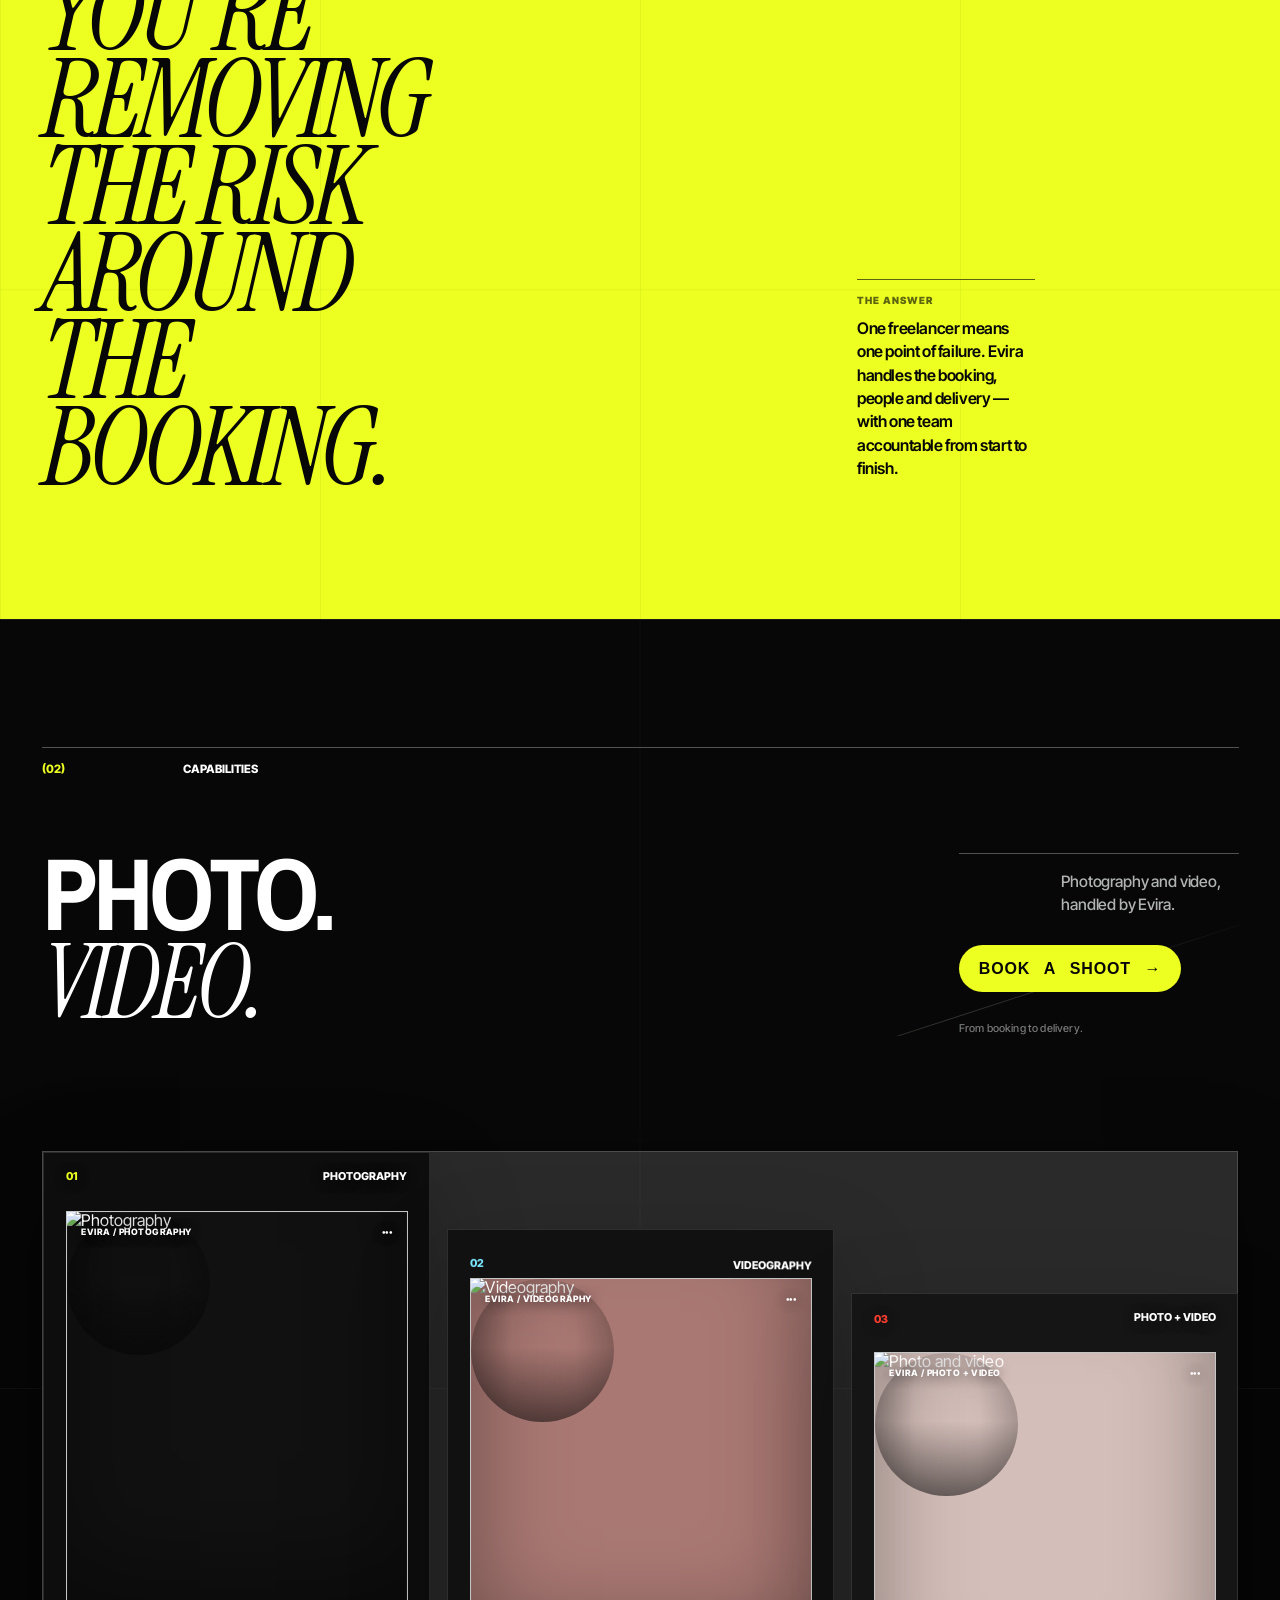
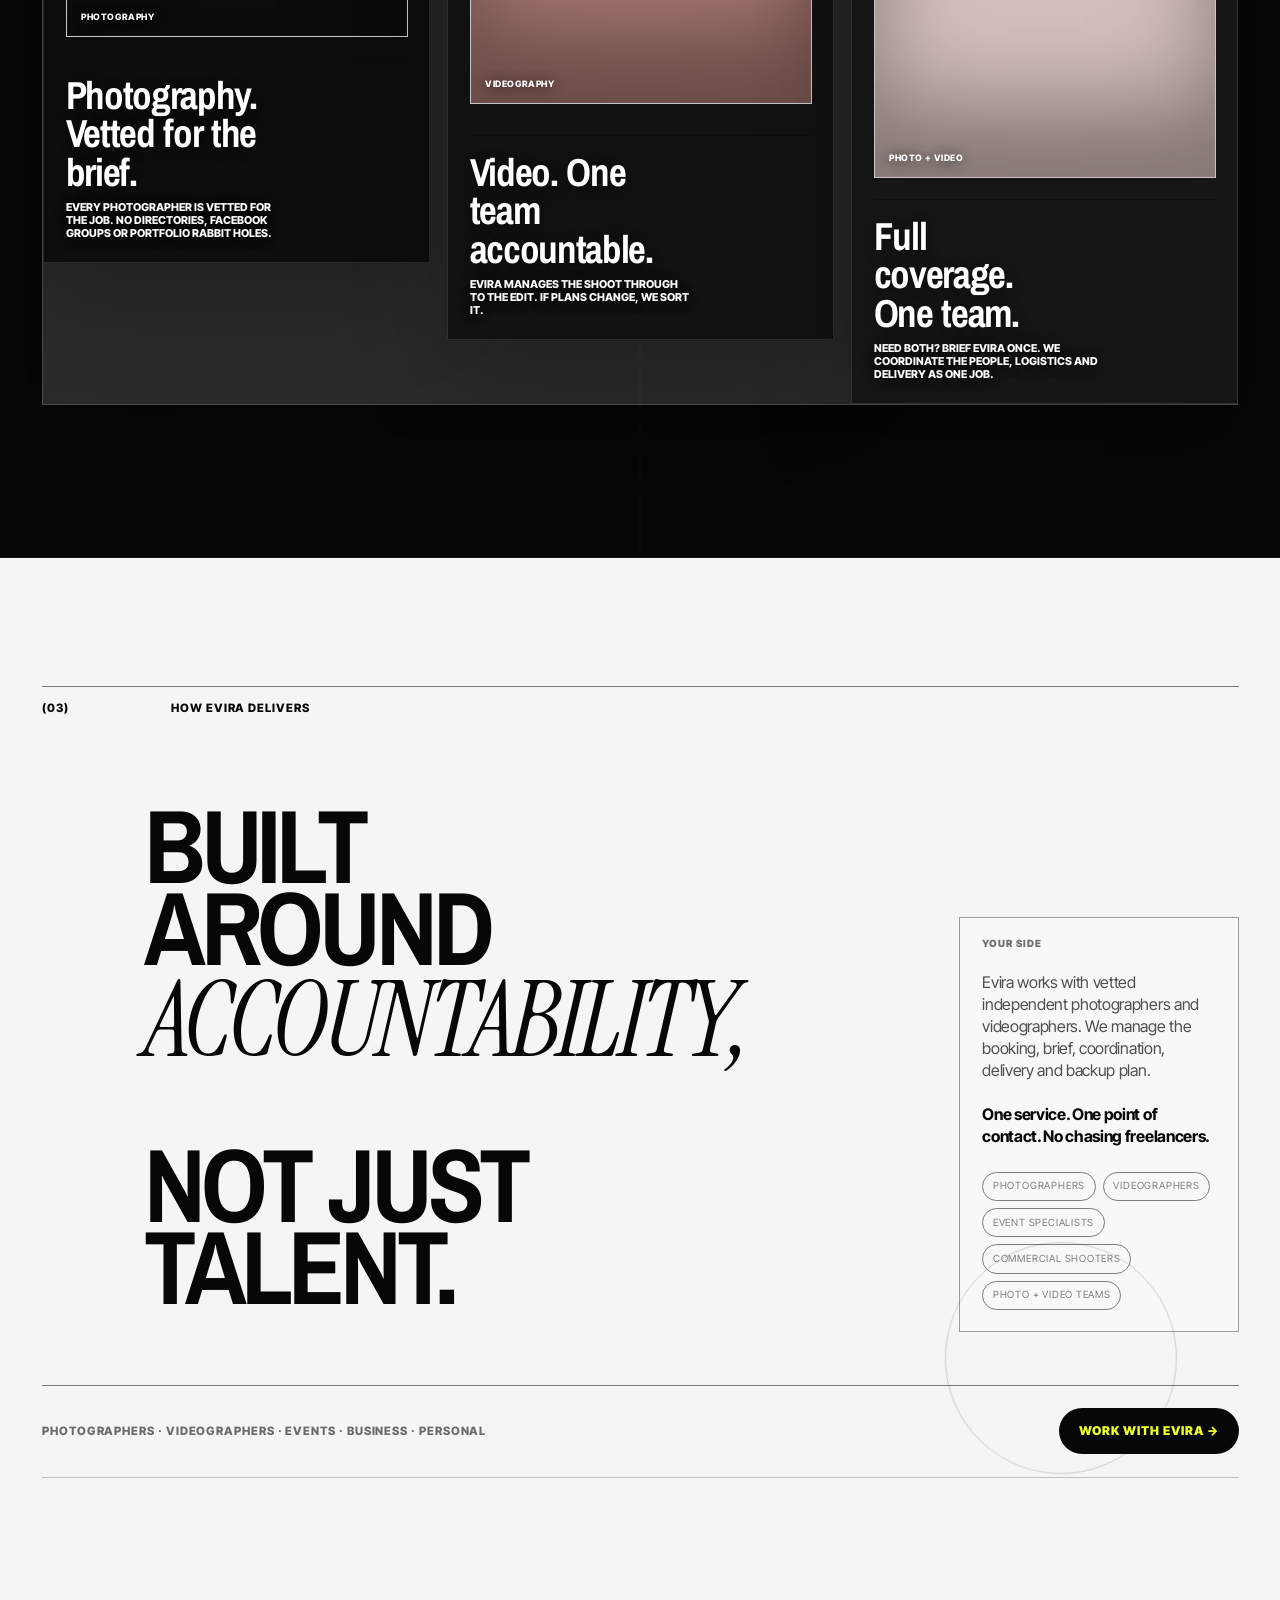
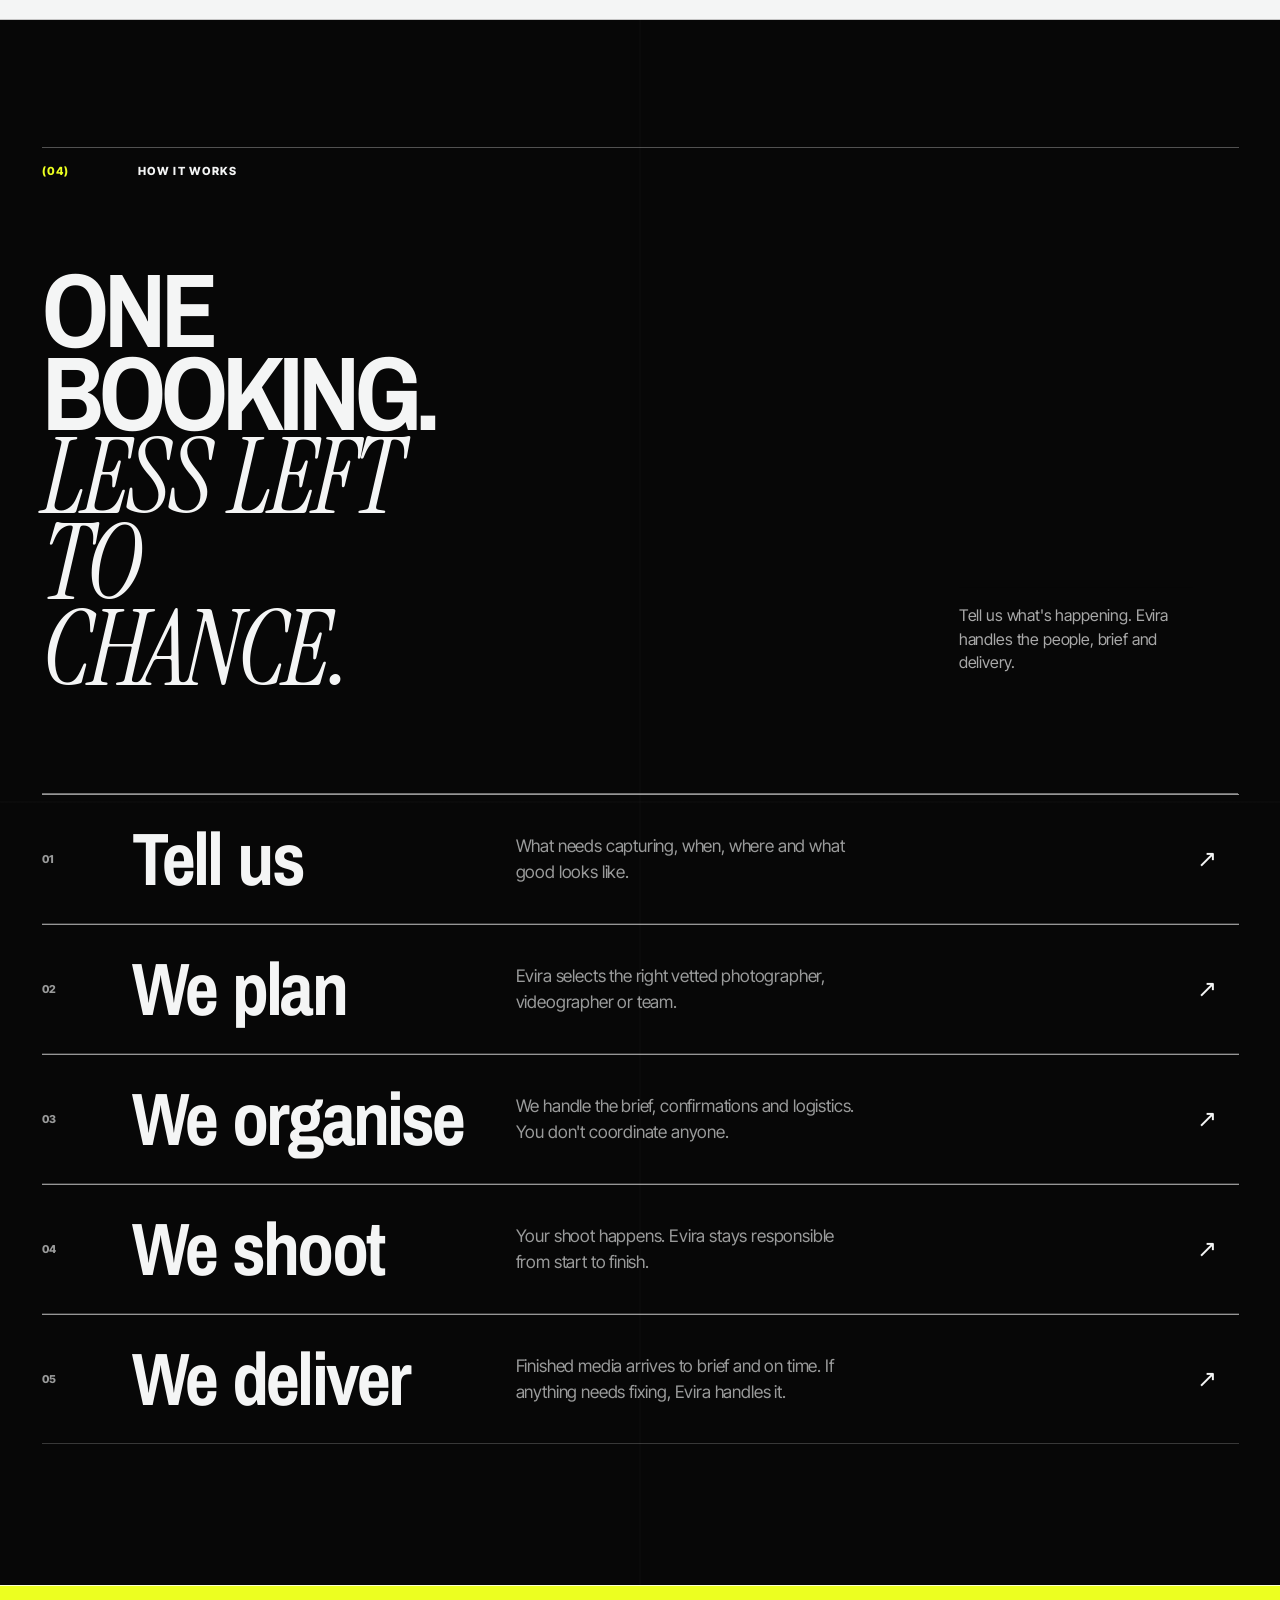
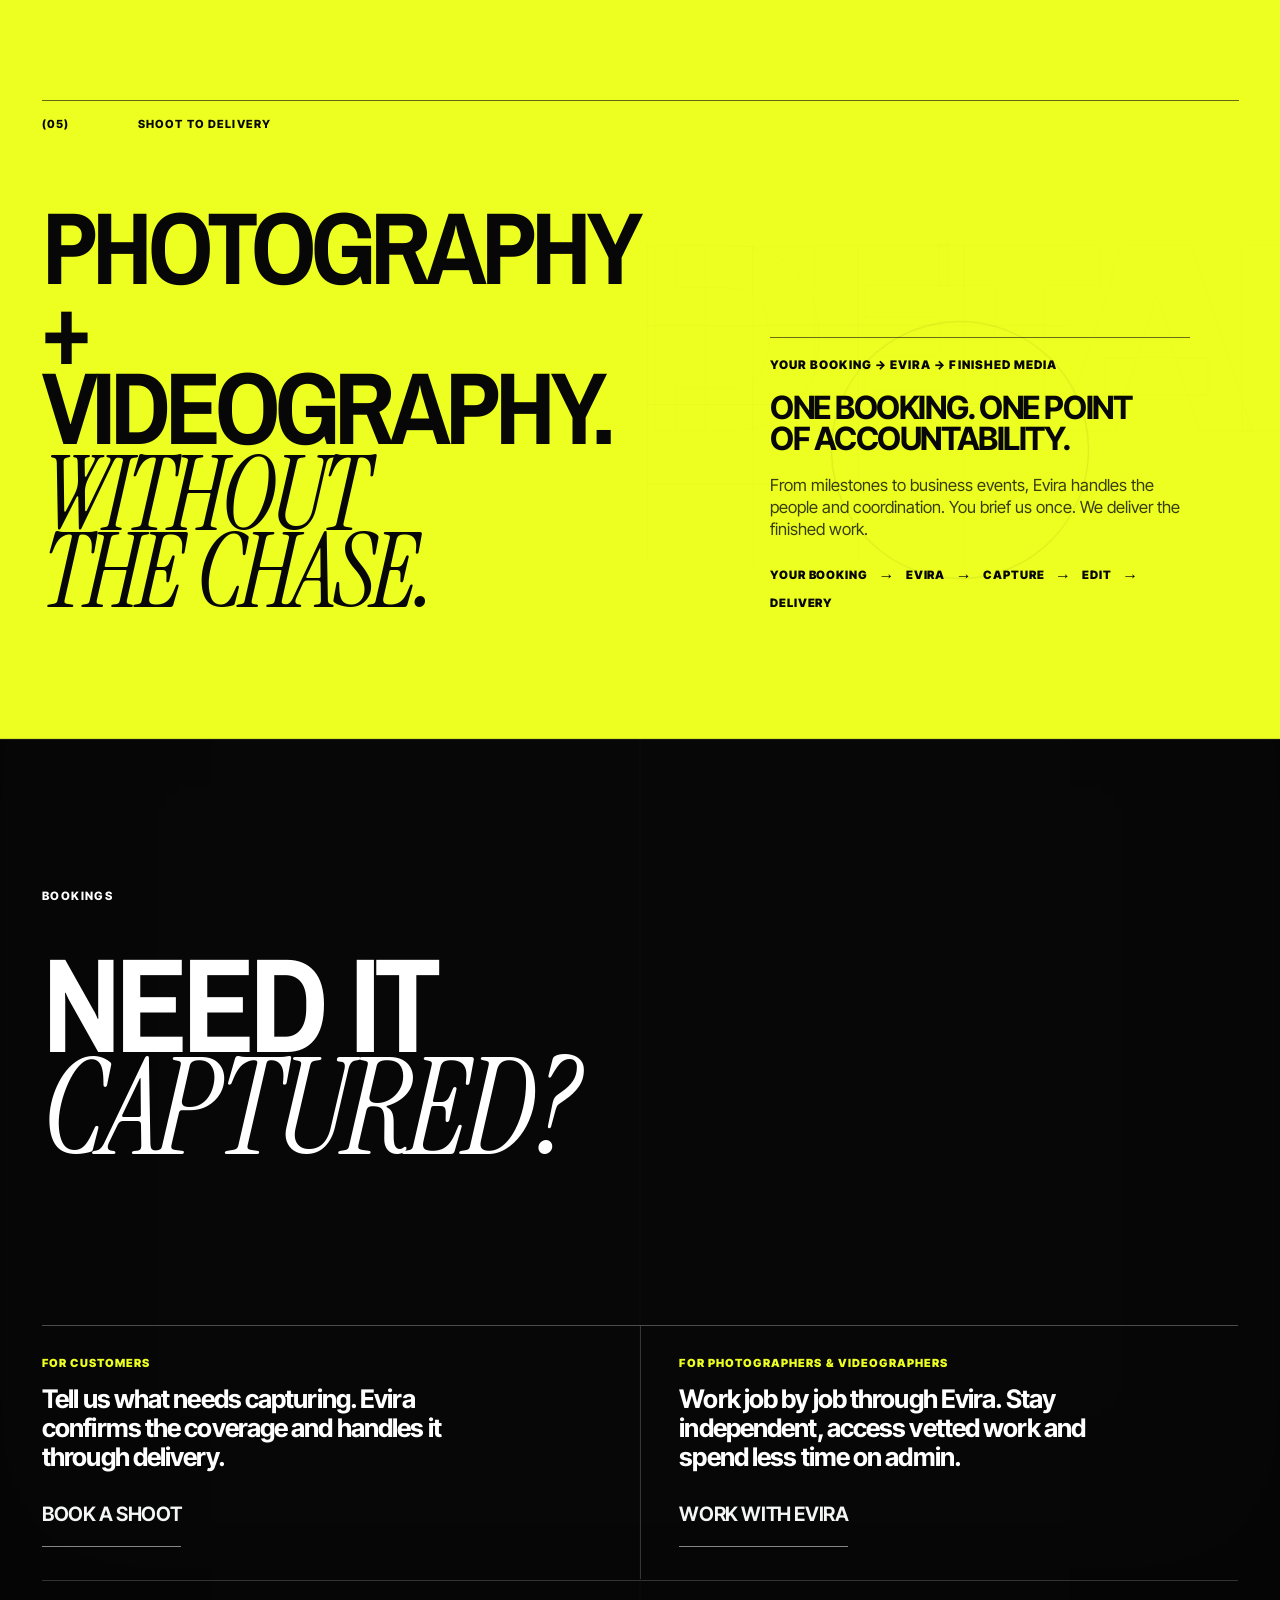
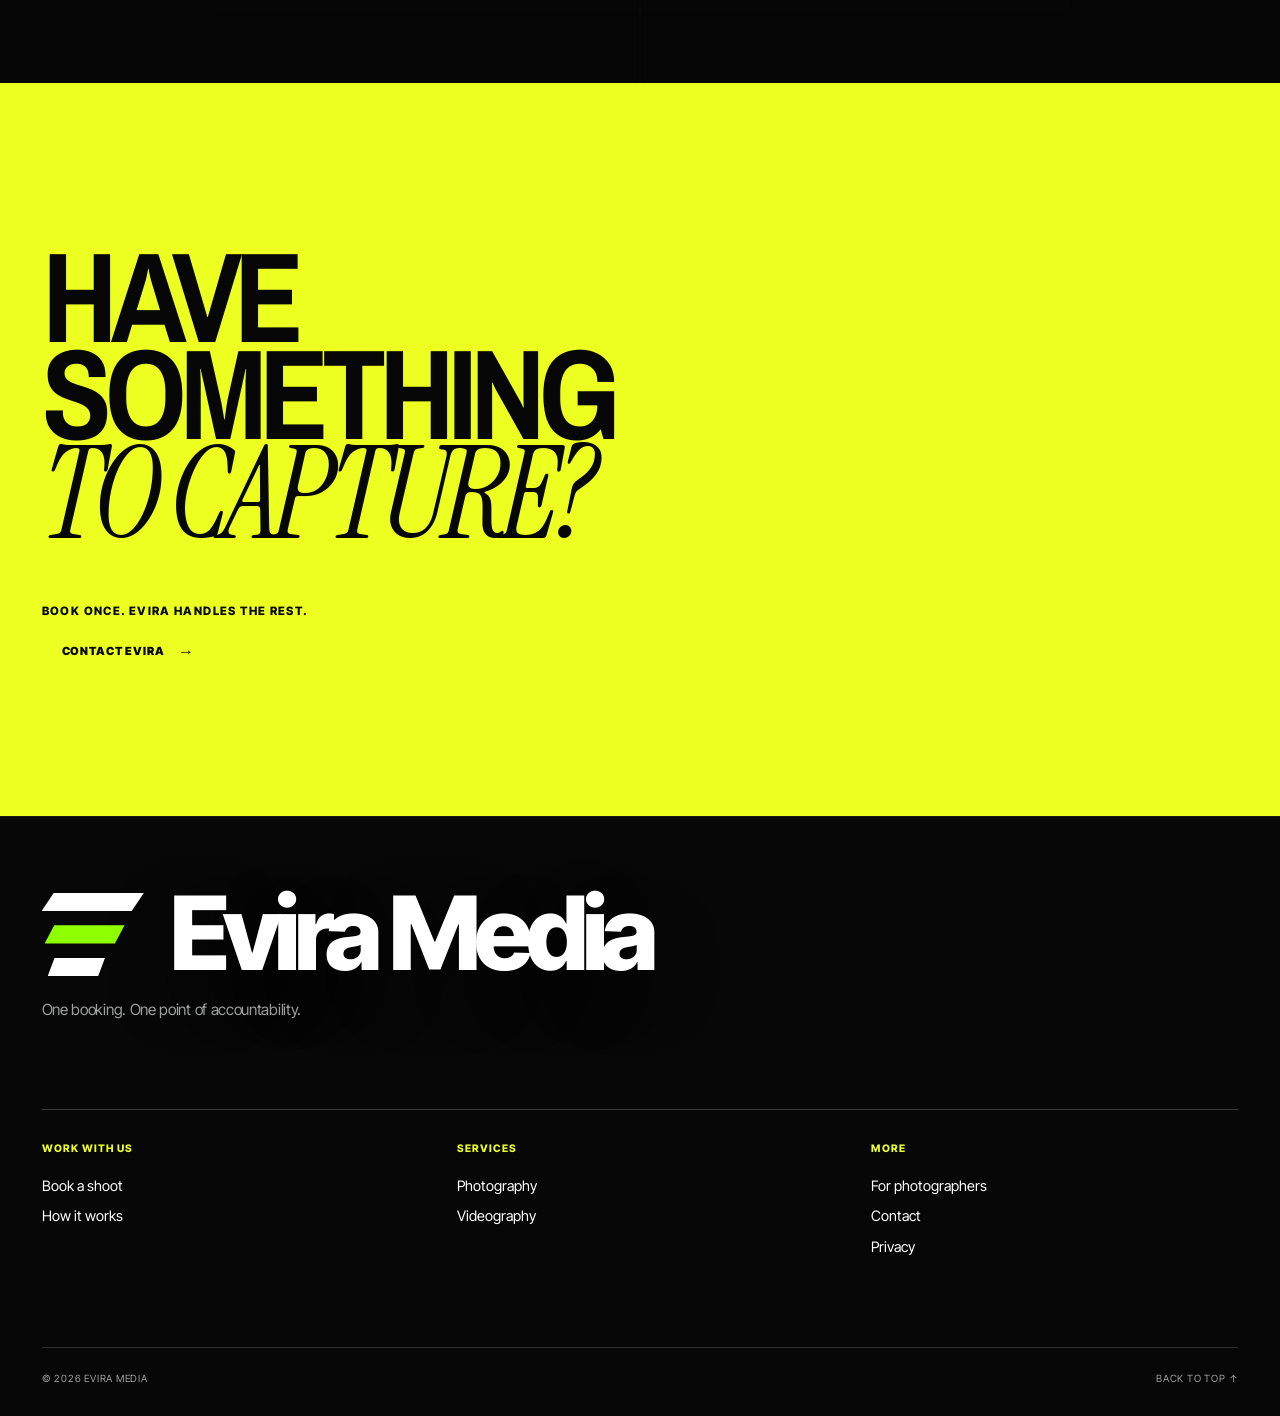
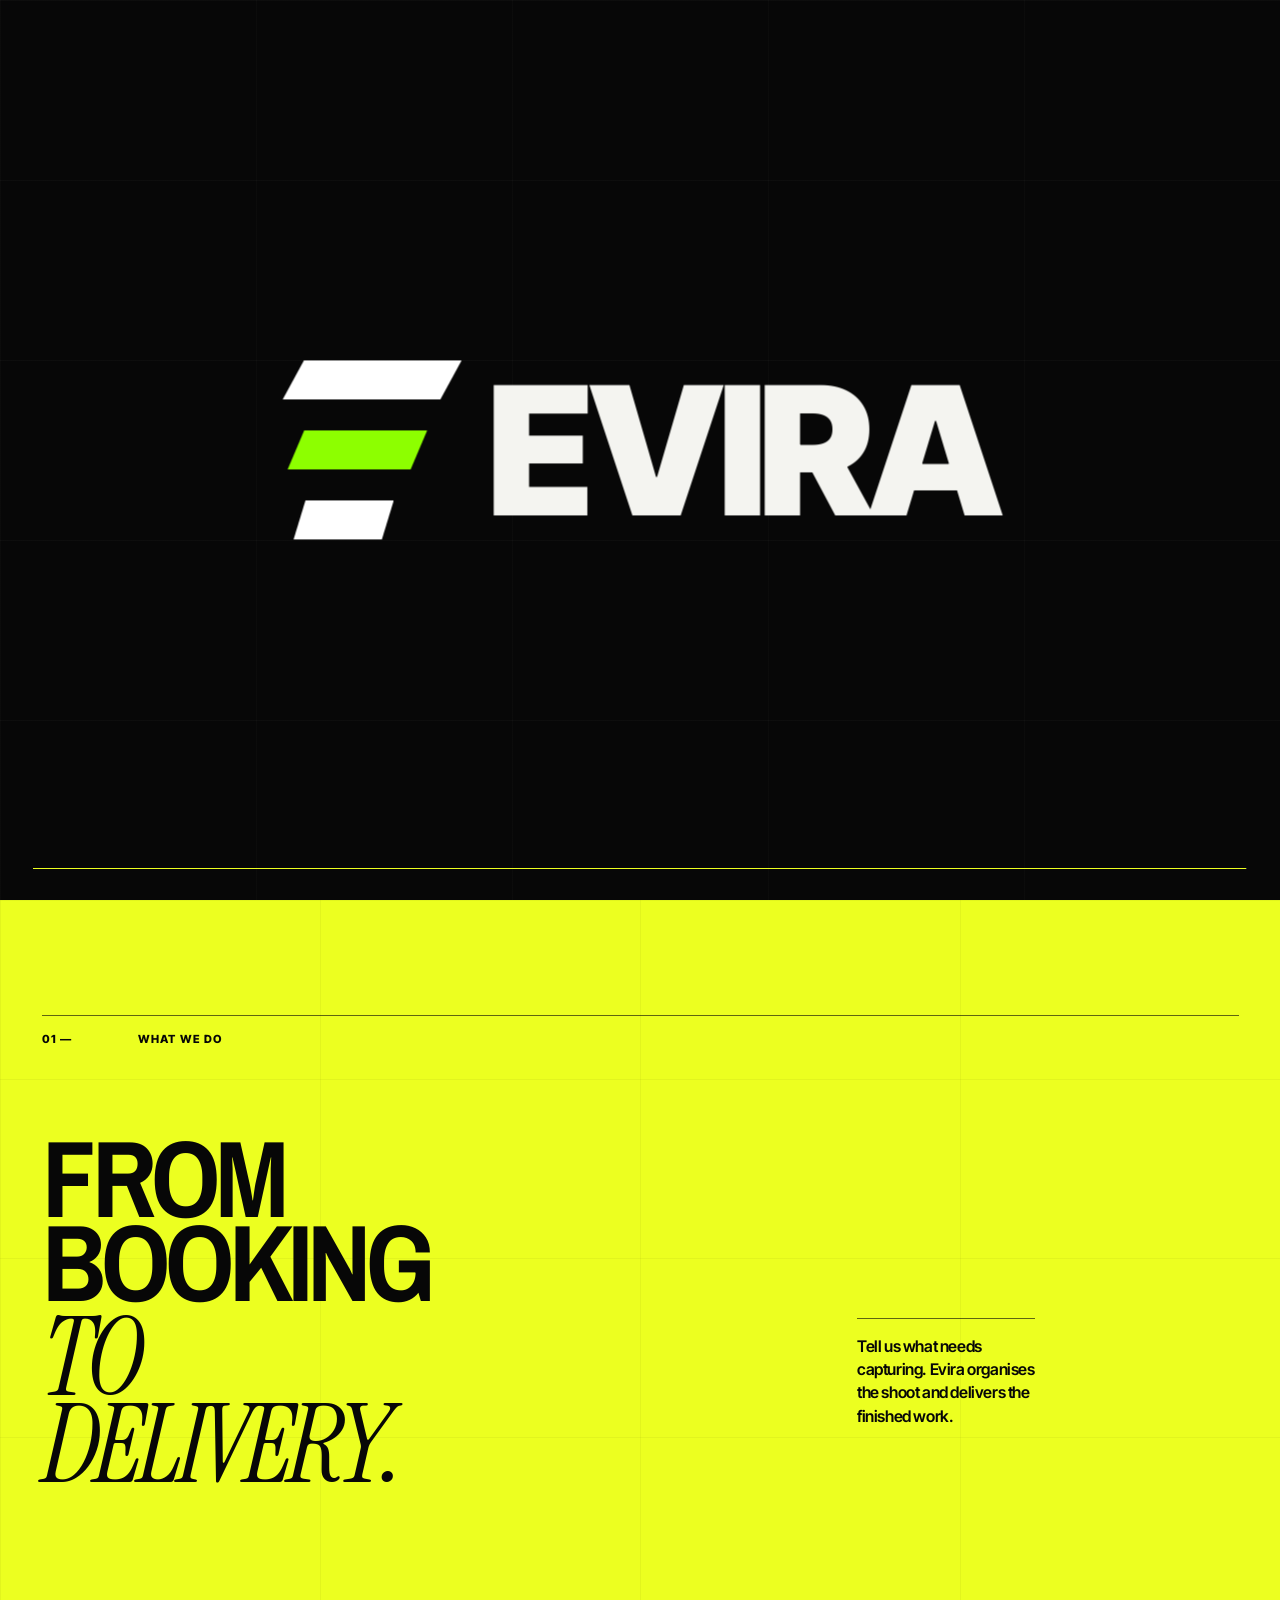
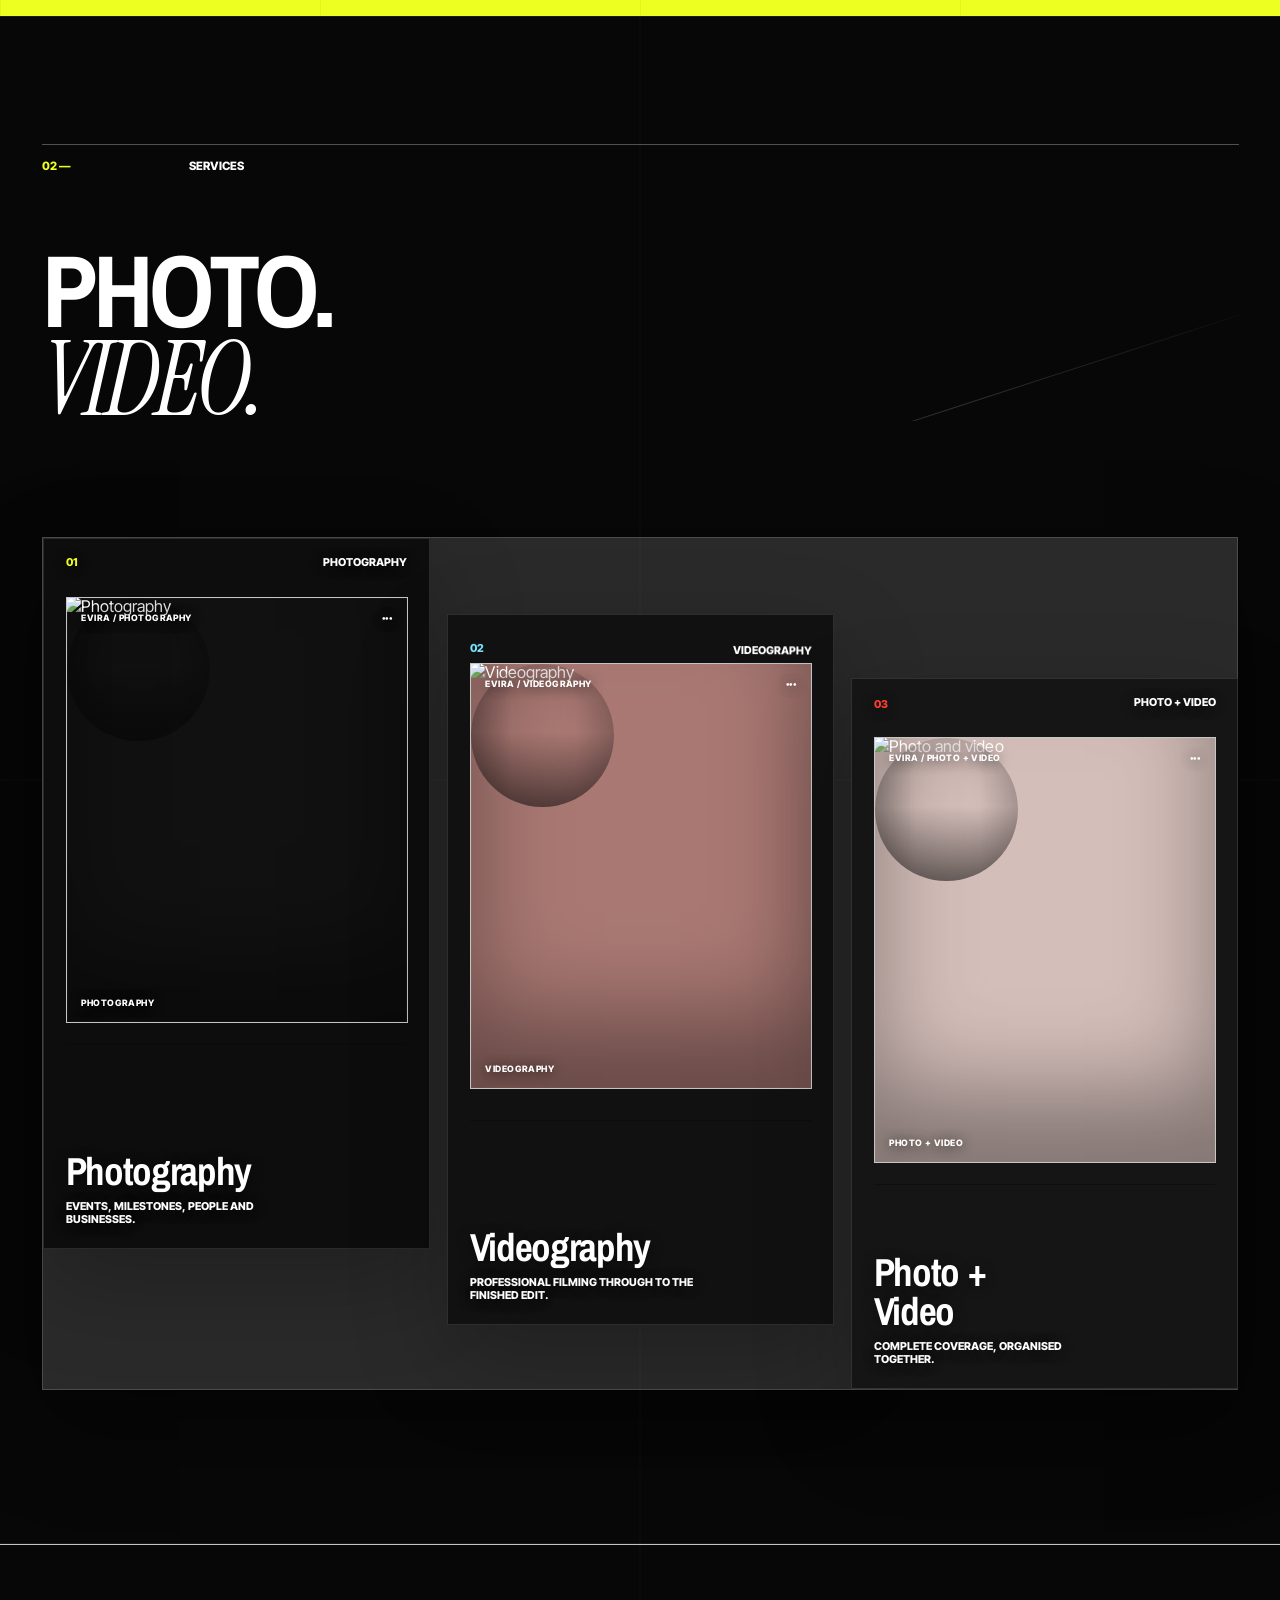
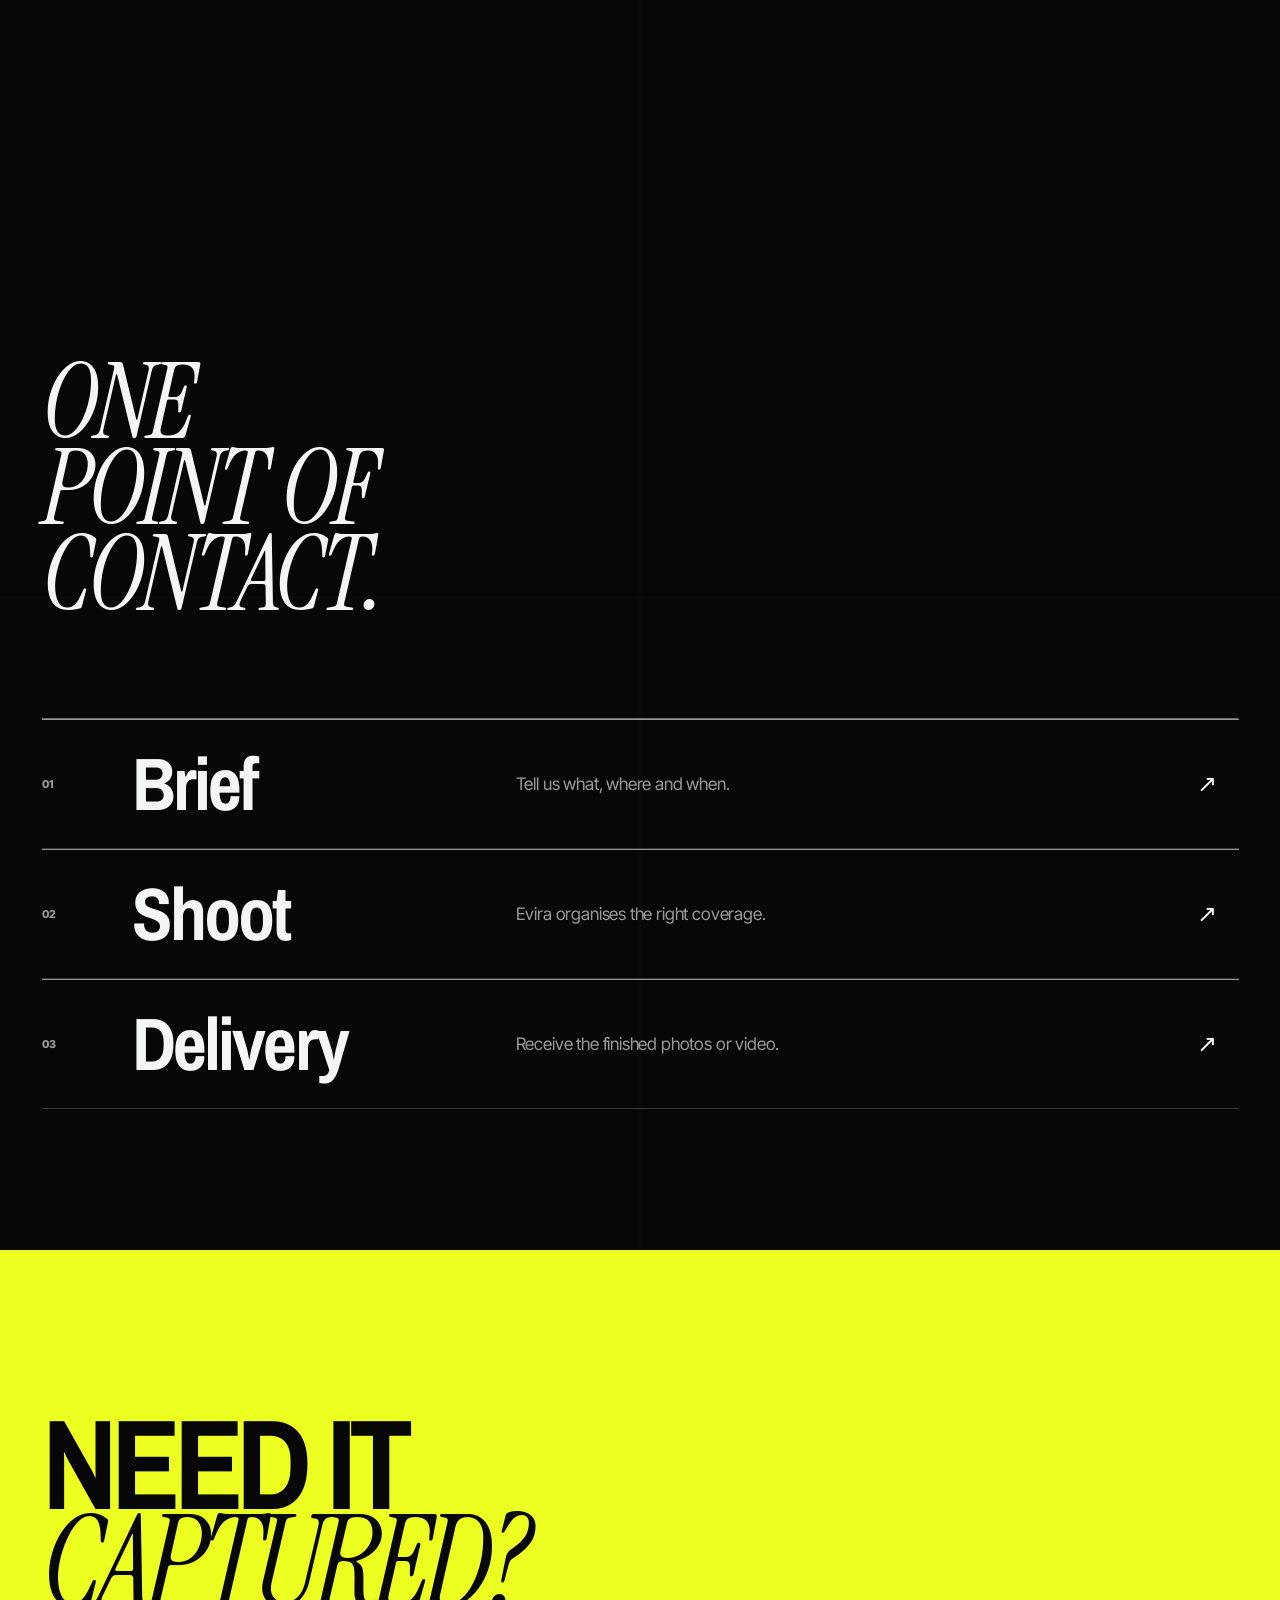
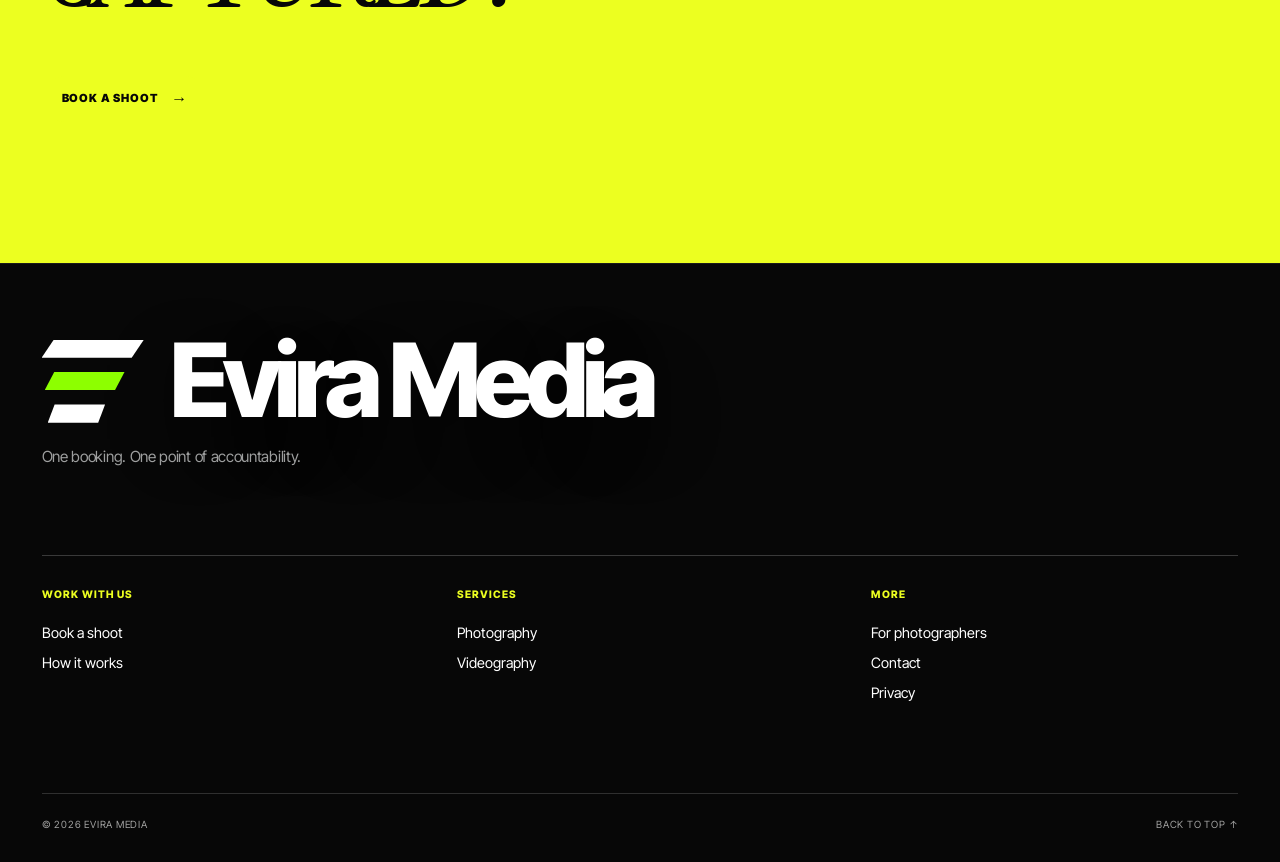
